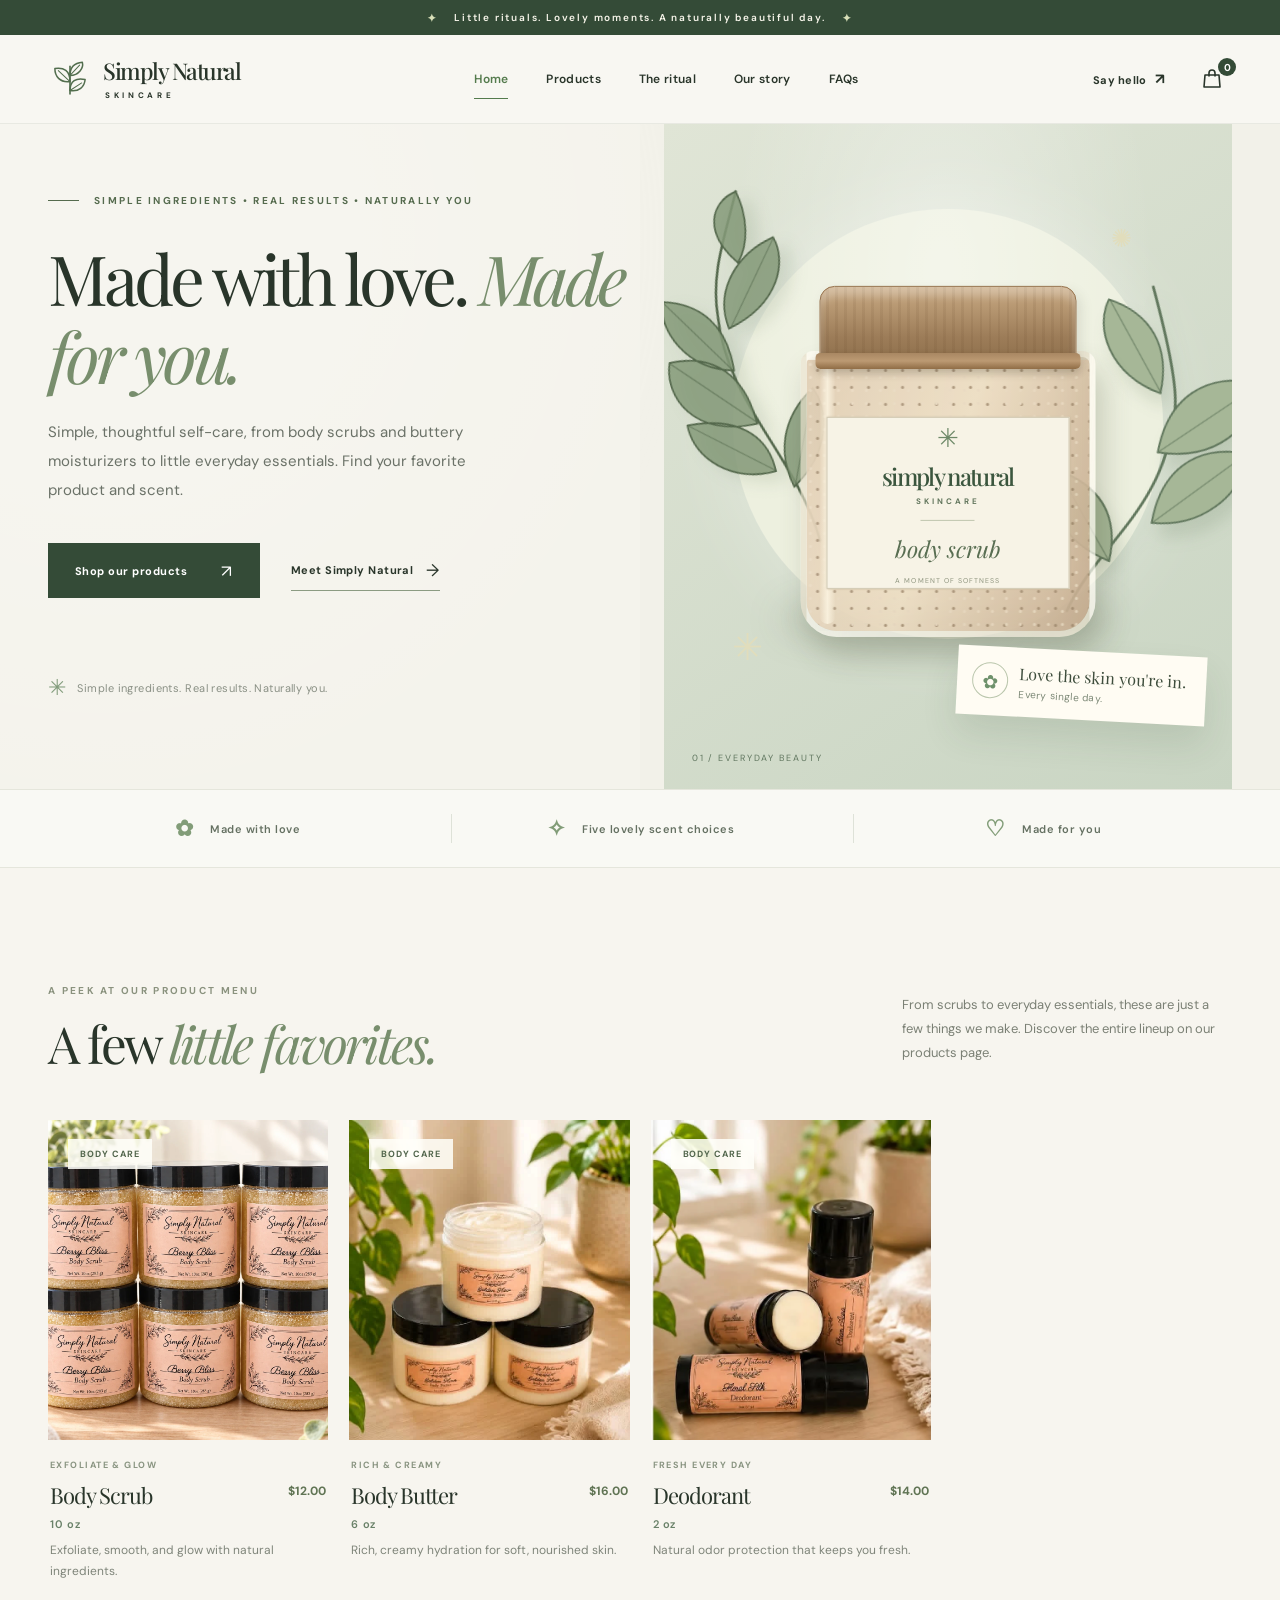
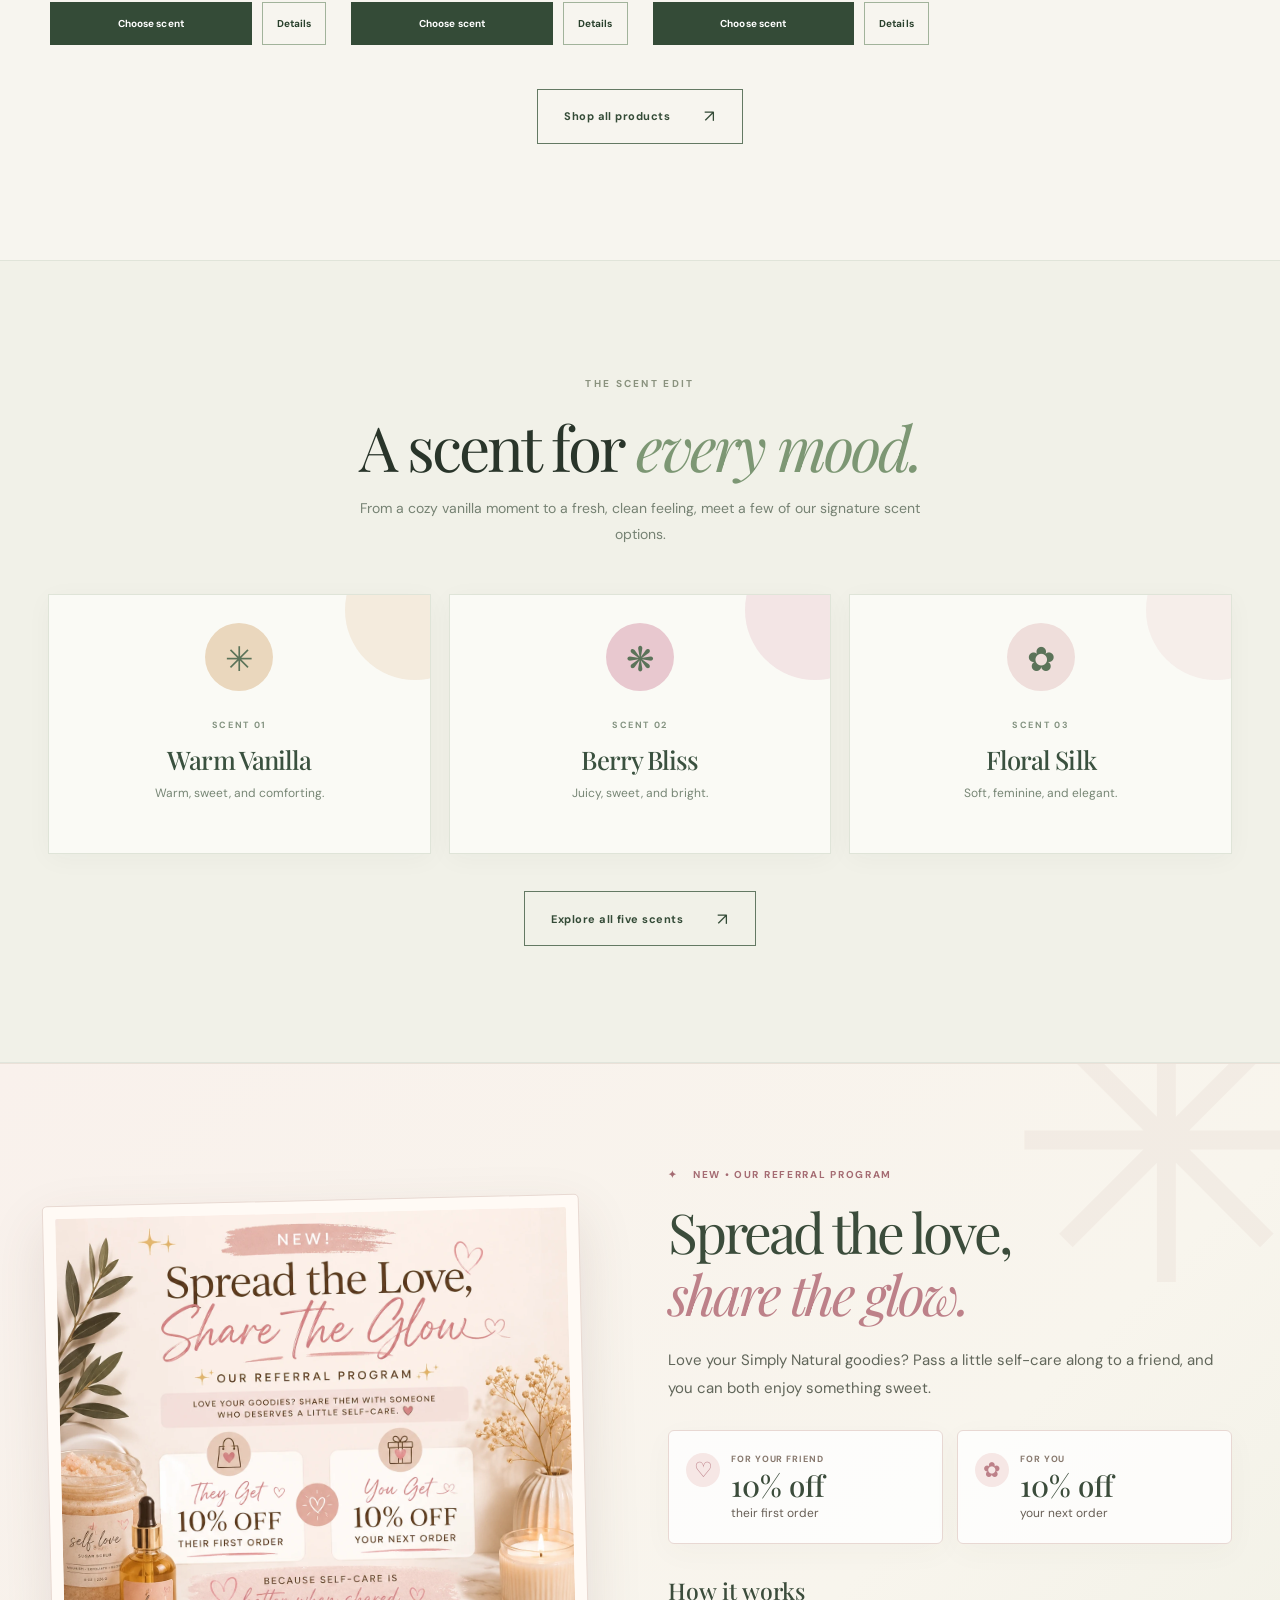
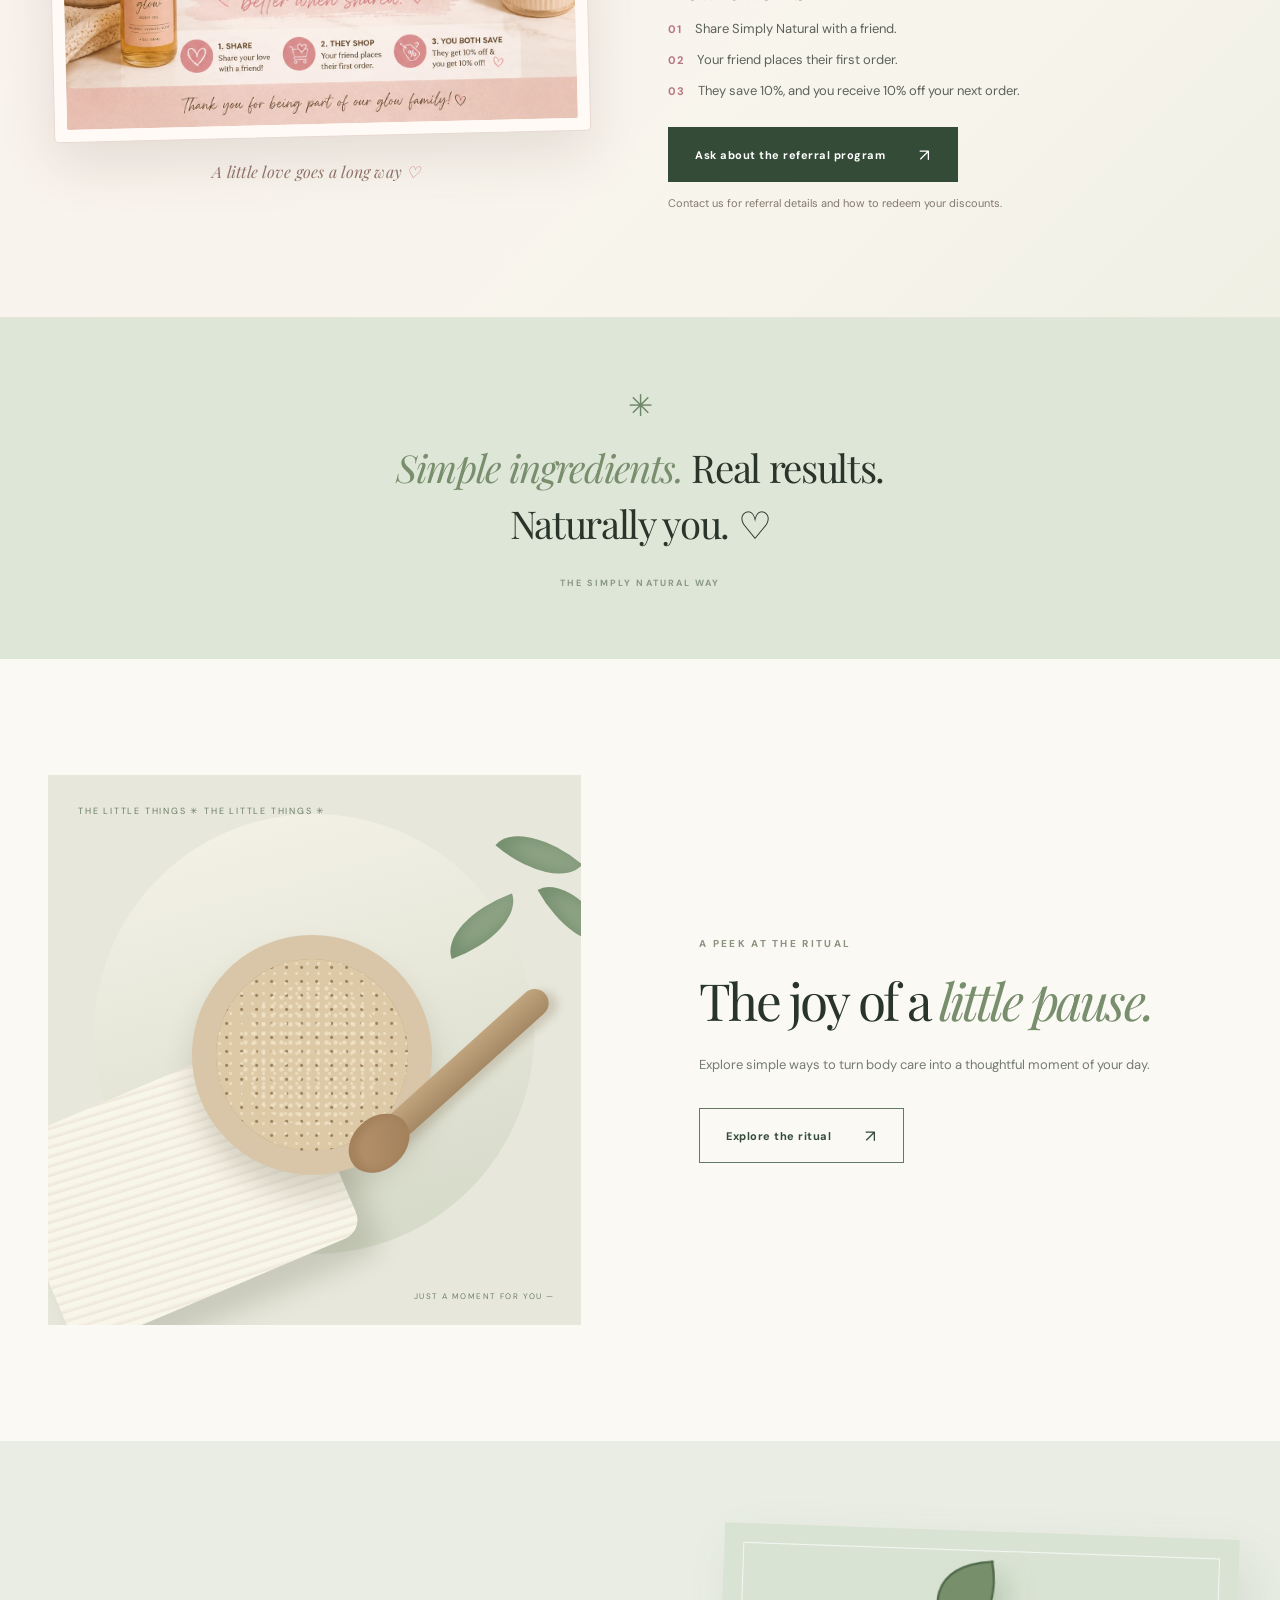
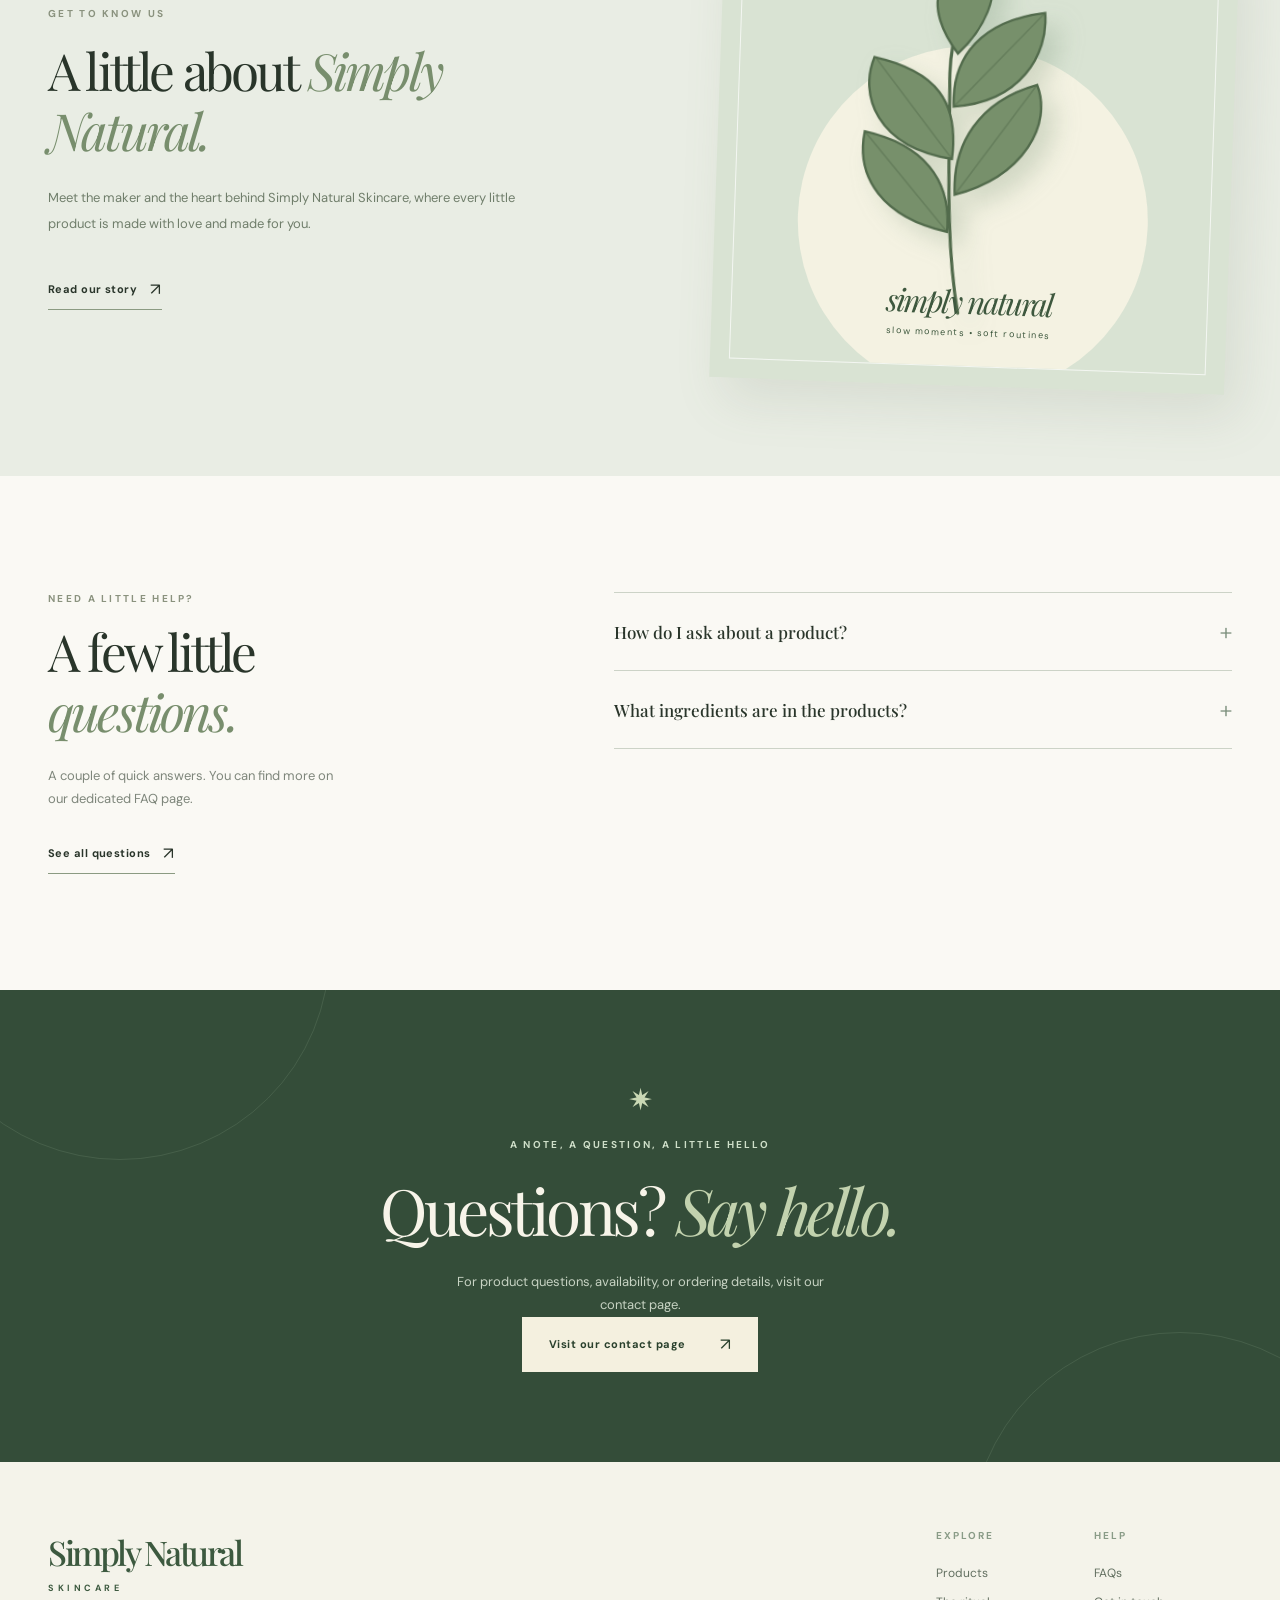
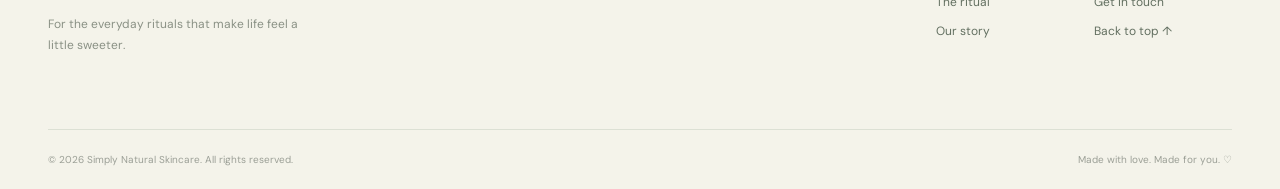
==== index.html @ 66f598cd "Add files via upload" ====
<!DOCTYPE html>

<html lang="en">
<head>
<meta charset="utf-8"/>
<meta content="width=device-width, initial-scale=1" name="viewport"/>
<meta content="#f7f5ef" name="theme-color"/>
<meta content="Browse six Simply Natural Skincare essentials, including body scrubs, body butter, deodorant, face scrub, lip scrub and lip balm. Discover five signature scent options." name="description"/>
<meta content="website" property="og:type"/>
<meta content="Simply Natural Skincare | A little luxury, naturally" property="og:title"/>
<meta content="Browse six Simply Natural Skincare essentials, including body scrubs, body butter, deodorant, face scrub, lip scrub and lip balm. Discover five signature scent options." property="og:description"/>
<title>Simply Natural Skincare | Simple ingredients. Naturally you.</title>
<link href="assets/favicon.svg" rel="icon" type="image/svg+xml"/>
<link href="https://fonts.googleapis.com" rel="preconnect"/>
<link crossorigin="" href="https://fonts.gstatic.com" rel="preconnect"/>
<link href="https://fonts.googleapis.com/css2?family=DM+Sans:wght@400;500;600;700&amp;family=Manrope:wght@400;500;600;700&amp;family=Playfair+Display:ital,wght@0,400;0,500;0,600;1,400;1,500&amp;display=swap" rel="stylesheet"/>
<link href="styles.css" rel="stylesheet"/>
<script defer="" src="script.js"></script>
</head>
<body>
<a class="skip-link" href="#main">Skip to content</a>
<div class="announcement"><span aria-hidden="true" class="tiny-star">✦</span> Little rituals. Lovely moments. A naturally beautiful day. <span aria-hidden="true" class="tiny-star">✦</span></div>
<div class="demo-notice" hidden="" id="demoNotice" role="note">Ask about scent availability before ordering. Individual product photos are still being added.</div>
<header class="site-header" id="top">
<div class="nav-container container">
<a aria-label="Simply Natural Skincare home" class="brand" href="index.html">
<span aria-hidden="true" class="brand-mark"><svg fill="none" viewbox="0 0 64 64"><path d="M32 53V13" stroke="currentColor" stroke-linecap="round" stroke-width="2.4"></path><path d="M32 35C17 37 10 27 10 16c13-2 22 3 22 19ZM32 26C45 26 52 15 50 7 38 8 32 14 32 26ZM32 48c13 2 21-5 22-16-13-3-22 2-22 16Z" stroke="currentColor" stroke-linejoin="round" stroke-width="2.2"></path><path d="m15 19 17 16M46 11 32 26M49 37 32 48" stroke="currentColor" stroke-linecap="round" stroke-width="1.5"></path></svg></span>
<span class="brand-type"><strong>Simply Natural</strong><span>SKINCARE</span></span>
</a>
<nav aria-label="Main navigation" class="desktop-nav"><a aria-current="page" href="index.html">Home</a><a href="scrubs.html">Products</a><a href="ritual.html">The ritual</a><a href="story.html">Our story</a><a href="faq.html">FAQs</a></nav>
<div class="nav-actions">
<a class="header-contact" href="contact.html">Say hello <span aria-hidden="true">↗</span></a>
<button aria-label="Open your inquiry bag" class="bag-button" id="openCart" type="button"><svg aria-hidden="true" fill="none" viewbox="0 0 24 24"><path d="M5 8h14l1 12H4L5 8ZM9 9V6a3 3 0 0 1 6 0v3" stroke="currentColor" stroke-linecap="round" stroke-linejoin="round" stroke-width="1.6"></path></svg><span aria-live="polite" class="bag-count" id="cartCount">0</span></button>
<button aria-controls="mobileNav" aria-expanded="false" aria-label="Open menu" class="menu-button" id="menuButton" type="button"><span></span><span></span><span></span></button>
</div>
</div>
<nav aria-label="Mobile navigation" class="mobile-nav" hidden="" id="mobileNav"><a aria-current="page" href="index.html">Home</a><a href="scrubs.html">Products</a><a href="ritual.html">The ritual</a><a href="story.html">Our story</a><a href="faq.html">FAQs</a><a href="contact.html">Contact</a></nav>
</header>
<main id="main"><section class="hero">
<div aria-hidden="true" class="hero-texture"></div>
<div class="container hero-grid">
<div class="hero-copy">
<div class="eyebrow"><span class="eyebrow-line"></span>SIMPLE INGREDIENTS • REAL RESULTS • NATURALLY YOU</div>
<h1>Made with love. <em>Made for you.</em></h1>
<p>Simple, thoughtful self-care, from body scrubs and buttery moisturizers to little everyday essentials. Find your favorite product and scent.</p>
<div class="hero-cta"><a class="btn btn-dark" href="scrubs.html">Shop our products <span aria-hidden="true">↗</span></a><a class="text-link" href="story.html">Meet Simply Natural <span aria-hidden="true">→</span></a></div>
<div class="hero-foot"><span aria-hidden="true" class="small-flower">✳</span><span>Simple ingredients. Real results. Naturally you.</span></div>
</div>
<div aria-label="Illustration of a Simply Natural Skincare body scrub jar with botanical accents" class="hero-visual" role="img">
<div class="sun-disc"></div>
<svg aria-hidden="true" class="botanical botanical-left" fill="none" viewbox="0 0 270 480"><path d="M154 460C154 353 92 270 110 168 116 115 144 79 172 29" stroke="#53674B" stroke-linecap="round" stroke-width="3"></path><path d="M120 304C42 300 22 242 39 205c54 3 83 39 81 99ZM111 235c-56-17-73-72-61-103 44 14 68 48 61 103ZM126 365c-53-1-91-40-87-82 56 5 90 34 87 82ZM119 185c67-12 89-59 81-91-47 7-86 42-81 91ZM142 389c54-29 65-77 54-108-48 25-62 67-54 108ZM151 112c-31-47-11-79 21-83 6 34-3 66-21 83Z" fill="#859B79" fill-opacity=".85" stroke="#53674B" stroke-width="2"></path><path d="M121 303 40 207M110 235 51 133M127 365 40 284M121 185l79-90M143 389l53-107" opacity=".55" stroke="#53674B" stroke-width="1.4"></path></svg>
<svg aria-hidden="true" class="botanical botanical-right" fill="none" viewbox="0 0 260 440"><path d="M79 428C90 346 149 294 127 184c-5-25-29-68-61-119" stroke="#61775D" stroke-linecap="round" stroke-width="3"></path><path d="M123 235c63-9 92-56 85-104-62 5-92 45-85 104ZM139 310c51-10 86-55 77-102-58 7-84 46-77 102ZM107 173C47 169 18 125 24 92c48 1 79 30 83 81ZM107 363c-54-5-84-36-82-78 49 3 78 27 82 78Z" fill="#A6B797" stroke="#61775D" stroke-width="2"></path><path d="m123 235 85-104M140 309l76-101M108 173 25 92M107 363 25 285" opacity=".6" stroke="#61775D" stroke-width="1.5"></path></svg>
<div class="jar-scene hero-jar">
<div class="jar-shadow"></div>
<div class="jar-lid"><div class="lid-rim"></div></div>
<div class="jar-glass"><div class="jar-shine"></div><div class="jar-content"></div><div class="jar-sticker"><span class="jar-sticker-mark">✳</span><span class="jar-sticker-brand">simply natural</span><span class="jar-sticker-kind">SKINCARE</span><span class="jar-sticker-rule"></span><span class="jar-sticker-name">body scrub</span><span class="jar-sticker-bottom">a moment of softness</span></div></div>
</div>
<span aria-hidden="true" class="hero-decoration deco-one">✺</span><span aria-hidden="true" class="hero-decoration deco-two">✳</span>
<div class="hero-note"><span aria-hidden="true" class="hero-note-icon">✿</span><span>Love the skin you're in.<small>Every single day.</small></span></div>
<div class="hero-index">01 / EVERYDAY BEAUTY</div>
</div>
</div>
</section>
<section aria-label="What makes our website special" class="benefits-strip"><div class="container benefits-grid"><div><span aria-hidden="true">✿</span> Made with love</div><div><span aria-hidden="true">✧</span> Five lovely scent choices</div><div><span aria-hidden="true">♡</span> Made for you</div></div></section>
<section class="shop-section section-pad" id="featured">
<div class="container">
<div class="section-intro intro-split"><div><div class="eyebrow eyebrow-soft">A PEEK AT OUR PRODUCT MENU</div><h2>A few <em>little favorites.</em></h2></div><p>From scrubs to everyday essentials, these are just a few things we make. Discover the entire lineup on our products page.</p></div>
<div class="products-grid" data-limit="3" id="productsGrid"></div>
</div>
<div class="section-end-link"><a class="btn btn-outline" href="scrubs.html">Shop all products <span aria-hidden="true">↗</span></a></div></section><section aria-labelledby="scents-heading" class="scents-section section-pad" id="scents"><div class="container"><div class="section-intro scents-intro"><div class="eyebrow eyebrow-soft">THE SCENT EDIT</div><h2>A scent for <em>every mood.</em></h2><p>From a cozy vanilla moment to a fresh, clean feeling, meet a few of our signature scent options.</p></div><div class="scent-grid"><article class="scent-card scent-vanilla"><div aria-hidden="true" class="scent-symbol">✳</div><div class="scent-card-content"><span class="scent-count">SCENT 01</span><h3>Warm Vanilla</h3><p>Warm, sweet, and comforting.</p></div></article><article class="scent-card scent-berry"><div aria-hidden="true" class="scent-symbol">❋</div><div class="scent-card-content"><span class="scent-count">SCENT 02</span><h3>Berry Bliss</h3><p>Juicy, sweet, and bright.</p></div></article><article class="scent-card scent-floral"><div aria-hidden="true" class="scent-symbol">✿</div><div class="scent-card-content"><span class="scent-count">SCENT 03</span><h3>Floral Silk</h3><p>Soft, feminine, and elegant.</p></div></article></div><div class="scents-bottom-link"><a class="btn btn-outline" href="scrubs.html#scents">Explore all five scents <span aria-hidden="true">↗</span></a></div></div></section>
<!-- Share the Glow referral program; offer fulfillment is handled by the business, not by this static website. -->
<section aria-labelledby="referral-title" class="referral-section" id="referral-program">
<div class="container referral-grid">
<div class="referral-visual">
<div class="referral-photo-frame">
<img alt="Simply Natural Skincare Share the Glow referral program: your friend gets 10% off their first order, and you get 10% off your next order." decoding="async" height="1254" loading="lazy" src="assets/share-the-glow-referral.webp" width="1254"/>
</div>
<span class="referral-photo-footnote">A little love goes a long way <span aria-hidden="true">♡</span></span>
</div>
<div class="referral-copy">
<div class="eyebrow eyebrow-soft"><span aria-hidden="true">✦</span> NEW • OUR REFERRAL PROGRAM</div>
<h2 id="referral-title">Spread the love,<br/><em>share the glow.</em></h2>
<p class="referral-lead">Love your Simply Natural goodies? Pass a little self-care along to a friend, and you can both enjoy something sweet.</p>
<div aria-label="Referral rewards" class="referral-offers">
<div class="referral-offer">
<span aria-hidden="true" class="referral-offer-icon">♡</span>
<div><span class="referral-offer-label">FOR YOUR FRIEND</span><strong>10% off</strong><span class="referral-offer-detail">their first order</span></div>
</div>
<div class="referral-offer">
<span aria-hidden="true" class="referral-offer-icon">✿</span>
<div><span class="referral-offer-label">FOR YOU</span><strong>10% off</strong><span class="referral-offer-detail">your next order</span></div>
</div>
</div>
<div class="referral-how">
<h3>How it works</h3>
<ol>
<li><span>01</span> Share Simply Natural with a friend.</li>
<li><span>02</span> Your friend places their first order.</li>
<li><span>03</span> They save 10%, and you receive 10% off your next order.</li>
</ol>
</div>
<a class="btn btn-dark" href="contact.html">Ask about the referral program <span aria-hidden="true">↗</span></a>
<p class="referral-note">Contact us for referral details and how to redeem your discounts.</p>
</div>
</div>
</section>
<section class="quote-section"><div class="container quote-inner"><span aria-hidden="true" class="quote-flower">✳</span><p><em>Simple ingredients.</em> Real results.<br/>Naturally you. ♡</p><span class="quote-caption">THE SIMPLY NATURAL WAY</span></div></section>
<section class="ritual-section section-pad" id="ritual-preview"><div class="container ritual-grid"><div class="ritual-visual"><div class="ritual-shape"></div><span class="ritual-circle-text">THE LITTLE THINGS ✳ THE LITTLE THINGS ✳</span><div class="ritual-cloth"></div><div class="ritual-bowl"><div class="ritual-bowl-inner"></div><div class="ritual-grains"></div></div><div class="ritual-spoon"></div><div class="ritual-leaf leaf-a"></div><div class="ritual-leaf leaf-b"></div><div class="ritual-leaf leaf-c"></div><span class="ritual-photo-caption">JUST A MOMENT FOR YOU —</span></div><div class="ritual-content"><div class="eyebrow eyebrow-soft">A PEEK AT THE RITUAL</div><h2>The joy of a <em>little pause.</em></h2><p>Explore simple ways to turn body care into a thoughtful moment of your day.</p><a class="btn btn-outline" href="ritual.html">Explore the ritual <span aria-hidden="true">↗</span></a></div></div></section>
<section class="story-section" id="story-preview"><div class="container story-grid"><div class="story-copy"><div class="eyebrow eyebrow-soft">GET TO KNOW US</div><h2>A little about <em>Simply Natural.</em></h2><p>Meet the maker and the heart behind Simply Natural Skincare, where every little product is made with love and made for you.</p><a class="text-link story-link" href="story.html">Read our story <span aria-hidden="true">↗</span></a></div><div class="story-card"><div class="story-card-frame"><div class="story-sun"></div><svg aria-hidden="true" class="story-plant" fill="none" viewbox="0 0 460 500"><path d="M215 484c-19-92-17-194-20-288-3-61 13-106 48-156" stroke="#526B4C" stroke-linecap="round" stroke-width="4"></path><path d="M201 290C105 278 81 213 99 165c78 15 109 52 102 125ZM201 224c83-8 117-69 111-122-78 12-116 58-111 122ZM198 382c-81-15-118-64-108-123 73 14 112 56 108 123ZM206 335c87-26 120-94 99-142-73 23-104 79-99 142ZM204 157c-45-55-38-111 39-117 10 45-7 85-39 117Z" fill="#77906B" stroke="#526B4C" stroke-width="3"></path><path d="M201 290 100 165M201 224l111-122M198 382 90 259M206 335l99-142" opacity=".45" stroke="#526B4C" stroke-width="2"></path></svg><div class="story-card-words"><span>simply natural</span><small>slow moments • soft routines</small></div></div></div></div></section>
<section class="faq-section section-pad" id="faq-preview"><div class="container faq-grid"><div class="faq-intro"><div class="eyebrow eyebrow-soft">NEED A LITTLE HELP?</div><h2>A few little <em>questions.</em></h2><p>A couple of quick answers. You can find more on our dedicated FAQ page.</p><a class="text-link" href="faq.html">See all questions <span aria-hidden="true">↗</span></a></div><div class="faq-list"><details><summary>How do I ask about a product?<span>+</span></summary><p>Choose a product, select a preferred scent, and add it to your inquiry bag. We’ll confirm stock and ordering details.</p></details><details><summary>What ingredients are in the products?<span>+</span></summary><p>Each product’s details show its ingredient list when provided. Please review ingredients carefully, especially if you have sensitivities. Lip Balm ingredients are coming soon.</p></details></div></div></section>
<section class="contact-section" id="contact-preview"><div class="container contact-inner"><span aria-hidden="true" class="contact-sun">✷</span><div class="eyebrow">A NOTE, A QUESTION, A LITTLE HELLO</div><h2>Questions? <em>Say hello.</em></h2><p>For product questions, availability, or ordering details, visit our contact page.</p><a class="btn btn-light" href="contact.html">Visit our contact page <span aria-hidden="true">↗</span></a></div></section></main><footer class="footer"><div class="container"><div class="footer-main"><div><a class="footer-brand" href="index.html">Simply Natural <span>SKINCARE</span></a><p>For the everyday rituals that make life feel a little sweeter.</p></div><div class="footer-links"><div><span>EXPLORE</span><a href="scrubs.html">Products</a><a href="ritual.html">The ritual</a><a href="story.html">Our story</a></div><div><span>HELP</span><a href="faq.html">FAQs</a><a href="contact.html">Get in touch</a><a href="index.html">Back to top ↑</a></div></div></div><div class="footer-bottom"><span>© <span id="year"></span> Simply Natural Skincare. All rights reserved.</span><span>Made with love. Made for you. ♡</span></div></div></footer><div class="drawer-backdrop" hidden="" id="cartBackdrop"></div><aside aria-labelledby="cartTitle" aria-modal="true" class="cart-drawer" hidden="" id="cartDrawer" role="dialog">
<div class="cart-top"><div><span class="eyebrow eyebrow-soft">YOUR FAVORITES</span><h2 id="cartTitle">Inquiry bag <span id="cartHeadingCount">(0)</span></h2></div><button aria-label="Close bag" class="icon-close" id="closeCart" type="button">×</button></div>
<div class="cart-body" id="cartItems"></div>
<div class="cart-footer"><p class="cart-note">This is an inquiry only. No payment will be collected on this website; we'll confirm details and pricing first.</p><button class="btn btn-dark cart-action" id="copyRequest" type="button">Copy inquiry <span aria-hidden="true">↗</span></button><button class="btn btn-outline cart-action" id="emailRequest" type="button">Email inquiry <span aria-hidden="true">↗</span></button><p aria-live="polite" class="cart-feedback" id="cartFeedback"></p></div>
</aside><div class="modal-backdrop" hidden="" id="productBackdrop"></div><div aria-labelledby="modalProductName" aria-modal="true" class="product-modal" hidden="" id="productModal" role="dialog"><button aria-label="Close product details" class="icon-close modal-close" id="closeProduct" type="button">×</button><div id="modalContent"></div></div><div aria-live="polite" class="toast" id="toast" role="status"></div></body>
</html>
---- styles.css ----
:root{--cream:#f7f5ef;--cream-2:#efeee6;--ivory:#fffefa;--ink:#29352a;--green:#344b37;--deep:#29402c;--olive:#73866a;--sage:#dce5d5;--border:#dedfd5;--muted:#6e7468;--terracotta:#b78d72;--serif:'Playfair Display',Georgia,serif;--sans:'DM Sans',Arial,sans-serif;--radius:4px;--shadow:0 25px 80px rgba(29,44,30,.1)}
*,*::before,*::after{box-sizing:border-box}html{scroll-behavior:smooth;scroll-padding-top:110px}body{margin:0;background:var(--cream);color:var(--ink);font-family:var(--sans);-webkit-font-smoothing:antialiased}body.no-scroll{overflow:hidden}a{color:inherit;text-decoration:none}button{font:inherit;cursor:pointer}button:disabled{cursor:not-allowed}img,svg{display:block;max-width:100%}button,input{font-family:inherit}button:focus-visible,a:focus-visible,summary:focus-visible{outline:3px solid #b99160;outline-offset:4px}.container{max-width:1320px;margin:0 auto;padding-inline:48px}.skip-link{position:absolute;left:12px;top:-100px;z-index:99;padding:13px 18px;background:white}.skip-link:focus{top:12px}.announcement{height:35px;background:var(--green);color:#f8f6eb;display:flex;align-items:center;justify-content:center;gap:16px;font-size:10px;letter-spacing:.18em;font-weight:600;text-align:center;padding-inline:14px}.tiny-star{font-size:11px;color:#d8dfb8}.demo-notice{background:#fcf0d5;color:#68522f;text-align:center;font-size:12px;padding:10px 16px;letter-spacing:.01em}.demo-notice[hidden],[hidden]{display:none!important}.site-header{position:sticky;top:0;z-index:40;background:rgba(248,247,242,.95);border-bottom:1px solid rgba(74,89,73,.09);backdrop-filter:blur(15px)}.nav-container{height:88px;display:flex;align-items:center;justify-content:space-between;gap:38px}.brand{display:flex;align-items:center;gap:11px;flex:none}.brand-mark{width:44px;height:51px;color:#526e4e}.brand-mark svg{width:100%;height:100%}.brand-type{display:flex;flex-direction:column;line-height:1.1}.brand-type strong{font-family:var(--serif);font-weight:500;font-size:23px;letter-spacing:-.065em;white-space:nowrap}.brand-type>span{letter-spacing:.46em;font-size:8px;padding-left:2px;margin-top:7px;font-weight:700}.desktop-nav{display:flex;align-items:center;gap:38px;font-size:12px;letter-spacing:.025em;font-weight:600}.desktop-nav a,.header-contact{transition:color .2s}.desktop-nav a:hover,.header-contact:hover{color:#74926d}.nav-actions{display:flex;gap:27px;align-items:center}.header-contact{white-space:nowrap;font-weight:700;font-size:11px;letter-spacing:.025em}.header-contact span{margin-left:5px;font-size:15px}.bag-button{width:40px;height:42px;border:none;background:none;position:relative;color:var(--ink);display:flex;align-items:center;justify-content:center}.bag-button svg{width:24px;height:24px}.bag-count{position:absolute;top:0;right:-4px;border-radius:50%;width:18px;height:18px;background:var(--green);color:white;font-size:10px;display:flex;align-items:center;justify-content:center;font-weight:700}.menu-button{display:none;background:none;border:none;padding:8px;width:37px}.menu-button span{display:block;height:1.5px;background:var(--green);margin:5px 0;width:100%}.mobile-nav{padding:12px 26px 24px;background:var(--cream)}.mobile-nav a{display:block;border-top:1px solid var(--border);padding:14px 0;font-size:14px}
.eyebrow{display:flex;align-items:center;gap:15px;font-size:10px;letter-spacing:.23em;font-weight:700;color:#556b4e}.eyebrow-line{width:31px;height:1px;background:currentColor}.eyebrow-soft{color:#8a927e}.btn{min-height:55px;display:inline-flex;align-items:center;justify-content:center;gap:34px;padding:0 26px;font-size:11px;letter-spacing:.045em;font-weight:700;text-align:center;transition:transform .2s,background .2s,color .2s,border-color .2s;border:1px solid transparent}.btn:hover{transform:translateY(-2px)}.btn span{font-size:17px;font-weight:400}.btn-dark{background:var(--green);color:white;border-color:var(--green)}.btn-dark:hover{background:#243927}.btn-outline{border-color:#647963;color:var(--green);background:transparent}.btn-outline:hover{background:var(--sage)}.btn-light{color:var(--deep);background:#f4f0df;border-color:#f4f0df}.btn-line-light{color:white;border:1px solid rgba(255,255,255,.48)}.btn-line-light:hover{background:rgba(255,255,255,.09)}.text-link{display:inline-flex;gap:13px;align-items:center;border-bottom:1px solid #8b9b82;padding:9px 0;font-size:11px;font-weight:700;letter-spacing:.04em}.text-link span{font-size:17px;font-weight:400}.text-link:hover{color:#637e59}
.hero{background:#f2f1e9;position:relative;overflow:hidden}.hero-texture{position:absolute;inset:0;opacity:.45;pointer-events:none;background:radial-gradient(circle at 8% 17%,#ffffff8c 0 15%,transparent 46%),linear-gradient(90deg,#f8f6f0 0 50%,transparent 50%)}.hero-grid{position:relative;display:grid;grid-template-columns:1.04fr .96fr;min-height:665px;align-items:stretch}.hero-copy{display:flex;flex-direction:column;align-items:flex-start;justify-content:center;padding:58px 38px 75px 0;position:relative;z-index:2}.hero h1{font-family:var(--serif);font-size:clamp(55px,5.4vw,87px);line-height:1.13;letter-spacing:-.059em;font-weight:400;max-width:650px;margin:31px 0 24px}.hero h1 em,h2 em,.quote-inner em{font-style:italic;color:#788e6d;font-weight:400}.hero-copy>p{color:#6b7268;font-size:15px;line-height:1.92;max-width:455px;margin:0}.hero-cta{display:flex;gap:31px;align-items:center;margin-top:39px;flex-wrap:wrap}.hero-foot{display:flex;gap:11px;align-items:center;color:#8a9085;margin-top:75px;font-size:11px;letter-spacing:.04em}.small-flower{font-size:22px;color:#829c7c}.hero-visual{min-height:650px;position:relative;background:linear-gradient(145deg,#e0e5d6 0%,#c9d5c3 100%);overflow:hidden;align-self:stretch}.hero-visual:after{content:"";position:absolute;inset:0;pointer-events:none;background:radial-gradient(ellipse at 49% 22%,rgba(255,255,255,.36),transparent 52%)}.sun-disc{position:absolute;width:430px;height:430px;background:#edf0df;border-radius:50%;top:85px;left:50%;transform:translateX(-50%);box-shadow:0 2px 80px rgba(255,255,255,.3)}.botanical{position:absolute;z-index:3;pointer-events:none;filter:drop-shadow(10px 11px 8px rgba(63,89,60,.14))}.botanical-left{width:225px;height:400px;left:-22px;top:45px;transform:rotate(-16deg)}.botanical-right{width:240px;height:420px;right:-56px;top:107px;transform:rotate(17deg)}.hero-decoration{position:absolute;z-index:4;color:#e1ddbc}.deco-one{top:98px;right:100px;font-size:25px}.deco-two{left:68px;bottom:118px;font-size:37px}.hero-note{position:absolute;z-index:6;bottom:69px;right:26px;background:#fffcf3;box-shadow:0 19px 35px rgba(52,70,52,.12);padding:15px 20px 16px 15px;display:flex;align-items:center;gap:11px;color:#3f4e3d;font-family:var(--serif);font-size:16px;transform:rotate(3deg)}.hero-note small{display:block;font:10px var(--sans);color:#7c8876;margin-top:4px;letter-spacing:.03em}.hero-note-icon{border:1px solid #bac6ac;display:grid;place-items:center;border-radius:50%;width:36px;height:36px;color:#6e916b;font-size:19px}.hero-index{position:absolute;bottom:25px;left:28px;color:#617760;font-size:9px;letter-spacing:.21em;z-index:5}.jar-scene{position:absolute;z-index:4}.hero-jar{width:295px;height:377px;left:50%;top:48%;transform:translate(-50%,-43%)}.jar-shadow{position:absolute;border-radius:50%;width:112%;height:45px;background:rgba(51,68,44,.2);filter:blur(18px);bottom:16px;left:-7%;z-index:0}.jar-lid{position:absolute;width:87%;height:78px;left:6.5%;top:5px;z-index:4;border-radius:15px 15px 9px 9px;background:repeating-linear-gradient(90deg,transparent 0 6px,rgba(98,67,37,.1) 6px 9px),linear-gradient(180deg,#c9aa83,#9d7d59 65%,#8d6e4b);border:1px solid #97734e;box-shadow:inset 0 9px 9px rgba(255,255,255,.27),inset 0 -7px 7px rgba(83,57,31,.17),4px 6px 13px rgba(63,64,42,.13)}.lid-rim{height:16px;position:absolute;bottom:-6px;left:-2%;width:104%;border-radius:5px;background:linear-gradient(180deg,#a88762,#bc9a73,#906d46);box-shadow:0 5px 7px rgba(70,63,43,.18)}.jar-glass{position:absolute;top:70px;width:100%;height:286px;border-radius:13px 13px 36px 36px;background:linear-gradient(95deg,#fef7e7a8,#fff9ea77 15%,#e5d0ae77 75%,#d4c3a080);border:6px solid rgba(255,255,255,.3);box-shadow:inset -18px -9px 18px rgba(100,79,56,.15),inset 14px 0 14px rgba(255,255,255,.37),8px 19px 29px rgba(75,82,56,.24);overflow:hidden}.jar-content{position:absolute;inset:3px 0 0;background:radial-gradient(circle at 28% 35%,#e8d6bd 1px,transparent 2px),radial-gradient(circle at 65% 62%,#9e8569 1px,transparent 2px),linear-gradient(110deg,#dcc6aa,#eddcc1 48%,#c5aa8e);background-size:14px 13px,17px 17px,100% 100%;opacity:.8}.jar-shine{position:absolute;z-index:2;left:13px;top:9px;width:16px;height:94%;border-radius:15px;background:linear-gradient(90deg,transparent,#fff9e7bb,transparent)}.jar-sticker{position:absolute;inset:60px 20px 42px;z-index:3;background:#f7f3e6;display:flex;flex-direction:column;align-items:center;justify-content:center;border:1px solid #d2c9b3;box-shadow:0 0 2px #c6b69b}.jar-sticker-mark{font-size:26px;color:#6e8968;margin-bottom:5px}.jar-sticker-brand{font-family:var(--serif);font-weight:500;font-size:24px;letter-spacing:-.07em;color:#3b563e;white-space:nowrap}.jar-sticker-kind{font-size:8px;font-weight:700;letter-spacing:.38em;margin-top:4px;color:#62765d}.jar-sticker-rule{width:54px;height:1px;background:#c0c5af;margin:14px 0 12px}.jar-sticker-name{font:italic 23px var(--serif);color:#596e52}.jar-sticker-bottom{font-size:7px;letter-spacing:.15em;margin-top:12px;text-transform:uppercase;color:#8e947e}
.benefits-strip{background:#f9f9f4;border-top:1px solid #e5e6dc;border-bottom:1px solid #e5e6dc}.benefits-grid{display:grid;grid-template-columns:repeat(3,1fr);gap:24px;padding-block:24px}.benefits-grid>div{display:flex;align-items:center;justify-content:center;gap:17px;font-size:11px;letter-spacing:.045em;font-weight:600;color:#657162}.benefits-grid>div+div{border-left:1px solid #dee2d8}.benefits-grid span{color:#829d78;font-size:22px}.section-pad{padding-block:116px}.section-intro{margin-bottom:46px}.intro-split{display:flex;align-items:end;justify-content:space-between;gap:55px}.section-intro h2,.ritual-content h2,.story-copy h2,.faq-intro h2,.contact-inner h2{font-family:var(--serif);font-size:clamp(41px,4vw,64px);font-weight:400;letter-spacing:-.055em;line-height:1.17;margin:17px 0 0}.section-intro>p{font-size:13px;max-width:330px;line-height:1.85;color:#7b8075;margin:0 0 9px}.shop-controls{display:flex;align-items:center;justify-content:space-between;gap:15px;border-bottom:1px solid var(--border);padding-bottom:22px;margin-bottom:34px}.filter-group{display:flex;flex-wrap:wrap;gap:8px}.filter-chip{border:1px solid #d6dbd0;background:transparent;color:#697268;border-radius:40px;padding:10px 17px;font-size:11px;font-weight:600;transition:all .2s}.filter-chip:hover{border-color:#839b79;color:var(--green)}.filter-chip.active{background:var(--green);border-color:var(--green);color:white}.product-total{font-size:11px;color:#8b9387;white-space:nowrap}.products-grid{display:grid;grid-template-columns:repeat(4,minmax(0,1fr));gap:21px;align-items:stretch}.product-card{min-width:0;display:flex;flex-direction:column}.product-art{width:100%;padding:0;border:0;color:inherit;appearance:none;height:320px;position:relative;overflow:hidden;isolation:isolate;display:grid;place-items:center;cursor:pointer}.product-art:before{content:"";position:absolute;inset:0;background:radial-gradient(ellipse at 50% 41%,rgba(255,255,255,.48),transparent 60%);pointer-events:none}.product-art:after{content:"";position:absolute;border:1px solid rgba(255,255,255,.4);inset:13px;pointer-events:none}.product-art.art-fresh{background:#e2e8d4}.product-art.art-floral{background:#e9dfde}.product-art.art-cozy{background:#e8decd}.product-art.art-rose{background:#e6e2d9}.product-deco{position:absolute;z-index:1;font-size:65px;opacity:.7;filter:blur(.25px)}.product-deco.one{left:8%;top:13%;transform:rotate(-25deg)}.product-deco.two{right:9%;bottom:16%;font-size:50px;transform:rotate(20deg)}.art-fresh .product-deco{color:#a1b16c}.art-floral .product-deco{color:#b89cbe}.art-cozy .product-deco{color:#bb9672}.art-rose .product-deco{color:#ae8790}.product-jar{width:145px;height:187px;position:relative;z-index:2;transform:translateY(14px);filter:drop-shadow(8px 16px 14px rgba(58,64,52,.17));transition:transform .35s}.product-art:hover .product-jar{transform:translateY(7px) rotate(-2deg)}.product-jar-lid{position:absolute;z-index:2;top:0;left:5%;width:90%;height:35px;background:repeating-linear-gradient(90deg,#a48561 0px,#bc9d77 7px,#c4a680 12px);border-radius:9px 9px 2px 2px;border:1px solid #ae8d67}.product-jar-lid:after{content:"";position:absolute;bottom:-4px;left:-2%;width:104%;height:9px;background:#a48664;border-radius:3px}.product-jar-body{position:absolute;inset:31px 0 0;background:linear-gradient(100deg,#dac6a99c,#f2e3cd 25%,#d5bd9fc4 84%,#c6af8f);border:3px solid rgba(255,255,255,.42);border-radius:5px 5px 17px 17px;box-shadow:inset -8px 0 10px rgba(82,69,51,.13),inset 9px 0 9px rgba(255,255,255,.3)}.product-jar-label{position:absolute;inset:34px 12px 25px;display:flex;flex-direction:column;align-items:center;justify-content:center;background:#f7f2e7;border:1px solid #d2c7b8;text-align:center;gap:3px}.product-jar-label .mark{font-size:18px;color:#748b69}.product-jar-label .brand-name{font:500 12px var(--serif);letter-spacing:-.05em;color:#3d6042;white-space:nowrap}.product-jar-label .label-rule{width:30px;height:1px;background:#c5c9af;margin:4px 0}.product-jar-label .scrub-name{font:italic 12px/1.2 var(--serif);color:#5b654c;max-width:92px}.product-jar-label .label-footer{font-size:5px;letter-spacing:.16em;color:#7d8b77;margin-top:5px}.product-badge{position:absolute;z-index:3;top:19px;left:20px;padding:9px 12px;background:rgba(255,255,250,.86);font-size:9px;letter-spacing:.11em;text-transform:uppercase;color:#52664c;font-weight:700}.product-image{width:100%;height:100%;object-fit:cover;position:relative;z-index:2}.product-card-info{padding:19px 2px 0;flex:1;display:flex;flex-direction:column}.product-overline{font-size:9px;color:#899481;letter-spacing:.16em;font-weight:700;text-transform:uppercase}.product-card-top{display:flex;align-items:start;justify-content:space-between;gap:10px}.product-card-info h3{font:400 22px var(--serif);letter-spacing:-.045em;margin:9px 0 7px}.product-price{font-size:12px;font-weight:700;white-space:nowrap;margin-top:12px;color:#607454}.product-desc{font-size:12px;line-height:1.75;color:#7f857a;margin:0 0 19px;min-height:43px}.product-buttons{margin-top:auto;display:flex;gap:10px}.product-buttons button{height:43px;border:1px solid #a2b39b;background:transparent;color:var(--deep);font-size:10px;font-weight:700;letter-spacing:.01em;transition:all .2s}.product-buttons .add-button{flex:1;background:var(--green);color:white;border-color:var(--green)}.product-buttons .add-button:hover{background:#253d29}.product-buttons .detail-button{padding:0 14px}.product-buttons .detail-button:hover{background:var(--sage)}.shop-footer{border-top:1px solid var(--border);margin-top:53px;padding-top:27px;text-align:center;color:#858d80;font-size:12px}.shop-footer a{color:var(--green);font-weight:700;border-bottom:1px solid #aab6a3;padding-bottom:4px;margin-left:8px}.shop-footer a span{font-size:14px}.quote-section{background:#dee6d7}.quote-inner{padding-block:68px;text-align:center}.quote-flower{font-size:30px;color:#6e8967}.quote-inner p{font:400 clamp(24px,3vw,42px)/1.45 var(--serif);letter-spacing:-.035em;margin:15px 0 19px}.quote-caption{font-size:9px;letter-spacing:.23em;font-weight:700;color:#899884}.ritual-section{background:#faf9f4}.ritual-grid{display:grid;grid-template-columns:1fr 1fr;gap:10%;align-items:center}.ritual-visual{background:#e7e7db;min-height:550px;position:relative;overflow:hidden}.ritual-shape{width:440px;height:440px;border-radius:50%;background:linear-gradient(165deg,#f6f3e9,#d3d8c6);position:absolute;left:50%;top:47%;transform:translate(-50%,-50%)}.ritual-circle-text{position:absolute;z-index:3;top:30px;left:30px;font-size:9px;letter-spacing:.2em;color:#6c8068}.ritual-cloth{position:absolute;z-index:1;bottom:25px;left:-25px;width:310px;height:220px;transform:rotate(-23deg);border-radius:20px;background:repeating-linear-gradient(6deg,#f8f5e9,#f8f5e9 4px,#eee7da 5px,#f8f5e9 9px);box-shadow:12px 25px 25px #777c6444}.ritual-bowl{position:absolute;z-index:2;top:29%;left:27%;width:240px;height:240px;border:24px solid #d9c5a8;border-radius:50%;background:#be9e7b;box-shadow:0 20px 28px #8f8d7755,inset 0 5px 18px #a17f5a}.ritual-bowl-inner{position:absolute;inset:0;border-radius:50%;background:radial-gradient(circle at 33% 45%,#eadcc0 1px,transparent 2px),radial-gradient(circle at 71% 60%,#9c825e 1px,transparent 2px),#ddc9a6;background-size:11px 10px,15px 14px,100%}.ritual-grains{position:absolute;inset:25px;border-radius:50%;background:radial-gradient(circle,#f5e8cf 1px,transparent 3px);background-size:9px 9px;opacity:.75}.ritual-spoon{position:absolute;z-index:4;width:240px;height:28px;background:linear-gradient(180deg,#c0a47e,#a58965);border-radius:25px;top:285px;left:54%;transform:rotate(-42deg);box-shadow:5px 7px 8px #8d7c654a}.ritual-spoon:after{content:"";position:absolute;height:52px;width:67px;left:-17px;top:-12px;border-radius:50%;background:linear-gradient(130deg,#bc9870,#9e7d58);box-shadow:inset 7px 5px 8px #87674466}.ritual-leaf{position:absolute;z-index:4;background:#8ea384;width:79px;height:41px;border-radius:100% 0 100% 0;box-shadow:inset 10px -5px 15px #51735166;transform-origin:bottom right}.leaf-a{right:25px;top:80px;transform:rotate(40deg)}.leaf-b{right:55px;top:116px;transform:rotate(-20deg)}.leaf-c{right:5px;top:143px;transform:rotate(61deg)}.ritual-photo-caption{position:absolute;bottom:24px;right:26px;font-size:8px;letter-spacing:.18em;color:#6f806c}.ritual-content{max-width:485px}.ritual-content h2{margin-top:21px}.ritual-content>p{font-size:13px;line-height:1.95;color:#747b70;margin:21px 0 31px}.ritual-steps{display:flex;flex-direction:column;gap:19px;margin-bottom:31px}.ritual-step{display:flex;gap:19px;border-top:1px solid #e1e3d7;padding-top:17px}.ritual-step>span{font:italic 18px var(--serif);color:#a0b397}.ritual-step h3{font:500 17px var(--serif);margin:0 0 5px}.ritual-step p{font-size:12px;line-height:1.7;margin:0;color:#879083}.story-section{background:#e9ede4;padding-block:90px}.story-grid{display:grid;grid-template-columns:1fr 1fr;align-items:center;gap:13%}.story-copy{max-width:520px;padding:26px 0}.story-copy h2{max-width:445px;margin:21px 0 24px}.story-copy p{font-size:13px;line-height:2;color:#707e6b;margin:0 0 17px}.story-link{margin-top:15px}.story-card{min-height:455px;background:#d9e3d3;padding:19px;transform:rotate(2deg);box-shadow:14px 22px 50px #667b6122}.story-card-frame{height:100%;min-height:417px;border:1px solid rgba(255,255,255,.7);position:relative;overflow:hidden}.story-sun{position:absolute;width:350px;height:350px;background:#f4f2e2;border-radius:50%;left:50%;top:23%;transform:translateX(-50%)}.story-plant{position:absolute;width:365px;height:400px;left:50%;transform:translateX(-50%);bottom:38px;filter:drop-shadow(14px 12px 12px #78957847)}.story-card-words{position:absolute;bottom:27px;left:0;right:0;display:flex;flex-direction:column;align-items:center;color:#3e583e;gap:5px}.story-card-words span{font:italic 31px var(--serif);letter-spacing:-.065em}.story-card-words small{font:9px var(--sans);letter-spacing:.17em}.faq-section{background:#faf9f4}.faq-grid{display:grid;grid-template-columns:.8fr 1.2fr;gap:13%}.faq-intro h2{max-width:300px}.faq-intro p{font-size:13px;line-height:1.8;color:#7e867b;max-width:295px;margin:22px 0}.faq-list{border-top:1px solid #ccd3c7}.faq-list details{border-bottom:1px solid #ccd3c7;padding:1px 0}.faq-list summary{cursor:pointer;list-style:none;display:flex;justify-content:space-between;align-items:center;gap:20px;font:500 17px var(--serif);padding:22px 0}.faq-list summary::-webkit-details-marker{display:none}.faq-list summary span{font:24px var(--sans);font-weight:300;color:#879987;transition:transform .2s}.faq-list details[open] summary span{transform:rotate(45deg)}.faq-list details p{max-width:500px;font-size:12px;color:#788476;line-height:1.9;margin:-4px 0 23px}.contact-section{background:#344d39;color:white;position:relative;overflow:hidden}.contact-section:before,.contact-section:after{content:"";position:absolute;width:420px;height:420px;border:1px solid #6c866d50;border-radius:50%;pointer-events:none}.contact-section:before{top:-250px;left:-90px}.contact-section:after{right:-110px;bottom:-290px}.contact-inner{padding-block:108px 112px;text-align:center;display:flex;align-items:center;flex-direction:column}.contact-sun{font-size:30px;color:#cad9b5;margin-bottom:19px}.contact-inner .eyebrow{color:#cfdfc9}.contact-inner h2{color:#f7f4e9;font-size:clamp(46px,5vw,72px);margin:22px 0}.contact-inner h2 em{color:#c2d2ae}.contact-inner>p{font-size:13px;line-height:1.8;color:#c7d3c3;max-width:390px;margin:0}.contact-actions{display:flex;gap:12px;justify-content:center;flex-wrap:wrap;margin-top:32px}.contact-status{font-size:11px!important;margin-top:20px!important;color:#a9c1a9!important}.contact-actions [aria-disabled=true]{opacity:.65;cursor:not-allowed}.footer{background:#f4f3ea}.footer-main{display:flex;justify-content:space-between;gap:60px;padding:67px 0 60px}.footer-brand{font:500 34px var(--serif);letter-spacing:-.07em;color:#3c593f;display:flex;flex-direction:column;align-items:flex-start}.footer-brand span{font:700 9px var(--sans);letter-spacing:.39em;margin-top:7px}.footer-main p{font-size:12px;line-height:1.8;color:#8a9185;max-width:250px;margin-top:20px}.footer-links{display:flex;gap:100px;margin-right:60px}.footer-links>div{display:flex;flex-direction:column;gap:13px}.footer-links span{font-size:10px;color:#899b87;letter-spacing:.2em;font-weight:700;margin-bottom:10px}.footer-links a{font-size:12px;color:#626f60}.footer-links a:hover{color:#1e4324}.footer-bottom{border-top:1px solid #dce0d4;padding-block:23px;display:flex;justify-content:space-between;gap:18px;font-size:10px;color:#9b9f96}
.drawer-backdrop,.modal-backdrop{position:fixed;inset:0;background:rgba(22,33,23,.48);z-index:70;backdrop-filter:blur(2px)}.cart-drawer{position:fixed;inset:0 0 0 auto;width:min(460px,100%);background:#fcfbf6;z-index:71;display:flex;flex-direction:column;box-shadow:-25px 0 70px #22332328}.cart-top{border-bottom:1px solid var(--border);padding:26px 29px 23px;display:flex;justify-content:space-between;align-items:flex-start}.cart-top h2{font:400 31px var(--serif);margin:8px 0 0}.cart-top h2 span{font:400 18px var(--serif);color:#82947e}.icon-close{background:none;border:none;font-size:31px;color:#4a5f4c;line-height:1;padding:3px 6px}.cart-body{padding:17px 27px;flex:1;overflow-y:auto}.cart-empty{text-align:center;display:flex;flex-direction:column;align-items:center;justify-content:center;min-height:280px}.cart-empty .empty-icon{font-size:44px;color:#9db192}.cart-empty h3{font:400 25px var(--serif);margin:16px 0 8px}.cart-empty p{font-size:12px;line-height:1.7;color:#889186;margin:0}.cart-row{display:flex;gap:16px;border-bottom:1px solid var(--border);padding:21px 0}.cart-art{width:85px;height:88px;flex:none;border-radius:2px;display:grid;place-items:center;color:#516a4c;font-size:24px}.cart-art.art-fresh{background:#e2e8d4}.cart-art.art-floral{background:#e9dfde}.cart-art.art-cozy{background:#e8decd}.cart-art.art-rose{background:#e6e2d9}.cart-item-details{flex:1;min-width:0}.cart-item-details h3{font:400 19px var(--serif);margin:1px 0 5px}.cart-item-details>span{color:#8b9487;font-size:10px}.cart-quantity{display:flex;align-items:center;gap:12px;margin-top:15px}.cart-quantity button{background:transparent;border:1px solid #c4d0be;width:25px;height:25px;color:#526c4f}.cart-quantity span{font-size:11px}.cart-remove{font-size:10px;border:0;background:none;text-decoration:underline;color:#8c9389;margin-left:auto}.cart-footer{border-top:1px solid var(--border);padding:23px 29px 25px}.cart-note{font-size:11px;line-height:1.65;color:#7d8b7a;margin:0 0 15px}.cart-action{width:100%;height:47px;min-height:47px;margin-top:9px;display:flex;justify-content:space-between}.cart-action:disabled{opacity:.4}.cart-feedback{font-size:11px;color:#5d8055;text-align:center;min-height:14px;margin:10px 0 0}.product-modal{position:fixed;z-index:73;left:50%;top:50%;transform:translate(-50%,-50%);background:#fbfaf5;width:min(740px,calc(100% - 26px));max-height:90vh;overflow-y:auto;box-shadow:var(--shadow)}.modal-close{position:absolute;right:16px;top:12px;z-index:5}.modal-grid{display:grid;grid-template-columns:1fr 1fr;min-height:395px}.modal-grid .product-art{height:100%;min-height:395px}.modal-text{padding:56px 32px 35px;display:flex;flex-direction:column;align-items:flex-start}.modal-text h2{font:400 38px var(--serif);letter-spacing:-.055em;line-height:1.2;margin:17px 0}.modal-text p{font-size:13px;color:#718070;line-height:1.8}.modal-text .modal-meta{font-size:11px;color:#8b9788;padding:13px 0;border-top:1px solid var(--border);border-bottom:1px solid var(--border);width:100%;margin:14px 0 20px}.modal-text .btn{width:100%;margin-top:auto}.toast{position:fixed;bottom:30px;left:50%;transform:translate(-50%,30px);background:var(--deep);color:#f7f5eb;padding:14px 22px;font-size:12px;z-index:90;box-shadow:var(--shadow);opacity:0;pointer-events:none;transition:opacity .2s,transform .2s;text-align:center;max-width:calc(100% - 30px)}.toast.show{transform:translate(-50%,0);opacity:1}
@media(max-width:1140px){.container{padding-inline:32px}.desktop-nav{gap:21px}.nav-container{gap:15px}.nav-actions{gap:13px}.hero-grid{grid-template-columns:1fr 1fr}.hero h1{font-size:clamp(53px,5.2vw,70px)}.hero-visual{min-height:600px}.hero-copy{padding-right:25px}.products-grid{gap:14px}.product-art{height:280px}.ritual-grid,.story-grid,.faq-grid{gap:7%}.footer-links{margin-right:10px;gap:60px}}
@media(max-width:850px){.desktop-nav,.header-contact{display:none}.menu-button{display:block}.nav-container{height:76px}.hero-grid{grid-template-columns:1fr 1fr;min-height:570px}.hero-visual{min-height:570px}.hero h1{font-size:clamp(43px,6vw,62px);margin:24px 0}.hero-copy>p{font-size:13px}.hero-foot{margin-top:43px}.hero-cta{margin-top:25px;gap:20px}.hero-jar{transform:translate(-50%,-43%) scale(.8)}.botanical-left{left:-65px}.botanical-right{right:-90px}.hero-note{right:10px;font-size:13px}.section-pad{padding-block:80px}.products-grid{grid-template-columns:repeat(2,1fr);gap:30px 20px}.product-art{height:350px}.ritual-grid{gap:30px}.ritual-visual{min-height:500px}.ritual-bowl{left:14%}.ritual-spoon{left:51%}.story-grid{gap:38px}.story-card{min-height:400px}.story-card-frame{min-height:362px}}
@media(max-width:620px){html{scroll-padding-top:70px}.container{padding-inline:22px}.announcement{font-size:8px;letter-spacing:.08em;gap:10px}.nav-container{height:69px}.brand-mark{width:36px;height:42px}.brand-type strong{font-size:20px}.brand-type>span{font-size:7px;letter-spacing:.4em}.nav-actions{gap:8px}.hero-grid{display:flex;flex-direction:column;padding-inline:0}.hero-copy{padding:66px 22px 49px}.hero h1{font-size:clamp(46px,12vw,65px);max-width:480px;line-height:1.13}.hero-copy>p{max-width:440px}.hero-foot{margin-top:40px}.hero-visual{min-height:485px;width:100%}.hero-jar{top:45%;transform:translate(-50%,-43%) scale(.78)}.sun-disc{width:330px;height:330px;top:70px}.botanical-left{width:170px;left:-30px;top:24px}.botanical-right{width:170px;right:-44px;top:57px}.hero-note{right:15px;bottom:34px}.hero-index{bottom:17px}.benefits-grid{grid-template-columns:1fr;gap:12px;padding-block:19px}.benefits-grid>div{justify-content:flex-start;font-size:10px}.benefits-grid>div+div{border-left:0}.section-pad{padding-block:70px}.intro-split{align-items:flex-start;flex-direction:column;gap:15px}.section-intro h2,.ritual-content h2,.story-copy h2,.faq-intro h2{font-size:45px}.shop-controls{align-items:flex-start;flex-direction:column}.products-grid{grid-template-columns:repeat(2,minmax(0,1fr));gap:26px 12px}.product-art{height:240px}.product-jar{transform:translateY(10px) scale(.8)}.product-art:hover .product-jar{transform:translateY(4px) scale(.8)}.product-deco.one{left:2%;top:4%}.product-deco.two{right:0;bottom:4%}.product-badge{top:9px;left:9px;font-size:8px;padding:7px}.product-card-info h3{font-size:19px}.product-desc{font-size:11px;min-height:60px}.product-price{font-size:10px}.product-buttons{gap:5px;flex-direction:column}.product-buttons .detail-button{height:36px}.product-buttons .add-button{height:40px;flex:none}.shop-footer{line-height:2}.shop-footer a{display:inline-block;margin:0}.quote-inner{padding-block:55px}.quote-inner p{font-size:25px}.ritual-grid,.story-grid,.faq-grid{grid-template-columns:1fr;gap:42px}.ritual-visual{min-height:400px}.ritual-shape{width:350px;height:350px}.ritual-bowl{width:190px;height:190px;border-width:19px;left:23%;top:29%}.ritual-spoon{top:195px;left:49%;height:24px;width:190px}.ritual-content{max-width:100%}.story-section{padding-block:65px}.story-card{width:90%;margin:auto}.story-copy{padding:0}.faq-grid{gap:25px}.faq-list summary{font-size:16px}.contact-inner{padding-block:78px 80px}.contact-inner h2{font-size:51px}.contact-actions{flex-direction:column;align-items:stretch;width:100%;max-width:300px}.footer-main{flex-direction:column;gap:37px;padding-block:55px 40px}.footer-links{gap:60px}.footer-bottom{flex-direction:column;align-items:flex-start}.modal-grid{grid-template-columns:1fr}.modal-grid .product-art{height:230px;min-height:230px}.modal-text{padding:26px 24px 29px}.modal-text h2{font-size:31px}.product-modal{max-height:92vh}}
@media(max-width:370px){.brand-type strong{font-size:18px}.brand-mark{width:30px}.products-grid{grid-template-columns:1fr}.product-art{height:315px}.product-jar{transform:translateY(10px)}.product-art:hover .product-jar{transform:translateY(4px)}.product-desc{min-height:0}.product-buttons{flex-direction:row}.product-buttons .detail-button{height:43px}.ritual-bowl{left:14%}.ritual-spoon{left:42%}}
@media(prefers-reduced-motion:reduce){html{scroll-behavior:auto}*,*:before,*:after{transition-duration:.01ms!important;animation-duration:.01ms!important}}


/* MULTI-PAGE EXTENSIONS — the existing visual identity is preserved. */
.desktop-nav a[aria-current="page"],.mobile-nav a[aria-current="page"]{color:#547b4d}
.desktop-nav a[aria-current="page"]{position:relative}
.desktop-nav a[aria-current="page"]::after{content:"";position:absolute;left:0;right:0;bottom:-12px;height:1px;background:#547b4d}
.mobile-nav a[aria-current="page"]{font-weight:800}
.section-end-link{text-align:center;margin-top:44px}
.page-banner{overflow:hidden;position:relative;background:linear-gradient(105deg,#f6f5ee 0%,#eff1e8 100%);border-bottom:1px solid #e2e3da}
.page-banner-inner{display:grid;grid-template-columns:1.55fr .45fr;min-height:345px;align-items:center;position:relative}
.page-banner-content{padding:68px 0;position:relative;z-index:2}
.page-banner h1{font:400 clamp(48px,5.7vw,79px)/1.15 var(--serif);letter-spacing:-.052em;margin:22px 0 16px;max-width:880px}
.page-banner h1 em{font-weight:400;color:#778d70}
.page-banner-content>p{font-size:15px;line-height:1.85;color:#6c766b;max-width:610px;margin:0}
.page-breadcrumb{display:flex;gap:13px;align-items:center;margin-top:26px;font-size:10px;letter-spacing:.08em;color:#687b65;font-weight:700}
.page-breadcrumb a{text-decoration:underline;text-underline-offset:4px}
.page-banner-art{height:100%;min-height:260px;position:relative}
.page-banner-sun{position:absolute;width:310px;height:310px;border-radius:50%;background:#dae4d3;top:50%;left:50%;transform:translate(-50%,-50%)}
.page-banner-stem{position:absolute;left:20%;top:4%;font-size:240px;line-height:1;color:#8aaa7d;opacity:.65;transform:rotate(-22deg)}
.page-banner-mark{position:absolute;bottom:33px;right:30px;text-align:center;font:italic 25px var(--serif);color:#4e704e;white-space:nowrap}
.page-banner-mark small{font:700 8px var(--sans);letter-spacing:.4em}
.editorial-band{background:#e6ebdf;padding:73px 0}
.editorial-band-grid{display:grid;grid-template-columns:1fr 1fr;gap:65px;align-items:center}
.editorial-band-grid h2,.contact-prelude h2{font:400 clamp(39px,4.8vw,65px)/1.15 var(--serif);letter-spacing:-.05em;margin:18px 0}
.editorial-band-grid h2 em,.contact-prelude h2 em,.values-section h2 em,.page-cta h2 em{font-weight:400;color:#7e9877}
.editorial-band-grid p{color:#536c50;font-size:14px;line-height:1.9;max-width:500px}
.values-section{background:#f7f5ef}
.values-section .section-intro>p{color:#70786e;line-height:1.8}
.values-grid{display:grid;grid-template-columns:repeat(3,minmax(0,1fr));gap:19px;margin-top:39px}
.values-grid article{background:#e9ede3;padding:40px 30px;min-height:235px}
.values-grid article>span{color:#7e9877;font-size:37px}
.values-grid h3{font:400 26px var(--serif);margin:16px 0 12px}
.values-grid p{color:#6d7b6b;line-height:1.75;font-size:13px;margin:0}
.page-cta{background:#36533c;color:#fff;text-align:center}
.page-cta-inner{padding:84px 20px}
.page-cta .eyebrow{justify-content:center;color:#cbd6c3}
.page-cta h2{font:400 clamp(39px,5vw,67px) var(--serif);letter-spacing:-.05em;margin:21px 0 10px}
.page-cta p{color:#dbe5d6;margin-bottom:30px}
.contact-prelude-grid{display:grid;grid-template-columns:.8fr 1.2fr;gap:52px}
.contact-prelude-cards{display:grid;gap:18px}
.contact-prelude-cards article{border-bottom:1px solid var(--border);display:grid;grid-template-columns:50px 1fr;column-gap:18px;padding:0 0 17px}
.contact-prelude-cards article span{color:#89a082;font:400 24px var(--serif);grid-row:1/3}
.contact-prelude-cards h3{font:400 22px var(--serif);margin:0 0 5px}
.contact-prelude-cards p{color:#778176;font-size:13px;line-height:1.65;margin:0}
.cart-empty a{text-decoration:underline;text-underline-offset:3px}
#featured .products-grid{margin-top:36px}
#story-preview .story-copy{padding-top:45px;padding-bottom:45px}
#faq-preview .faq-list details{background:transparent}
#contact-preview .contact-inner{padding-block:90px}
@media(max-width:850px){.page-banner-inner{grid-template-columns:1fr .25fr}.page-banner-stem{font-size:165px}.page-banner-sun{width:240px;height:240px}.page-banner-mark{font-size:18px;right:-5px}.editorial-band-grid{gap:30px}}
@media(max-width:620px){.page-banner-inner{grid-template-columns:1fr;min-height:auto}.page-banner-content{padding:66px 0 62px}.page-banner-content>p{font-size:13px}.page-banner-art{position:absolute;right:-50px;top:-40px;width:200px;opacity:.25}.page-banner h1{font-size:clamp(43px,11vw,58px)}.page-banner-stem{font-size:160px}.page-banner-mark{display:none}.editorial-band{padding:58px 0}.editorial-band-grid,.contact-prelude-grid{grid-template-columns:1fr;gap:24px}.values-grid{grid-template-columns:1fr;gap:13px}.values-grid article{min-height:0;padding:25px}.contact-prelude-cards{margin-top:8px}#contact-preview .contact-inner{padding-block:70px}}

/* Our Story — founder photograph, preserving the site's original botanical framing. */
.story-photo-card {
  min-height: 0;
  margin: 0;
  padding: 13px 13px 17px;
  background: #fffdf7;
  transform: rotate(1.7deg);
  box-shadow: 14px 22px 50px #667b6122;
}
.story-photo-card .story-card-frame {
  height: auto;
  min-height: 0;
  aspect-ratio: 1065 / 1012;
  border: none;
  background: #d6dfcd;
}
.story-founder-photo {
  display: block;
  width: 100%;
  height: 100%;
  object-fit: cover;
  object-position: center center;
}
.story-photo-caption {
  margin: 14px 0 0;
  font-size: 10px;
  letter-spacing: .08em;
  font-weight: 600;
  text-align: center;
  color: #5e7359;
}
.story-photo-caption span { color: #90a585; padding-inline: 6px; }
@media (max-width: 620px) {
  .story-photo-card { margin-inline: auto; }
  .story-photo-caption { font-size: 9px; letter-spacing: .025em; }
}


/* Share the Glow: homepage referral invitation */
.referral-section{position:relative;overflow:hidden;background:linear-gradient(135deg,#f9f1ec 0%,#f8f5ed 64%,#f0f0e5 100%);padding-block:104px;border-top:1px solid #eae1d8;border-bottom:1px solid #e8e4da}
.referral-section::before{content:"✳";position:absolute;right:-50px;top:-110px;font-size:390px;line-height:1;color:#e6d7ce;opacity:.28;pointer-events:none}
.referral-grid{display:grid;grid-template-columns:minmax(0,1fr) minmax(0,1.05fr);align-items:center;gap:clamp(38px,6.5vw,100px);position:relative}
.referral-visual{min-width:0;text-align:center}
.referral-photo-frame{background:#fffaf5;padding:12px;box-shadow:0 22px 55px rgba(91,65,52,.13);border:1px solid #e8d9d2;border-radius:5px;transform:rotate(-1.35deg)}
.referral-photo-frame img{width:100%;height:auto;aspect-ratio:1;object-fit:contain;border-radius:2px}
.referral-photo-footnote{display:block;margin-top:24px;color:#91756c;font-family:var(--serif);font-size:16px;font-style:italic;letter-spacing:.015em}
.referral-photo-footnote span{color:#c78189}
.referral-copy{max-width:610px;position:relative;z-index:1}
.referral-copy .eyebrow{color:#a46b72;letter-spacing:.17em}
.referral-copy h2{font-family:var(--serif);font-weight:400;font-size:clamp(43px,4.3vw,66px);line-height:1.12;letter-spacing:-.055em;margin:20px 0 21px;color:#3b4c3b}
.referral-copy h2 em{font-weight:400;color:#bd8189}
.referral-lead{font-size:15px;line-height:1.9;color:#61665a;max-width:560px;margin:0 0 27px}
.referral-offers{display:grid;grid-template-columns:repeat(2,minmax(0,1fr));gap:14px;margin-bottom:31px}
.referral-offer{background:rgba(255,255,255,.78);border:1px solid #e8d8d3;border-radius:6px;padding:22px 17px;display:flex;align-items:flex-start;gap:11px;min-width:0;box-shadow:0 8px 30px rgba(89,74,64,.035)}
.referral-offer-icon{width:34px;height:34px;flex:none;display:grid;place-items:center;border-radius:50%;background:#f6e7e5;color:#bd8189;font-size:21px}
.referral-offer>div{display:flex;flex-direction:column;gap:4px;min-width:0}
.referral-offer-label{font-size:9px;font-weight:700;letter-spacing:.10em;color:#87786d}
.referral-offer strong{font-size:clamp(21px,2.3vw,31px);font-family:var(--serif);font-weight:500;line-height:1.1;color:#3b4c3b;white-space:nowrap}
.referral-offer-detail{font-size:12px;color:#675e55}
.referral-how h3{font-family:var(--serif);font-weight:500;font-size:23px;margin:0 0 13px;color:#3b4c3b}
.referral-how ol{list-style:none;padding:0;margin:0 0 26px;display:grid;gap:11px}
.referral-how li{display:flex;align-items:baseline;gap:13px;font-size:13px;line-height:1.55;color:#5c6259}
.referral-how li span{color:#b87582;font-size:11px;font-weight:700;letter-spacing:.1em}
.referral-note{font-size:11px;line-height:1.6;color:#83786e;margin:13px 0 0}
@media(max-width:1000px){.referral-grid{gap:35px}.referral-section{padding-block:75px}.referral-offers{grid-template-columns:1fr;gap:10px}.referral-offer{padding:15px}.referral-offer strong{font-size:27px}}
@media(max-width:700px){.referral-section{padding-block:62px}.referral-grid{grid-template-columns:1fr;gap:38px}.referral-visual{max-width:530px;width:100%;margin-inline:auto}.referral-photo-frame{padding:9px;transform:rotate(-.6deg)}.referral-photo-footnote{margin-top:15px}.referral-copy{max-width:560px;width:100%;margin-inline:auto}.referral-copy h2{font-size:clamp(41px,10vw,58px)}.referral-offers{grid-template-columns:repeat(2,minmax(0,1fr))}.referral-offer{padding:15px 12px;gap:8px}.referral-offer-icon{width:28px;height:28px;font-size:17px}.referral-offer strong{font-size:clamp(21px,5vw,29px)}}
@media(max-width:390px){.referral-offers{grid-template-columns:1fr}.referral-offer{gap:12px}.referral-copy .btn{width:100%;gap:13px;padding-inline:12px}.referral-offer strong{font-size:28px}}


/* Product menu and five-scents update (photo-safe placeholders until real product photos arrive) */
.product-photo-placeholder{position:absolute;inset:0;display:flex;flex-direction:column;align-items:center;justify-content:center;gap:12px;padding:30px;text-align:center;color:#536750;background:radial-gradient(circle at 50% 44%,rgba(255,255,255,.6) 0 90px,transparent 92px),linear-gradient(145deg,rgba(255,255,255,.23),rgba(255,255,255,0))}
.placeholder-drawing{width:clamp(72px,8vw,114px);height:auto;filter:drop-shadow(0 5px 14px rgba(52,83,60,.1))}
.placeholder-product-name{font-family:var(--serif);font-weight:500;font-size:26px;letter-spacing:-.04em;color:#334c36}
.placeholder-subtitle{font-size:9px;letter-spacing:.19em;font-weight:700;color:#667b64}
.product-art .product-badge{z-index:2}
.scents-section{background:#f1f1e8;border-top:1px solid #e0e4d9;border-bottom:1px solid #e1e5dc}
.scents-intro{text-align:center;display:flex;align-items:center;flex-direction:column;margin-inline:auto;max-width:710px}
.scents-intro .eyebrow{justify-content:center}
.scents-intro h2{margin:21px 0 13px;font-family:var(--serif);font-weight:400;line-height:1.17;letter-spacing:-.048em;font-size:clamp(39px,5vw,62px)}
.scents-intro h2 em{color:#7d9774;font-weight:400}
.scents-intro>p{max-width:560px;line-height:1.85;color:#768273;font-size:14px;margin:0}
.scent-grid{display:grid;grid-template-columns:repeat(3,minmax(0,1fr));gap:18px;margin-top:45px}
.scent-grid-full{grid-template-columns:repeat(5,minmax(0,1fr))}
.scent-card{position:relative;display:flex;flex-direction:column;align-items:center;min-height:260px;padding:28px 18px 26px;text-align:center;border:1px solid #dfe4d8;background:#fafaf5;overflow:hidden;box-shadow:0 5px 25px rgba(42,66,43,.035)}
.scent-card::before{content:"";position:absolute;inset:-55px -55px auto auto;border-radius:50%;width:140px;height:140px;background:var(--scent-accent,#ecebdc);opacity:.44}
.scent-vanilla{--scent-accent:#ead7bd}.scent-berry{--scent-accent:#e8c8cf}.scent-floral{--scent-accent:#efdedb}.scent-clean{--scent-accent:#d3e1d7}.scent-golden{--scent-accent:#e8dcba}
.scent-symbol{display:grid;place-items:center;position:relative;z-index:1;width:68px;height:68px;border-radius:50%;background:var(--scent-accent);font:34px var(--serif);color:#5b7359;margin-bottom:21px}
.scent-card-content{z-index:1;position:relative}
.scent-count{color:#849381;font-size:9px;font-weight:700;letter-spacing:.18em}
.scent-card h3{font:500 clamp(21px,2vw,28px)/1.25 var(--serif);letter-spacing:-.035em;color:#3a513f;margin:10px 0 8px}
.scent-card p{font-size:12px;line-height:1.7;color:#778675;margin:0 auto;max-width:240px}
.scents-bottom-link{margin-top:37px;text-align:center}
.scents-disclaimer{margin:25px auto 0;text-align:center;color:#718371;font-size:12px;line-height:1.7}
#shop .shop-footer a{margin-left:8px}
@media(max-width:1050px){.scent-grid-full{grid-template-columns:repeat(3,minmax(0,1fr))}}
@media(max-width:620px){.scent-grid,.scent-grid-full{grid-template-columns:repeat(2,minmax(0,1fr));gap:11px;margin-top:30px}.scent-card{padding:23px 10px;min-height:225px}.scent-card h3{font-size:21px}.scent-card p{font-size:11px}.scent-symbol{width:55px;height:55px;font-size:27px;margin-bottom:15px}.placeholder-drawing{width:85px}.placeholder-product-name{font-size:22px}.placeholder-subtitle{font-size:8px}.scents-intro>p{font-size:13px}}
@media(max-width:370px){.scent-grid,.scent-grid-full{grid-template-columns:1fr}.scent-card{min-height:0;padding:24px 18px}.scent-card p{max-width:280px}}

/* Product detail scent selection */
.scent-picker{width:100%;margin:3px 0 7px}
.scent-picker label{display:flex;align-items:center;gap:8px;font-size:12px;letter-spacing:.025em;font-weight:700;color:#3c5c40;margin-bottom:10px}
.scent-picker label span{color:#b58f78;font-size:14px}
.scent-select-wrap{position:relative}
.scent-select-wrap select{display:block;appearance:none;width:100%;min-height:48px;border:1px solid #bac6b4;border-radius:5px;background:#fffefa;color:#374a37;font:500 13px/1.4 var(--sans,Arial,sans-serif);padding:12px 42px 12px 15px;cursor:pointer;transition:border-color .18s,box-shadow .18s}
.scent-select-wrap select:hover{border-color:#6a8964}
.scent-select-wrap select:focus-visible{outline:2px solid #72966b;outline-offset:2px}
.scent-select-arrow{position:absolute;pointer-events:none;right:16px;top:50%;transform:translateY(-55%);font-size:21px;color:#617b5b}
.modal-text p.scent-help{font-size:11px;min-height:18px;line-height:1.6;color:#657b62;margin:8px 0 0}
.modal-text p.availability-note{font-size:11px;line-height:1.6;color:#7d8878;margin:2px 0 13px}
.modal-text #modalAddScent:disabled{opacity:.48;cursor:not-allowed;filter:grayscale(.25)}
.cart-item-details .cart-scent{font-size:11px;color:#627a5c;line-height:1.5;margin:8px 0 2px}
.cart-set-scent{margin-top:7px;background:transparent;border:0;border-bottom:1px solid #7f9b79;font-size:11px;color:#3d633f;padding:0 0 2px;cursor:pointer}
@media(max-width:620px){.modal-text{gap:0}.scent-picker{margin-top:10px}.scent-select-wrap select{font-size:16px;min-height:52px}.modal-text #modalAddScent{min-height:52px}}
.modal-text .modal-meta{line-height:1.8}

/* Current product pricing, sizes and maker-supplied ingredients */
.product-card-info .product-size{display:block;font-size:11px;font-weight:600;letter-spacing:.06em;color:#698168;margin:0 0 9px}
.ingredient-panel{width:100%;margin:1px 0 17px;border:1px solid #d9e2d3;border-radius:5px;background:#f3f5ef;overflow:hidden}
.ingredient-panel summary{list-style:none;cursor:pointer;padding:13px 15px;display:flex;justify-content:space-between;align-items:center;gap:12px;color:#3d5c3e;font-size:12px;font-weight:700}
.ingredient-panel summary::-webkit-details-marker{display:none}
.ingredient-panel summary span{font-size:20px;font-weight:400;line-height:1;transition:transform .2s}
.ingredient-panel[open] summary span{transform:rotate(45deg)}
.ingredient-panel summary:focus-visible{outline:2px solid #72966b;outline-offset:-2px}
.modal-text .ingredient-panel p{color:#657460;font-size:11px;line-height:1.8;margin:0;padding:0 15px 15px;overflow-wrap:break-word}
.modal-text .modal-meta{margin:11px 0 13px}
@media (max-width:620px){.ingredient-panel{margin-bottom:17px}.ingredient-panel summary{padding:14px}.modal-text .ingredient-panel p{font-size:12px}}
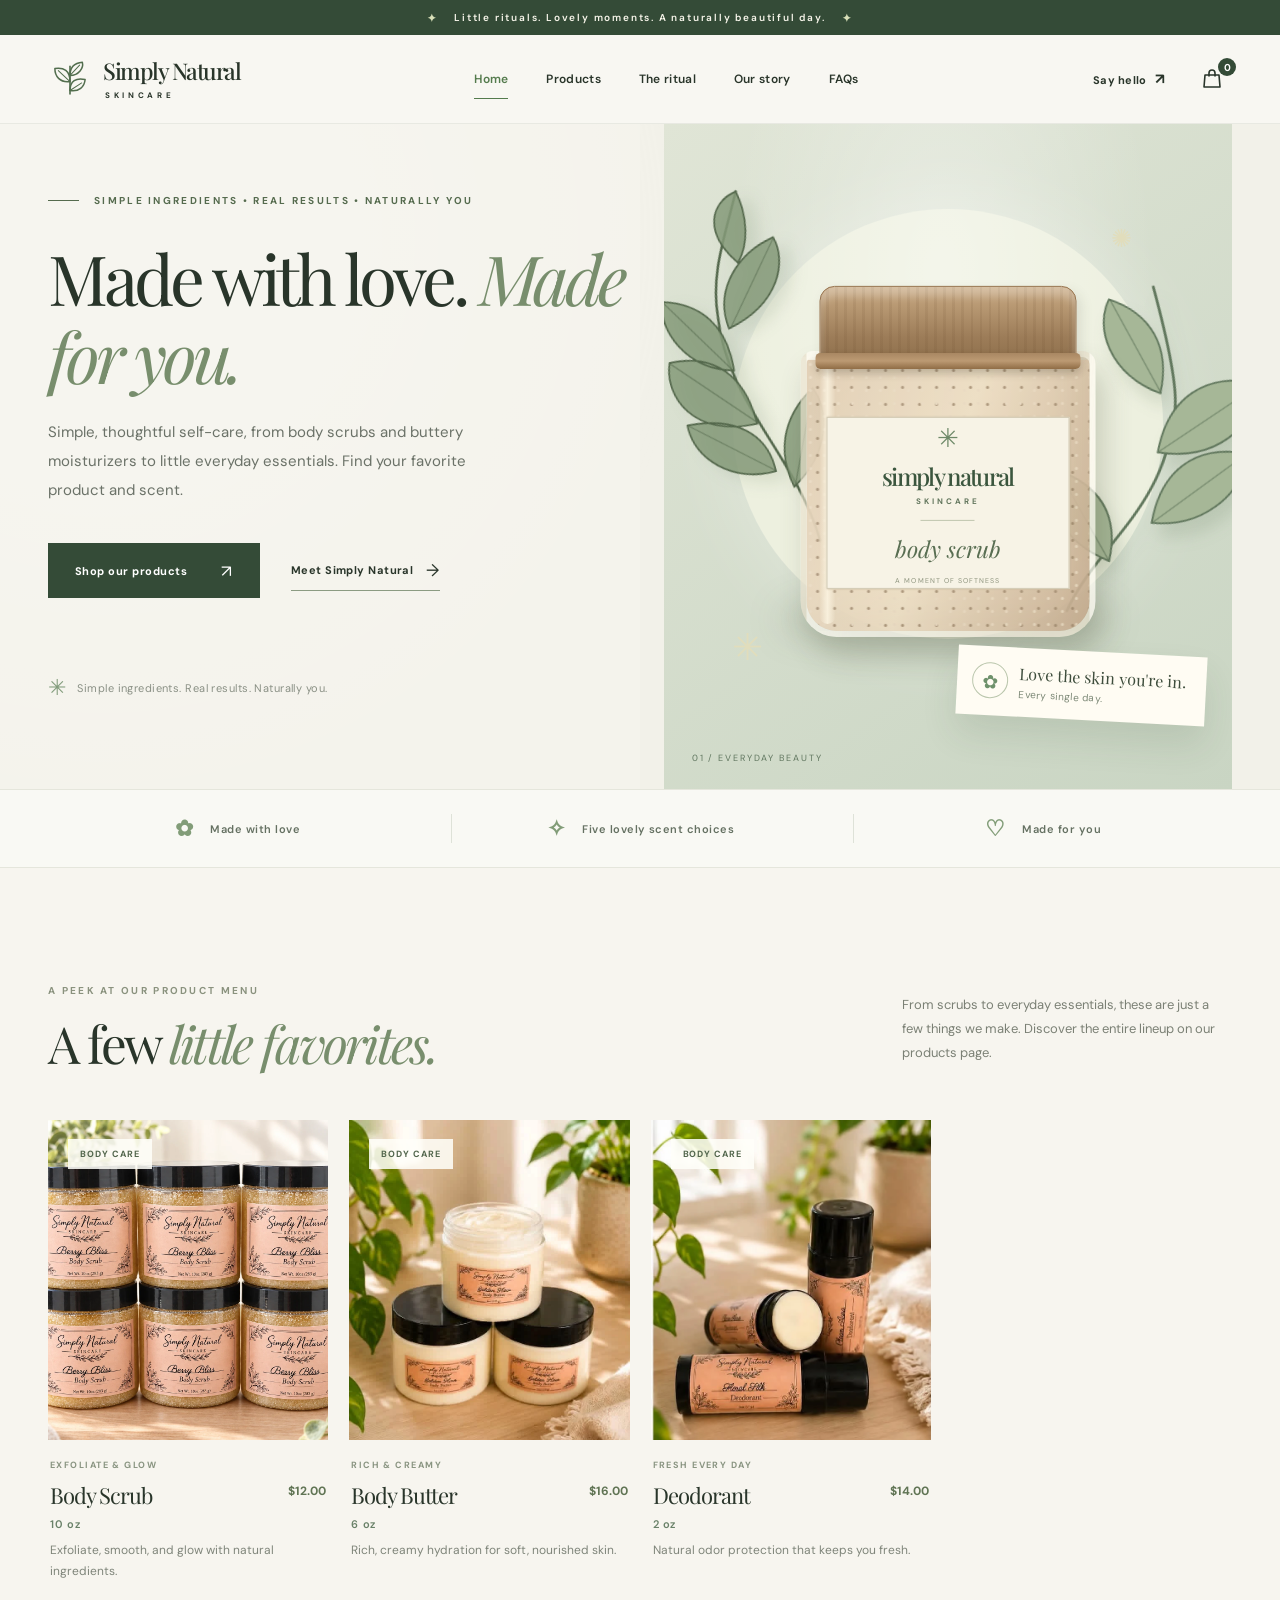
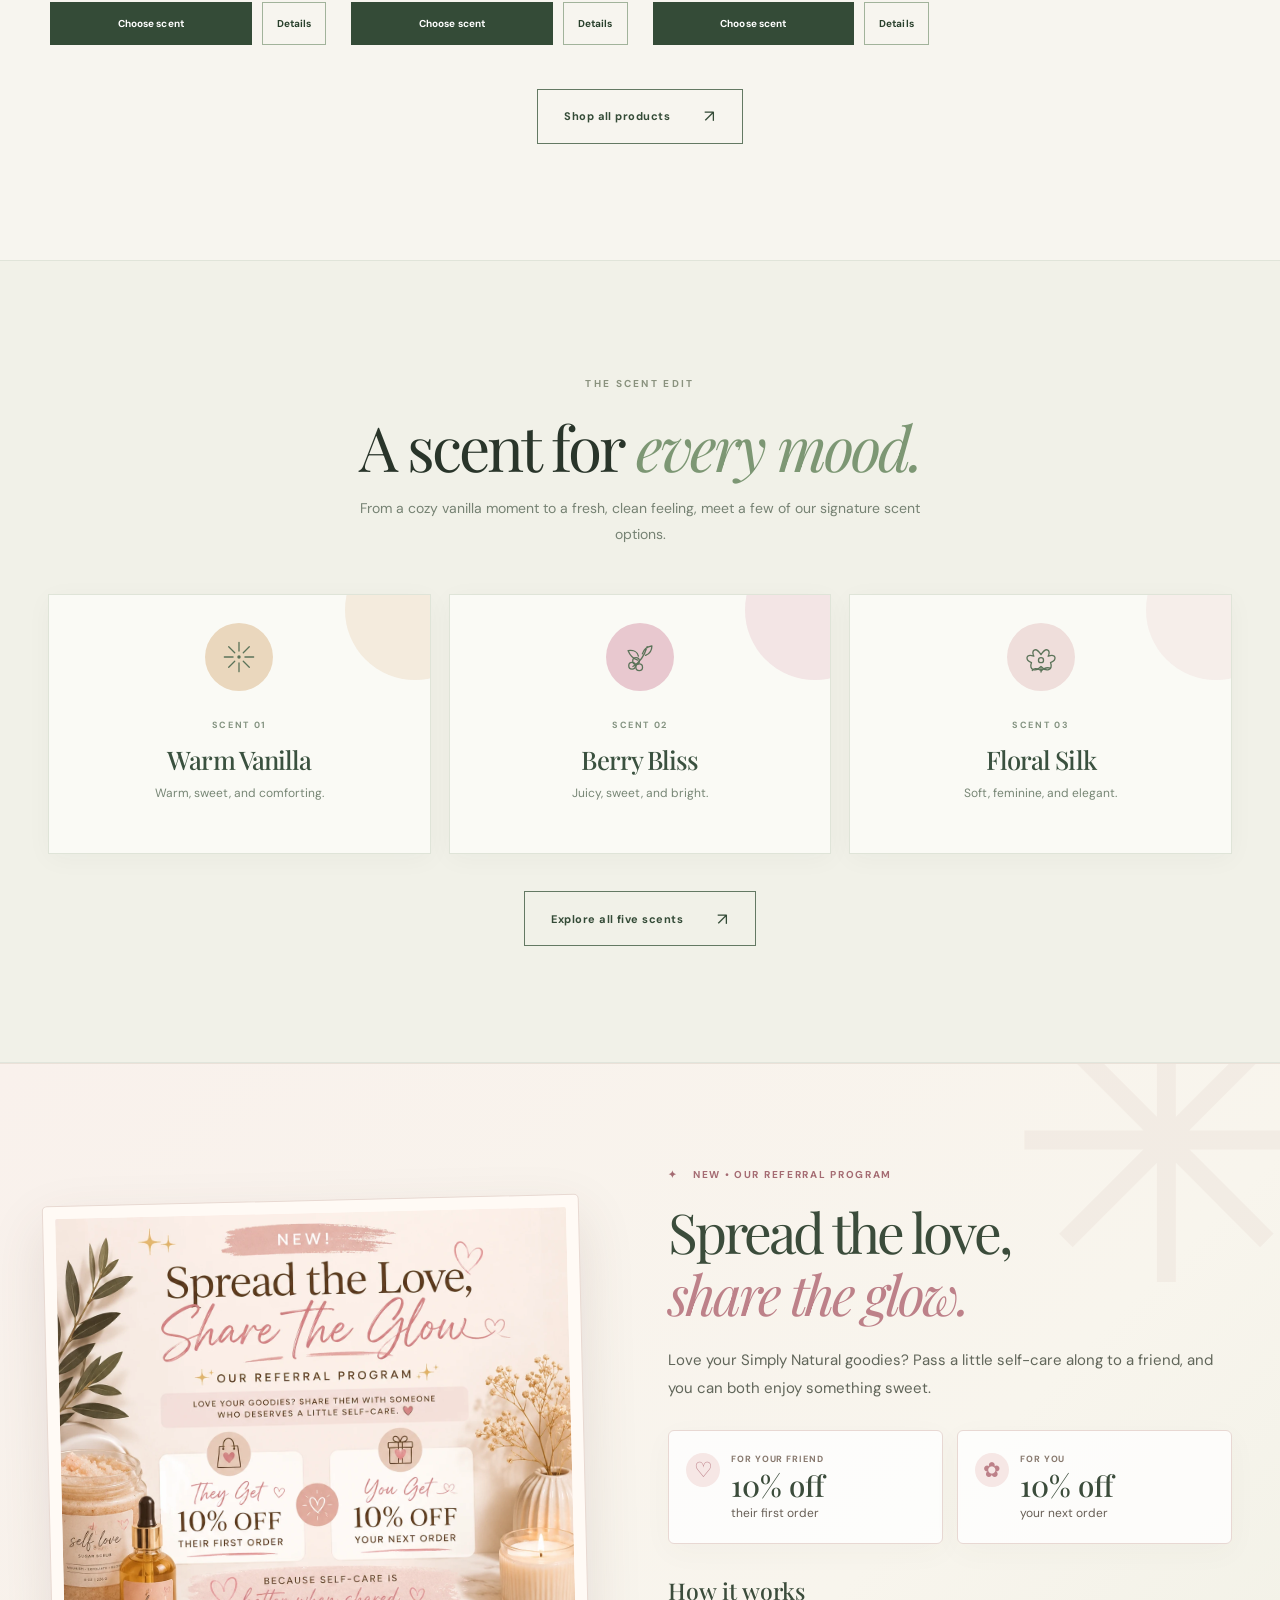
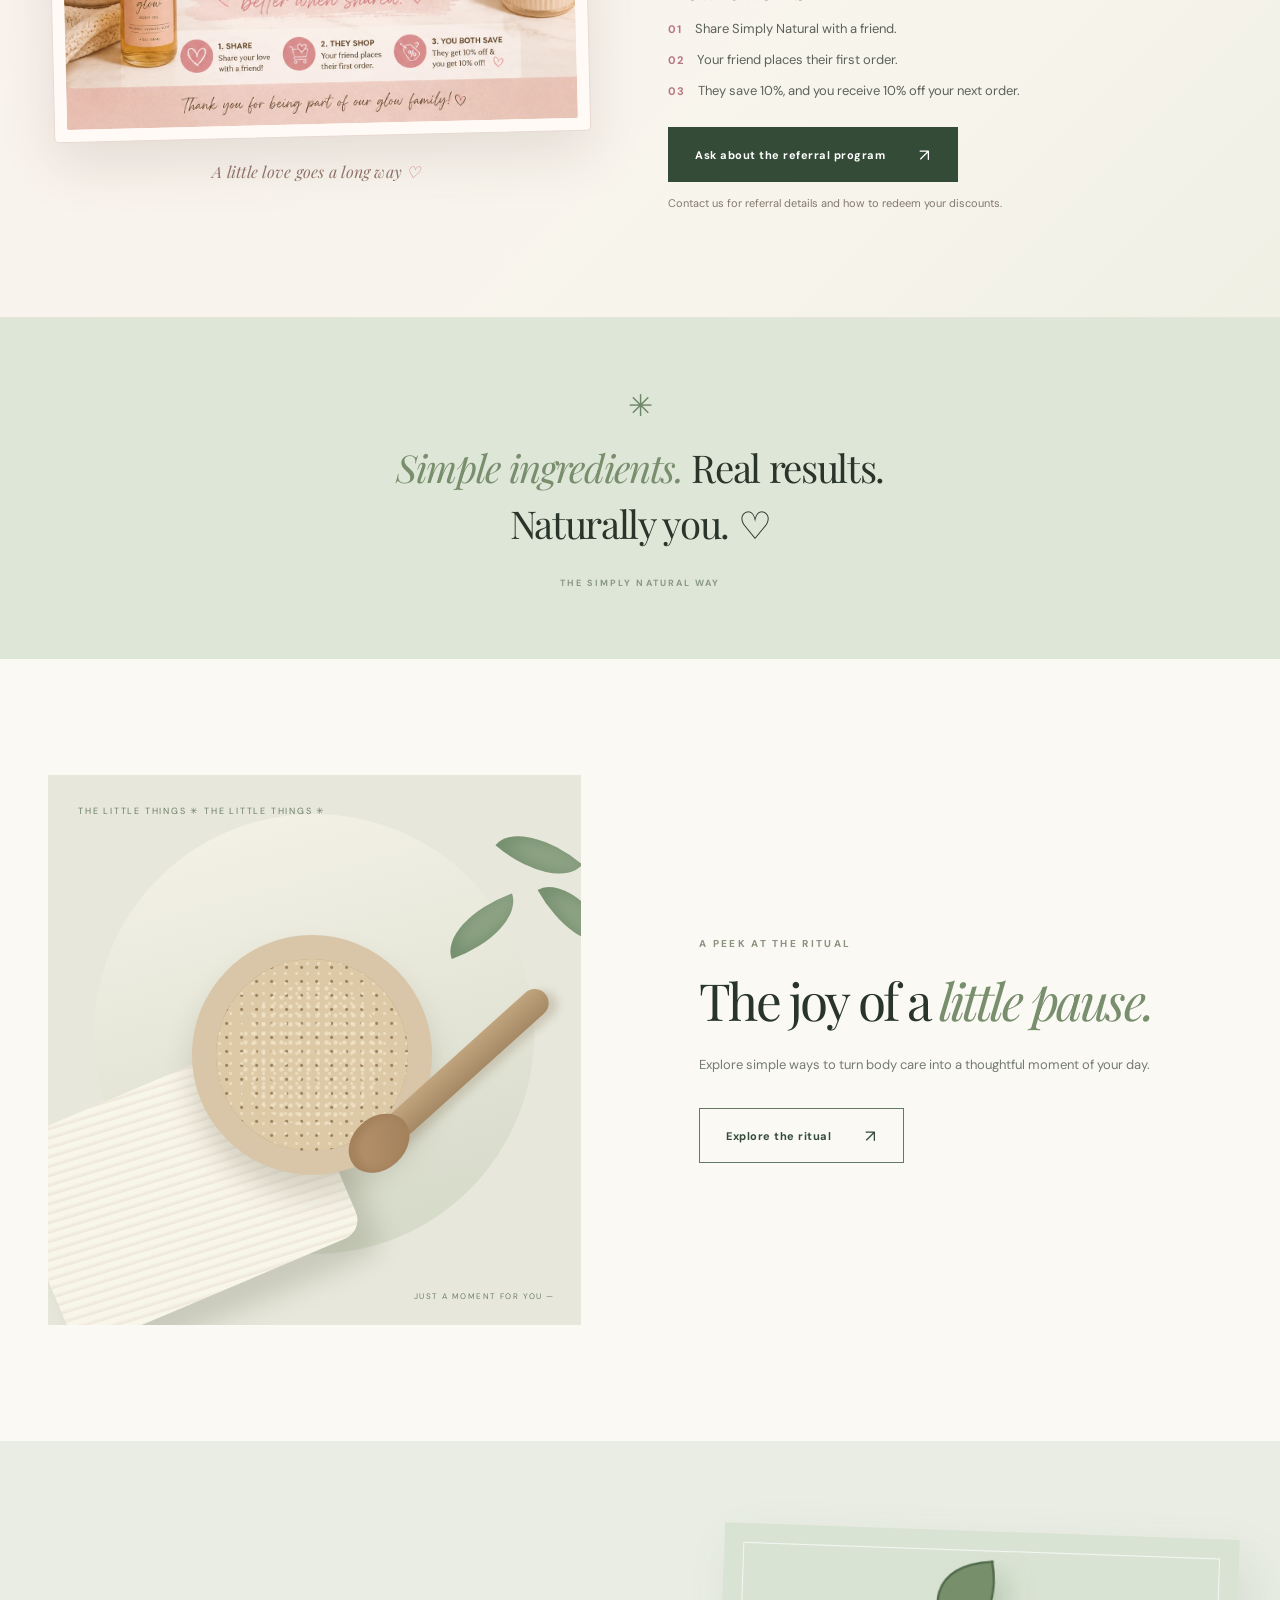
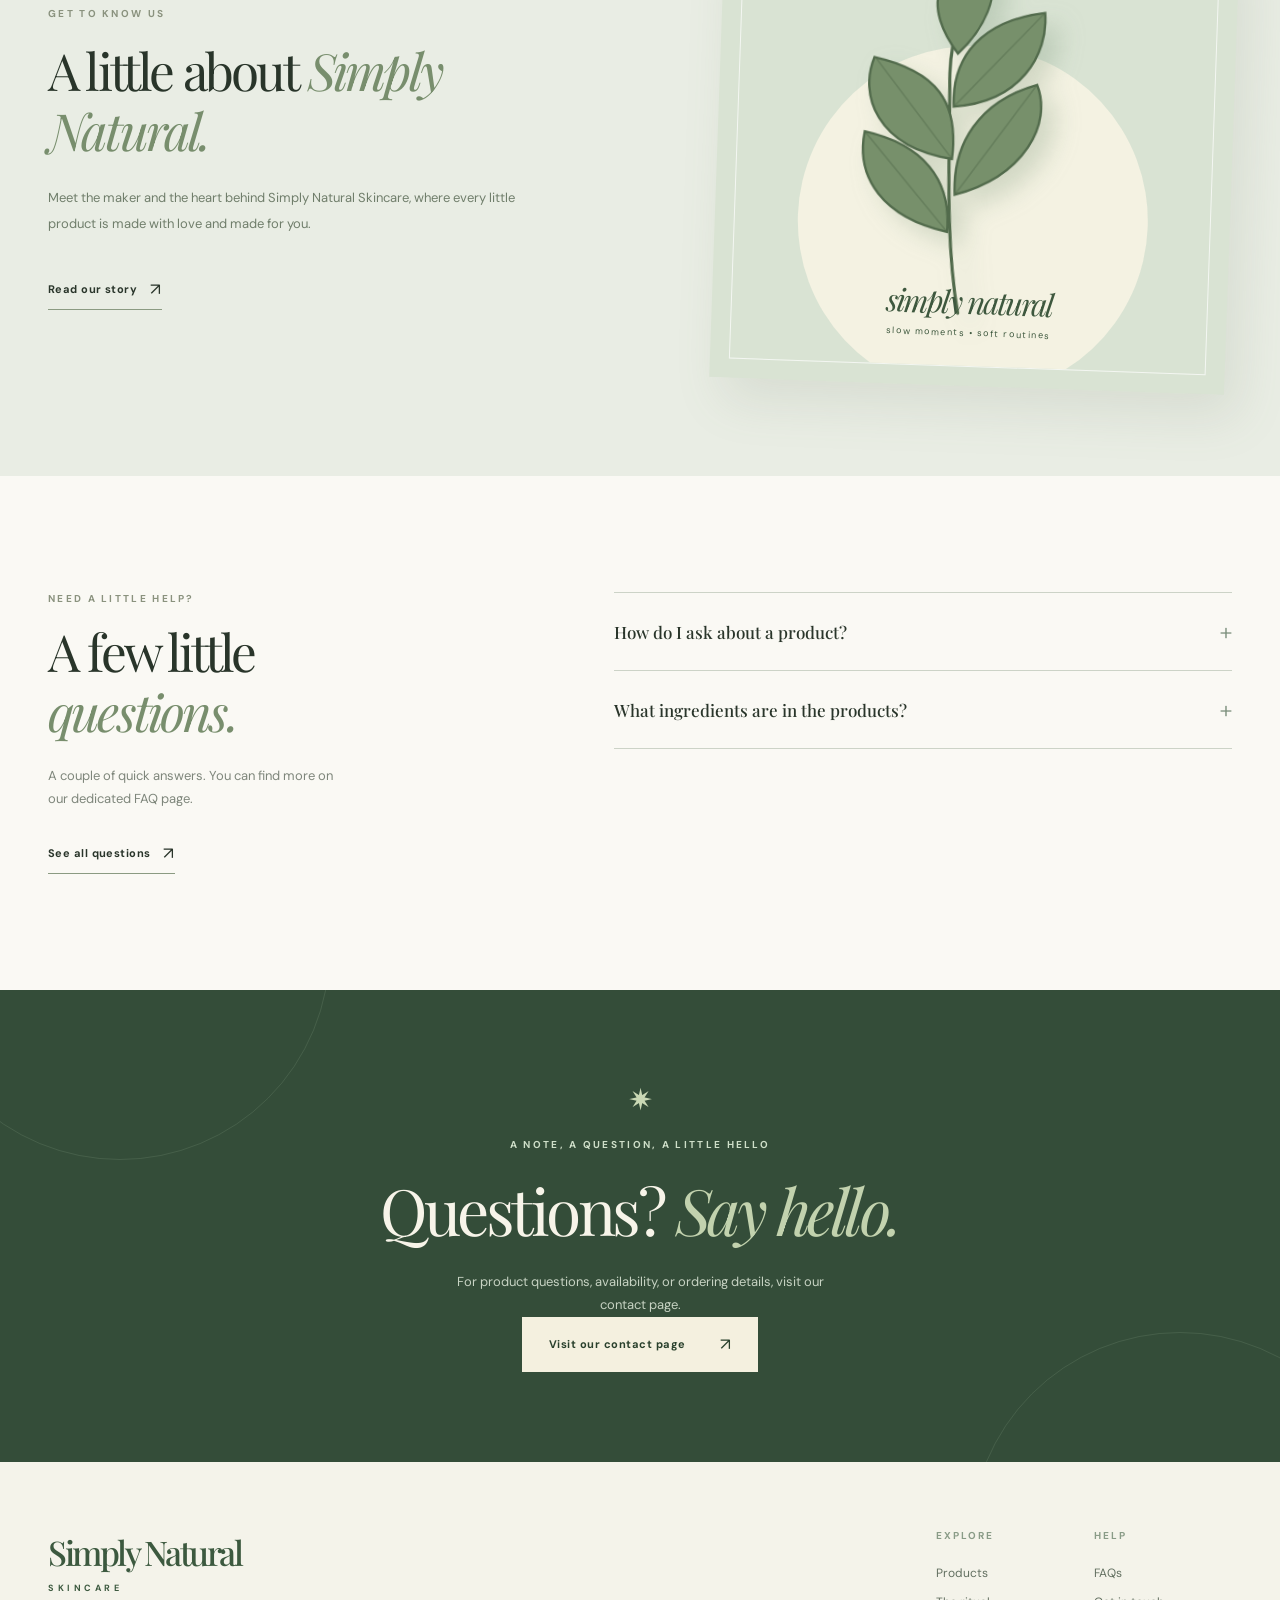
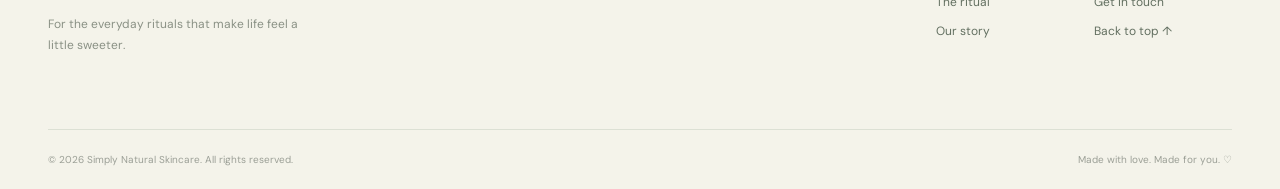
==== commit 78ce44bc: "Add files via upload" ====
--- a/index.html
+++ b/index.html
@@ -67,7 +67,7 @@
 <div class="section-intro intro-split"><div><div class="eyebrow eyebrow-soft">A PEEK AT OUR PRODUCT MENU</div><h2>A few <em>little favorites.</em></h2></div><p>From scrubs to everyday essentials, these are just a few things we make. Discover the entire lineup on our products page.</p></div>
 <div class="products-grid" data-limit="3" id="productsGrid"></div>
 </div>
-<div class="section-end-link"><a class="btn btn-outline" href="scrubs.html">Shop all products <span aria-hidden="true">↗</span></a></div></section><section aria-labelledby="scents-heading" class="scents-section section-pad" id="scents"><div class="container"><div class="section-intro scents-intro"><div class="eyebrow eyebrow-soft">THE SCENT EDIT</div><h2>A scent for <em>every mood.</em></h2><p>From a cozy vanilla moment to a fresh, clean feeling, meet a few of our signature scent options.</p></div><div class="scent-grid"><article class="scent-card scent-vanilla"><div aria-hidden="true" class="scent-symbol">✳</div><div class="scent-card-content"><span class="scent-count">SCENT 01</span><h3>Warm Vanilla</h3><p>Warm, sweet, and comforting.</p></div></article><article class="scent-card scent-berry"><div aria-hidden="true" class="scent-symbol">❋</div><div class="scent-card-content"><span class="scent-count">SCENT 02</span><h3>Berry Bliss</h3><p>Juicy, sweet, and bright.</p></div></article><article class="scent-card scent-floral"><div aria-hidden="true" class="scent-symbol">✿</div><div class="scent-card-content"><span class="scent-count">SCENT 03</span><h3>Floral Silk</h3><p>Soft, feminine, and elegant.</p></div></article></div><div class="scents-bottom-link"><a class="btn btn-outline" href="scrubs.html#scents">Explore all five scents <span aria-hidden="true">↗</span></a></div></div></section>
+<div class="section-end-link"><a class="btn btn-outline" href="scrubs.html">Shop all products <span aria-hidden="true">↗</span></a></div></section><section aria-labelledby="scents-heading" class="scents-section section-pad" id="scents"><div class="container"><div class="section-intro scents-intro"><div class="eyebrow eyebrow-soft">THE SCENT EDIT</div><h2>A scent for <em>every mood.</em></h2><p>From a cozy vanilla moment to a fresh, clean feeling, meet a few of our signature scent options.</p></div><div class="scent-grid"><article class="scent-card scent-vanilla"><div aria-hidden="true" class="scent-symbol"><svg width="38" height="38" viewBox="0 0 48 48" fill="none" stroke="currentColor" stroke-width="1.65" stroke-linecap="round" stroke-linejoin="round" aria-hidden="true" focusable="false"><path d="M24 5.5v11M24 31.5v11M5.5 24h11M31.5 24h11M11 11l7.6 7.6M29.4 29.4 37 37M37 11l-7.6 7.6M18.6 29.4 11 37"/><circle cx="24" cy="24" r="2.2" fill="currentColor" stroke="none"/></svg></div><div class="scent-card-content"><span class="scent-count">SCENT 01</span><h3>Warm Vanilla</h3><p>Warm, sweet, and comforting.</p></div></article><article class="scent-card scent-berry"><div aria-hidden="true" class="scent-symbol"><svg width="38" height="38" viewBox="0 0 48 48" fill="none" stroke="currentColor" stroke-width="1.65" stroke-linecap="round" stroke-linejoin="round" aria-hidden="true" focusable="false"><path d="M15 36c7-4 14-12 18-25M21 28c-6-2-10-7-12-12 7-1 12 2 13 7M27 20c2-7 6-9 12-10 0 6-3 10-8 12"/><circle cx="14" cy="35" r="4.2"/><circle cx="23" cy="37" r="4.2"/><circle cx="19" cy="29" r="4.2"/></svg></div><div class="scent-card-content"><span class="scent-count">SCENT 02</span><h3>Berry Bliss</h3><p>Juicy, sweet, and bright.</p></div></article><article class="scent-card scent-floral"><div aria-hidden="true" class="scent-symbol"><svg width="38" height="38" viewBox="0 0 48 48" fill="none" stroke="currentColor" stroke-width="1.65" stroke-linecap="round" stroke-linejoin="round" aria-hidden="true" focusable="false"><path d="M24 21c-7-11-13-5-9 2-11-4-11 5-3 8-4 10 6 12 12 5 6 7 16 5 12-5 8-3 8-12-3-8 4-7-2-13-9-2Z"/><circle cx="24" cy="28" r="3.2"/><path d="M24 38v5M24 41c-6-4-10-2-11 0M24 42c4-5 8-5 12-4"/></svg></div><div class="scent-card-content"><span class="scent-count">SCENT 03</span><h3>Floral Silk</h3><p>Soft, feminine, and elegant.</p></div></article></div><div class="scents-bottom-link"><a class="btn btn-outline" href="scrubs.html#scents">Explore all five scents <span aria-hidden="true">↗</span></a></div></div></section>
 <!-- Share the Glow referral program; offer fulfillment is handled by the business, not by this static website. -->
 <section aria-labelledby="referral-title" class="referral-section" id="referral-program">
 <div class="container referral-grid">
--- a/styles.css
+++ b/styles.css
@@ -187,3 +187,8 @@
 .modal-text .ingredient-panel p{color:#657460;font-size:11px;line-height:1.8;margin:0;padding:0 15px 15px;overflow-wrap:break-word}
 .modal-text .modal-meta{margin:11px 0 13px}
 @media (max-width:620px){.ingredient-panel{margin-bottom:17px}.ingredient-panel summary{padding:14px}.modal-text .ingredient-panel p{font-size:12px}}
+
+/* Business email on the Contact page */
+.contact-email-address{margin:20px 0 0!important;font-size:13px!important;line-height:1.7!important;color:#e5eee1!important;overflow-wrap:anywhere}
+.contact-email-address a{color:#fff;text-decoration:underline;text-underline-offset:4px;text-decoration-color:#9cb694;font-weight:600}
+.contact-email-address a:hover,.contact-email-address a:focus-visible{color:#d1e9bd}
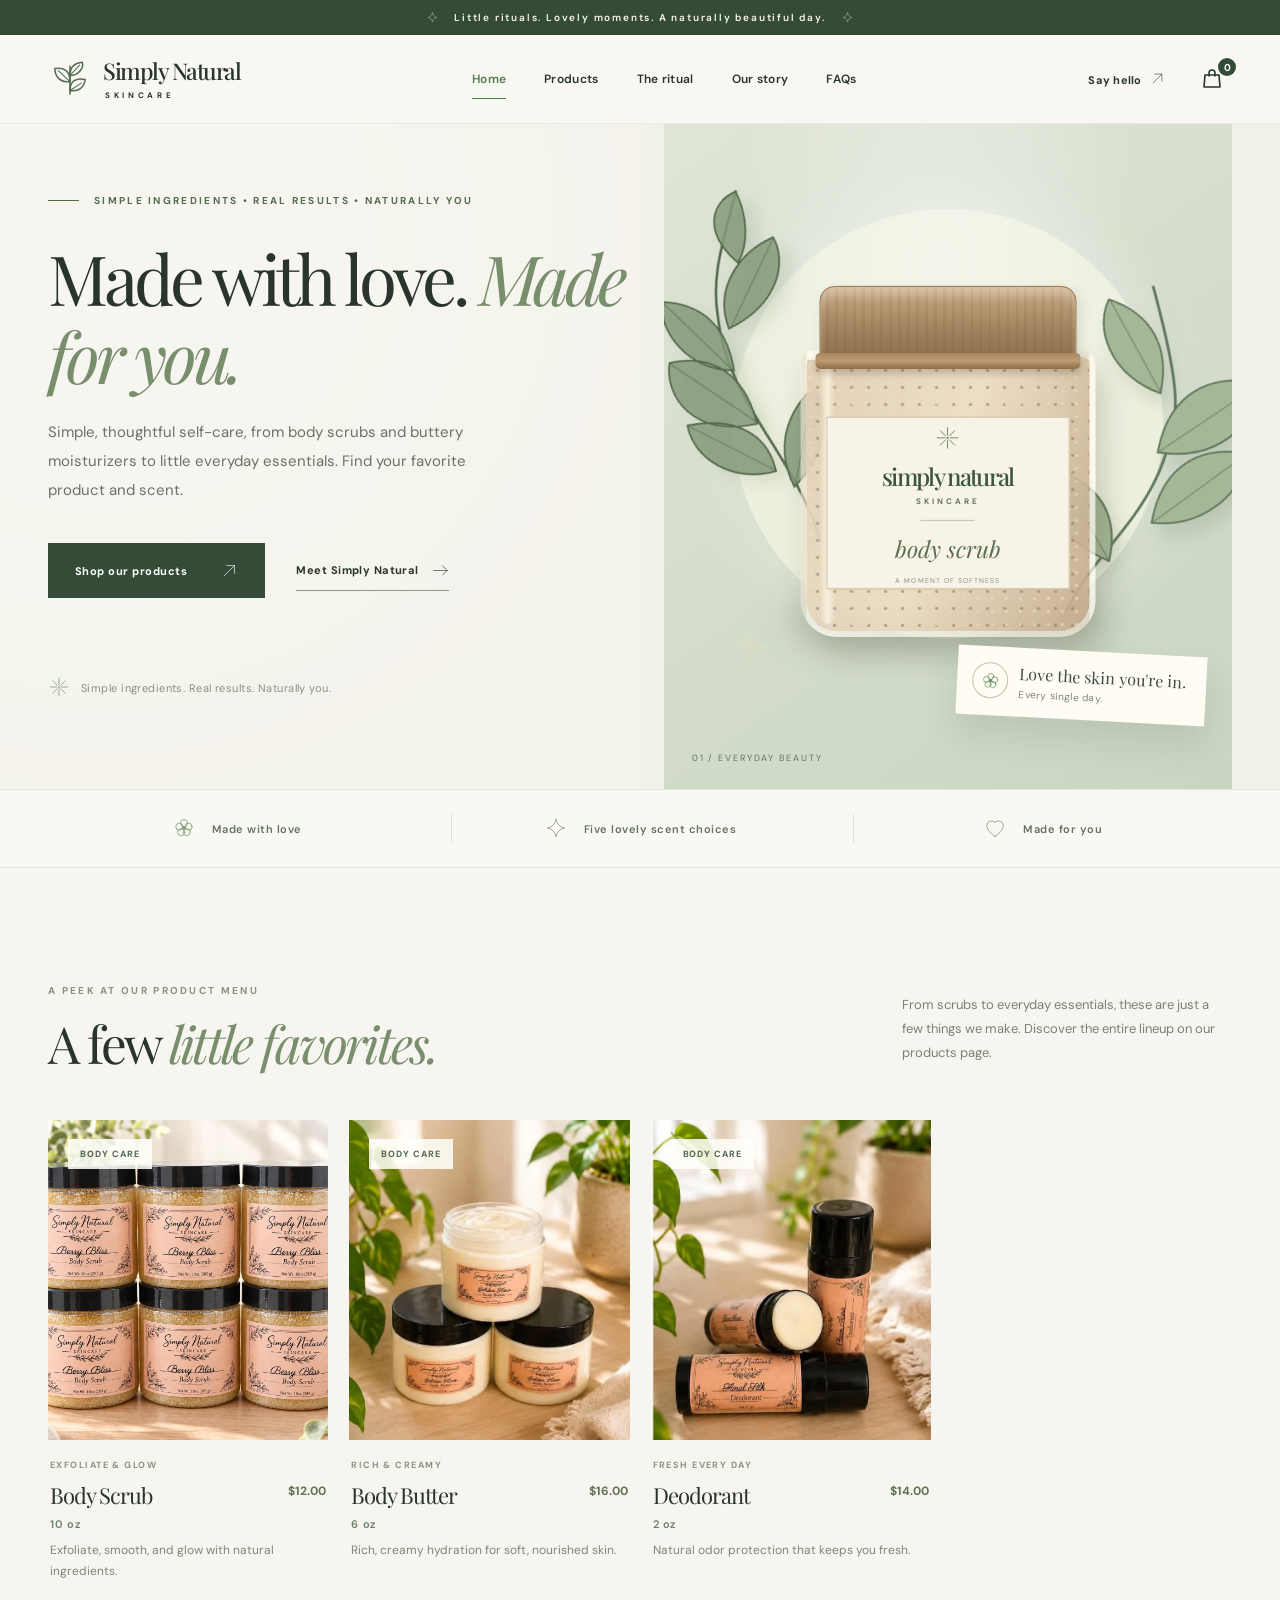
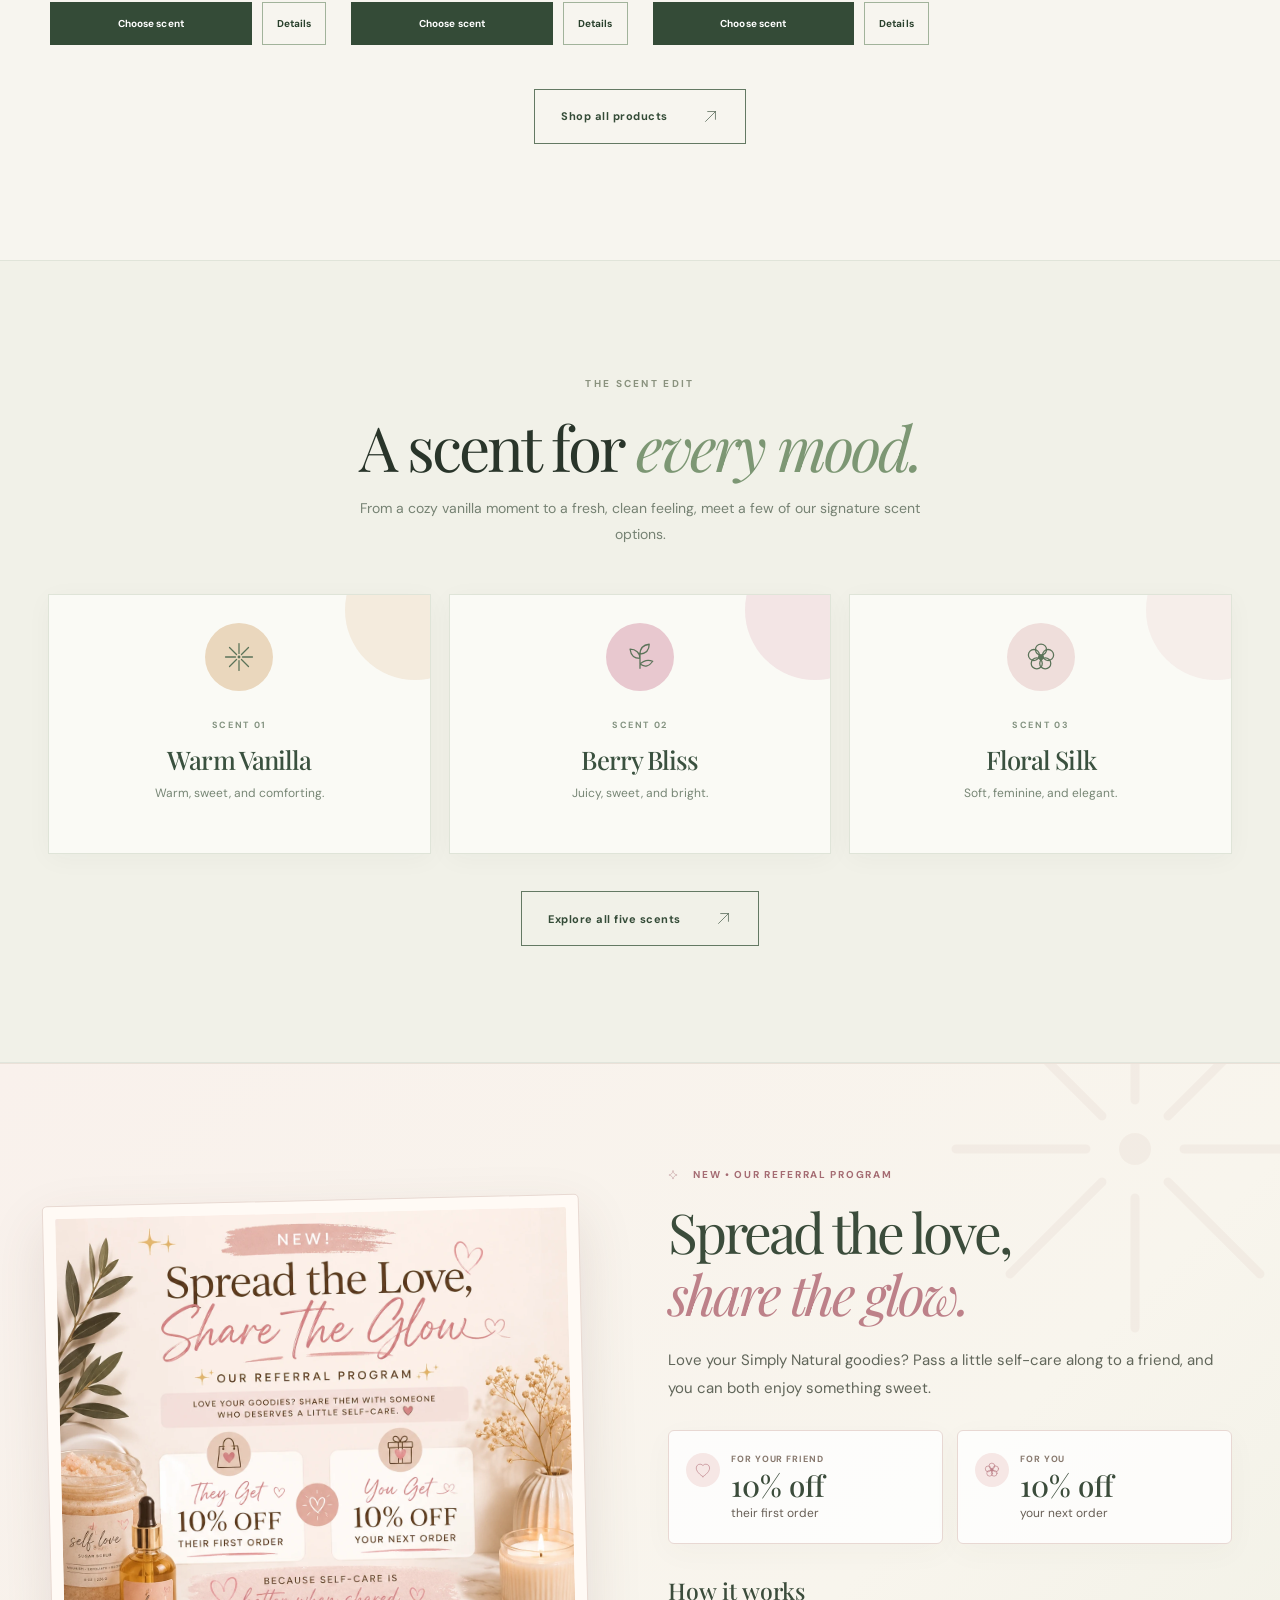
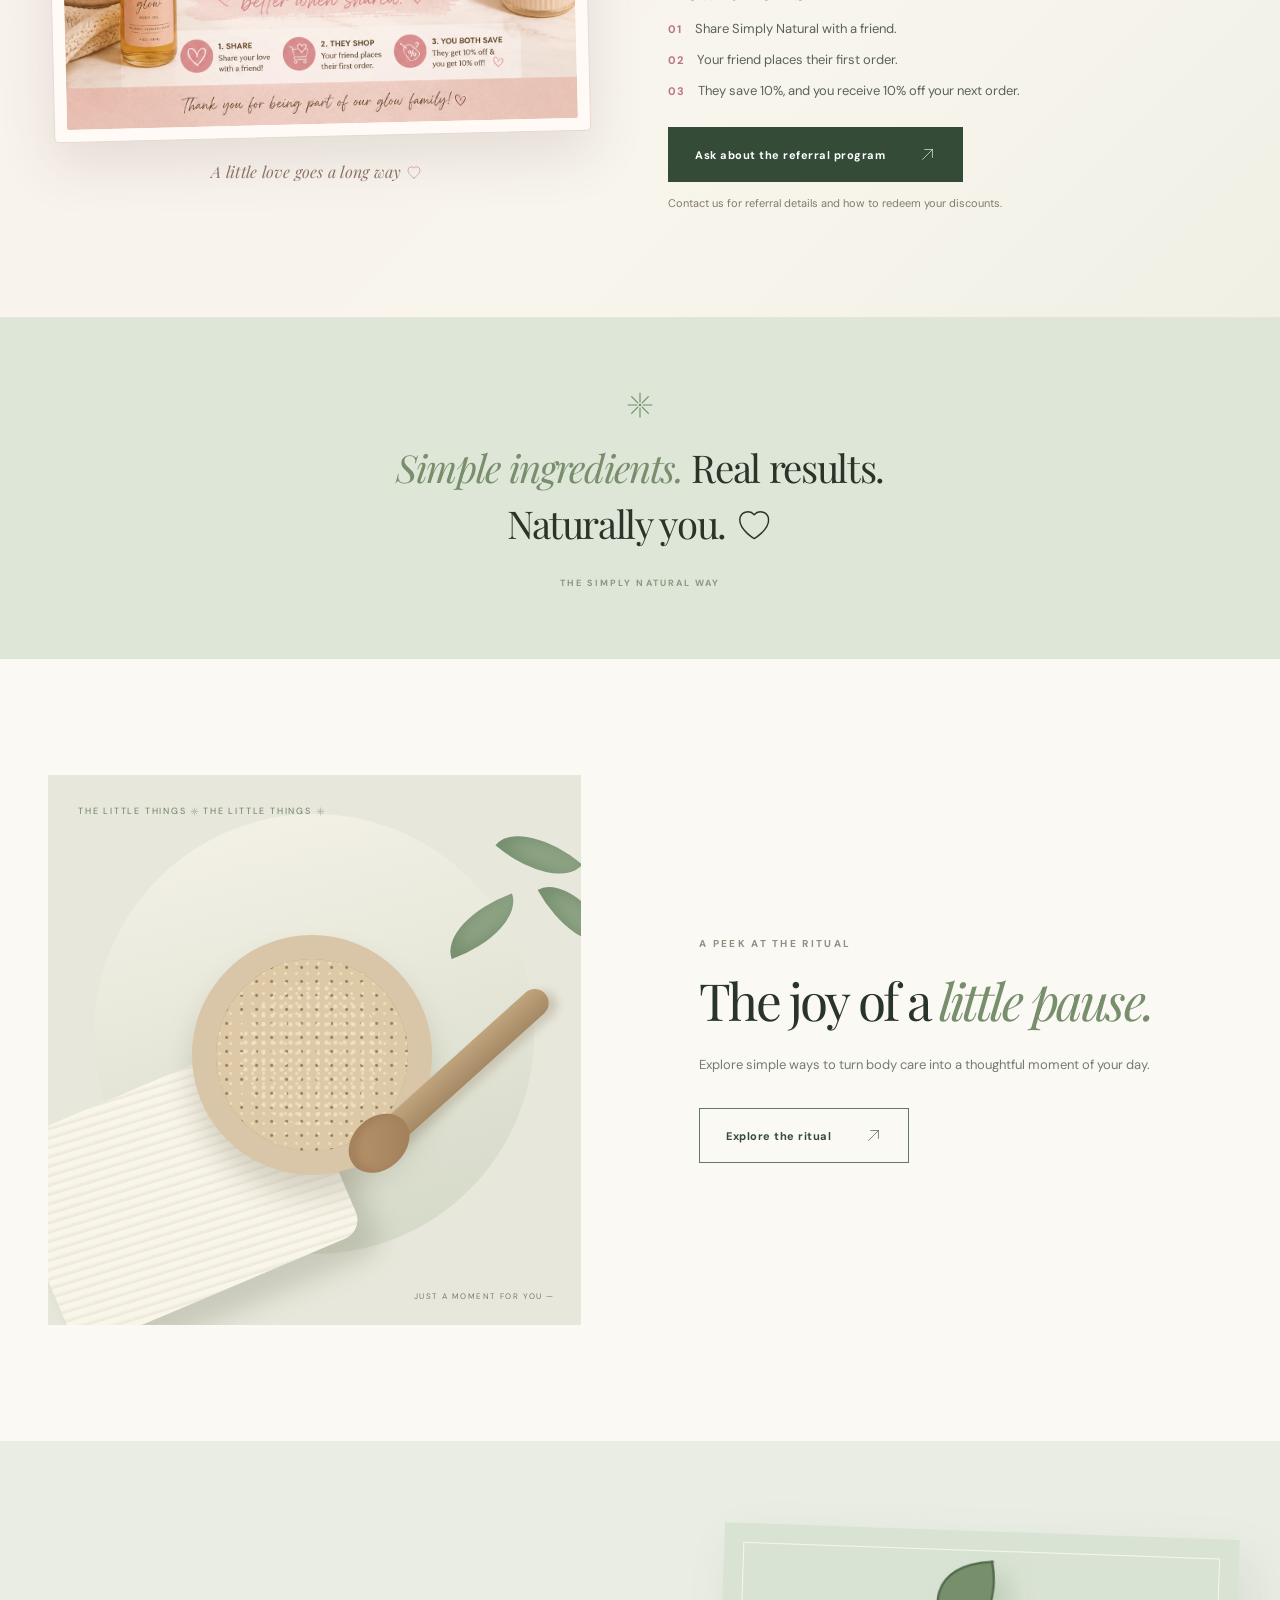
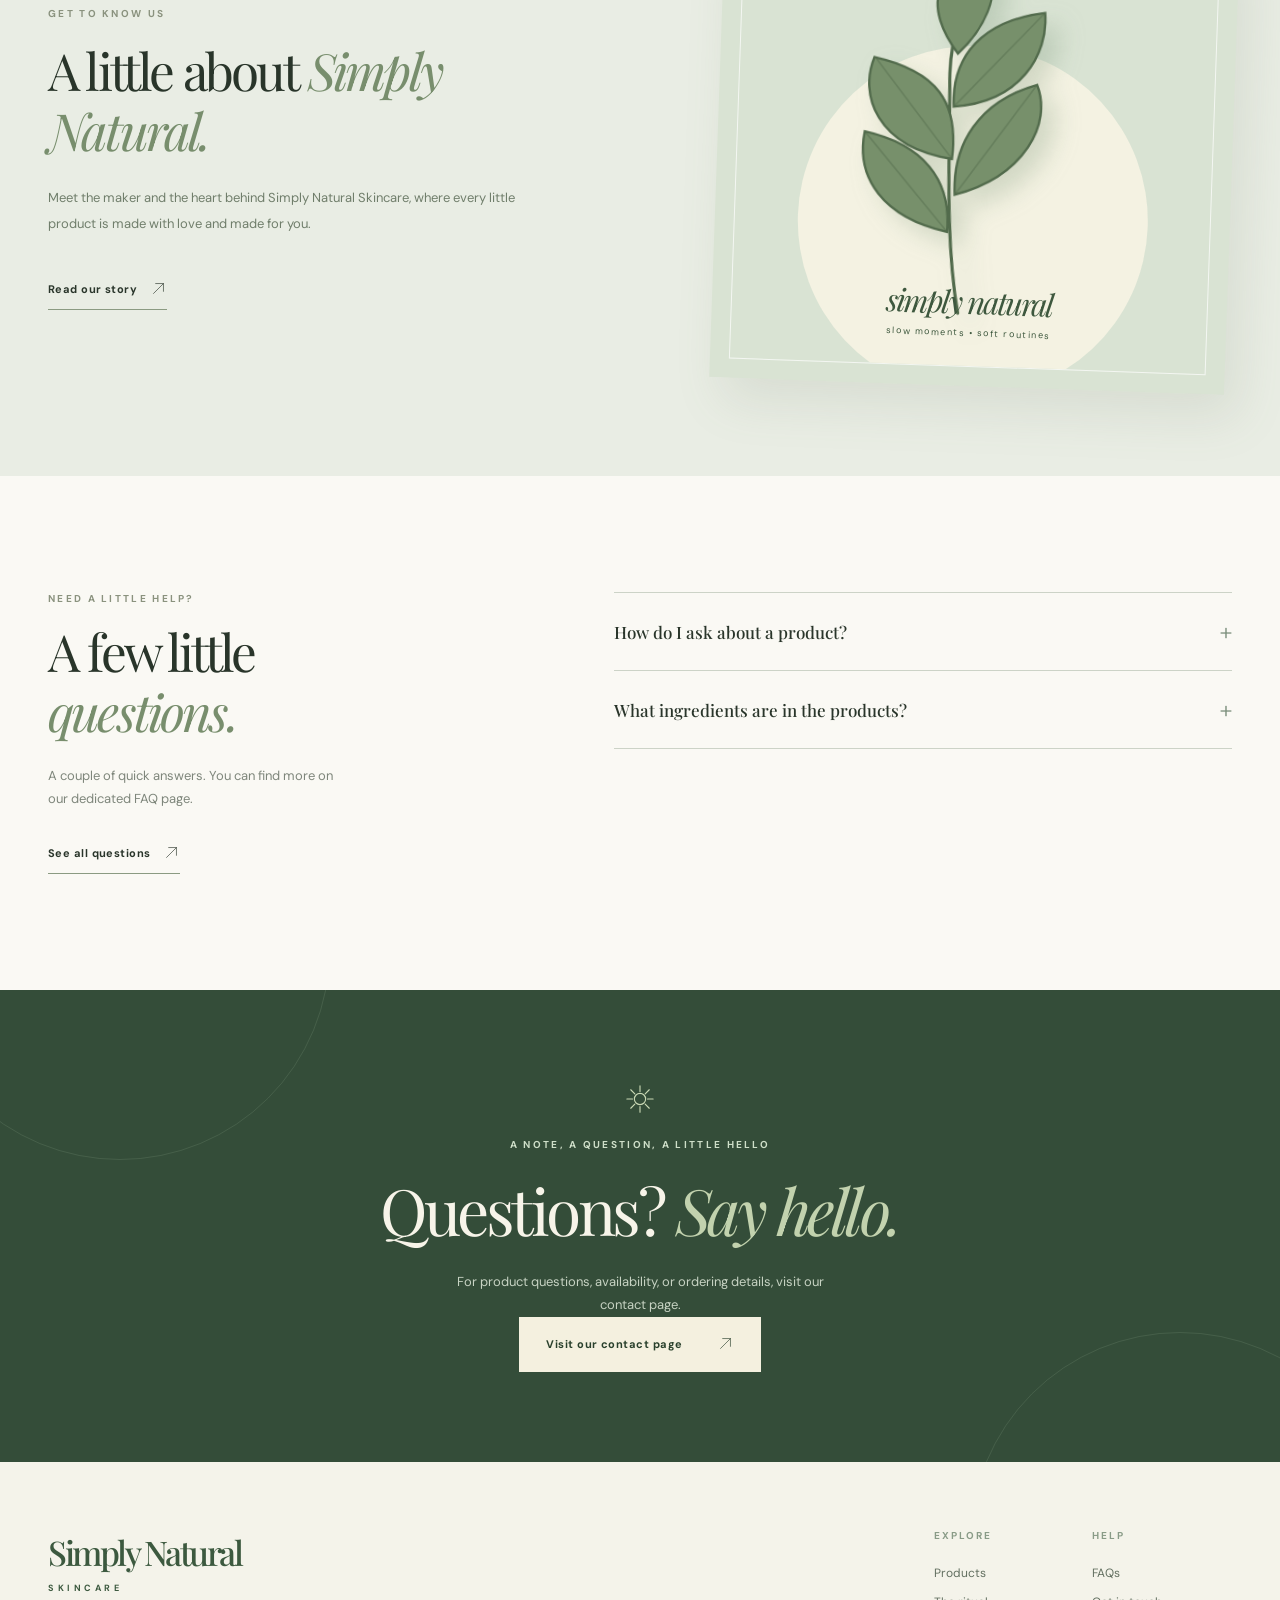
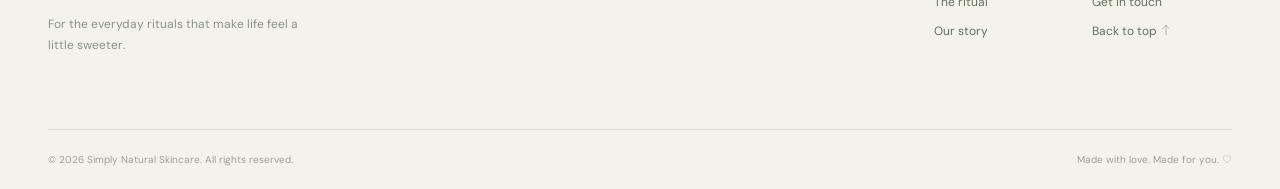
==== commit 1b4dd44d: "Add files via upload" ====
--- a/index.html
+++ b/index.html
@@ -19,7 +19,7 @@
 </head>
 <body>
 <a class="skip-link" href="#main">Skip to content</a>
-<div class="announcement"><span aria-hidden="true" class="tiny-star">✦</span> Little rituals. Lovely moments. A naturally beautiful day. <span aria-hidden="true" class="tiny-star">✦</span></div>
+<div class="announcement"><span aria-hidden="true" class="tiny-star"><svg class="sns-vector" viewBox="0 0 48 48" xmlns="http://www.w3.org/2000/svg" fill="none" stroke="currentColor" stroke-width="1.8" stroke-linecap="round" stroke-linejoin="round" aria-hidden="true" focusable="false"><path d="M24 4.5c2.9 11.6 7.9 16.6 19.5 19.5C31.9 26.9 26.9 31.9 24 43.5 21.1 31.9 16.1 26.9 4.5 24 16.1 21.1 21.1 16.1 24 4.5Z"/></svg></span> Little rituals. Lovely moments. A naturally beautiful day. <span aria-hidden="true" class="tiny-star"><svg class="sns-vector" viewBox="0 0 48 48" xmlns="http://www.w3.org/2000/svg" fill="none" stroke="currentColor" stroke-width="1.8" stroke-linecap="round" stroke-linejoin="round" aria-hidden="true" focusable="false"><path d="M24 4.5c2.9 11.6 7.9 16.6 19.5 19.5C31.9 26.9 26.9 31.9 24 43.5 21.1 31.9 16.1 26.9 4.5 24 16.1 21.1 21.1 16.1 24 4.5Z"/></svg></span></div>
 <div class="demo-notice" hidden="" id="demoNotice" role="note">Ask about scent availability before ordering. Individual product photos are still being added.</div>
 <header class="site-header" id="top">
 <div class="nav-container container">
@@ -29,7 +29,7 @@
 </a>
 <nav aria-label="Main navigation" class="desktop-nav"><a aria-current="page" href="index.html">Home</a><a href="scrubs.html">Products</a><a href="ritual.html">The ritual</a><a href="story.html">Our story</a><a href="faq.html">FAQs</a></nav>
 <div class="nav-actions">
-<a class="header-contact" href="contact.html">Say hello <span aria-hidden="true">↗</span></a>
+<a class="header-contact" href="contact.html">Say hello <span aria-hidden="true"><svg class="sns-vector" viewBox="0 0 48 48" xmlns="http://www.w3.org/2000/svg" fill="none" stroke="currentColor" stroke-width="1.8" stroke-linecap="round" stroke-linejoin="round" aria-hidden="true" focusable="false"><path d="M10 38 38 10M16 10h22v22"/></svg></span></a>
 <button aria-label="Open your inquiry bag" class="bag-button" id="openCart" type="button"><svg aria-hidden="true" fill="none" viewbox="0 0 24 24"><path d="M5 8h14l1 12H4L5 8ZM9 9V6a3 3 0 0 1 6 0v3" stroke="currentColor" stroke-linecap="round" stroke-linejoin="round" stroke-width="1.6"></path></svg><span aria-live="polite" class="bag-count" id="cartCount">0</span></button>
 <button aria-controls="mobileNav" aria-expanded="false" aria-label="Open menu" class="menu-button" id="menuButton" type="button"><span></span><span></span><span></span></button>
 </div>
@@ -43,8 +43,8 @@
 <div class="eyebrow"><span class="eyebrow-line"></span>SIMPLE INGREDIENTS • REAL RESULTS • NATURALLY YOU</div>
 <h1>Made with love. <em>Made for you.</em></h1>
 <p>Simple, thoughtful self-care, from body scrubs and buttery moisturizers to little everyday essentials. Find your favorite product and scent.</p>
-<div class="hero-cta"><a class="btn btn-dark" href="scrubs.html">Shop our products <span aria-hidden="true">↗</span></a><a class="text-link" href="story.html">Meet Simply Natural <span aria-hidden="true">→</span></a></div>
-<div class="hero-foot"><span aria-hidden="true" class="small-flower">✳</span><span>Simple ingredients. Real results. Naturally you.</span></div>
+<div class="hero-cta"><a class="btn btn-dark" href="scrubs.html">Shop our products <span aria-hidden="true"><svg class="sns-vector" viewBox="0 0 48 48" xmlns="http://www.w3.org/2000/svg" fill="none" stroke="currentColor" stroke-width="1.8" stroke-linecap="round" stroke-linejoin="round" aria-hidden="true" focusable="false"><path d="M10 38 38 10M16 10h22v22"/></svg></span></a><a class="text-link" href="story.html">Meet Simply Natural <span aria-hidden="true"><svg class="sns-vector" viewBox="0 0 48 48" xmlns="http://www.w3.org/2000/svg" fill="none" stroke="currentColor" stroke-width="1.8" stroke-linecap="round" stroke-linejoin="round" aria-hidden="true" focusable="false"><path d="M5 24h38M30 11l13 13-13 13"/></svg></span></a></div>
+<div class="hero-foot"><span aria-hidden="true" class="small-flower"><svg class="sns-vector" viewBox="0 0 48 48" xmlns="http://www.w3.org/2000/svg" fill="none" stroke="currentColor" stroke-width="1.8" stroke-linecap="round" stroke-linejoin="round" aria-hidden="true" focusable="false"><path d="M24 5v14M24 29v14M5 24h14M29 24h14M10.6 10.6l9.9 9.9M27.5 27.5l9.9 9.9M37.4 10.6l-9.9 9.9M20.5 27.5l-9.9 9.9"/><circle cx="24" cy="24" r="2" fill="currentColor" stroke="none"/></svg></span><span>Simple ingredients. Real results. Naturally you.</span></div>
 </div>
 <div aria-label="Illustration of a Simply Natural Skincare body scrub jar with botanical accents" class="hero-visual" role="img">
 <div class="sun-disc"></div>
@@ -53,21 +53,21 @@
 <div class="jar-scene hero-jar">
 <div class="jar-shadow"></div>
 <div class="jar-lid"><div class="lid-rim"></div></div>
-<div class="jar-glass"><div class="jar-shine"></div><div class="jar-content"></div><div class="jar-sticker"><span class="jar-sticker-mark">✳</span><span class="jar-sticker-brand">simply natural</span><span class="jar-sticker-kind">SKINCARE</span><span class="jar-sticker-rule"></span><span class="jar-sticker-name">body scrub</span><span class="jar-sticker-bottom">a moment of softness</span></div></div>
+<div class="jar-glass"><div class="jar-shine"></div><div class="jar-content"></div><div class="jar-sticker"><span class="jar-sticker-mark"><svg class="sns-vector" viewBox="0 0 48 48" xmlns="http://www.w3.org/2000/svg" fill="none" stroke="currentColor" stroke-width="1.8" stroke-linecap="round" stroke-linejoin="round" aria-hidden="true" focusable="false"><path d="M24 5v14M24 29v14M5 24h14M29 24h14M10.6 10.6l9.9 9.9M27.5 27.5l9.9 9.9M37.4 10.6l-9.9 9.9M20.5 27.5l-9.9 9.9"/><circle cx="24" cy="24" r="2" fill="currentColor" stroke="none"/></svg></span><span class="jar-sticker-brand">simply natural</span><span class="jar-sticker-kind">SKINCARE</span><span class="jar-sticker-rule"></span><span class="jar-sticker-name">body scrub</span><span class="jar-sticker-bottom">a moment of softness</span></div></div>
 </div>
-<span aria-hidden="true" class="hero-decoration deco-one">✺</span><span aria-hidden="true" class="hero-decoration deco-two">✳</span>
-<div class="hero-note"><span aria-hidden="true" class="hero-note-icon">✿</span><span>Love the skin you're in.<small>Every single day.</small></span></div>
+<span aria-hidden="true" class="hero-decoration deco-one"><svg class="sns-vector" viewBox="0 0 48 48" xmlns="http://www.w3.org/2000/svg" fill="none" stroke="currentColor" stroke-width="1.8" stroke-linecap="round" stroke-linejoin="round" aria-hidden="true" focusable="false"><circle cx="24" cy="24" r="3"/><path d="M24 4v13M24 31v13M4 24h13M31 24h13M10 10l9.2 9.2M28.8 28.8 38 38M38 10l-9.2 9.2M19.2 28.8 10 38"/></svg></span><span aria-hidden="true" class="hero-decoration deco-two"><svg class="sns-vector" viewBox="0 0 48 48" xmlns="http://www.w3.org/2000/svg" fill="none" stroke="currentColor" stroke-width="1.8" stroke-linecap="round" stroke-linejoin="round" aria-hidden="true" focusable="false"><path d="M24 5v14M24 29v14M5 24h14M29 24h14M10.6 10.6l9.9 9.9M27.5 27.5l9.9 9.9M37.4 10.6l-9.9 9.9M20.5 27.5l-9.9 9.9"/><circle cx="24" cy="24" r="2" fill="currentColor" stroke="none"/></svg></span>
+<div class="hero-note"><span aria-hidden="true" class="hero-note-icon"><svg class="sns-vector" viewBox="0 0 48 48" xmlns="http://www.w3.org/2000/svg" fill="none" stroke="currentColor" stroke-width="1.8" stroke-linecap="round" stroke-linejoin="round" aria-hidden="true" focusable="false"><circle cx="24" cy="13.5" r="7.8"/><circle cx="34" cy="21.2" r="7.8"/><circle cx="30" cy="33" r="7.8"/><circle cx="18" cy="33" r="7.8"/><circle cx="14" cy="21.2" r="7.8"/><circle cx="24" cy="24" r="4" fill="currentColor" stroke="none"/></svg></span><span>Love the skin you're in.<small>Every single day.</small></span></div>
 <div class="hero-index">01 / EVERYDAY BEAUTY</div>
 </div>
 </div>
 </section>
-<section aria-label="What makes our website special" class="benefits-strip"><div class="container benefits-grid"><div><span aria-hidden="true">✿</span> Made with love</div><div><span aria-hidden="true">✧</span> Five lovely scent choices</div><div><span aria-hidden="true">♡</span> Made for you</div></div></section>
+<section aria-label="What makes our website special" class="benefits-strip"><div class="container benefits-grid"><div><span aria-hidden="true"><svg class="sns-vector" viewBox="0 0 48 48" xmlns="http://www.w3.org/2000/svg" fill="none" stroke="currentColor" stroke-width="1.8" stroke-linecap="round" stroke-linejoin="round" aria-hidden="true" focusable="false"><circle cx="24" cy="13.5" r="7.8"/><circle cx="34" cy="21.2" r="7.8"/><circle cx="30" cy="33" r="7.8"/><circle cx="18" cy="33" r="7.8"/><circle cx="14" cy="21.2" r="7.8"/><circle cx="24" cy="24" r="4" fill="currentColor" stroke="none"/></svg></span> Made with love</div><div><span aria-hidden="true"><svg class="sns-vector" viewBox="0 0 48 48" xmlns="http://www.w3.org/2000/svg" fill="none" stroke="currentColor" stroke-width="1.8" stroke-linecap="round" stroke-linejoin="round" aria-hidden="true" focusable="false"><path d="M24 5c2.8 11.3 7.7 16.2 19 19-11.3 2.8-16.2 7.7-19 19-2.8-11.3-7.7-16.2-19-19C16.3 21.2 21.2 16.3 24 5Z"/></svg></span> Five lovely scent choices</div><div><span aria-hidden="true"><svg class="sns-vector" viewBox="0 0 48 48" xmlns="http://www.w3.org/2000/svg" fill="none" stroke="currentColor" stroke-width="1.8" stroke-linecap="round" stroke-linejoin="round" aria-hidden="true" focusable="false"><path d="M24 42S6 31.5 6 18.8a10.2 10.2 0 0 1 18-6.7 10.2 10.2 0 0 1 18 6.7C42 31.5 24 42 24 42Z"/></svg></span> Made for you</div></div></section>
 <section class="shop-section section-pad" id="featured">
 <div class="container">
 <div class="section-intro intro-split"><div><div class="eyebrow eyebrow-soft">A PEEK AT OUR PRODUCT MENU</div><h2>A few <em>little favorites.</em></h2></div><p>From scrubs to everyday essentials, these are just a few things we make. Discover the entire lineup on our products page.</p></div>
 <div class="products-grid" data-limit="3" id="productsGrid"></div>
 </div>
-<div class="section-end-link"><a class="btn btn-outline" href="scrubs.html">Shop all products <span aria-hidden="true">↗</span></a></div></section><section aria-labelledby="scents-heading" class="scents-section section-pad" id="scents"><div class="container"><div class="section-intro scents-intro"><div class="eyebrow eyebrow-soft">THE SCENT EDIT</div><h2>A scent for <em>every mood.</em></h2><p>From a cozy vanilla moment to a fresh, clean feeling, meet a few of our signature scent options.</p></div><div class="scent-grid"><article class="scent-card scent-vanilla"><div aria-hidden="true" class="scent-symbol"><svg width="38" height="38" viewBox="0 0 48 48" fill="none" stroke="currentColor" stroke-width="1.65" stroke-linecap="round" stroke-linejoin="round" aria-hidden="true" focusable="false"><path d="M24 5.5v11M24 31.5v11M5.5 24h11M31.5 24h11M11 11l7.6 7.6M29.4 29.4 37 37M37 11l-7.6 7.6M18.6 29.4 11 37"/><circle cx="24" cy="24" r="2.2" fill="currentColor" stroke="none"/></svg></div><div class="scent-card-content"><span class="scent-count">SCENT 01</span><h3>Warm Vanilla</h3><p>Warm, sweet, and comforting.</p></div></article><article class="scent-card scent-berry"><div aria-hidden="true" class="scent-symbol"><svg width="38" height="38" viewBox="0 0 48 48" fill="none" stroke="currentColor" stroke-width="1.65" stroke-linecap="round" stroke-linejoin="round" aria-hidden="true" focusable="false"><path d="M15 36c7-4 14-12 18-25M21 28c-6-2-10-7-12-12 7-1 12 2 13 7M27 20c2-7 6-9 12-10 0 6-3 10-8 12"/><circle cx="14" cy="35" r="4.2"/><circle cx="23" cy="37" r="4.2"/><circle cx="19" cy="29" r="4.2"/></svg></div><div class="scent-card-content"><span class="scent-count">SCENT 02</span><h3>Berry Bliss</h3><p>Juicy, sweet, and bright.</p></div></article><article class="scent-card scent-floral"><div aria-hidden="true" class="scent-symbol"><svg width="38" height="38" viewBox="0 0 48 48" fill="none" stroke="currentColor" stroke-width="1.65" stroke-linecap="round" stroke-linejoin="round" aria-hidden="true" focusable="false"><path d="M24 21c-7-11-13-5-9 2-11-4-11 5-3 8-4 10 6 12 12 5 6 7 16 5 12-5 8-3 8-12-3-8 4-7-2-13-9-2Z"/><circle cx="24" cy="28" r="3.2"/><path d="M24 38v5M24 41c-6-4-10-2-11 0M24 42c4-5 8-5 12-4"/></svg></div><div class="scent-card-content"><span class="scent-count">SCENT 03</span><h3>Floral Silk</h3><p>Soft, feminine, and elegant.</p></div></article></div><div class="scents-bottom-link"><a class="btn btn-outline" href="scrubs.html#scents">Explore all five scents <span aria-hidden="true">↗</span></a></div></div></section>
+<div class="section-end-link"><a class="btn btn-outline" href="scrubs.html">Shop all products <span aria-hidden="true"><svg class="sns-vector" viewBox="0 0 48 48" xmlns="http://www.w3.org/2000/svg" fill="none" stroke="currentColor" stroke-width="1.8" stroke-linecap="round" stroke-linejoin="round" aria-hidden="true" focusable="false"><path d="M10 38 38 10M16 10h22v22"/></svg></span></a></div></section><section aria-labelledby="scents-heading" class="scents-section section-pad" id="scents"><div class="container"><div class="section-intro scents-intro"><div class="eyebrow eyebrow-soft">THE SCENT EDIT</div><h2>A scent for <em>every mood.</em></h2><p>From a cozy vanilla moment to a fresh, clean feeling, meet a few of our signature scent options.</p></div><div class="scent-grid"><article class="scent-card scent-vanilla"><div aria-hidden="true" class="scent-symbol"><svg class="sns-vector" viewBox="0 0 48 48" xmlns="http://www.w3.org/2000/svg" fill="none" stroke="currentColor" stroke-width="1.8" stroke-linecap="round" stroke-linejoin="round" aria-hidden="true" focusable="false"><path d="M24 5v14M24 29v14M5 24h14M29 24h14M10.6 10.6l9.9 9.9M27.5 27.5l9.9 9.9M37.4 10.6l-9.9 9.9M20.5 27.5l-9.9 9.9"/><circle cx="24" cy="24" r="2" fill="currentColor" stroke="none"/></svg></div><div class="scent-card-content"><span class="scent-count">SCENT 01</span><h3>Warm Vanilla</h3><p>Warm, sweet, and comforting.</p></div></article><article class="scent-card scent-berry"><div aria-hidden="true" class="scent-symbol"><svg class="sns-vector" viewBox="0 0 48 48" xmlns="http://www.w3.org/2000/svg" fill="none" stroke="currentColor" stroke-width="1.8" stroke-linecap="round" stroke-linejoin="round" aria-hidden="true" focusable="false"><path d="M24 40V17M24 26c-8 0-13-5-14-13 8 0 14 5 14 13ZM24 20c0-8 5-13 13-14 0 8-4 13-13 14ZM24 34c7-7 13-6 18-4-5 7-11 9-18 4Z"/></svg></div><div class="scent-card-content"><span class="scent-count">SCENT 02</span><h3>Berry Bliss</h3><p>Juicy, sweet, and bright.</p></div></article><article class="scent-card scent-floral"><div aria-hidden="true" class="scent-symbol"><svg class="sns-vector" viewBox="0 0 48 48" xmlns="http://www.w3.org/2000/svg" fill="none" stroke="currentColor" stroke-width="1.8" stroke-linecap="round" stroke-linejoin="round" aria-hidden="true" focusable="false"><circle cx="24" cy="13.5" r="7.8"/><circle cx="34" cy="21.2" r="7.8"/><circle cx="30" cy="33" r="7.8"/><circle cx="18" cy="33" r="7.8"/><circle cx="14" cy="21.2" r="7.8"/><circle cx="24" cy="24" r="4" fill="currentColor" stroke="none"/></svg></div><div class="scent-card-content"><span class="scent-count">SCENT 03</span><h3>Floral Silk</h3><p>Soft, feminine, and elegant.</p></div></article></div><div class="scents-bottom-link"><a class="btn btn-outline" href="scrubs.html#scents">Explore all five scents <span aria-hidden="true"><svg class="sns-vector" viewBox="0 0 48 48" xmlns="http://www.w3.org/2000/svg" fill="none" stroke="currentColor" stroke-width="1.8" stroke-linecap="round" stroke-linejoin="round" aria-hidden="true" focusable="false"><path d="M10 38 38 10M16 10h22v22"/></svg></span></a></div></div></section>
 <!-- Share the Glow referral program; offer fulfillment is handled by the business, not by this static website. -->
 <section aria-labelledby="referral-title" class="referral-section" id="referral-program">
 <div class="container referral-grid">
@@ -75,19 +75,19 @@
 <div class="referral-photo-frame">
 <img alt="Simply Natural Skincare Share the Glow referral program: your friend gets 10% off their first order, and you get 10% off your next order." decoding="async" height="1254" loading="lazy" src="assets/share-the-glow-referral.webp" width="1254"/>
 </div>
-<span class="referral-photo-footnote">A little love goes a long way <span aria-hidden="true">♡</span></span>
+<span class="referral-photo-footnote">A little love goes a long way <span aria-hidden="true"><svg class="sns-vector" viewBox="0 0 48 48" xmlns="http://www.w3.org/2000/svg" fill="none" stroke="currentColor" stroke-width="1.8" stroke-linecap="round" stroke-linejoin="round" aria-hidden="true" focusable="false"><path d="M24 42S6 31.5 6 18.8a10.2 10.2 0 0 1 18-6.7 10.2 10.2 0 0 1 18 6.7C42 31.5 24 42 24 42Z"/></svg></span></span>
 </div>
 <div class="referral-copy">
-<div class="eyebrow eyebrow-soft"><span aria-hidden="true">✦</span> NEW • OUR REFERRAL PROGRAM</div>
+<div class="eyebrow eyebrow-soft"><span aria-hidden="true"><svg class="sns-vector" viewBox="0 0 48 48" xmlns="http://www.w3.org/2000/svg" fill="none" stroke="currentColor" stroke-width="1.8" stroke-linecap="round" stroke-linejoin="round" aria-hidden="true" focusable="false"><path d="M24 4.5c2.9 11.6 7.9 16.6 19.5 19.5C31.9 26.9 26.9 31.9 24 43.5 21.1 31.9 16.1 26.9 4.5 24 16.1 21.1 21.1 16.1 24 4.5Z"/></svg></span> NEW • OUR REFERRAL PROGRAM</div>
 <h2 id="referral-title">Spread the love,<br/><em>share the glow.</em></h2>
 <p class="referral-lead">Love your Simply Natural goodies? Pass a little self-care along to a friend, and you can both enjoy something sweet.</p>
 <div aria-label="Referral rewards" class="referral-offers">
 <div class="referral-offer">
-<span aria-hidden="true" class="referral-offer-icon">♡</span>
+<span aria-hidden="true" class="referral-offer-icon"><svg class="sns-vector" viewBox="0 0 48 48" xmlns="http://www.w3.org/2000/svg" fill="none" stroke="currentColor" stroke-width="1.8" stroke-linecap="round" stroke-linejoin="round" aria-hidden="true" focusable="false"><path d="M24 42S6 31.5 6 18.8a10.2 10.2 0 0 1 18-6.7 10.2 10.2 0 0 1 18 6.7C42 31.5 24 42 24 42Z"/></svg></span>
 <div><span class="referral-offer-label">FOR YOUR FRIEND</span><strong>10% off</strong><span class="referral-offer-detail">their first order</span></div>
 </div>
 <div class="referral-offer">
-<span aria-hidden="true" class="referral-offer-icon">✿</span>
+<span aria-hidden="true" class="referral-offer-icon"><svg class="sns-vector" viewBox="0 0 48 48" xmlns="http://www.w3.org/2000/svg" fill="none" stroke="currentColor" stroke-width="1.8" stroke-linecap="round" stroke-linejoin="round" aria-hidden="true" focusable="false"><circle cx="24" cy="13.5" r="7.8"/><circle cx="34" cy="21.2" r="7.8"/><circle cx="30" cy="33" r="7.8"/><circle cx="18" cy="33" r="7.8"/><circle cx="14" cy="21.2" r="7.8"/><circle cx="24" cy="24" r="4" fill="currentColor" stroke="none"/></svg></span>
 <div><span class="referral-offer-label">FOR YOU</span><strong>10% off</strong><span class="referral-offer-detail">your next order</span></div>
 </div>
 </div>
@@ -99,18 +99,18 @@
 <li><span>03</span> They save 10%, and you receive 10% off your next order.</li>
 </ol>
 </div>
-<a class="btn btn-dark" href="contact.html">Ask about the referral program <span aria-hidden="true">↗</span></a>
+<a class="btn btn-dark" href="contact.html">Ask about the referral program <span aria-hidden="true"><svg class="sns-vector" viewBox="0 0 48 48" xmlns="http://www.w3.org/2000/svg" fill="none" stroke="currentColor" stroke-width="1.8" stroke-linecap="round" stroke-linejoin="round" aria-hidden="true" focusable="false"><path d="M10 38 38 10M16 10h22v22"/></svg></span></a>
 <p class="referral-note">Contact us for referral details and how to redeem your discounts.</p>
 </div>
 </div>
 </section>
-<section class="quote-section"><div class="container quote-inner"><span aria-hidden="true" class="quote-flower">✳</span><p><em>Simple ingredients.</em> Real results.<br/>Naturally you. ♡</p><span class="quote-caption">THE SIMPLY NATURAL WAY</span></div></section>
-<section class="ritual-section section-pad" id="ritual-preview"><div class="container ritual-grid"><div class="ritual-visual"><div class="ritual-shape"></div><span class="ritual-circle-text">THE LITTLE THINGS ✳ THE LITTLE THINGS ✳</span><div class="ritual-cloth"></div><div class="ritual-bowl"><div class="ritual-bowl-inner"></div><div class="ritual-grains"></div></div><div class="ritual-spoon"></div><div class="ritual-leaf leaf-a"></div><div class="ritual-leaf leaf-b"></div><div class="ritual-leaf leaf-c"></div><span class="ritual-photo-caption">JUST A MOMENT FOR YOU —</span></div><div class="ritual-content"><div class="eyebrow eyebrow-soft">A PEEK AT THE RITUAL</div><h2>The joy of a <em>little pause.</em></h2><p>Explore simple ways to turn body care into a thoughtful moment of your day.</p><a class="btn btn-outline" href="ritual.html">Explore the ritual <span aria-hidden="true">↗</span></a></div></div></section>
-<section class="story-section" id="story-preview"><div class="container story-grid"><div class="story-copy"><div class="eyebrow eyebrow-soft">GET TO KNOW US</div><h2>A little about <em>Simply Natural.</em></h2><p>Meet the maker and the heart behind Simply Natural Skincare, where every little product is made with love and made for you.</p><a class="text-link story-link" href="story.html">Read our story <span aria-hidden="true">↗</span></a></div><div class="story-card"><div class="story-card-frame"><div class="story-sun"></div><svg aria-hidden="true" class="story-plant" fill="none" viewbox="0 0 460 500"><path d="M215 484c-19-92-17-194-20-288-3-61 13-106 48-156" stroke="#526B4C" stroke-linecap="round" stroke-width="4"></path><path d="M201 290C105 278 81 213 99 165c78 15 109 52 102 125ZM201 224c83-8 117-69 111-122-78 12-116 58-111 122ZM198 382c-81-15-118-64-108-123 73 14 112 56 108 123ZM206 335c87-26 120-94 99-142-73 23-104 79-99 142ZM204 157c-45-55-38-111 39-117 10 45-7 85-39 117Z" fill="#77906B" stroke="#526B4C" stroke-width="3"></path><path d="M201 290 100 165M201 224l111-122M198 382 90 259M206 335l99-142" opacity=".45" stroke="#526B4C" stroke-width="2"></path></svg><div class="story-card-words"><span>simply natural</span><small>slow moments • soft routines</small></div></div></div></div></section>
-<section class="faq-section section-pad" id="faq-preview"><div class="container faq-grid"><div class="faq-intro"><div class="eyebrow eyebrow-soft">NEED A LITTLE HELP?</div><h2>A few little <em>questions.</em></h2><p>A couple of quick answers. You can find more on our dedicated FAQ page.</p><a class="text-link" href="faq.html">See all questions <span aria-hidden="true">↗</span></a></div><div class="faq-list"><details><summary>How do I ask about a product?<span>+</span></summary><p>Choose a product, select a preferred scent, and add it to your inquiry bag. We’ll confirm stock and ordering details.</p></details><details><summary>What ingredients are in the products?<span>+</span></summary><p>Each product’s details show its ingredient list when provided. Please review ingredients carefully, especially if you have sensitivities. Lip Balm ingredients are coming soon.</p></details></div></div></section>
-<section class="contact-section" id="contact-preview"><div class="container contact-inner"><span aria-hidden="true" class="contact-sun">✷</span><div class="eyebrow">A NOTE, A QUESTION, A LITTLE HELLO</div><h2>Questions? <em>Say hello.</em></h2><p>For product questions, availability, or ordering details, visit our contact page.</p><a class="btn btn-light" href="contact.html">Visit our contact page <span aria-hidden="true">↗</span></a></div></section></main><footer class="footer"><div class="container"><div class="footer-main"><div><a class="footer-brand" href="index.html">Simply Natural <span>SKINCARE</span></a><p>For the everyday rituals that make life feel a little sweeter.</p></div><div class="footer-links"><div><span>EXPLORE</span><a href="scrubs.html">Products</a><a href="ritual.html">The ritual</a><a href="story.html">Our story</a></div><div><span>HELP</span><a href="faq.html">FAQs</a><a href="contact.html">Get in touch</a><a href="index.html">Back to top ↑</a></div></div></div><div class="footer-bottom"><span>© <span id="year"></span> Simply Natural Skincare. All rights reserved.</span><span>Made with love. Made for you. ♡</span></div></div></footer><div class="drawer-backdrop" hidden="" id="cartBackdrop"></div><aside aria-labelledby="cartTitle" aria-modal="true" class="cart-drawer" hidden="" id="cartDrawer" role="dialog">
+<section class="quote-section"><div class="container quote-inner"><span aria-hidden="true" class="quote-flower"><svg class="sns-vector" viewBox="0 0 48 48" xmlns="http://www.w3.org/2000/svg" fill="none" stroke="currentColor" stroke-width="1.8" stroke-linecap="round" stroke-linejoin="round" aria-hidden="true" focusable="false"><path d="M24 5v14M24 29v14M5 24h14M29 24h14M10.6 10.6l9.9 9.9M27.5 27.5l9.9 9.9M37.4 10.6l-9.9 9.9M20.5 27.5l-9.9 9.9"/><circle cx="24" cy="24" r="2" fill="currentColor" stroke="none"/></svg></span><p><em>Simple ingredients.</em> Real results.<br/>Naturally you. <svg class="sns-vector" viewBox="0 0 48 48" xmlns="http://www.w3.org/2000/svg" fill="none" stroke="currentColor" stroke-width="1.8" stroke-linecap="round" stroke-linejoin="round" aria-hidden="true" focusable="false"><path d="M24 42S6 31.5 6 18.8a10.2 10.2 0 0 1 18-6.7 10.2 10.2 0 0 1 18 6.7C42 31.5 24 42 24 42Z"/></svg></p><span class="quote-caption">THE SIMPLY NATURAL WAY</span></div></section>
+<section class="ritual-section section-pad" id="ritual-preview"><div class="container ritual-grid"><div class="ritual-visual"><div class="ritual-shape"></div><span class="ritual-circle-text">THE LITTLE THINGS <svg class="sns-vector" viewBox="0 0 48 48" xmlns="http://www.w3.org/2000/svg" fill="none" stroke="currentColor" stroke-width="1.8" stroke-linecap="round" stroke-linejoin="round" aria-hidden="true" focusable="false"><path d="M24 5v14M24 29v14M5 24h14M29 24h14M10.6 10.6l9.9 9.9M27.5 27.5l9.9 9.9M37.4 10.6l-9.9 9.9M20.5 27.5l-9.9 9.9"/><circle cx="24" cy="24" r="2" fill="currentColor" stroke="none"/></svg> THE LITTLE THINGS <svg class="sns-vector" viewBox="0 0 48 48" xmlns="http://www.w3.org/2000/svg" fill="none" stroke="currentColor" stroke-width="1.8" stroke-linecap="round" stroke-linejoin="round" aria-hidden="true" focusable="false"><path d="M24 5v14M24 29v14M5 24h14M29 24h14M10.6 10.6l9.9 9.9M27.5 27.5l9.9 9.9M37.4 10.6l-9.9 9.9M20.5 27.5l-9.9 9.9"/><circle cx="24" cy="24" r="2" fill="currentColor" stroke="none"/></svg></span><div class="ritual-cloth"></div><div class="ritual-bowl"><div class="ritual-bowl-inner"></div><div class="ritual-grains"></div></div><div class="ritual-spoon"></div><div class="ritual-leaf leaf-a"></div><div class="ritual-leaf leaf-b"></div><div class="ritual-leaf leaf-c"></div><span class="ritual-photo-caption">JUST A MOMENT FOR YOU —</span></div><div class="ritual-content"><div class="eyebrow eyebrow-soft">A PEEK AT THE RITUAL</div><h2>The joy of a <em>little pause.</em></h2><p>Explore simple ways to turn body care into a thoughtful moment of your day.</p><a class="btn btn-outline" href="ritual.html">Explore the ritual <span aria-hidden="true"><svg class="sns-vector" viewBox="0 0 48 48" xmlns="http://www.w3.org/2000/svg" fill="none" stroke="currentColor" stroke-width="1.8" stroke-linecap="round" stroke-linejoin="round" aria-hidden="true" focusable="false"><path d="M10 38 38 10M16 10h22v22"/></svg></span></a></div></div></section>
+<section class="story-section" id="story-preview"><div class="container story-grid"><div class="story-copy"><div class="eyebrow eyebrow-soft">GET TO KNOW US</div><h2>A little about <em>Simply Natural.</em></h2><p>Meet the maker and the heart behind Simply Natural Skincare, where every little product is made with love and made for you.</p><a class="text-link story-link" href="story.html">Read our story <span aria-hidden="true"><svg class="sns-vector" viewBox="0 0 48 48" xmlns="http://www.w3.org/2000/svg" fill="none" stroke="currentColor" stroke-width="1.8" stroke-linecap="round" stroke-linejoin="round" aria-hidden="true" focusable="false"><path d="M10 38 38 10M16 10h22v22"/></svg></span></a></div><div class="story-card"><div class="story-card-frame"><div class="story-sun"></div><svg aria-hidden="true" class="story-plant" fill="none" viewbox="0 0 460 500"><path d="M215 484c-19-92-17-194-20-288-3-61 13-106 48-156" stroke="#526B4C" stroke-linecap="round" stroke-width="4"></path><path d="M201 290C105 278 81 213 99 165c78 15 109 52 102 125ZM201 224c83-8 117-69 111-122-78 12-116 58-111 122ZM198 382c-81-15-118-64-108-123 73 14 112 56 108 123ZM206 335c87-26 120-94 99-142-73 23-104 79-99 142ZM204 157c-45-55-38-111 39-117 10 45-7 85-39 117Z" fill="#77906B" stroke="#526B4C" stroke-width="3"></path><path d="M201 290 100 165M201 224l111-122M198 382 90 259M206 335l99-142" opacity=".45" stroke="#526B4C" stroke-width="2"></path></svg><div class="story-card-words"><span>simply natural</span><small>slow moments • soft routines</small></div></div></div></div></section>
+<section class="faq-section section-pad" id="faq-preview"><div class="container faq-grid"><div class="faq-intro"><div class="eyebrow eyebrow-soft">NEED A LITTLE HELP?</div><h2>A few little <em>questions.</em></h2><p>A couple of quick answers. You can find more on our dedicated FAQ page.</p><a class="text-link" href="faq.html">See all questions <span aria-hidden="true"><svg class="sns-vector" viewBox="0 0 48 48" xmlns="http://www.w3.org/2000/svg" fill="none" stroke="currentColor" stroke-width="1.8" stroke-linecap="round" stroke-linejoin="round" aria-hidden="true" focusable="false"><path d="M10 38 38 10M16 10h22v22"/></svg></span></a></div><div class="faq-list"><details><summary>How do I ask about a product?<span>+</span></summary><p>Choose a product, select a preferred scent, and add it to your inquiry bag. We’ll confirm stock and ordering details.</p></details><details><summary>What ingredients are in the products?<span>+</span></summary><p>Each product’s details show its ingredient list when provided. Please review ingredients carefully, especially if you have sensitivities. Lip Balm ingredients are coming soon.</p></details></div></div></section>
+<section class="contact-section" id="contact-preview"><div class="container contact-inner"><span aria-hidden="true" class="contact-sun"><svg class="sns-vector" viewBox="0 0 48 48" xmlns="http://www.w3.org/2000/svg" fill="none" stroke="currentColor" stroke-width="1.8" stroke-linecap="round" stroke-linejoin="round" aria-hidden="true" focusable="false"><circle cx="24" cy="24" r="9"/><path d="M24 3v9M24 36v9M3 24h9M36 24h9M9.2 9.2l6.5 6.5M32.3 32.3l6.5 6.5M38.8 9.2l-6.5 6.5M15.7 32.3l-6.5 6.5"/></svg></span><div class="eyebrow">A NOTE, A QUESTION, A LITTLE HELLO</div><h2>Questions? <em>Say hello.</em></h2><p>For product questions, availability, or ordering details, visit our contact page.</p><a class="btn btn-light" href="contact.html">Visit our contact page <span aria-hidden="true"><svg class="sns-vector" viewBox="0 0 48 48" xmlns="http://www.w3.org/2000/svg" fill="none" stroke="currentColor" stroke-width="1.8" stroke-linecap="round" stroke-linejoin="round" aria-hidden="true" focusable="false"><path d="M10 38 38 10M16 10h22v22"/></svg></span></a></div></section></main><footer class="footer"><div class="container"><div class="footer-main"><div><a class="footer-brand" href="index.html">Simply Natural <span>SKINCARE</span></a><p>For the everyday rituals that make life feel a little sweeter.</p></div><div class="footer-links"><div><span>EXPLORE</span><a href="scrubs.html">Products</a><a href="ritual.html">The ritual</a><a href="story.html">Our story</a></div><div><span>HELP</span><a href="faq.html">FAQs</a><a href="contact.html">Get in touch</a><a href="index.html">Back to top <svg class="sns-vector" viewBox="0 0 48 48" xmlns="http://www.w3.org/2000/svg" fill="none" stroke="currentColor" stroke-width="1.8" stroke-linecap="round" stroke-linejoin="round" aria-hidden="true" focusable="false"><path d="M24 43V5M11 18 24 5l13 13"/></svg></a></div></div></div><div class="footer-bottom"><span>© <span id="year"></span> Simply Natural Skincare. All rights reserved.</span><span>Made with love. Made for you. <svg class="sns-vector" viewBox="0 0 48 48" xmlns="http://www.w3.org/2000/svg" fill="none" stroke="currentColor" stroke-width="1.8" stroke-linecap="round" stroke-linejoin="round" aria-hidden="true" focusable="false"><path d="M24 42S6 31.5 6 18.8a10.2 10.2 0 0 1 18-6.7 10.2 10.2 0 0 1 18 6.7C42 31.5 24 42 24 42Z"/></svg></span></div></div></footer><div class="drawer-backdrop" hidden="" id="cartBackdrop"></div><aside aria-labelledby="cartTitle" aria-modal="true" class="cart-drawer" hidden="" id="cartDrawer" role="dialog">
 <div class="cart-top"><div><span class="eyebrow eyebrow-soft">YOUR FAVORITES</span><h2 id="cartTitle">Inquiry bag <span id="cartHeadingCount">(0)</span></h2></div><button aria-label="Close bag" class="icon-close" id="closeCart" type="button">×</button></div>
 <div class="cart-body" id="cartItems"></div>
-<div class="cart-footer"><p class="cart-note">This is an inquiry only. No payment will be collected on this website; we'll confirm details and pricing first.</p><button class="btn btn-dark cart-action" id="copyRequest" type="button">Copy inquiry <span aria-hidden="true">↗</span></button><button class="btn btn-outline cart-action" id="emailRequest" type="button">Email inquiry <span aria-hidden="true">↗</span></button><p aria-live="polite" class="cart-feedback" id="cartFeedback"></p></div>
+<div class="cart-footer"><p class="cart-note">This is an inquiry only. No payment will be collected on this website; we'll confirm details and pricing first.</p><button class="btn btn-dark cart-action" id="copyRequest" type="button">Copy inquiry <span aria-hidden="true"><svg class="sns-vector" viewBox="0 0 48 48" xmlns="http://www.w3.org/2000/svg" fill="none" stroke="currentColor" stroke-width="1.8" stroke-linecap="round" stroke-linejoin="round" aria-hidden="true" focusable="false"><path d="M10 38 38 10M16 10h22v22"/></svg></span></button><button class="btn btn-outline cart-action" id="emailRequest" type="button">Email inquiry <span aria-hidden="true"><svg class="sns-vector" viewBox="0 0 48 48" xmlns="http://www.w3.org/2000/svg" fill="none" stroke="currentColor" stroke-width="1.8" stroke-linecap="round" stroke-linejoin="round" aria-hidden="true" focusable="false"><path d="M10 38 38 10M16 10h22v22"/></svg></span></button><p aria-live="polite" class="cart-feedback" id="cartFeedback"></p></div>
 </aside><div class="modal-backdrop" hidden="" id="productBackdrop"></div><div aria-labelledby="modalProductName" aria-modal="true" class="product-modal" hidden="" id="productModal" role="dialog"><button aria-label="Close product details" class="icon-close modal-close" id="closeProduct" type="button">×</button><div id="modalContent"></div></div><div aria-live="polite" class="toast" id="toast" role="status"></div></body>
 </html>
--- a/styles.css
+++ b/styles.css
@@ -101,7 +101,7 @@
 
 /* Share the Glow: homepage referral invitation */
 .referral-section{position:relative;overflow:hidden;background:linear-gradient(135deg,#f9f1ec 0%,#f8f5ed 64%,#f0f0e5 100%);padding-block:104px;border-top:1px solid #eae1d8;border-bottom:1px solid #e8e4da}
-.referral-section::before{content:"✳";position:absolute;right:-50px;top:-110px;font-size:390px;line-height:1;color:#e6d7ce;opacity:.28;pointer-events:none}
+.referral-section::before{content:"";position:absolute;right:-50px;top:-110px;width:390px;height:390px;background:url("assets/referral-starburst.svg") center / contain no-repeat;opacity:.28;pointer-events:none}
 .referral-grid{display:grid;grid-template-columns:minmax(0,1fr) minmax(0,1.05fr);align-items:center;gap:clamp(38px,6.5vw,100px);position:relative}
 .referral-visual{min-width:0;text-align:center}
 .referral-photo-frame{background:#fffaf5;padding:12px;box-shadow:0 22px 55px rgba(91,65,52,.13);border:1px solid #e8d9d2;border-radius:5px;transform:rotate(-1.35deg)}
@@ -192,3 +192,14 @@
 .contact-email-address{margin:20px 0 0!important;font-size:13px!important;line-height:1.7!important;color:#e5eee1!important;overflow-wrap:anywhere}
 .contact-email-address a{color:#fff;text-decoration:underline;text-underline-offset:4px;text-decoration-color:#9cb694;font-weight:600}
 .contact-email-address a:hover,.contact-email-address a:focus-visible{color:#d1e9bd}
+
+
+/* Decorative icons: SVG paths prevent mobile operating systems from substituting emojis. */
+.sns-vector {display:inline-block;vertical-align:-.13em;width:1em;height:1em;flex-shrink:0;overflow:visible;color:inherit;fill:none;stroke:currentColor;stroke-width:1.8;stroke-linecap:round;stroke-linejoin:round}
+.scent-symbol .sns-vector{width:1em;height:1em;vertical-align:middle}
+.cart-empty .empty-icon .sns-vector{width:1em;height:1em}
+.jar-sticker-mark .sns-vector{width:1em;height:1em}
+.referral-offer-icon .sns-vector{width:.85em;height:.85em}
+.ritual-circle-text .sns-vector{vertical-align:-.17em}
+.cart-art .sns-vector{width:1.1em;height:1.1em}
+.scent-select-arrow{display:block;width:9px;height:9px;right:17px;top:45%;border-right:1.7px solid #617b5b;border-bottom:1.7px solid #617b5b;transform:translateY(-50%) rotate(45deg);font-size:0}
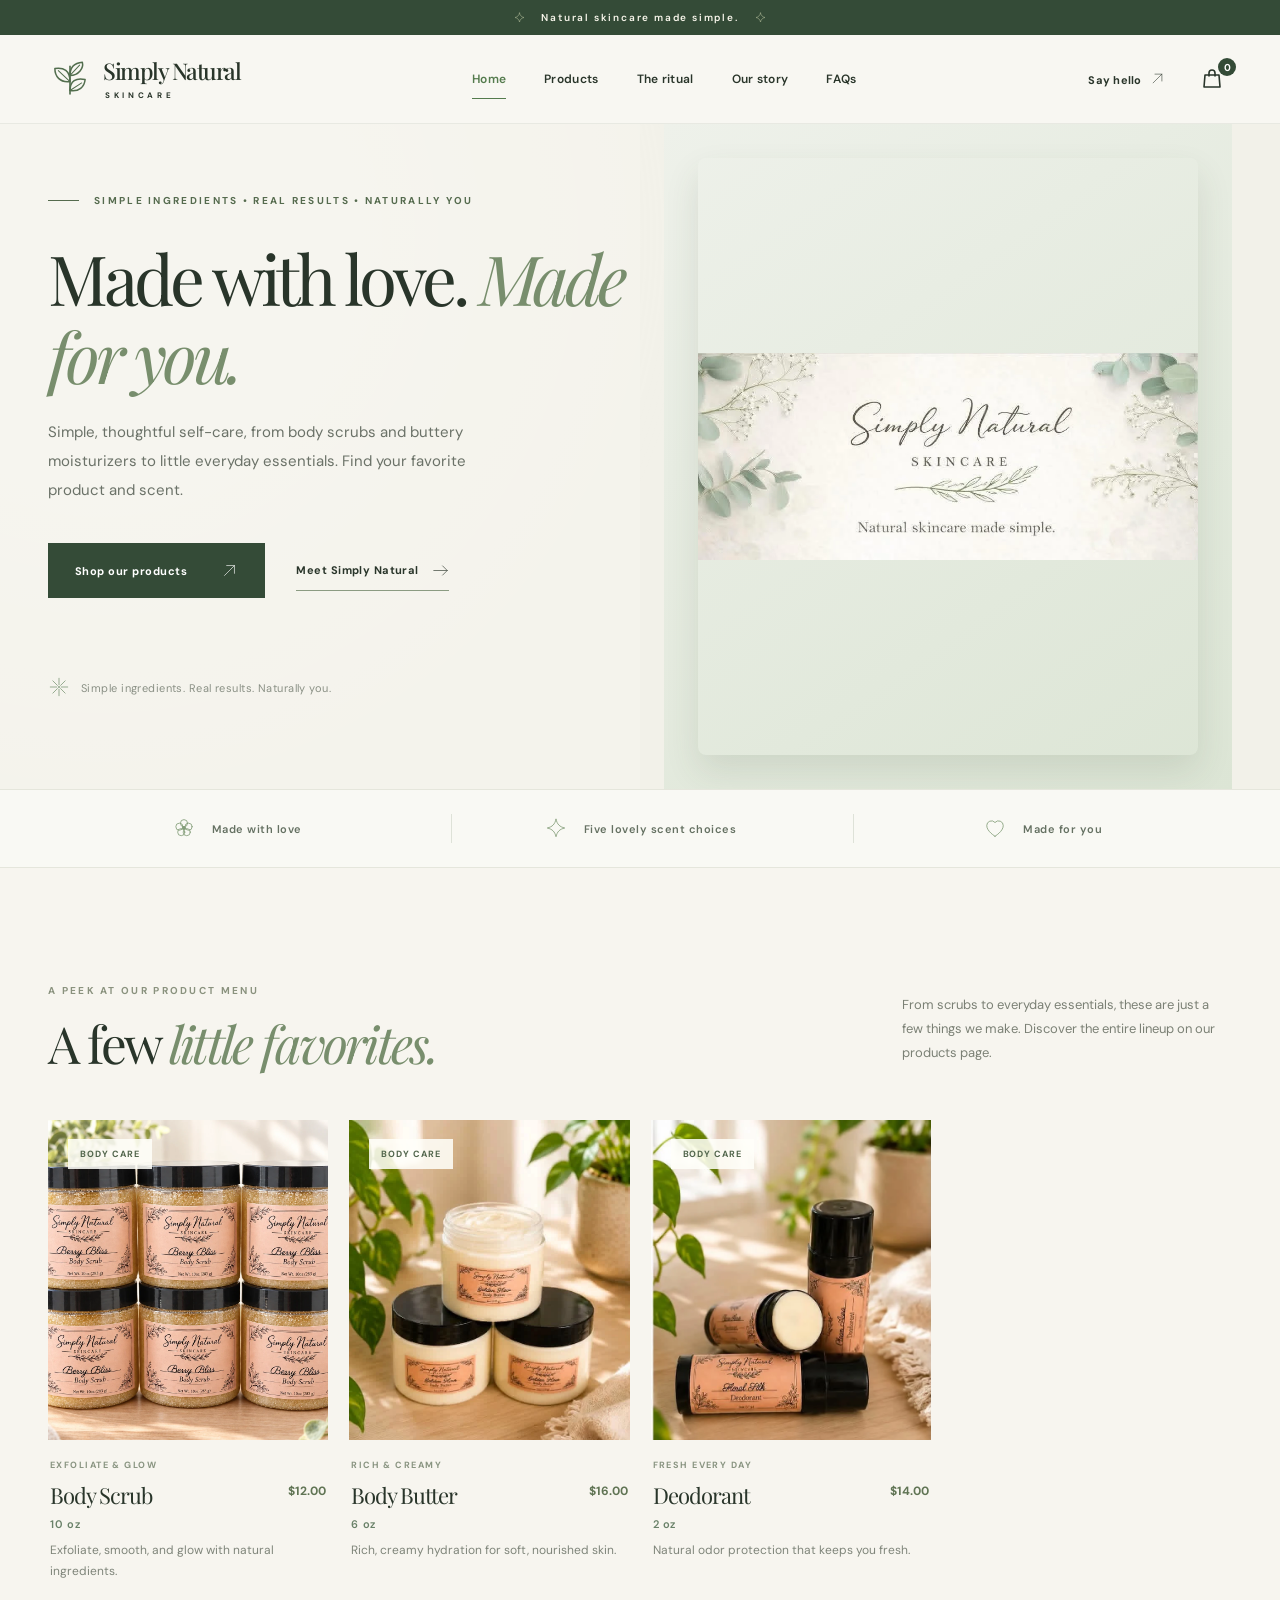
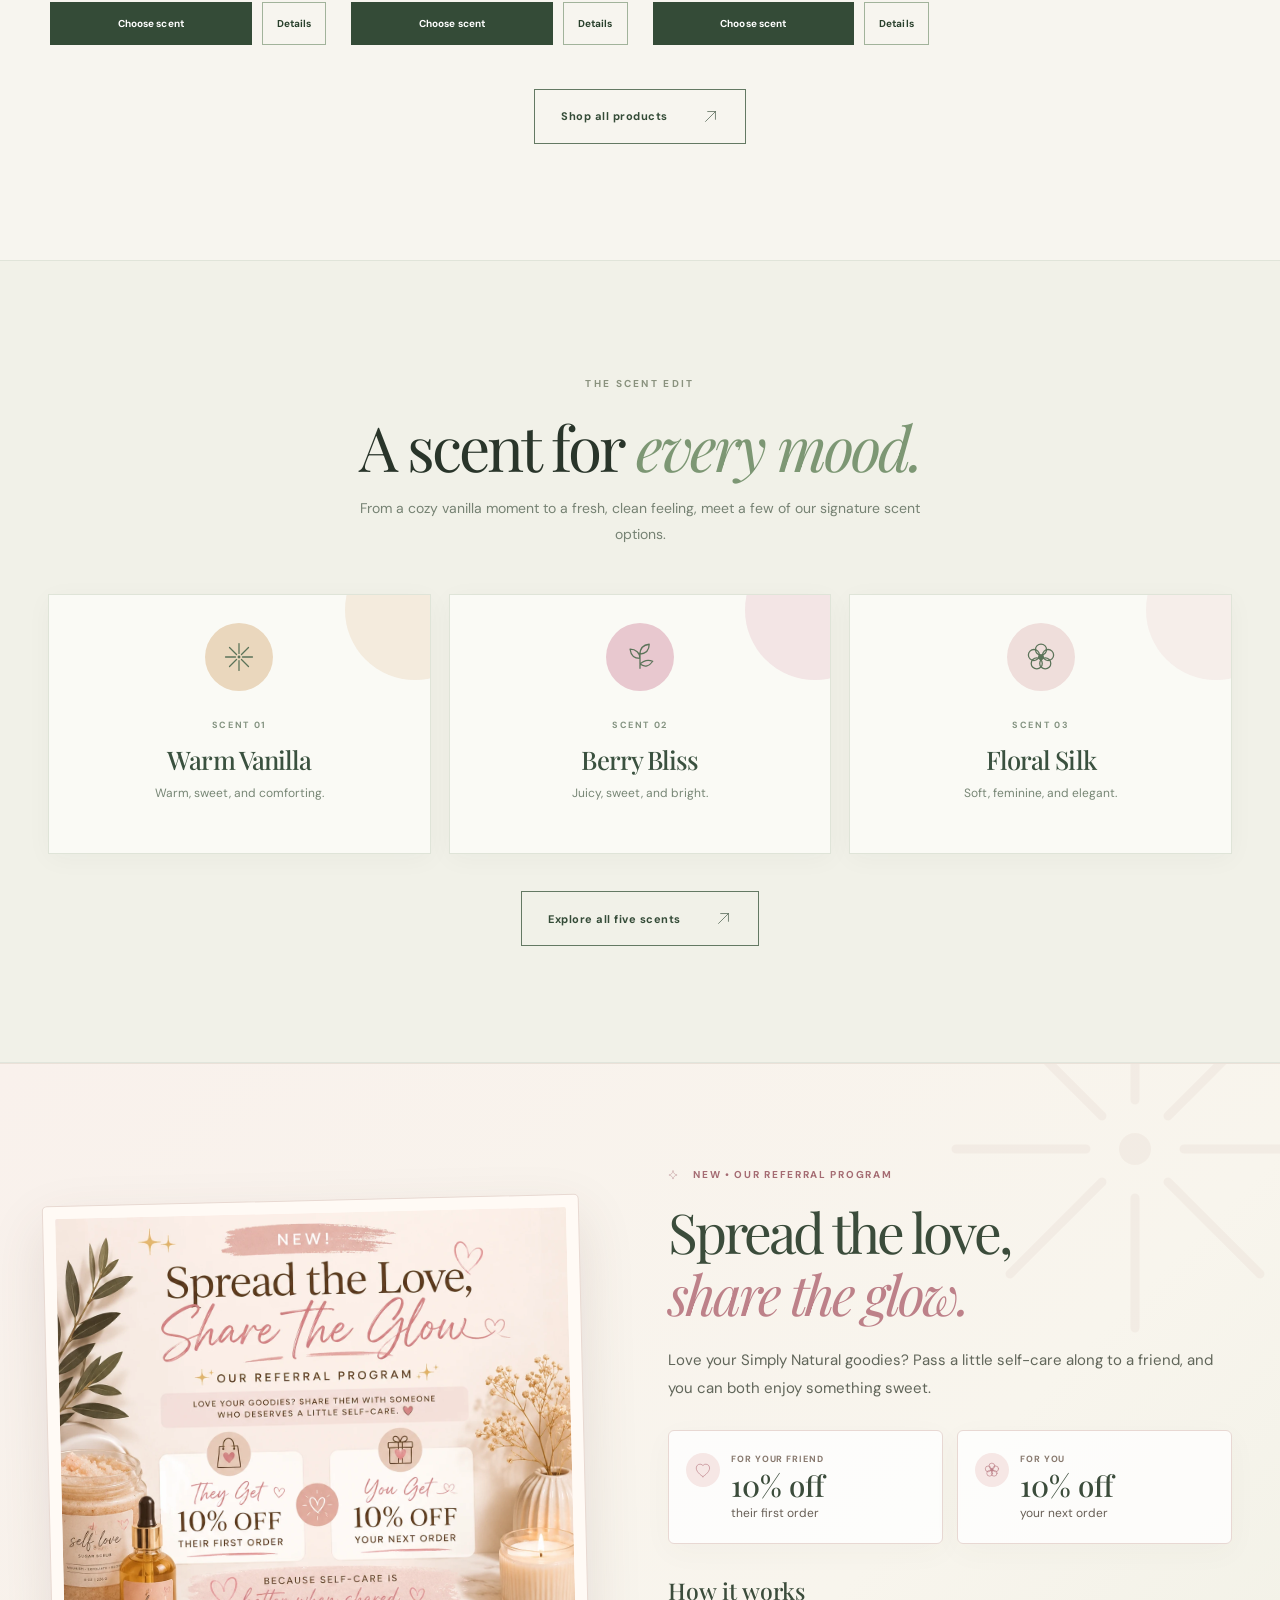
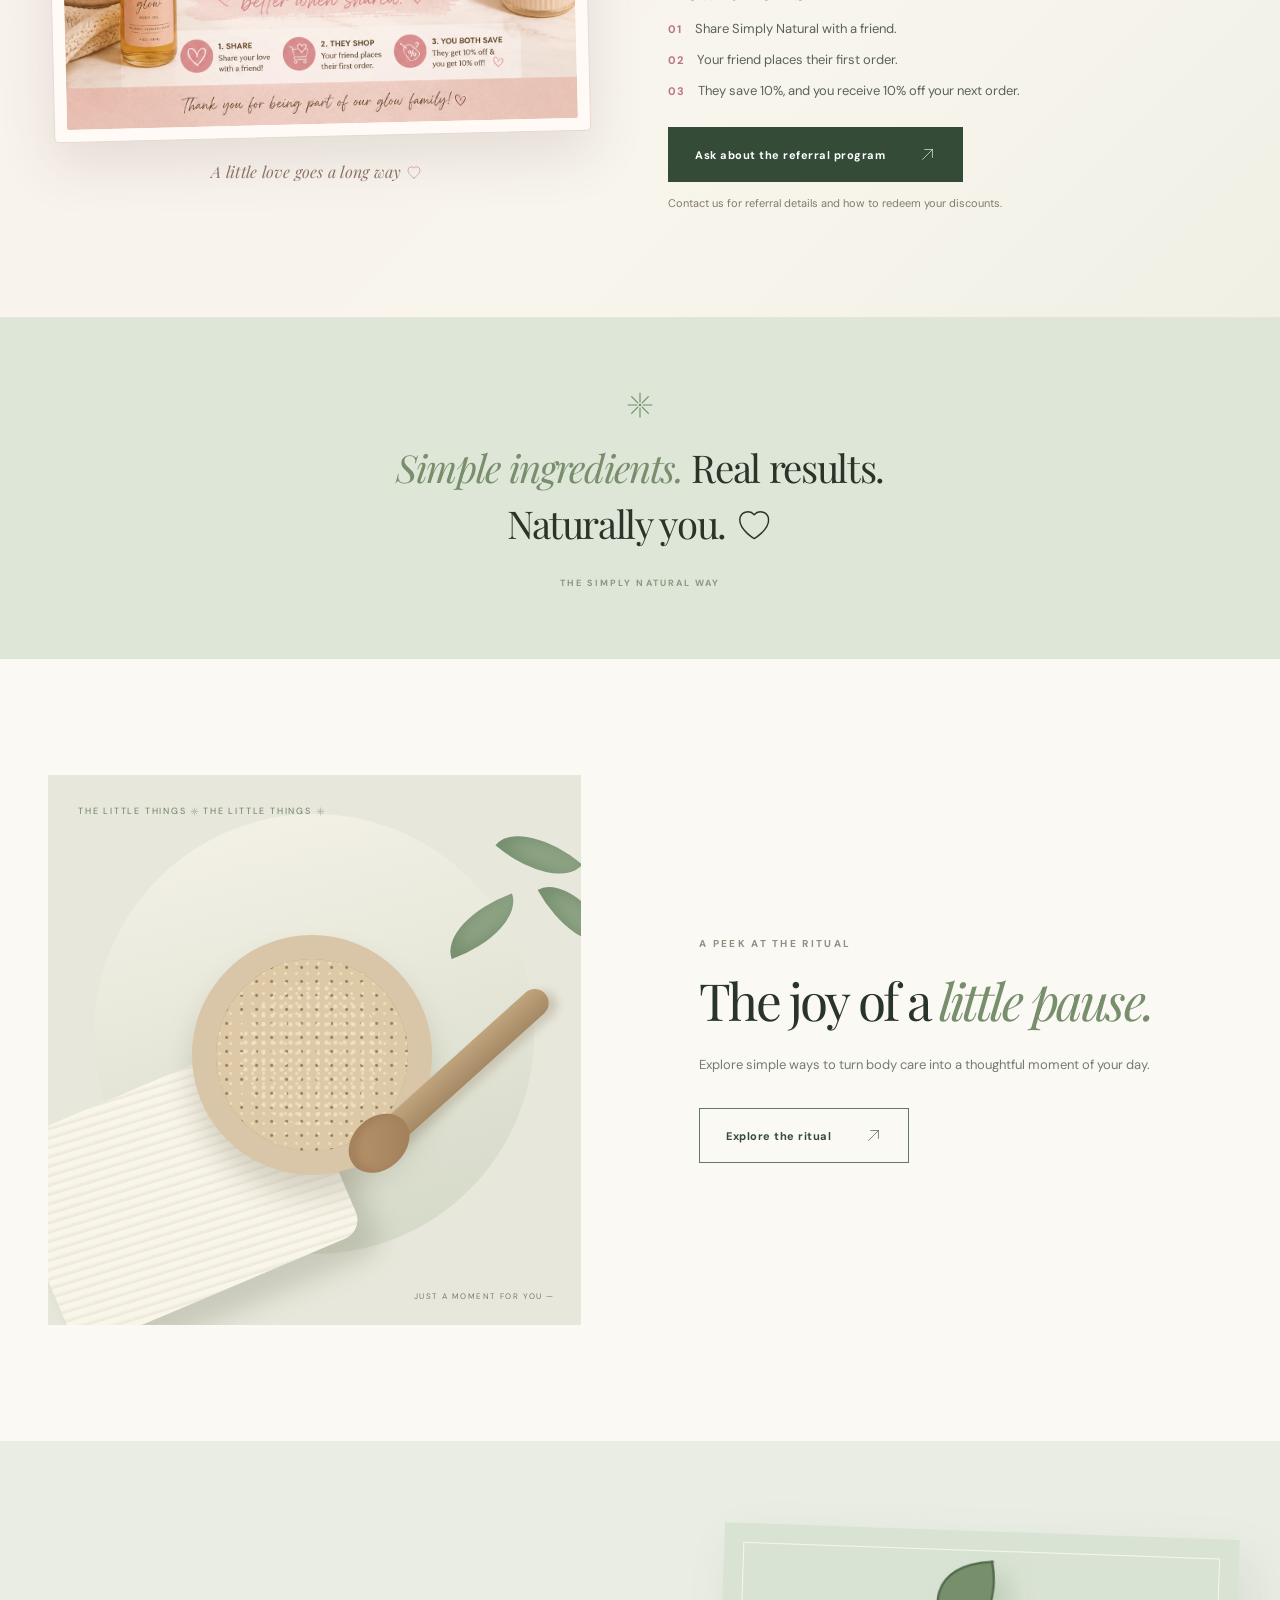
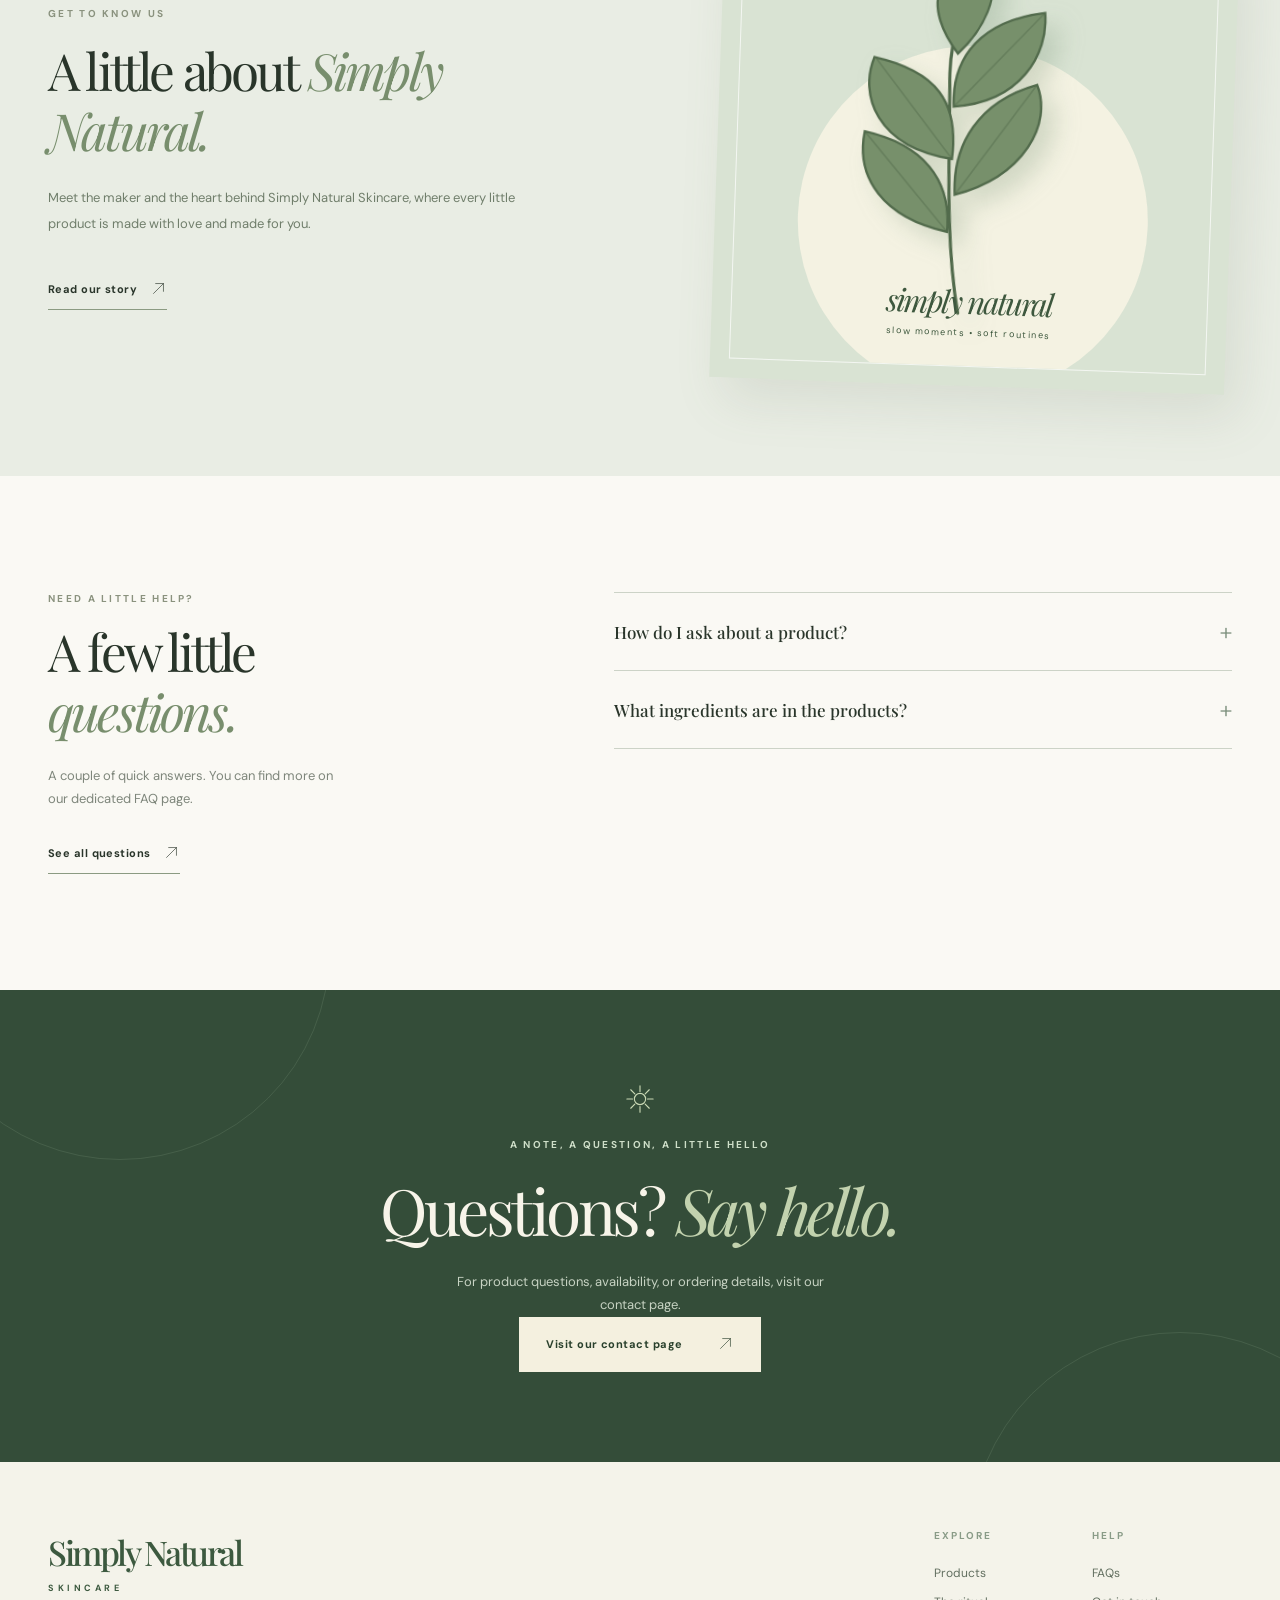
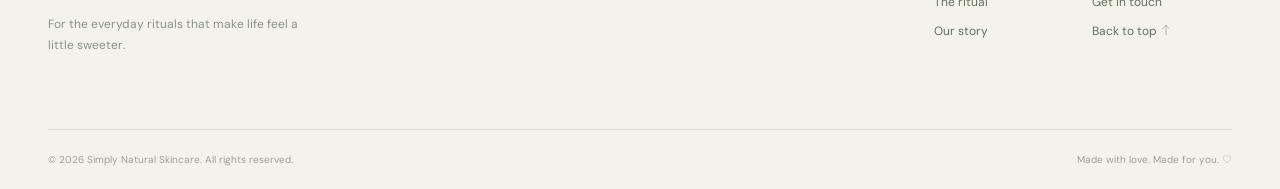
==== commit 18310588: "Add files via upload" ====
--- a/index.html
+++ b/index.html
@@ -19,7 +19,7 @@
 </head>
 <body>
 <a class="skip-link" href="#main">Skip to content</a>
-<div class="announcement"><span aria-hidden="true" class="tiny-star"><svg class="sns-vector" viewBox="0 0 48 48" xmlns="http://www.w3.org/2000/svg" fill="none" stroke="currentColor" stroke-width="1.8" stroke-linecap="round" stroke-linejoin="round" aria-hidden="true" focusable="false"><path d="M24 4.5c2.9 11.6 7.9 16.6 19.5 19.5C31.9 26.9 26.9 31.9 24 43.5 21.1 31.9 16.1 26.9 4.5 24 16.1 21.1 21.1 16.1 24 4.5Z"/></svg></span> Little rituals. Lovely moments. A naturally beautiful day. <span aria-hidden="true" class="tiny-star"><svg class="sns-vector" viewBox="0 0 48 48" xmlns="http://www.w3.org/2000/svg" fill="none" stroke="currentColor" stroke-width="1.8" stroke-linecap="round" stroke-linejoin="round" aria-hidden="true" focusable="false"><path d="M24 4.5c2.9 11.6 7.9 16.6 19.5 19.5C31.9 26.9 26.9 31.9 24 43.5 21.1 31.9 16.1 26.9 4.5 24 16.1 21.1 21.1 16.1 24 4.5Z"/></svg></span></div>
+<div class="announcement"><span aria-hidden="true" class="tiny-star"><svg aria-hidden="true" class="sns-vector" fill="none" focusable="false" stroke="currentColor" stroke-linecap="round" stroke-linejoin="round" stroke-width="1.8" viewbox="0 0 48 48" xmlns="http://www.w3.org/2000/svg"><path d="M24 4.5c2.9 11.6 7.9 16.6 19.5 19.5C31.9 26.9 26.9 31.9 24 43.5 21.1 31.9 16.1 26.9 4.5 24 16.1 21.1 21.1 16.1 24 4.5Z"></path></svg></span> Natural skincare made simple. <span aria-hidden="true" class="tiny-star"><svg aria-hidden="true" class="sns-vector" fill="none" focusable="false" stroke="currentColor" stroke-linecap="round" stroke-linejoin="round" stroke-width="1.8" viewbox="0 0 48 48" xmlns="http://www.w3.org/2000/svg"><path d="M24 4.5c2.9 11.6 7.9 16.6 19.5 19.5C31.9 26.9 26.9 31.9 24 43.5 21.1 31.9 16.1 26.9 4.5 24 16.1 21.1 21.1 16.1 24 4.5Z"></path></svg></span></div>
 <div class="demo-notice" hidden="" id="demoNotice" role="note">Ask about scent availability before ordering. Individual product photos are still being added.</div>
 <header class="site-header" id="top">
 <div class="nav-container container">
@@ -29,7 +29,7 @@
 </a>
 <nav aria-label="Main navigation" class="desktop-nav"><a aria-current="page" href="index.html">Home</a><a href="scrubs.html">Products</a><a href="ritual.html">The ritual</a><a href="story.html">Our story</a><a href="faq.html">FAQs</a></nav>
 <div class="nav-actions">
-<a class="header-contact" href="contact.html">Say hello <span aria-hidden="true"><svg class="sns-vector" viewBox="0 0 48 48" xmlns="http://www.w3.org/2000/svg" fill="none" stroke="currentColor" stroke-width="1.8" stroke-linecap="round" stroke-linejoin="round" aria-hidden="true" focusable="false"><path d="M10 38 38 10M16 10h22v22"/></svg></span></a>
+<a class="header-contact" href="contact.html">Say hello <span aria-hidden="true"><svg aria-hidden="true" class="sns-vector" fill="none" focusable="false" stroke="currentColor" stroke-linecap="round" stroke-linejoin="round" stroke-width="1.8" viewbox="0 0 48 48" xmlns="http://www.w3.org/2000/svg"><path d="M10 38 38 10M16 10h22v22"></path></svg></span></a>
 <button aria-label="Open your inquiry bag" class="bag-button" id="openCart" type="button"><svg aria-hidden="true" fill="none" viewbox="0 0 24 24"><path d="M5 8h14l1 12H4L5 8ZM9 9V6a3 3 0 0 1 6 0v3" stroke="currentColor" stroke-linecap="round" stroke-linejoin="round" stroke-width="1.6"></path></svg><span aria-live="polite" class="bag-count" id="cartCount">0</span></button>
 <button aria-controls="mobileNav" aria-expanded="false" aria-label="Open menu" class="menu-button" id="menuButton" type="button"><span></span><span></span><span></span></button>
 </div>
@@ -43,31 +43,19 @@
 <div class="eyebrow"><span class="eyebrow-line"></span>SIMPLE INGREDIENTS • REAL RESULTS • NATURALLY YOU</div>
 <h1>Made with love. <em>Made for you.</em></h1>
 <p>Simple, thoughtful self-care, from body scrubs and buttery moisturizers to little everyday essentials. Find your favorite product and scent.</p>
-<div class="hero-cta"><a class="btn btn-dark" href="scrubs.html">Shop our products <span aria-hidden="true"><svg class="sns-vector" viewBox="0 0 48 48" xmlns="http://www.w3.org/2000/svg" fill="none" stroke="currentColor" stroke-width="1.8" stroke-linecap="round" stroke-linejoin="round" aria-hidden="true" focusable="false"><path d="M10 38 38 10M16 10h22v22"/></svg></span></a><a class="text-link" href="story.html">Meet Simply Natural <span aria-hidden="true"><svg class="sns-vector" viewBox="0 0 48 48" xmlns="http://www.w3.org/2000/svg" fill="none" stroke="currentColor" stroke-width="1.8" stroke-linecap="round" stroke-linejoin="round" aria-hidden="true" focusable="false"><path d="M5 24h38M30 11l13 13-13 13"/></svg></span></a></div>
-<div class="hero-foot"><span aria-hidden="true" class="small-flower"><svg class="sns-vector" viewBox="0 0 48 48" xmlns="http://www.w3.org/2000/svg" fill="none" stroke="currentColor" stroke-width="1.8" stroke-linecap="round" stroke-linejoin="round" aria-hidden="true" focusable="false"><path d="M24 5v14M24 29v14M5 24h14M29 24h14M10.6 10.6l9.9 9.9M27.5 27.5l9.9 9.9M37.4 10.6l-9.9 9.9M20.5 27.5l-9.9 9.9"/><circle cx="24" cy="24" r="2" fill="currentColor" stroke="none"/></svg></span><span>Simple ingredients. Real results. Naturally you.</span></div>
+<div class="hero-cta"><a class="btn btn-dark" href="scrubs.html">Shop our products <span aria-hidden="true"><svg aria-hidden="true" class="sns-vector" fill="none" focusable="false" stroke="currentColor" stroke-linecap="round" stroke-linejoin="round" stroke-width="1.8" viewbox="0 0 48 48" xmlns="http://www.w3.org/2000/svg"><path d="M10 38 38 10M16 10h22v22"></path></svg></span></a><a class="text-link" href="story.html">Meet Simply Natural <span aria-hidden="true"><svg aria-hidden="true" class="sns-vector" fill="none" focusable="false" stroke="currentColor" stroke-linecap="round" stroke-linejoin="round" stroke-width="1.8" viewbox="0 0 48 48" xmlns="http://www.w3.org/2000/svg"><path d="M5 24h38M30 11l13 13-13 13"></path></svg></span></a></div>
+<div class="hero-foot"><span aria-hidden="true" class="small-flower"><svg aria-hidden="true" class="sns-vector" fill="none" focusable="false" stroke="currentColor" stroke-linecap="round" stroke-linejoin="round" stroke-width="1.8" viewbox="0 0 48 48" xmlns="http://www.w3.org/2000/svg"><path d="M24 5v14M24 29v14M5 24h14M29 24h14M10.6 10.6l9.9 9.9M27.5 27.5l9.9 9.9M37.4 10.6l-9.9 9.9M20.5 27.5l-9.9 9.9"></path><circle cx="24" cy="24" fill="currentColor" r="2" stroke="none"></circle></svg></span><span>Simple ingredients. Real results. Naturally you.</span></div>
 </div>
-<div aria-label="Illustration of a Simply Natural Skincare body scrub jar with botanical accents" class="hero-visual" role="img">
-<div class="sun-disc"></div>
-<svg aria-hidden="true" class="botanical botanical-left" fill="none" viewbox="0 0 270 480"><path d="M154 460C154 353 92 270 110 168 116 115 144 79 172 29" stroke="#53674B" stroke-linecap="round" stroke-width="3"></path><path d="M120 304C42 300 22 242 39 205c54 3 83 39 81 99ZM111 235c-56-17-73-72-61-103 44 14 68 48 61 103ZM126 365c-53-1-91-40-87-82 56 5 90 34 87 82ZM119 185c67-12 89-59 81-91-47 7-86 42-81 91ZM142 389c54-29 65-77 54-108-48 25-62 67-54 108ZM151 112c-31-47-11-79 21-83 6 34-3 66-21 83Z" fill="#859B79" fill-opacity=".85" stroke="#53674B" stroke-width="2"></path><path d="M121 303 40 207M110 235 51 133M127 365 40 284M121 185l79-90M143 389l53-107" opacity=".55" stroke="#53674B" stroke-width="1.4"></path></svg>
-<svg aria-hidden="true" class="botanical botanical-right" fill="none" viewbox="0 0 260 440"><path d="M79 428C90 346 149 294 127 184c-5-25-29-68-61-119" stroke="#61775D" stroke-linecap="round" stroke-width="3"></path><path d="M123 235c63-9 92-56 85-104-62 5-92 45-85 104ZM139 310c51-10 86-55 77-102-58 7-84 46-77 102ZM107 173C47 169 18 125 24 92c48 1 79 30 83 81ZM107 363c-54-5-84-36-82-78 49 3 78 27 82 78Z" fill="#A6B797" stroke="#61775D" stroke-width="2"></path><path d="m123 235 85-104M140 309l76-101M108 173 25 92M107 363 25 285" opacity=".6" stroke="#61775D" stroke-width="1.5"></path></svg>
-<div class="jar-scene hero-jar">
-<div class="jar-shadow"></div>
-<div class="jar-lid"><div class="lid-rim"></div></div>
-<div class="jar-glass"><div class="jar-shine"></div><div class="jar-content"></div><div class="jar-sticker"><span class="jar-sticker-mark"><svg class="sns-vector" viewBox="0 0 48 48" xmlns="http://www.w3.org/2000/svg" fill="none" stroke="currentColor" stroke-width="1.8" stroke-linecap="round" stroke-linejoin="round" aria-hidden="true" focusable="false"><path d="M24 5v14M24 29v14M5 24h14M29 24h14M10.6 10.6l9.9 9.9M27.5 27.5l9.9 9.9M37.4 10.6l-9.9 9.9M20.5 27.5l-9.9 9.9"/><circle cx="24" cy="24" r="2" fill="currentColor" stroke="none"/></svg></span><span class="jar-sticker-brand">simply natural</span><span class="jar-sticker-kind">SKINCARE</span><span class="jar-sticker-rule"></span><span class="jar-sticker-name">body scrub</span><span class="jar-sticker-bottom">a moment of softness</span></div></div>
-</div>
-<span aria-hidden="true" class="hero-decoration deco-one"><svg class="sns-vector" viewBox="0 0 48 48" xmlns="http://www.w3.org/2000/svg" fill="none" stroke="currentColor" stroke-width="1.8" stroke-linecap="round" stroke-linejoin="round" aria-hidden="true" focusable="false"><circle cx="24" cy="24" r="3"/><path d="M24 4v13M24 31v13M4 24h13M31 24h13M10 10l9.2 9.2M28.8 28.8 38 38M38 10l-9.2 9.2M19.2 28.8 10 38"/></svg></span><span aria-hidden="true" class="hero-decoration deco-two"><svg class="sns-vector" viewBox="0 0 48 48" xmlns="http://www.w3.org/2000/svg" fill="none" stroke="currentColor" stroke-width="1.8" stroke-linecap="round" stroke-linejoin="round" aria-hidden="true" focusable="false"><path d="M24 5v14M24 29v14M5 24h14M29 24h14M10.6 10.6l9.9 9.9M27.5 27.5l9.9 9.9M37.4 10.6l-9.9 9.9M20.5 27.5l-9.9 9.9"/><circle cx="24" cy="24" r="2" fill="currentColor" stroke="none"/></svg></span>
-<div class="hero-note"><span aria-hidden="true" class="hero-note-icon"><svg class="sns-vector" viewBox="0 0 48 48" xmlns="http://www.w3.org/2000/svg" fill="none" stroke="currentColor" stroke-width="1.8" stroke-linecap="round" stroke-linejoin="round" aria-hidden="true" focusable="false"><circle cx="24" cy="13.5" r="7.8"/><circle cx="34" cy="21.2" r="7.8"/><circle cx="30" cy="33" r="7.8"/><circle cx="18" cy="33" r="7.8"/><circle cx="14" cy="21.2" r="7.8"/><circle cx="24" cy="24" r="4" fill="currentColor" stroke="none"/></svg></span><span>Love the skin you're in.<small>Every single day.</small></span></div>
-<div class="hero-index">01 / EVERYDAY BEAUTY</div>
-</div>
+<div class="hero-visual hero-visual-banner"><img alt="Simply Natural Skincare banner with the words Simply Natural Skincare and Natural skincare made simple." class="hero-banner-image" decoding="async" loading="eager" src="assets/homepage_brand_banner.webp"/></div>
 </div>
 </section>
-<section aria-label="What makes our website special" class="benefits-strip"><div class="container benefits-grid"><div><span aria-hidden="true"><svg class="sns-vector" viewBox="0 0 48 48" xmlns="http://www.w3.org/2000/svg" fill="none" stroke="currentColor" stroke-width="1.8" stroke-linecap="round" stroke-linejoin="round" aria-hidden="true" focusable="false"><circle cx="24" cy="13.5" r="7.8"/><circle cx="34" cy="21.2" r="7.8"/><circle cx="30" cy="33" r="7.8"/><circle cx="18" cy="33" r="7.8"/><circle cx="14" cy="21.2" r="7.8"/><circle cx="24" cy="24" r="4" fill="currentColor" stroke="none"/></svg></span> Made with love</div><div><span aria-hidden="true"><svg class="sns-vector" viewBox="0 0 48 48" xmlns="http://www.w3.org/2000/svg" fill="none" stroke="currentColor" stroke-width="1.8" stroke-linecap="round" stroke-linejoin="round" aria-hidden="true" focusable="false"><path d="M24 5c2.8 11.3 7.7 16.2 19 19-11.3 2.8-16.2 7.7-19 19-2.8-11.3-7.7-16.2-19-19C16.3 21.2 21.2 16.3 24 5Z"/></svg></span> Five lovely scent choices</div><div><span aria-hidden="true"><svg class="sns-vector" viewBox="0 0 48 48" xmlns="http://www.w3.org/2000/svg" fill="none" stroke="currentColor" stroke-width="1.8" stroke-linecap="round" stroke-linejoin="round" aria-hidden="true" focusable="false"><path d="M24 42S6 31.5 6 18.8a10.2 10.2 0 0 1 18-6.7 10.2 10.2 0 0 1 18 6.7C42 31.5 24 42 24 42Z"/></svg></span> Made for you</div></div></section>
+<section aria-label="What makes our website special" class="benefits-strip"><div class="container benefits-grid"><div><span aria-hidden="true"><svg aria-hidden="true" class="sns-vector" fill="none" focusable="false" stroke="currentColor" stroke-linecap="round" stroke-linejoin="round" stroke-width="1.8" viewbox="0 0 48 48" xmlns="http://www.w3.org/2000/svg"><circle cx="24" cy="13.5" r="7.8"></circle><circle cx="34" cy="21.2" r="7.8"></circle><circle cx="30" cy="33" r="7.8"></circle><circle cx="18" cy="33" r="7.8"></circle><circle cx="14" cy="21.2" r="7.8"></circle><circle cx="24" cy="24" fill="currentColor" r="4" stroke="none"></circle></svg></span> Made with love</div><div><span aria-hidden="true"><svg aria-hidden="true" class="sns-vector" fill="none" focusable="false" stroke="currentColor" stroke-linecap="round" stroke-linejoin="round" stroke-width="1.8" viewbox="0 0 48 48" xmlns="http://www.w3.org/2000/svg"><path d="M24 5c2.8 11.3 7.7 16.2 19 19-11.3 2.8-16.2 7.7-19 19-2.8-11.3-7.7-16.2-19-19C16.3 21.2 21.2 16.3 24 5Z"></path></svg></span> Five lovely scent choices</div><div><span aria-hidden="true"><svg aria-hidden="true" class="sns-vector" fill="none" focusable="false" stroke="currentColor" stroke-linecap="round" stroke-linejoin="round" stroke-width="1.8" viewbox="0 0 48 48" xmlns="http://www.w3.org/2000/svg"><path d="M24 42S6 31.5 6 18.8a10.2 10.2 0 0 1 18-6.7 10.2 10.2 0 0 1 18 6.7C42 31.5 24 42 24 42Z"></path></svg></span> Made for you</div></div></section>
 <section class="shop-section section-pad" id="featured">
 <div class="container">
 <div class="section-intro intro-split"><div><div class="eyebrow eyebrow-soft">A PEEK AT OUR PRODUCT MENU</div><h2>A few <em>little favorites.</em></h2></div><p>From scrubs to everyday essentials, these are just a few things we make. Discover the entire lineup on our products page.</p></div>
 <div class="products-grid" data-limit="3" id="productsGrid"></div>
 </div>
-<div class="section-end-link"><a class="btn btn-outline" href="scrubs.html">Shop all products <span aria-hidden="true"><svg class="sns-vector" viewBox="0 0 48 48" xmlns="http://www.w3.org/2000/svg" fill="none" stroke="currentColor" stroke-width="1.8" stroke-linecap="round" stroke-linejoin="round" aria-hidden="true" focusable="false"><path d="M10 38 38 10M16 10h22v22"/></svg></span></a></div></section><section aria-labelledby="scents-heading" class="scents-section section-pad" id="scents"><div class="container"><div class="section-intro scents-intro"><div class="eyebrow eyebrow-soft">THE SCENT EDIT</div><h2>A scent for <em>every mood.</em></h2><p>From a cozy vanilla moment to a fresh, clean feeling, meet a few of our signature scent options.</p></div><div class="scent-grid"><article class="scent-card scent-vanilla"><div aria-hidden="true" class="scent-symbol"><svg class="sns-vector" viewBox="0 0 48 48" xmlns="http://www.w3.org/2000/svg" fill="none" stroke="currentColor" stroke-width="1.8" stroke-linecap="round" stroke-linejoin="round" aria-hidden="true" focusable="false"><path d="M24 5v14M24 29v14M5 24h14M29 24h14M10.6 10.6l9.9 9.9M27.5 27.5l9.9 9.9M37.4 10.6l-9.9 9.9M20.5 27.5l-9.9 9.9"/><circle cx="24" cy="24" r="2" fill="currentColor" stroke="none"/></svg></div><div class="scent-card-content"><span class="scent-count">SCENT 01</span><h3>Warm Vanilla</h3><p>Warm, sweet, and comforting.</p></div></article><article class="scent-card scent-berry"><div aria-hidden="true" class="scent-symbol"><svg class="sns-vector" viewBox="0 0 48 48" xmlns="http://www.w3.org/2000/svg" fill="none" stroke="currentColor" stroke-width="1.8" stroke-linecap="round" stroke-linejoin="round" aria-hidden="true" focusable="false"><path d="M24 40V17M24 26c-8 0-13-5-14-13 8 0 14 5 14 13ZM24 20c0-8 5-13 13-14 0 8-4 13-13 14ZM24 34c7-7 13-6 18-4-5 7-11 9-18 4Z"/></svg></div><div class="scent-card-content"><span class="scent-count">SCENT 02</span><h3>Berry Bliss</h3><p>Juicy, sweet, and bright.</p></div></article><article class="scent-card scent-floral"><div aria-hidden="true" class="scent-symbol"><svg class="sns-vector" viewBox="0 0 48 48" xmlns="http://www.w3.org/2000/svg" fill="none" stroke="currentColor" stroke-width="1.8" stroke-linecap="round" stroke-linejoin="round" aria-hidden="true" focusable="false"><circle cx="24" cy="13.5" r="7.8"/><circle cx="34" cy="21.2" r="7.8"/><circle cx="30" cy="33" r="7.8"/><circle cx="18" cy="33" r="7.8"/><circle cx="14" cy="21.2" r="7.8"/><circle cx="24" cy="24" r="4" fill="currentColor" stroke="none"/></svg></div><div class="scent-card-content"><span class="scent-count">SCENT 03</span><h3>Floral Silk</h3><p>Soft, feminine, and elegant.</p></div></article></div><div class="scents-bottom-link"><a class="btn btn-outline" href="scrubs.html#scents">Explore all five scents <span aria-hidden="true"><svg class="sns-vector" viewBox="0 0 48 48" xmlns="http://www.w3.org/2000/svg" fill="none" stroke="currentColor" stroke-width="1.8" stroke-linecap="round" stroke-linejoin="round" aria-hidden="true" focusable="false"><path d="M10 38 38 10M16 10h22v22"/></svg></span></a></div></div></section>
+<div class="section-end-link"><a class="btn btn-outline" href="scrubs.html">Shop all products <span aria-hidden="true"><svg aria-hidden="true" class="sns-vector" fill="none" focusable="false" stroke="currentColor" stroke-linecap="round" stroke-linejoin="round" stroke-width="1.8" viewbox="0 0 48 48" xmlns="http://www.w3.org/2000/svg"><path d="M10 38 38 10M16 10h22v22"></path></svg></span></a></div></section><section aria-labelledby="scents-heading" class="scents-section section-pad" id="scents"><div class="container"><div class="section-intro scents-intro"><div class="eyebrow eyebrow-soft">THE SCENT EDIT</div><h2>A scent for <em>every mood.</em></h2><p>From a cozy vanilla moment to a fresh, clean feeling, meet a few of our signature scent options.</p></div><div class="scent-grid"><article class="scent-card scent-vanilla"><div aria-hidden="true" class="scent-symbol"><svg aria-hidden="true" class="sns-vector" fill="none" focusable="false" stroke="currentColor" stroke-linecap="round" stroke-linejoin="round" stroke-width="1.8" viewbox="0 0 48 48" xmlns="http://www.w3.org/2000/svg"><path d="M24 5v14M24 29v14M5 24h14M29 24h14M10.6 10.6l9.9 9.9M27.5 27.5l9.9 9.9M37.4 10.6l-9.9 9.9M20.5 27.5l-9.9 9.9"></path><circle cx="24" cy="24" fill="currentColor" r="2" stroke="none"></circle></svg></div><div class="scent-card-content"><span class="scent-count">SCENT 01</span><h3>Warm Vanilla</h3><p>Warm, sweet, and comforting.</p></div></article><article class="scent-card scent-berry"><div aria-hidden="true" class="scent-symbol"><svg aria-hidden="true" class="sns-vector" fill="none" focusable="false" stroke="currentColor" stroke-linecap="round" stroke-linejoin="round" stroke-width="1.8" viewbox="0 0 48 48" xmlns="http://www.w3.org/2000/svg"><path d="M24 40V17M24 26c-8 0-13-5-14-13 8 0 14 5 14 13ZM24 20c0-8 5-13 13-14 0 8-4 13-13 14ZM24 34c7-7 13-6 18-4-5 7-11 9-18 4Z"></path></svg></div><div class="scent-card-content"><span class="scent-count">SCENT 02</span><h3>Berry Bliss</h3><p>Juicy, sweet, and bright.</p></div></article><article class="scent-card scent-floral"><div aria-hidden="true" class="scent-symbol"><svg aria-hidden="true" class="sns-vector" fill="none" focusable="false" stroke="currentColor" stroke-linecap="round" stroke-linejoin="round" stroke-width="1.8" viewbox="0 0 48 48" xmlns="http://www.w3.org/2000/svg"><circle cx="24" cy="13.5" r="7.8"></circle><circle cx="34" cy="21.2" r="7.8"></circle><circle cx="30" cy="33" r="7.8"></circle><circle cx="18" cy="33" r="7.8"></circle><circle cx="14" cy="21.2" r="7.8"></circle><circle cx="24" cy="24" fill="currentColor" r="4" stroke="none"></circle></svg></div><div class="scent-card-content"><span class="scent-count">SCENT 03</span><h3>Floral Silk</h3><p>Soft, feminine, and elegant.</p></div></article></div><div class="scents-bottom-link"><a class="btn btn-outline" href="scrubs.html#scents">Explore all five scents <span aria-hidden="true"><svg aria-hidden="true" class="sns-vector" fill="none" focusable="false" stroke="currentColor" stroke-linecap="round" stroke-linejoin="round" stroke-width="1.8" viewbox="0 0 48 48" xmlns="http://www.w3.org/2000/svg"><path d="M10 38 38 10M16 10h22v22"></path></svg></span></a></div></div></section>
 <!-- Share the Glow referral program; offer fulfillment is handled by the business, not by this static website. -->
 <section aria-labelledby="referral-title" class="referral-section" id="referral-program">
 <div class="container referral-grid">
@@ -75,19 +63,19 @@
 <div class="referral-photo-frame">
 <img alt="Simply Natural Skincare Share the Glow referral program: your friend gets 10% off their first order, and you get 10% off your next order." decoding="async" height="1254" loading="lazy" src="assets/share-the-glow-referral.webp" width="1254"/>
 </div>
-<span class="referral-photo-footnote">A little love goes a long way <span aria-hidden="true"><svg class="sns-vector" viewBox="0 0 48 48" xmlns="http://www.w3.org/2000/svg" fill="none" stroke="currentColor" stroke-width="1.8" stroke-linecap="round" stroke-linejoin="round" aria-hidden="true" focusable="false"><path d="M24 42S6 31.5 6 18.8a10.2 10.2 0 0 1 18-6.7 10.2 10.2 0 0 1 18 6.7C42 31.5 24 42 24 42Z"/></svg></span></span>
+<span class="referral-photo-footnote">A little love goes a long way <span aria-hidden="true"><svg aria-hidden="true" class="sns-vector" fill="none" focusable="false" stroke="currentColor" stroke-linecap="round" stroke-linejoin="round" stroke-width="1.8" viewbox="0 0 48 48" xmlns="http://www.w3.org/2000/svg"><path d="M24 42S6 31.5 6 18.8a10.2 10.2 0 0 1 18-6.7 10.2 10.2 0 0 1 18 6.7C42 31.5 24 42 24 42Z"></path></svg></span></span>
 </div>
 <div class="referral-copy">
-<div class="eyebrow eyebrow-soft"><span aria-hidden="true"><svg class="sns-vector" viewBox="0 0 48 48" xmlns="http://www.w3.org/2000/svg" fill="none" stroke="currentColor" stroke-width="1.8" stroke-linecap="round" stroke-linejoin="round" aria-hidden="true" focusable="false"><path d="M24 4.5c2.9 11.6 7.9 16.6 19.5 19.5C31.9 26.9 26.9 31.9 24 43.5 21.1 31.9 16.1 26.9 4.5 24 16.1 21.1 21.1 16.1 24 4.5Z"/></svg></span> NEW • OUR REFERRAL PROGRAM</div>
+<div class="eyebrow eyebrow-soft"><span aria-hidden="true"><svg aria-hidden="true" class="sns-vector" fill="none" focusable="false" stroke="currentColor" stroke-linecap="round" stroke-linejoin="round" stroke-width="1.8" viewbox="0 0 48 48" xmlns="http://www.w3.org/2000/svg"><path d="M24 4.5c2.9 11.6 7.9 16.6 19.5 19.5C31.9 26.9 26.9 31.9 24 43.5 21.1 31.9 16.1 26.9 4.5 24 16.1 21.1 21.1 16.1 24 4.5Z"></path></svg></span> NEW • OUR REFERRAL PROGRAM</div>
 <h2 id="referral-title">Spread the love,<br/><em>share the glow.</em></h2>
 <p class="referral-lead">Love your Simply Natural goodies? Pass a little self-care along to a friend, and you can both enjoy something sweet.</p>
 <div aria-label="Referral rewards" class="referral-offers">
 <div class="referral-offer">
-<span aria-hidden="true" class="referral-offer-icon"><svg class="sns-vector" viewBox="0 0 48 48" xmlns="http://www.w3.org/2000/svg" fill="none" stroke="currentColor" stroke-width="1.8" stroke-linecap="round" stroke-linejoin="round" aria-hidden="true" focusable="false"><path d="M24 42S6 31.5 6 18.8a10.2 10.2 0 0 1 18-6.7 10.2 10.2 0 0 1 18 6.7C42 31.5 24 42 24 42Z"/></svg></span>
+<span aria-hidden="true" class="referral-offer-icon"><svg aria-hidden="true" class="sns-vector" fill="none" focusable="false" stroke="currentColor" stroke-linecap="round" stroke-linejoin="round" stroke-width="1.8" viewbox="0 0 48 48" xmlns="http://www.w3.org/2000/svg"><path d="M24 42S6 31.5 6 18.8a10.2 10.2 0 0 1 18-6.7 10.2 10.2 0 0 1 18 6.7C42 31.5 24 42 24 42Z"></path></svg></span>
 <div><span class="referral-offer-label">FOR YOUR FRIEND</span><strong>10% off</strong><span class="referral-offer-detail">their first order</span></div>
 </div>
 <div class="referral-offer">
-<span aria-hidden="true" class="referral-offer-icon"><svg class="sns-vector" viewBox="0 0 48 48" xmlns="http://www.w3.org/2000/svg" fill="none" stroke="currentColor" stroke-width="1.8" stroke-linecap="round" stroke-linejoin="round" aria-hidden="true" focusable="false"><circle cx="24" cy="13.5" r="7.8"/><circle cx="34" cy="21.2" r="7.8"/><circle cx="30" cy="33" r="7.8"/><circle cx="18" cy="33" r="7.8"/><circle cx="14" cy="21.2" r="7.8"/><circle cx="24" cy="24" r="4" fill="currentColor" stroke="none"/></svg></span>
+<span aria-hidden="true" class="referral-offer-icon"><svg aria-hidden="true" class="sns-vector" fill="none" focusable="false" stroke="currentColor" stroke-linecap="round" stroke-linejoin="round" stroke-width="1.8" viewbox="0 0 48 48" xmlns="http://www.w3.org/2000/svg"><circle cx="24" cy="13.5" r="7.8"></circle><circle cx="34" cy="21.2" r="7.8"></circle><circle cx="30" cy="33" r="7.8"></circle><circle cx="18" cy="33" r="7.8"></circle><circle cx="14" cy="21.2" r="7.8"></circle><circle cx="24" cy="24" fill="currentColor" r="4" stroke="none"></circle></svg></span>
 <div><span class="referral-offer-label">FOR YOU</span><strong>10% off</strong><span class="referral-offer-detail">your next order</span></div>
 </div>
 </div>
@@ -99,18 +87,18 @@
 <li><span>03</span> They save 10%, and you receive 10% off your next order.</li>
 </ol>
 </div>
-<a class="btn btn-dark" href="contact.html">Ask about the referral program <span aria-hidden="true"><svg class="sns-vector" viewBox="0 0 48 48" xmlns="http://www.w3.org/2000/svg" fill="none" stroke="currentColor" stroke-width="1.8" stroke-linecap="round" stroke-linejoin="round" aria-hidden="true" focusable="false"><path d="M10 38 38 10M16 10h22v22"/></svg></span></a>
+<a class="btn btn-dark" href="contact.html">Ask about the referral program <span aria-hidden="true"><svg aria-hidden="true" class="sns-vector" fill="none" focusable="false" stroke="currentColor" stroke-linecap="round" stroke-linejoin="round" stroke-width="1.8" viewbox="0 0 48 48" xmlns="http://www.w3.org/2000/svg"><path d="M10 38 38 10M16 10h22v22"></path></svg></span></a>
 <p class="referral-note">Contact us for referral details and how to redeem your discounts.</p>
 </div>
 </div>
 </section>
-<section class="quote-section"><div class="container quote-inner"><span aria-hidden="true" class="quote-flower"><svg class="sns-vector" viewBox="0 0 48 48" xmlns="http://www.w3.org/2000/svg" fill="none" stroke="currentColor" stroke-width="1.8" stroke-linecap="round" stroke-linejoin="round" aria-hidden="true" focusable="false"><path d="M24 5v14M24 29v14M5 24h14M29 24h14M10.6 10.6l9.9 9.9M27.5 27.5l9.9 9.9M37.4 10.6l-9.9 9.9M20.5 27.5l-9.9 9.9"/><circle cx="24" cy="24" r="2" fill="currentColor" stroke="none"/></svg></span><p><em>Simple ingredients.</em> Real results.<br/>Naturally you. <svg class="sns-vector" viewBox="0 0 48 48" xmlns="http://www.w3.org/2000/svg" fill="none" stroke="currentColor" stroke-width="1.8" stroke-linecap="round" stroke-linejoin="round" aria-hidden="true" focusable="false"><path d="M24 42S6 31.5 6 18.8a10.2 10.2 0 0 1 18-6.7 10.2 10.2 0 0 1 18 6.7C42 31.5 24 42 24 42Z"/></svg></p><span class="quote-caption">THE SIMPLY NATURAL WAY</span></div></section>
-<section class="ritual-section section-pad" id="ritual-preview"><div class="container ritual-grid"><div class="ritual-visual"><div class="ritual-shape"></div><span class="ritual-circle-text">THE LITTLE THINGS <svg class="sns-vector" viewBox="0 0 48 48" xmlns="http://www.w3.org/2000/svg" fill="none" stroke="currentColor" stroke-width="1.8" stroke-linecap="round" stroke-linejoin="round" aria-hidden="true" focusable="false"><path d="M24 5v14M24 29v14M5 24h14M29 24h14M10.6 10.6l9.9 9.9M27.5 27.5l9.9 9.9M37.4 10.6l-9.9 9.9M20.5 27.5l-9.9 9.9"/><circle cx="24" cy="24" r="2" fill="currentColor" stroke="none"/></svg> THE LITTLE THINGS <svg class="sns-vector" viewBox="0 0 48 48" xmlns="http://www.w3.org/2000/svg" fill="none" stroke="currentColor" stroke-width="1.8" stroke-linecap="round" stroke-linejoin="round" aria-hidden="true" focusable="false"><path d="M24 5v14M24 29v14M5 24h14M29 24h14M10.6 10.6l9.9 9.9M27.5 27.5l9.9 9.9M37.4 10.6l-9.9 9.9M20.5 27.5l-9.9 9.9"/><circle cx="24" cy="24" r="2" fill="currentColor" stroke="none"/></svg></span><div class="ritual-cloth"></div><div class="ritual-bowl"><div class="ritual-bowl-inner"></div><div class="ritual-grains"></div></div><div class="ritual-spoon"></div><div class="ritual-leaf leaf-a"></div><div class="ritual-leaf leaf-b"></div><div class="ritual-leaf leaf-c"></div><span class="ritual-photo-caption">JUST A MOMENT FOR YOU —</span></div><div class="ritual-content"><div class="eyebrow eyebrow-soft">A PEEK AT THE RITUAL</div><h2>The joy of a <em>little pause.</em></h2><p>Explore simple ways to turn body care into a thoughtful moment of your day.</p><a class="btn btn-outline" href="ritual.html">Explore the ritual <span aria-hidden="true"><svg class="sns-vector" viewBox="0 0 48 48" xmlns="http://www.w3.org/2000/svg" fill="none" stroke="currentColor" stroke-width="1.8" stroke-linecap="round" stroke-linejoin="round" aria-hidden="true" focusable="false"><path d="M10 38 38 10M16 10h22v22"/></svg></span></a></div></div></section>
-<section class="story-section" id="story-preview"><div class="container story-grid"><div class="story-copy"><div class="eyebrow eyebrow-soft">GET TO KNOW US</div><h2>A little about <em>Simply Natural.</em></h2><p>Meet the maker and the heart behind Simply Natural Skincare, where every little product is made with love and made for you.</p><a class="text-link story-link" href="story.html">Read our story <span aria-hidden="true"><svg class="sns-vector" viewBox="0 0 48 48" xmlns="http://www.w3.org/2000/svg" fill="none" stroke="currentColor" stroke-width="1.8" stroke-linecap="round" stroke-linejoin="round" aria-hidden="true" focusable="false"><path d="M10 38 38 10M16 10h22v22"/></svg></span></a></div><div class="story-card"><div class="story-card-frame"><div class="story-sun"></div><svg aria-hidden="true" class="story-plant" fill="none" viewbox="0 0 460 500"><path d="M215 484c-19-92-17-194-20-288-3-61 13-106 48-156" stroke="#526B4C" stroke-linecap="round" stroke-width="4"></path><path d="M201 290C105 278 81 213 99 165c78 15 109 52 102 125ZM201 224c83-8 117-69 111-122-78 12-116 58-111 122ZM198 382c-81-15-118-64-108-123 73 14 112 56 108 123ZM206 335c87-26 120-94 99-142-73 23-104 79-99 142ZM204 157c-45-55-38-111 39-117 10 45-7 85-39 117Z" fill="#77906B" stroke="#526B4C" stroke-width="3"></path><path d="M201 290 100 165M201 224l111-122M198 382 90 259M206 335l99-142" opacity=".45" stroke="#526B4C" stroke-width="2"></path></svg><div class="story-card-words"><span>simply natural</span><small>slow moments • soft routines</small></div></div></div></div></section>
-<section class="faq-section section-pad" id="faq-preview"><div class="container faq-grid"><div class="faq-intro"><div class="eyebrow eyebrow-soft">NEED A LITTLE HELP?</div><h2>A few little <em>questions.</em></h2><p>A couple of quick answers. You can find more on our dedicated FAQ page.</p><a class="text-link" href="faq.html">See all questions <span aria-hidden="true"><svg class="sns-vector" viewBox="0 0 48 48" xmlns="http://www.w3.org/2000/svg" fill="none" stroke="currentColor" stroke-width="1.8" stroke-linecap="round" stroke-linejoin="round" aria-hidden="true" focusable="false"><path d="M10 38 38 10M16 10h22v22"/></svg></span></a></div><div class="faq-list"><details><summary>How do I ask about a product?<span>+</span></summary><p>Choose a product, select a preferred scent, and add it to your inquiry bag. We’ll confirm stock and ordering details.</p></details><details><summary>What ingredients are in the products?<span>+</span></summary><p>Each product’s details show its ingredient list when provided. Please review ingredients carefully, especially if you have sensitivities. Lip Balm ingredients are coming soon.</p></details></div></div></section>
-<section class="contact-section" id="contact-preview"><div class="container contact-inner"><span aria-hidden="true" class="contact-sun"><svg class="sns-vector" viewBox="0 0 48 48" xmlns="http://www.w3.org/2000/svg" fill="none" stroke="currentColor" stroke-width="1.8" stroke-linecap="round" stroke-linejoin="round" aria-hidden="true" focusable="false"><circle cx="24" cy="24" r="9"/><path d="M24 3v9M24 36v9M3 24h9M36 24h9M9.2 9.2l6.5 6.5M32.3 32.3l6.5 6.5M38.8 9.2l-6.5 6.5M15.7 32.3l-6.5 6.5"/></svg></span><div class="eyebrow">A NOTE, A QUESTION, A LITTLE HELLO</div><h2>Questions? <em>Say hello.</em></h2><p>For product questions, availability, or ordering details, visit our contact page.</p><a class="btn btn-light" href="contact.html">Visit our contact page <span aria-hidden="true"><svg class="sns-vector" viewBox="0 0 48 48" xmlns="http://www.w3.org/2000/svg" fill="none" stroke="currentColor" stroke-width="1.8" stroke-linecap="round" stroke-linejoin="round" aria-hidden="true" focusable="false"><path d="M10 38 38 10M16 10h22v22"/></svg></span></a></div></section></main><footer class="footer"><div class="container"><div class="footer-main"><div><a class="footer-brand" href="index.html">Simply Natural <span>SKINCARE</span></a><p>For the everyday rituals that make life feel a little sweeter.</p></div><div class="footer-links"><div><span>EXPLORE</span><a href="scrubs.html">Products</a><a href="ritual.html">The ritual</a><a href="story.html">Our story</a></div><div><span>HELP</span><a href="faq.html">FAQs</a><a href="contact.html">Get in touch</a><a href="index.html">Back to top <svg class="sns-vector" viewBox="0 0 48 48" xmlns="http://www.w3.org/2000/svg" fill="none" stroke="currentColor" stroke-width="1.8" stroke-linecap="round" stroke-linejoin="round" aria-hidden="true" focusable="false"><path d="M24 43V5M11 18 24 5l13 13"/></svg></a></div></div></div><div class="footer-bottom"><span>© <span id="year"></span> Simply Natural Skincare. All rights reserved.</span><span>Made with love. Made for you. <svg class="sns-vector" viewBox="0 0 48 48" xmlns="http://www.w3.org/2000/svg" fill="none" stroke="currentColor" stroke-width="1.8" stroke-linecap="round" stroke-linejoin="round" aria-hidden="true" focusable="false"><path d="M24 42S6 31.5 6 18.8a10.2 10.2 0 0 1 18-6.7 10.2 10.2 0 0 1 18 6.7C42 31.5 24 42 24 42Z"/></svg></span></div></div></footer><div class="drawer-backdrop" hidden="" id="cartBackdrop"></div><aside aria-labelledby="cartTitle" aria-modal="true" class="cart-drawer" hidden="" id="cartDrawer" role="dialog">
+<section class="quote-section"><div class="container quote-inner"><span aria-hidden="true" class="quote-flower"><svg aria-hidden="true" class="sns-vector" fill="none" focusable="false" stroke="currentColor" stroke-linecap="round" stroke-linejoin="round" stroke-width="1.8" viewbox="0 0 48 48" xmlns="http://www.w3.org/2000/svg"><path d="M24 5v14M24 29v14M5 24h14M29 24h14M10.6 10.6l9.9 9.9M27.5 27.5l9.9 9.9M37.4 10.6l-9.9 9.9M20.5 27.5l-9.9 9.9"></path><circle cx="24" cy="24" fill="currentColor" r="2" stroke="none"></circle></svg></span><p><em>Simple ingredients.</em> Real results.<br/>Naturally you. <svg aria-hidden="true" class="sns-vector" fill="none" focusable="false" stroke="currentColor" stroke-linecap="round" stroke-linejoin="round" stroke-width="1.8" viewbox="0 0 48 48" xmlns="http://www.w3.org/2000/svg"><path d="M24 42S6 31.5 6 18.8a10.2 10.2 0 0 1 18-6.7 10.2 10.2 0 0 1 18 6.7C42 31.5 24 42 24 42Z"></path></svg></p><span class="quote-caption">THE SIMPLY NATURAL WAY</span></div></section>
+<section class="ritual-section section-pad" id="ritual-preview"><div class="container ritual-grid"><div class="ritual-visual"><div class="ritual-shape"></div><span class="ritual-circle-text">THE LITTLE THINGS <svg aria-hidden="true" class="sns-vector" fill="none" focusable="false" stroke="currentColor" stroke-linecap="round" stroke-linejoin="round" stroke-width="1.8" viewbox="0 0 48 48" xmlns="http://www.w3.org/2000/svg"><path d="M24 5v14M24 29v14M5 24h14M29 24h14M10.6 10.6l9.9 9.9M27.5 27.5l9.9 9.9M37.4 10.6l-9.9 9.9M20.5 27.5l-9.9 9.9"></path><circle cx="24" cy="24" fill="currentColor" r="2" stroke="none"></circle></svg> THE LITTLE THINGS <svg aria-hidden="true" class="sns-vector" fill="none" focusable="false" stroke="currentColor" stroke-linecap="round" stroke-linejoin="round" stroke-width="1.8" viewbox="0 0 48 48" xmlns="http://www.w3.org/2000/svg"><path d="M24 5v14M24 29v14M5 24h14M29 24h14M10.6 10.6l9.9 9.9M27.5 27.5l9.9 9.9M37.4 10.6l-9.9 9.9M20.5 27.5l-9.9 9.9"></path><circle cx="24" cy="24" fill="currentColor" r="2" stroke="none"></circle></svg></span><div class="ritual-cloth"></div><div class="ritual-bowl"><div class="ritual-bowl-inner"></div><div class="ritual-grains"></div></div><div class="ritual-spoon"></div><div class="ritual-leaf leaf-a"></div><div class="ritual-leaf leaf-b"></div><div class="ritual-leaf leaf-c"></div><span class="ritual-photo-caption">JUST A MOMENT FOR YOU —</span></div><div class="ritual-content"><div class="eyebrow eyebrow-soft">A PEEK AT THE RITUAL</div><h2>The joy of a <em>little pause.</em></h2><p>Explore simple ways to turn body care into a thoughtful moment of your day.</p><a class="btn btn-outline" href="ritual.html">Explore the ritual <span aria-hidden="true"><svg aria-hidden="true" class="sns-vector" fill="none" focusable="false" stroke="currentColor" stroke-linecap="round" stroke-linejoin="round" stroke-width="1.8" viewbox="0 0 48 48" xmlns="http://www.w3.org/2000/svg"><path d="M10 38 38 10M16 10h22v22"></path></svg></span></a></div></div></section>
+<section class="story-section" id="story-preview"><div class="container story-grid"><div class="story-copy"><div class="eyebrow eyebrow-soft">GET TO KNOW US</div><h2>A little about <em>Simply Natural.</em></h2><p>Meet the maker and the heart behind Simply Natural Skincare, where every little product is made with love and made for you.</p><a class="text-link story-link" href="story.html">Read our story <span aria-hidden="true"><svg aria-hidden="true" class="sns-vector" fill="none" focusable="false" stroke="currentColor" stroke-linecap="round" stroke-linejoin="round" stroke-width="1.8" viewbox="0 0 48 48" xmlns="http://www.w3.org/2000/svg"><path d="M10 38 38 10M16 10h22v22"></path></svg></span></a></div><div class="story-card"><div class="story-card-frame"><div class="story-sun"></div><svg aria-hidden="true" class="story-plant" fill="none" viewbox="0 0 460 500"><path d="M215 484c-19-92-17-194-20-288-3-61 13-106 48-156" stroke="#526B4C" stroke-linecap="round" stroke-width="4"></path><path d="M201 290C105 278 81 213 99 165c78 15 109 52 102 125ZM201 224c83-8 117-69 111-122-78 12-116 58-111 122ZM198 382c-81-15-118-64-108-123 73 14 112 56 108 123ZM206 335c87-26 120-94 99-142-73 23-104 79-99 142ZM204 157c-45-55-38-111 39-117 10 45-7 85-39 117Z" fill="#77906B" stroke="#526B4C" stroke-width="3"></path><path d="M201 290 100 165M201 224l111-122M198 382 90 259M206 335l99-142" opacity=".45" stroke="#526B4C" stroke-width="2"></path></svg><div class="story-card-words"><span>simply natural</span><small>slow moments • soft routines</small></div></div></div></div></section>
+<section class="faq-section section-pad" id="faq-preview"><div class="container faq-grid"><div class="faq-intro"><div class="eyebrow eyebrow-soft">NEED A LITTLE HELP?</div><h2>A few little <em>questions.</em></h2><p>A couple of quick answers. You can find more on our dedicated FAQ page.</p><a class="text-link" href="faq.html">See all questions <span aria-hidden="true"><svg aria-hidden="true" class="sns-vector" fill="none" focusable="false" stroke="currentColor" stroke-linecap="round" stroke-linejoin="round" stroke-width="1.8" viewbox="0 0 48 48" xmlns="http://www.w3.org/2000/svg"><path d="M10 38 38 10M16 10h22v22"></path></svg></span></a></div><div class="faq-list"><details><summary>How do I ask about a product?<span>+</span></summary><p>Choose a product, select a preferred scent, and add it to your inquiry bag. We’ll confirm stock and ordering details.</p></details><details><summary>What ingredients are in the products?<span>+</span></summary><p>Each product’s details show its ingredient list when provided. Please review ingredients carefully, especially if you have sensitivities. Lip Balm ingredients are coming soon.</p></details></div></div></section>
+<section class="contact-section" id="contact-preview"><div class="container contact-inner"><span aria-hidden="true" class="contact-sun"><svg aria-hidden="true" class="sns-vector" fill="none" focusable="false" stroke="currentColor" stroke-linecap="round" stroke-linejoin="round" stroke-width="1.8" viewbox="0 0 48 48" xmlns="http://www.w3.org/2000/svg"><circle cx="24" cy="24" r="9"></circle><path d="M24 3v9M24 36v9M3 24h9M36 24h9M9.2 9.2l6.5 6.5M32.3 32.3l6.5 6.5M38.8 9.2l-6.5 6.5M15.7 32.3l-6.5 6.5"></path></svg></span><div class="eyebrow">A NOTE, A QUESTION, A LITTLE HELLO</div><h2>Questions? <em>Say hello.</em></h2><p>For product questions, availability, or ordering details, visit our contact page.</p><a class="btn btn-light" href="contact.html">Visit our contact page <span aria-hidden="true"><svg aria-hidden="true" class="sns-vector" fill="none" focusable="false" stroke="currentColor" stroke-linecap="round" stroke-linejoin="round" stroke-width="1.8" viewbox="0 0 48 48" xmlns="http://www.w3.org/2000/svg"><path d="M10 38 38 10M16 10h22v22"></path></svg></span></a></div></section></main><footer class="footer"><div class="container"><div class="footer-main"><div><a class="footer-brand" href="index.html">Simply Natural <span>SKINCARE</span></a><p>For the everyday rituals that make life feel a little sweeter.</p></div><div class="footer-links"><div><span>EXPLORE</span><a href="scrubs.html">Products</a><a href="ritual.html">The ritual</a><a href="story.html">Our story</a></div><div><span>HELP</span><a href="faq.html">FAQs</a><a href="contact.html">Get in touch</a><a href="index.html">Back to top <svg aria-hidden="true" class="sns-vector" fill="none" focusable="false" stroke="currentColor" stroke-linecap="round" stroke-linejoin="round" stroke-width="1.8" viewbox="0 0 48 48" xmlns="http://www.w3.org/2000/svg"><path d="M24 43V5M11 18 24 5l13 13"></path></svg></a></div></div></div><div class="footer-bottom"><span>© <span id="year"></span> Simply Natural Skincare. All rights reserved.</span><span>Made with love. Made for you. <svg aria-hidden="true" class="sns-vector" fill="none" focusable="false" stroke="currentColor" stroke-linecap="round" stroke-linejoin="round" stroke-width="1.8" viewbox="0 0 48 48" xmlns="http://www.w3.org/2000/svg"><path d="M24 42S6 31.5 6 18.8a10.2 10.2 0 0 1 18-6.7 10.2 10.2 0 0 1 18 6.7C42 31.5 24 42 24 42Z"></path></svg></span></div></div></footer><div class="drawer-backdrop" hidden="" id="cartBackdrop"></div><aside aria-labelledby="cartTitle" aria-modal="true" class="cart-drawer" hidden="" id="cartDrawer" role="dialog">
 <div class="cart-top"><div><span class="eyebrow eyebrow-soft">YOUR FAVORITES</span><h2 id="cartTitle">Inquiry bag <span id="cartHeadingCount">(0)</span></h2></div><button aria-label="Close bag" class="icon-close" id="closeCart" type="button">×</button></div>
 <div class="cart-body" id="cartItems"></div>
-<div class="cart-footer"><p class="cart-note">This is an inquiry only. No payment will be collected on this website; we'll confirm details and pricing first.</p><button class="btn btn-dark cart-action" id="copyRequest" type="button">Copy inquiry <span aria-hidden="true"><svg class="sns-vector" viewBox="0 0 48 48" xmlns="http://www.w3.org/2000/svg" fill="none" stroke="currentColor" stroke-width="1.8" stroke-linecap="round" stroke-linejoin="round" aria-hidden="true" focusable="false"><path d="M10 38 38 10M16 10h22v22"/></svg></span></button><button class="btn btn-outline cart-action" id="emailRequest" type="button">Email inquiry <span aria-hidden="true"><svg class="sns-vector" viewBox="0 0 48 48" xmlns="http://www.w3.org/2000/svg" fill="none" stroke="currentColor" stroke-width="1.8" stroke-linecap="round" stroke-linejoin="round" aria-hidden="true" focusable="false"><path d="M10 38 38 10M16 10h22v22"/></svg></span></button><p aria-live="polite" class="cart-feedback" id="cartFeedback"></p></div>
+<div class="cart-footer"><p class="cart-note">This is an inquiry only. No payment will be collected on this website; we'll confirm details and pricing first.</p><button class="btn btn-dark cart-action" id="copyRequest" type="button">Copy inquiry <span aria-hidden="true"><svg aria-hidden="true" class="sns-vector" fill="none" focusable="false" stroke="currentColor" stroke-linecap="round" stroke-linejoin="round" stroke-width="1.8" viewbox="0 0 48 48" xmlns="http://www.w3.org/2000/svg"><path d="M10 38 38 10M16 10h22v22"></path></svg></span></button><button class="btn btn-outline cart-action" id="emailRequest" type="button">Email inquiry <span aria-hidden="true"><svg aria-hidden="true" class="sns-vector" fill="none" focusable="false" stroke="currentColor" stroke-linecap="round" stroke-linejoin="round" stroke-width="1.8" viewbox="0 0 48 48" xmlns="http://www.w3.org/2000/svg"><path d="M10 38 38 10M16 10h22v22"></path></svg></span></button><p aria-live="polite" class="cart-feedback" id="cartFeedback"></p></div>
 </aside><div class="modal-backdrop" hidden="" id="productBackdrop"></div><div aria-labelledby="modalProductName" aria-modal="true" class="product-modal" hidden="" id="productModal" role="dialog"><button aria-label="Close product details" class="icon-close modal-close" id="closeProduct" type="button">×</button><div id="modalContent"></div></div><div aria-live="polite" class="toast" id="toast" role="status"></div></body>
 </html>
--- a/styles.css
+++ b/styles.css
@@ -203,3 +203,6 @@
 .ritual-circle-text .sns-vector{vertical-align:-.17em}
 .cart-art .sns-vector{width:1.1em;height:1.1em}
 .scent-select-arrow{display:block;width:9px;height:9px;right:17px;top:45%;border-right:1.7px solid #617b5b;border-bottom:1.7px solid #617b5b;transform:translateY(-50%) rotate(45deg);font-size:0}
+
+/* Homepage banner update */
+.hero-visual-banner{display:flex;align-items:center;justify-content:center;background:linear-gradient(145deg,#eef1ea 0%,#dce5d5 100%);padding:34px;min-height:650px}.hero-visual-banner:after{content:none}.hero-banner-image{width:100%;height:100%;max-width:760px;object-fit:contain;border-radius:8px;box-shadow:0 16px 34px rgba(56,73,52,.12)}@media(max-width:1140px){.hero-visual-banner{padding:28px;min-height:600px}}@media(max-width:850px){.hero-visual-banner{padding:24px;min-height:570px}}@media(max-width:620px){.hero-visual-banner{padding:18px;min-height:320px}.hero-banner-image{max-width:100%;max-height:100%}}
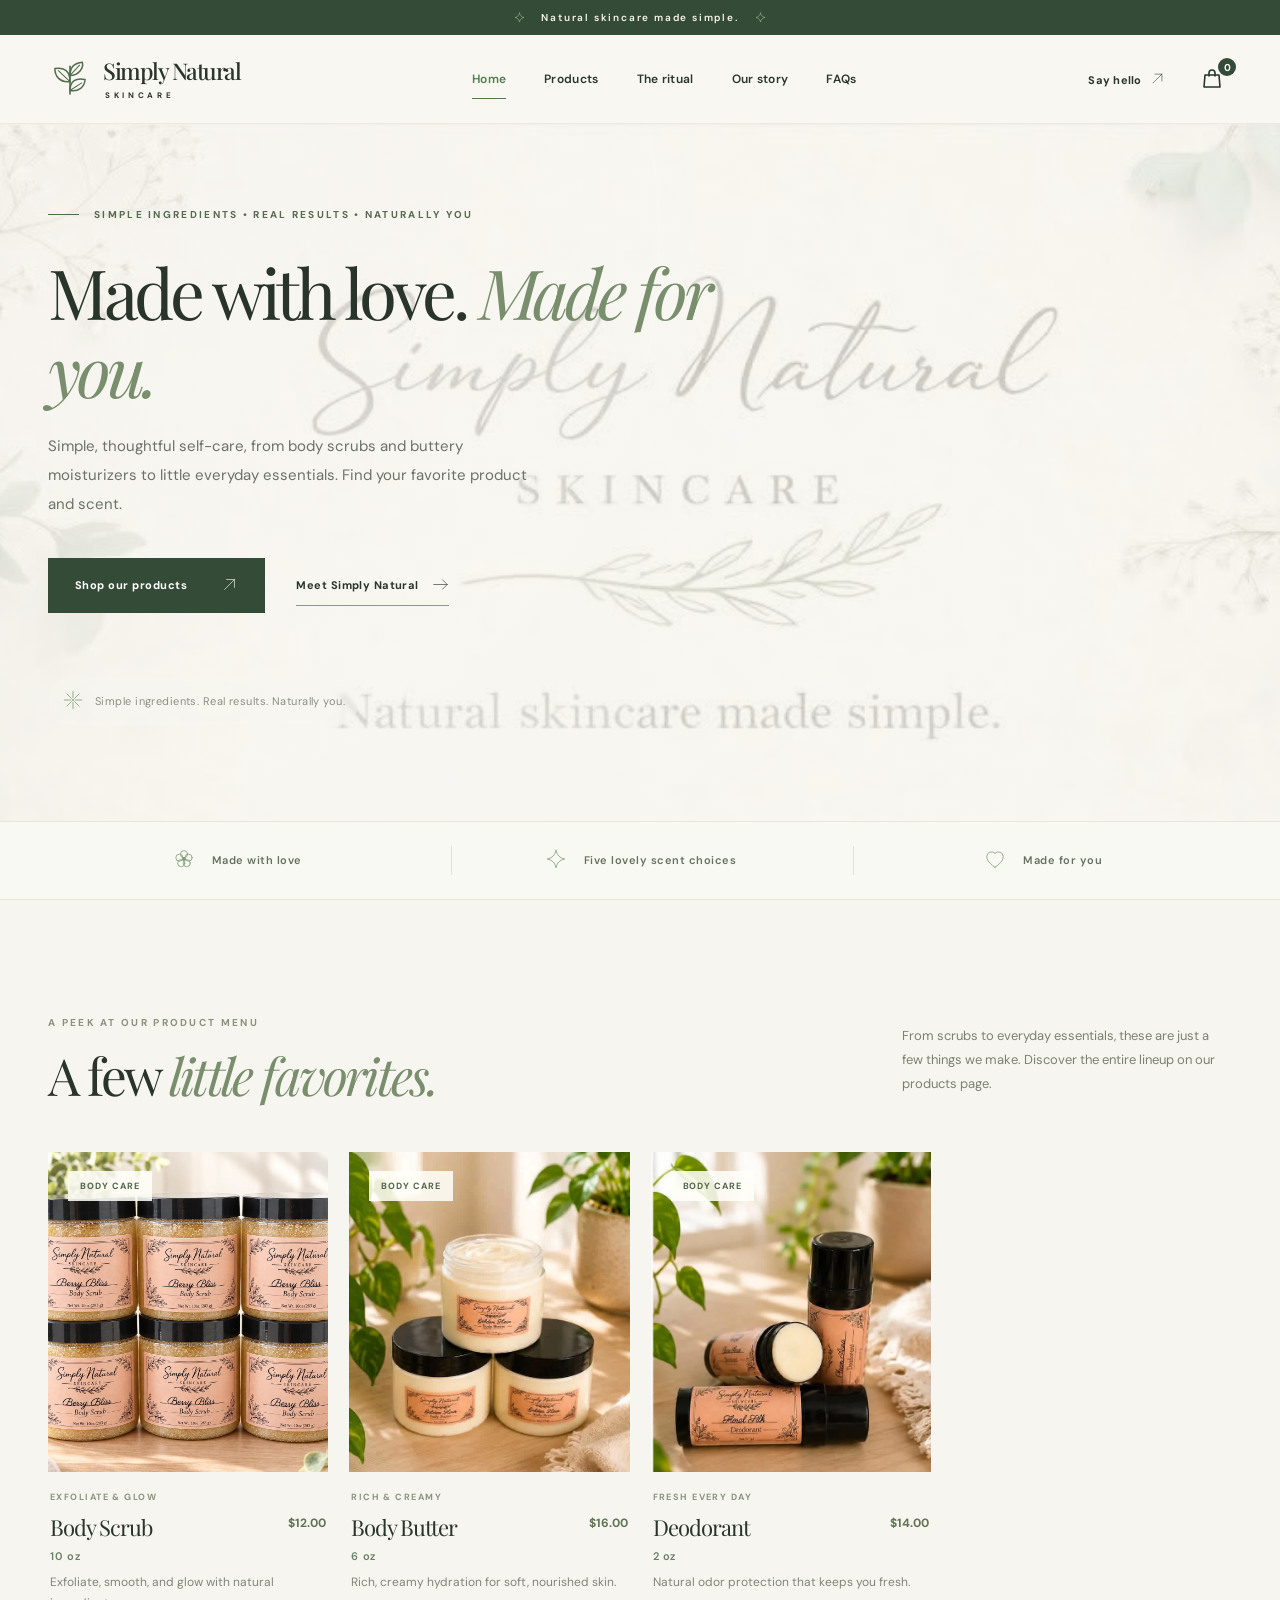
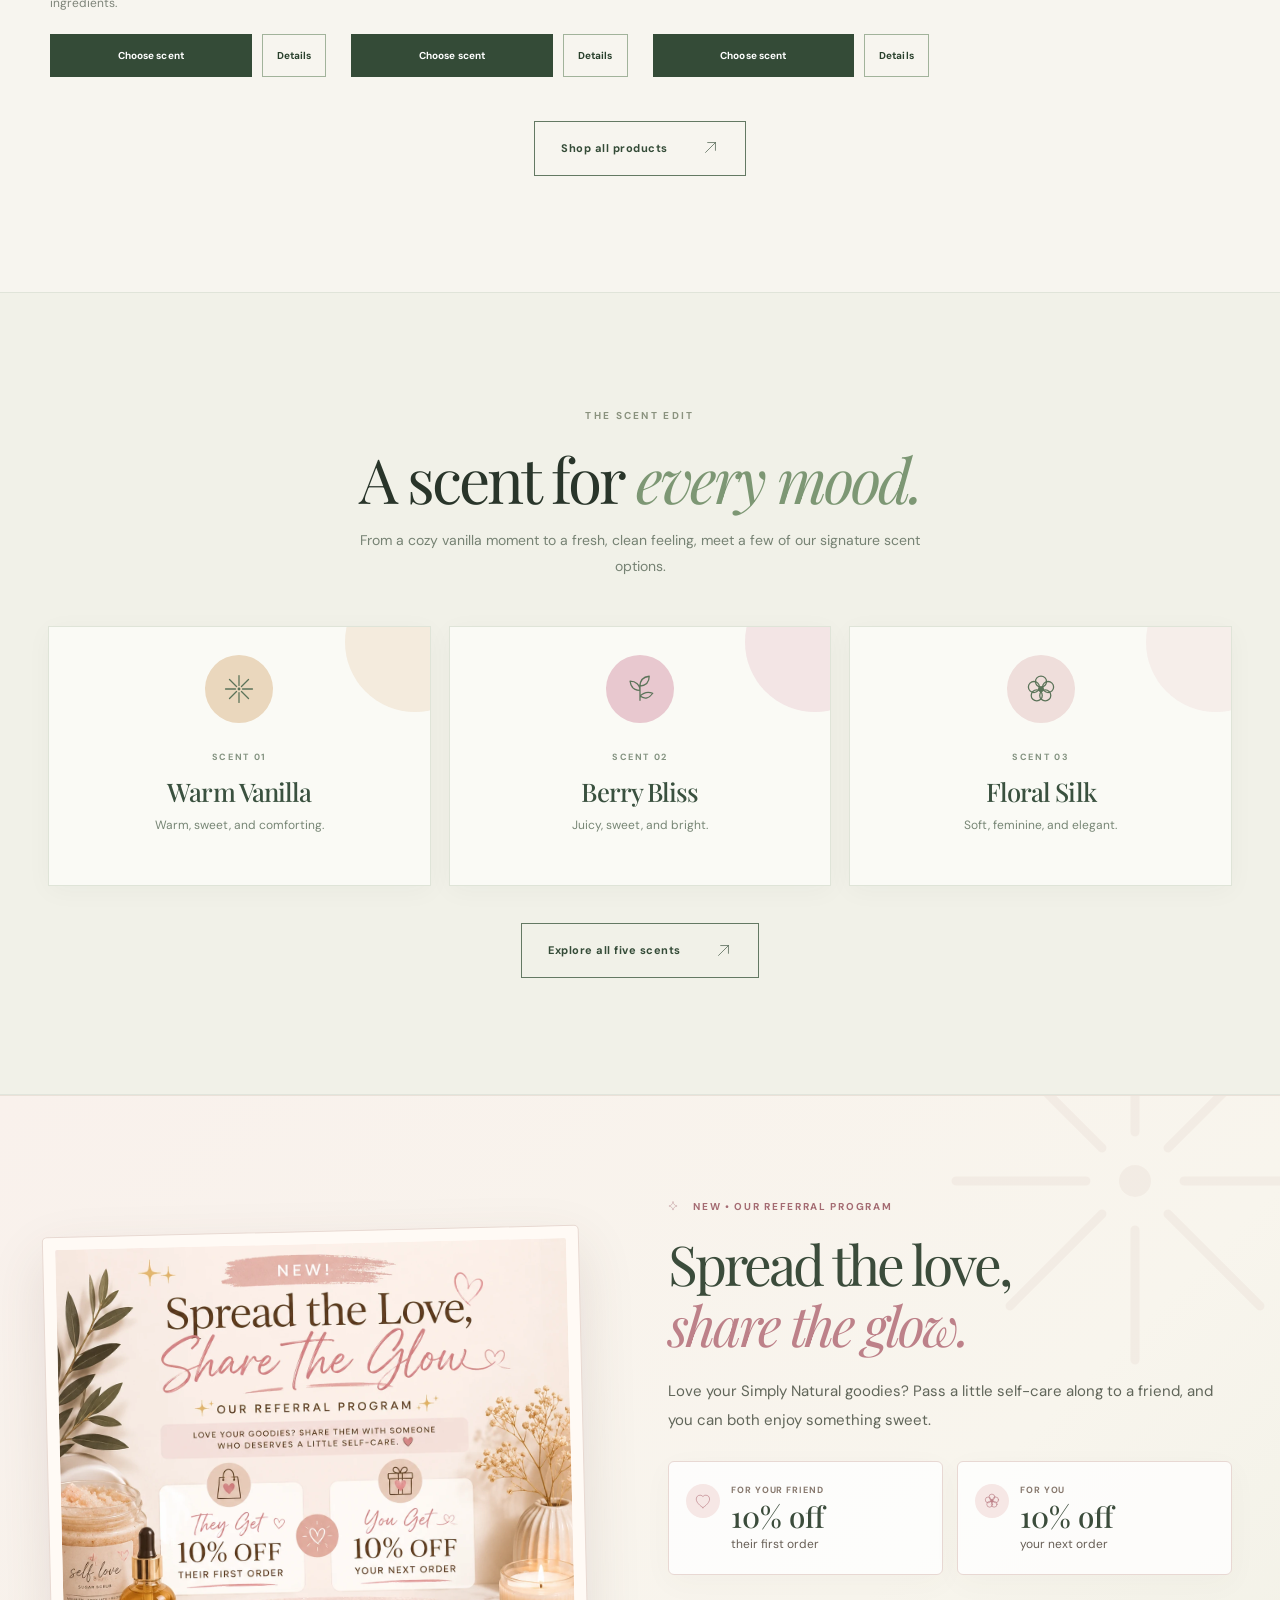
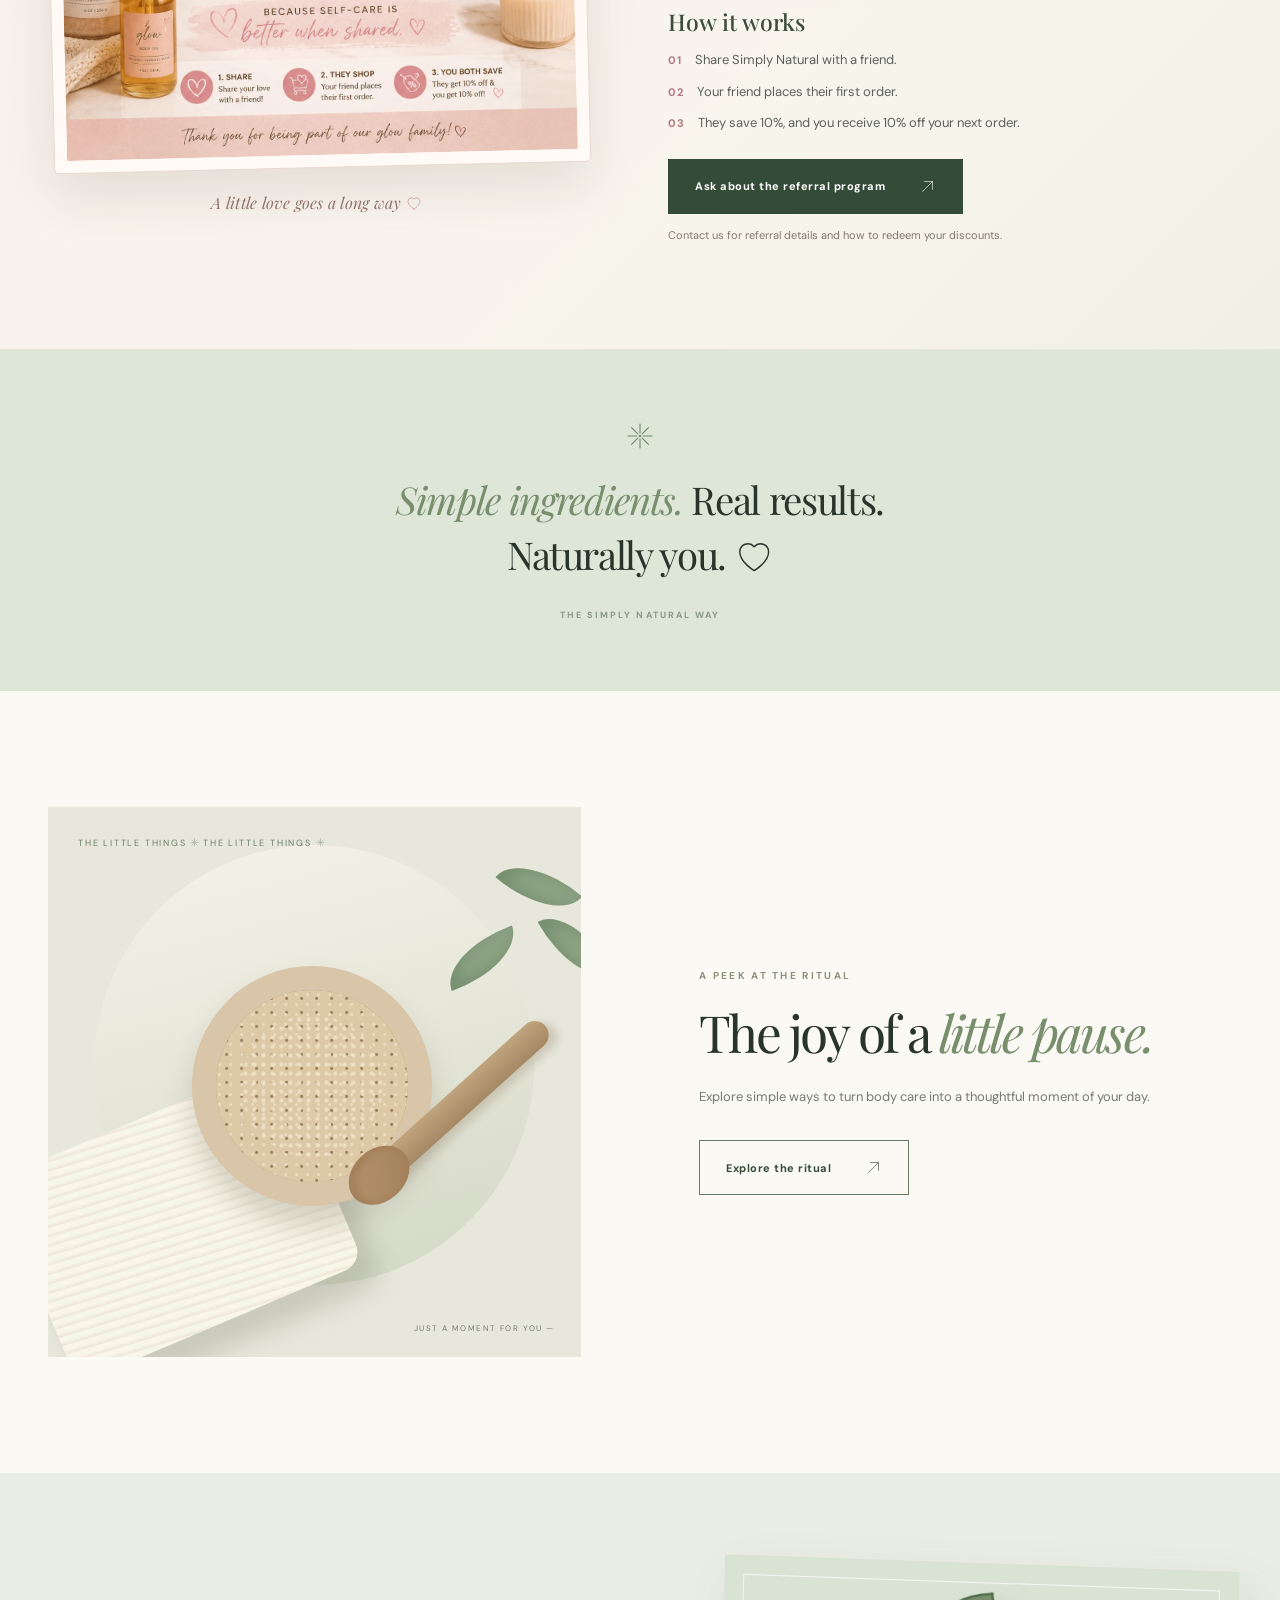
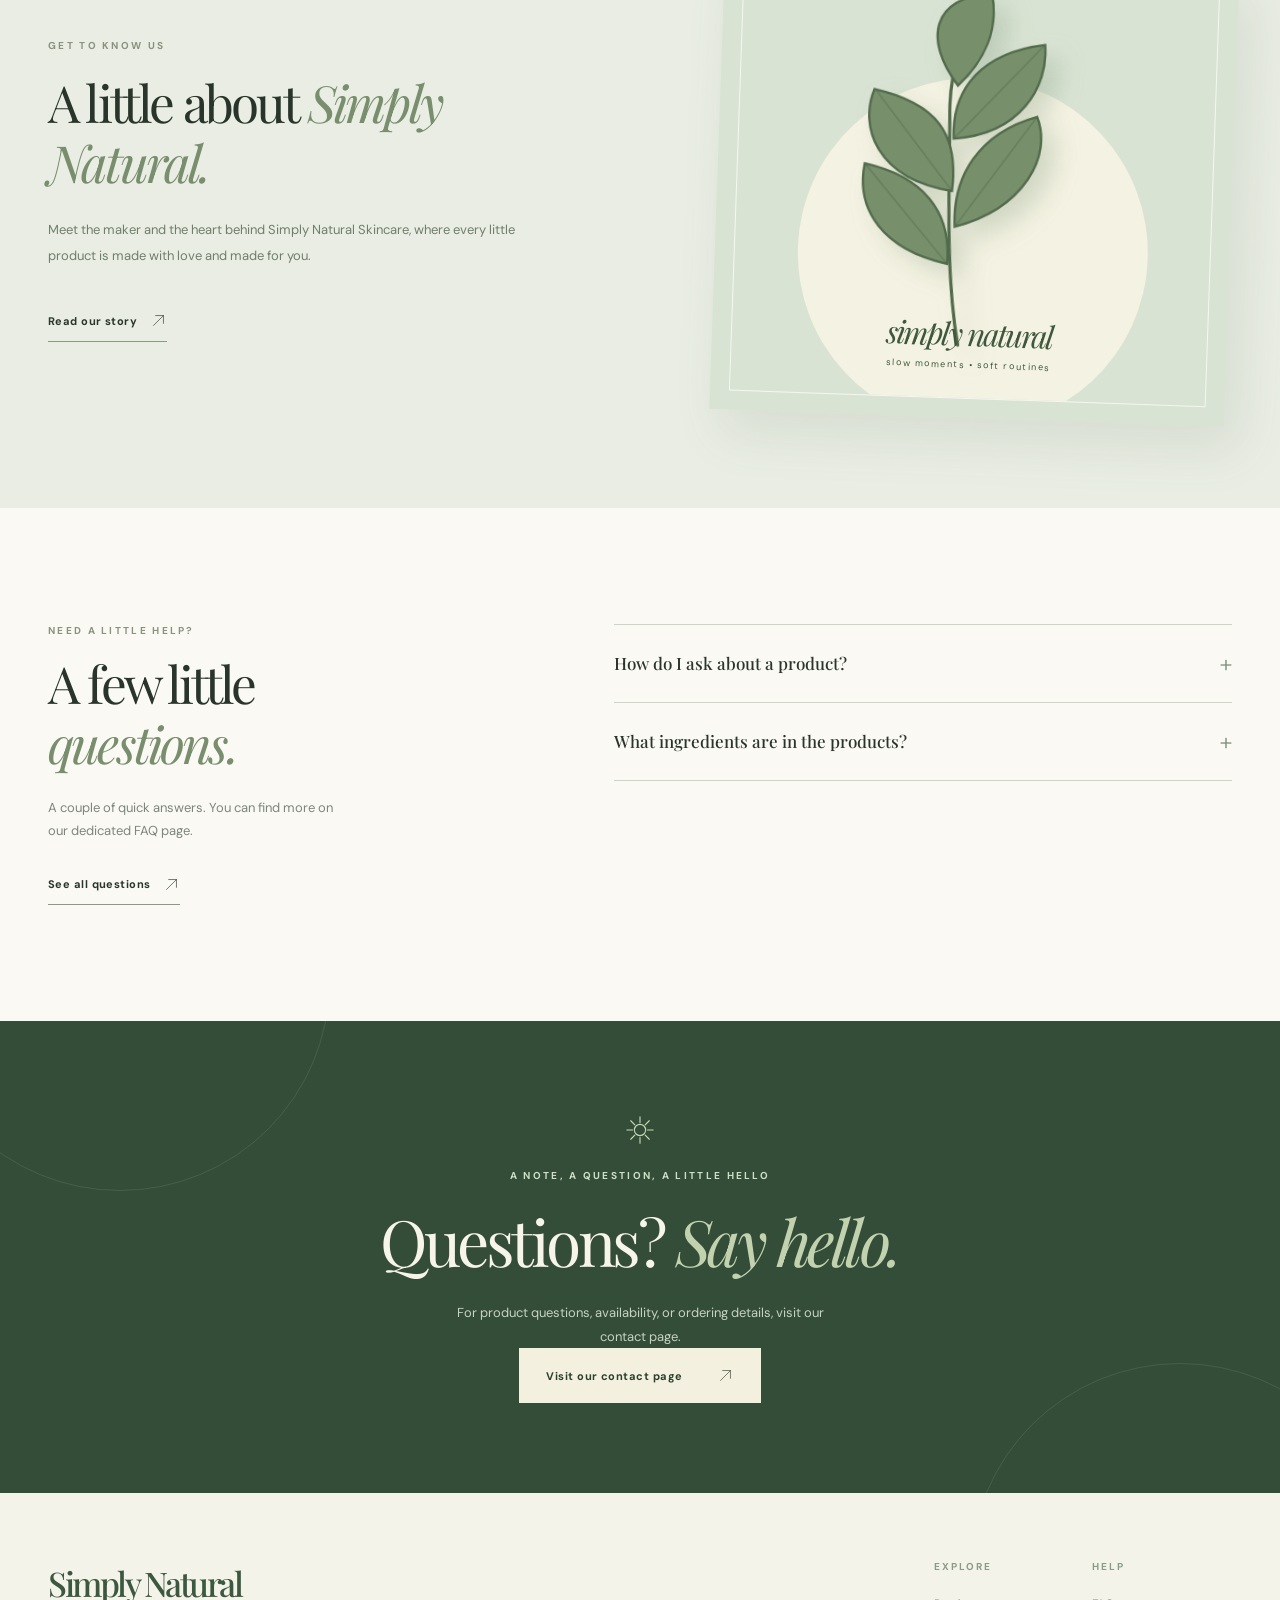
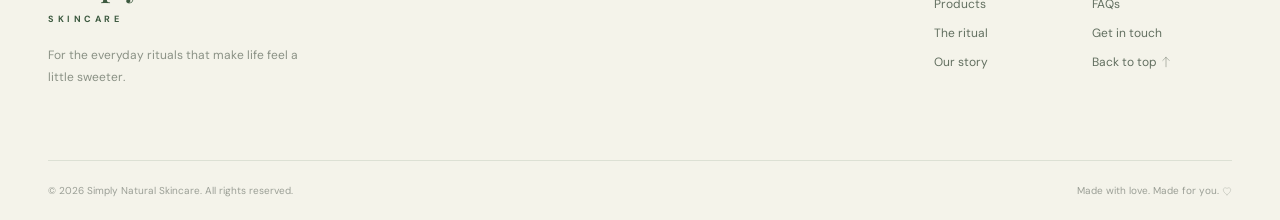
==== commit 0899b925: "Add files via upload" ====
--- a/index.html
+++ b/index.html
@@ -36,7 +36,7 @@
 </div>
 <nav aria-label="Mobile navigation" class="mobile-nav" hidden="" id="mobileNav"><a aria-current="page" href="index.html">Home</a><a href="scrubs.html">Products</a><a href="ritual.html">The ritual</a><a href="story.html">Our story</a><a href="faq.html">FAQs</a><a href="contact.html">Contact</a></nav>
 </header>
-<main id="main"><section class="hero">
+<main id="main"><section class="hero hero-full-banner">
 <div aria-hidden="true" class="hero-texture"></div>
 <div class="container hero-grid">
 <div class="hero-copy">
@@ -46,7 +46,7 @@
 <div class="hero-cta"><a class="btn btn-dark" href="scrubs.html">Shop our products <span aria-hidden="true"><svg aria-hidden="true" class="sns-vector" fill="none" focusable="false" stroke="currentColor" stroke-linecap="round" stroke-linejoin="round" stroke-width="1.8" viewbox="0 0 48 48" xmlns="http://www.w3.org/2000/svg"><path d="M10 38 38 10M16 10h22v22"></path></svg></span></a><a class="text-link" href="story.html">Meet Simply Natural <span aria-hidden="true"><svg aria-hidden="true" class="sns-vector" fill="none" focusable="false" stroke="currentColor" stroke-linecap="round" stroke-linejoin="round" stroke-width="1.8" viewbox="0 0 48 48" xmlns="http://www.w3.org/2000/svg"><path d="M5 24h38M30 11l13 13-13 13"></path></svg></span></a></div>
 <div class="hero-foot"><span aria-hidden="true" class="small-flower"><svg aria-hidden="true" class="sns-vector" fill="none" focusable="false" stroke="currentColor" stroke-linecap="round" stroke-linejoin="round" stroke-width="1.8" viewbox="0 0 48 48" xmlns="http://www.w3.org/2000/svg"><path d="M24 5v14M24 29v14M5 24h14M29 24h14M10.6 10.6l9.9 9.9M27.5 27.5l9.9 9.9M37.4 10.6l-9.9 9.9M20.5 27.5l-9.9 9.9"></path><circle cx="24" cy="24" fill="currentColor" r="2" stroke="none"></circle></svg></span><span>Simple ingredients. Real results. Naturally you.</span></div>
 </div>
-<div class="hero-visual hero-visual-banner"><img alt="Simply Natural Skincare banner with the words Simply Natural Skincare and Natural skincare made simple." class="hero-banner-image" decoding="async" loading="eager" src="assets/homepage_brand_banner.webp"/></div>
+
 </div>
 </section>
 <section aria-label="What makes our website special" class="benefits-strip"><div class="container benefits-grid"><div><span aria-hidden="true"><svg aria-hidden="true" class="sns-vector" fill="none" focusable="false" stroke="currentColor" stroke-linecap="round" stroke-linejoin="round" stroke-width="1.8" viewbox="0 0 48 48" xmlns="http://www.w3.org/2000/svg"><circle cx="24" cy="13.5" r="7.8"></circle><circle cx="34" cy="21.2" r="7.8"></circle><circle cx="30" cy="33" r="7.8"></circle><circle cx="18" cy="33" r="7.8"></circle><circle cx="14" cy="21.2" r="7.8"></circle><circle cx="24" cy="24" fill="currentColor" r="4" stroke="none"></circle></svg></span> Made with love</div><div><span aria-hidden="true"><svg aria-hidden="true" class="sns-vector" fill="none" focusable="false" stroke="currentColor" stroke-linecap="round" stroke-linejoin="round" stroke-width="1.8" viewbox="0 0 48 48" xmlns="http://www.w3.org/2000/svg"><path d="M24 5c2.8 11.3 7.7 16.2 19 19-11.3 2.8-16.2 7.7-19 19-2.8-11.3-7.7-16.2-19-19C16.3 21.2 21.2 16.3 24 5Z"></path></svg></span> Five lovely scent choices</div><div><span aria-hidden="true"><svg aria-hidden="true" class="sns-vector" fill="none" focusable="false" stroke="currentColor" stroke-linecap="round" stroke-linejoin="round" stroke-width="1.8" viewbox="0 0 48 48" xmlns="http://www.w3.org/2000/svg"><path d="M24 42S6 31.5 6 18.8a10.2 10.2 0 0 1 18-6.7 10.2 10.2 0 0 1 18 6.7C42 31.5 24 42 24 42Z"></path></svg></span> Made for you</div></div></section>
--- a/styles.css
+++ b/styles.css
@@ -206,3 +206,87 @@
 
 /* Homepage banner update */
 .hero-visual-banner{display:flex;align-items:center;justify-content:center;background:linear-gradient(145deg,#eef1ea 0%,#dce5d5 100%);padding:34px;min-height:650px}.hero-visual-banner:after{content:none}.hero-banner-image{width:100%;height:100%;max-width:760px;object-fit:contain;border-radius:8px;box-shadow:0 16px 34px rgba(56,73,52,.12)}@media(max-width:1140px){.hero-visual-banner{padding:28px;min-height:600px}}@media(max-width:850px){.hero-visual-banner{padding:24px;min-height:570px}}@media(max-width:620px){.hero-visual-banner{padding:18px;min-height:320px}.hero-banner-image{max-width:100%;max-height:100%}}
+
+
+/* Full-width homepage banner hero update */
+.hero-full-banner{
+  background:#f2f1e9;
+}
+.hero-full-banner::before{
+  content:"";
+  position:absolute;
+  inset:0;
+  background-image:linear-gradient(rgba(247,245,239,.72), rgba(247,245,239,.72)), url('assets/homepage_brand_banner.webp');
+  background-repeat:no-repeat;
+  background-position:center center;
+  background-size:cover;
+  opacity:1;
+  pointer-events:none;
+}
+.hero-full-banner .hero-texture{
+  opacity:.18;
+}
+.hero-full-banner .hero-grid{
+  display:block;
+  min-height:665px;
+}
+.hero-full-banner .hero-copy{
+  max-width:760px;
+  padding:84px 38px 95px 0;
+}
+.hero-full-banner .hero-copy>p,
+.hero-full-banner .hero-foot,
+.hero-full-banner .eyebrow,
+.hero-full-banner .text-link{
+  position:relative;
+  z-index:2;
+}
+.hero-full-banner h1{
+  position:relative;
+  z-index:2;
+  max-width:760px;
+}
+.hero-full-banner .hero-cta{
+  position:relative;
+  z-index:2;
+}
+.hero-full-banner .hero-copy>p{
+  max-width:500px;
+}
+.hero-full-banner .hero-foot{
+  margin-top:64px;
+  background:rgba(247,245,239,.34);
+  padding:10px 14px;
+  border-radius:999px;
+  backdrop-filter:blur(2px);
+}
+.hero-full-banner .hero-visual{
+  display:none !important;
+}
+
+@media(max-width:1140px){
+  .hero-full-banner .hero-grid{min-height:610px;}
+  .hero-full-banner .hero-copy{padding-right:25px;}
+}
+@media(max-width:850px){
+  .hero-full-banner .hero-grid{min-height:570px;}
+}
+@media(max-width:620px){
+  .hero-full-banner::before{
+    background-image:linear-gradient(rgba(247,245,239,.8), rgba(247,245,239,.8)), url('assets/homepage_brand_banner.webp');
+    background-position:center top;
+    background-size:cover;
+  }
+  .hero-full-banner .hero-grid{
+    min-height:auto;
+  }
+  .hero-full-banner .hero-copy{
+    padding:66px 22px 56px;
+  }
+  .hero-full-banner .hero-foot{
+    margin-top:34px;
+    max-width:max-content;
+    flex-wrap:wrap;
+    border-radius:20px;
+  }
+}
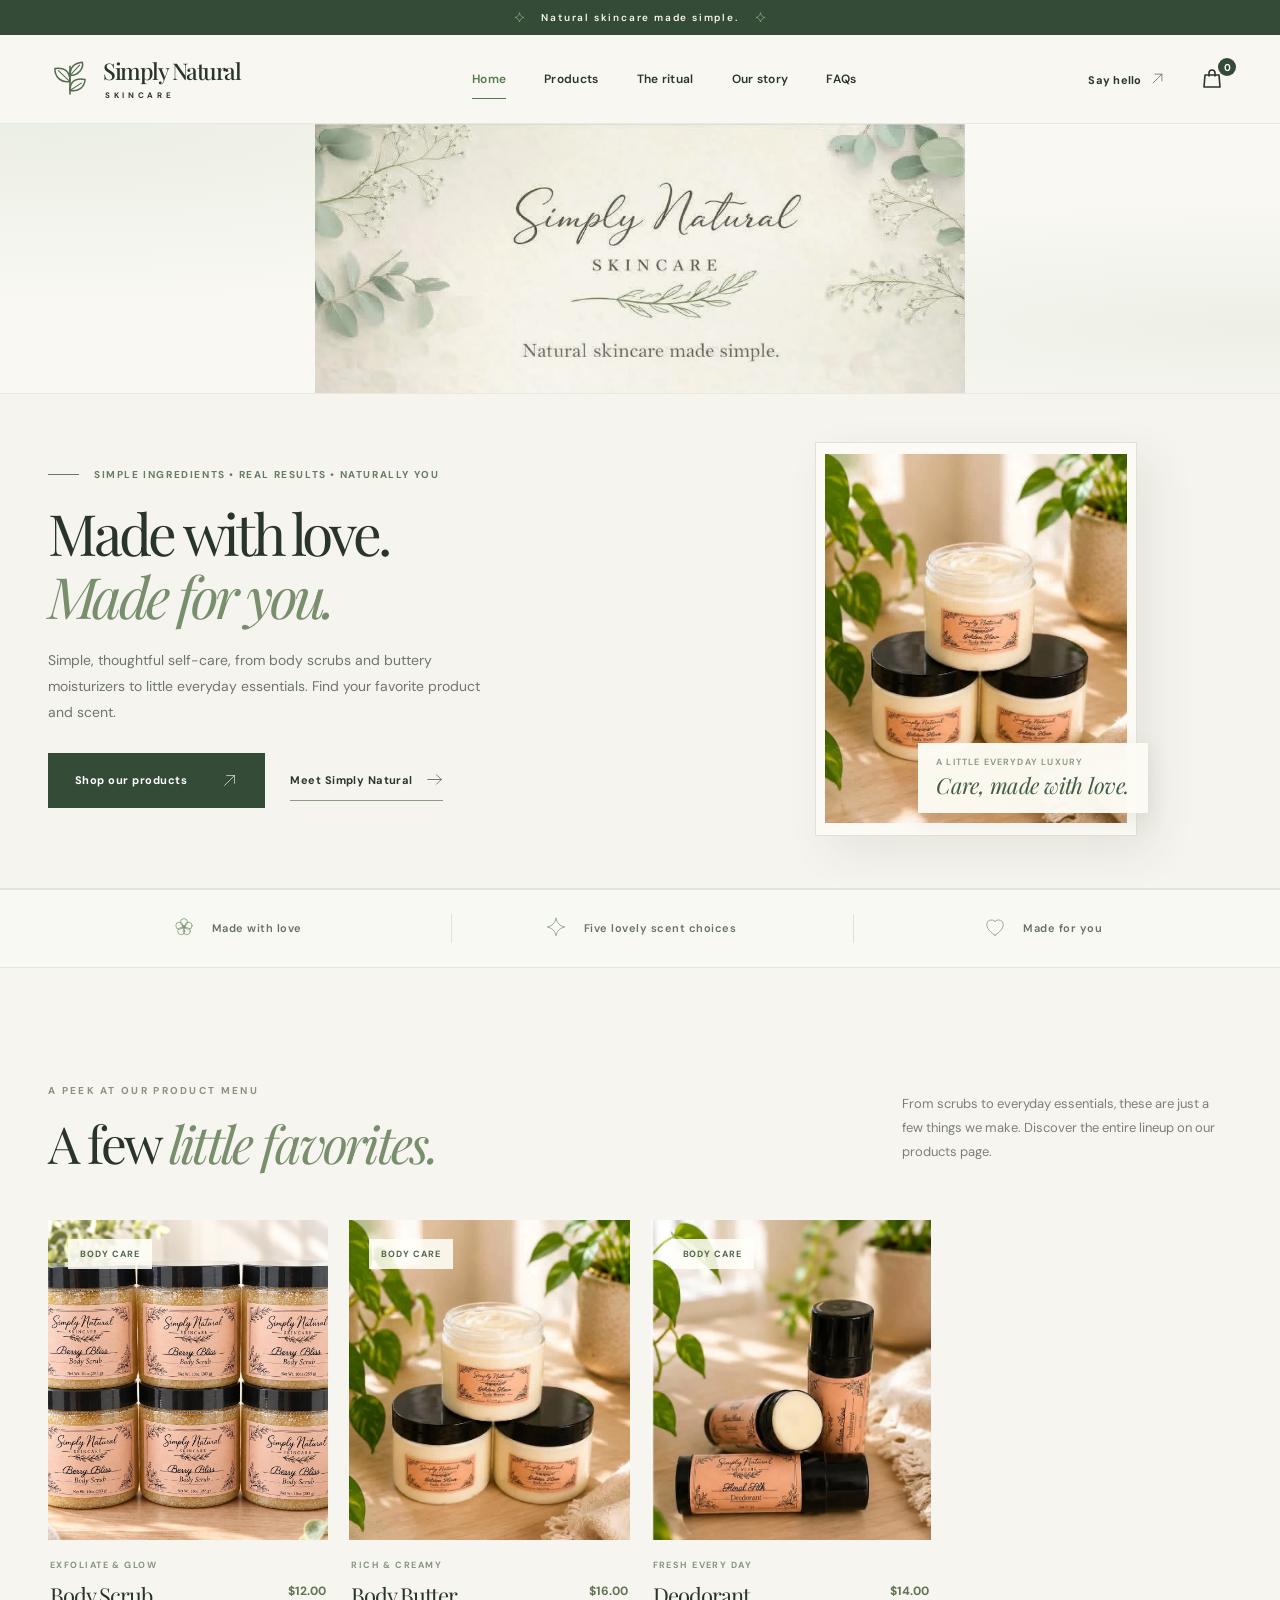
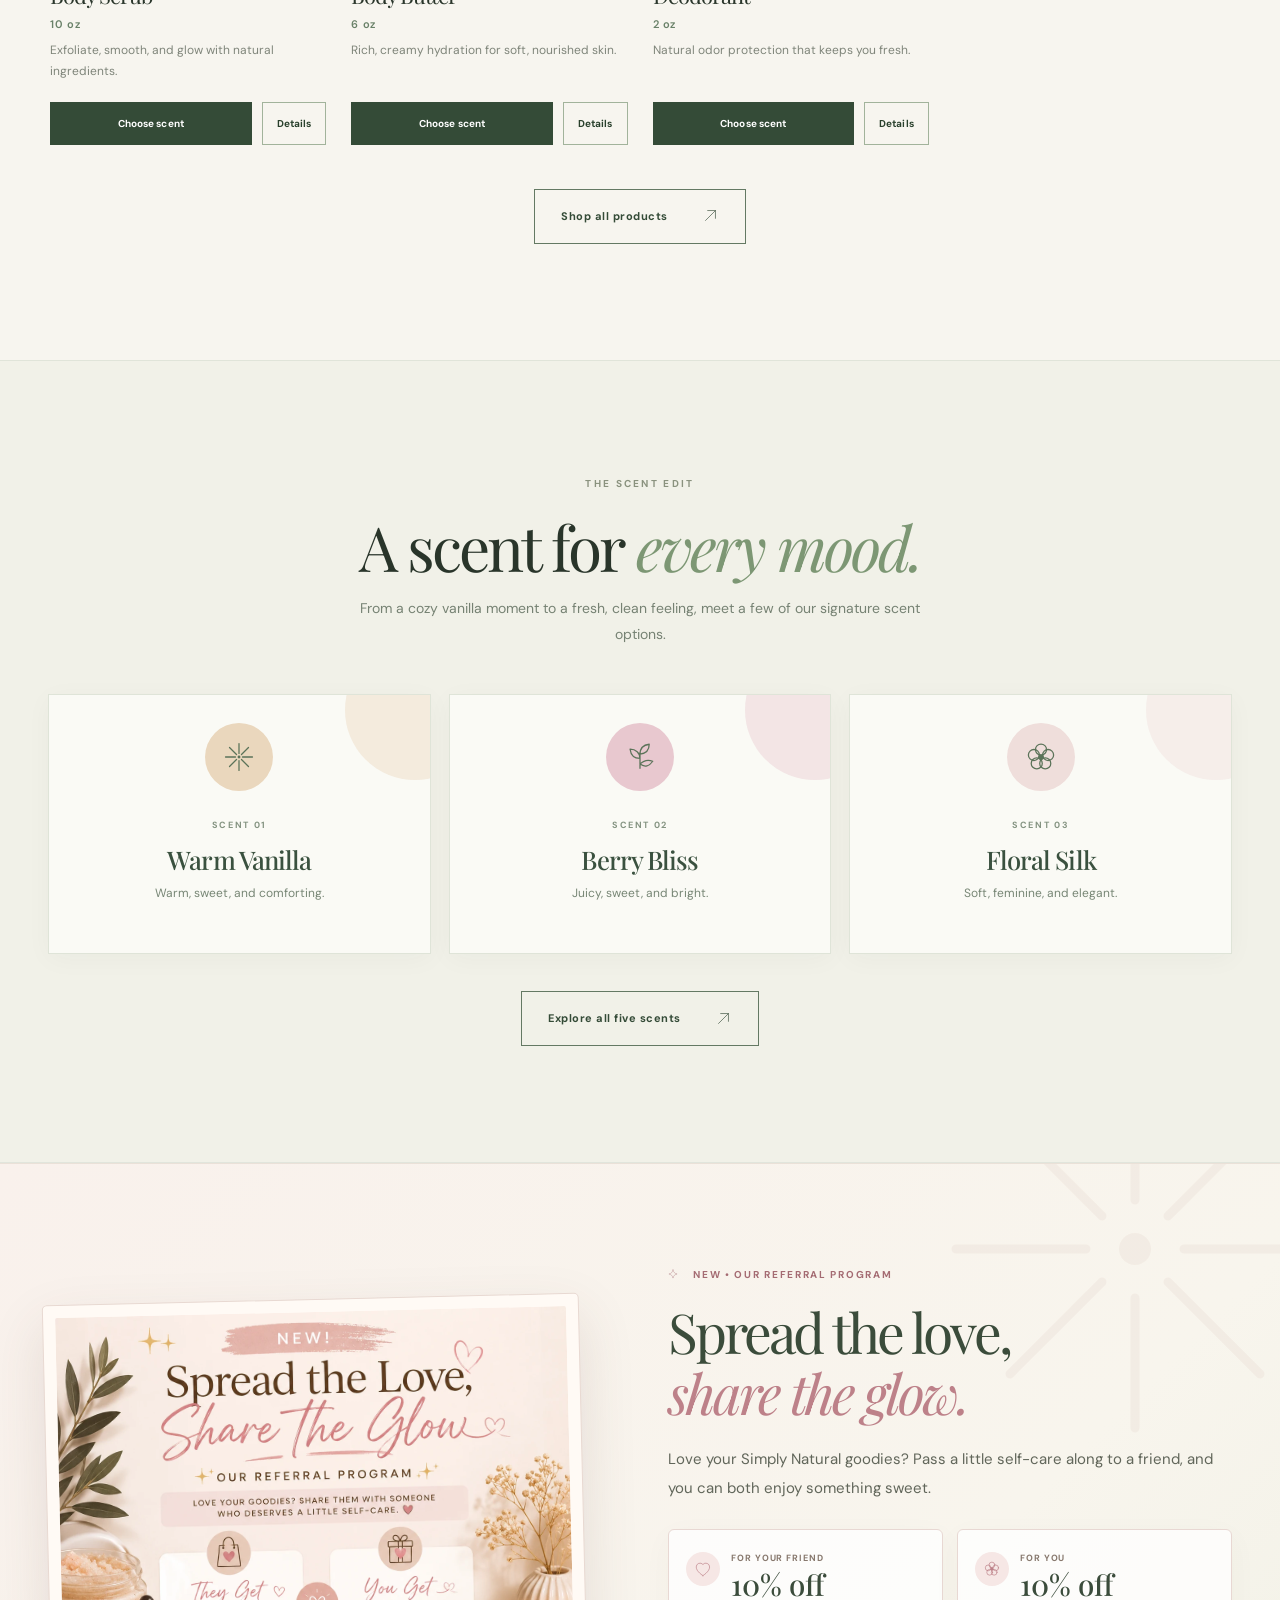
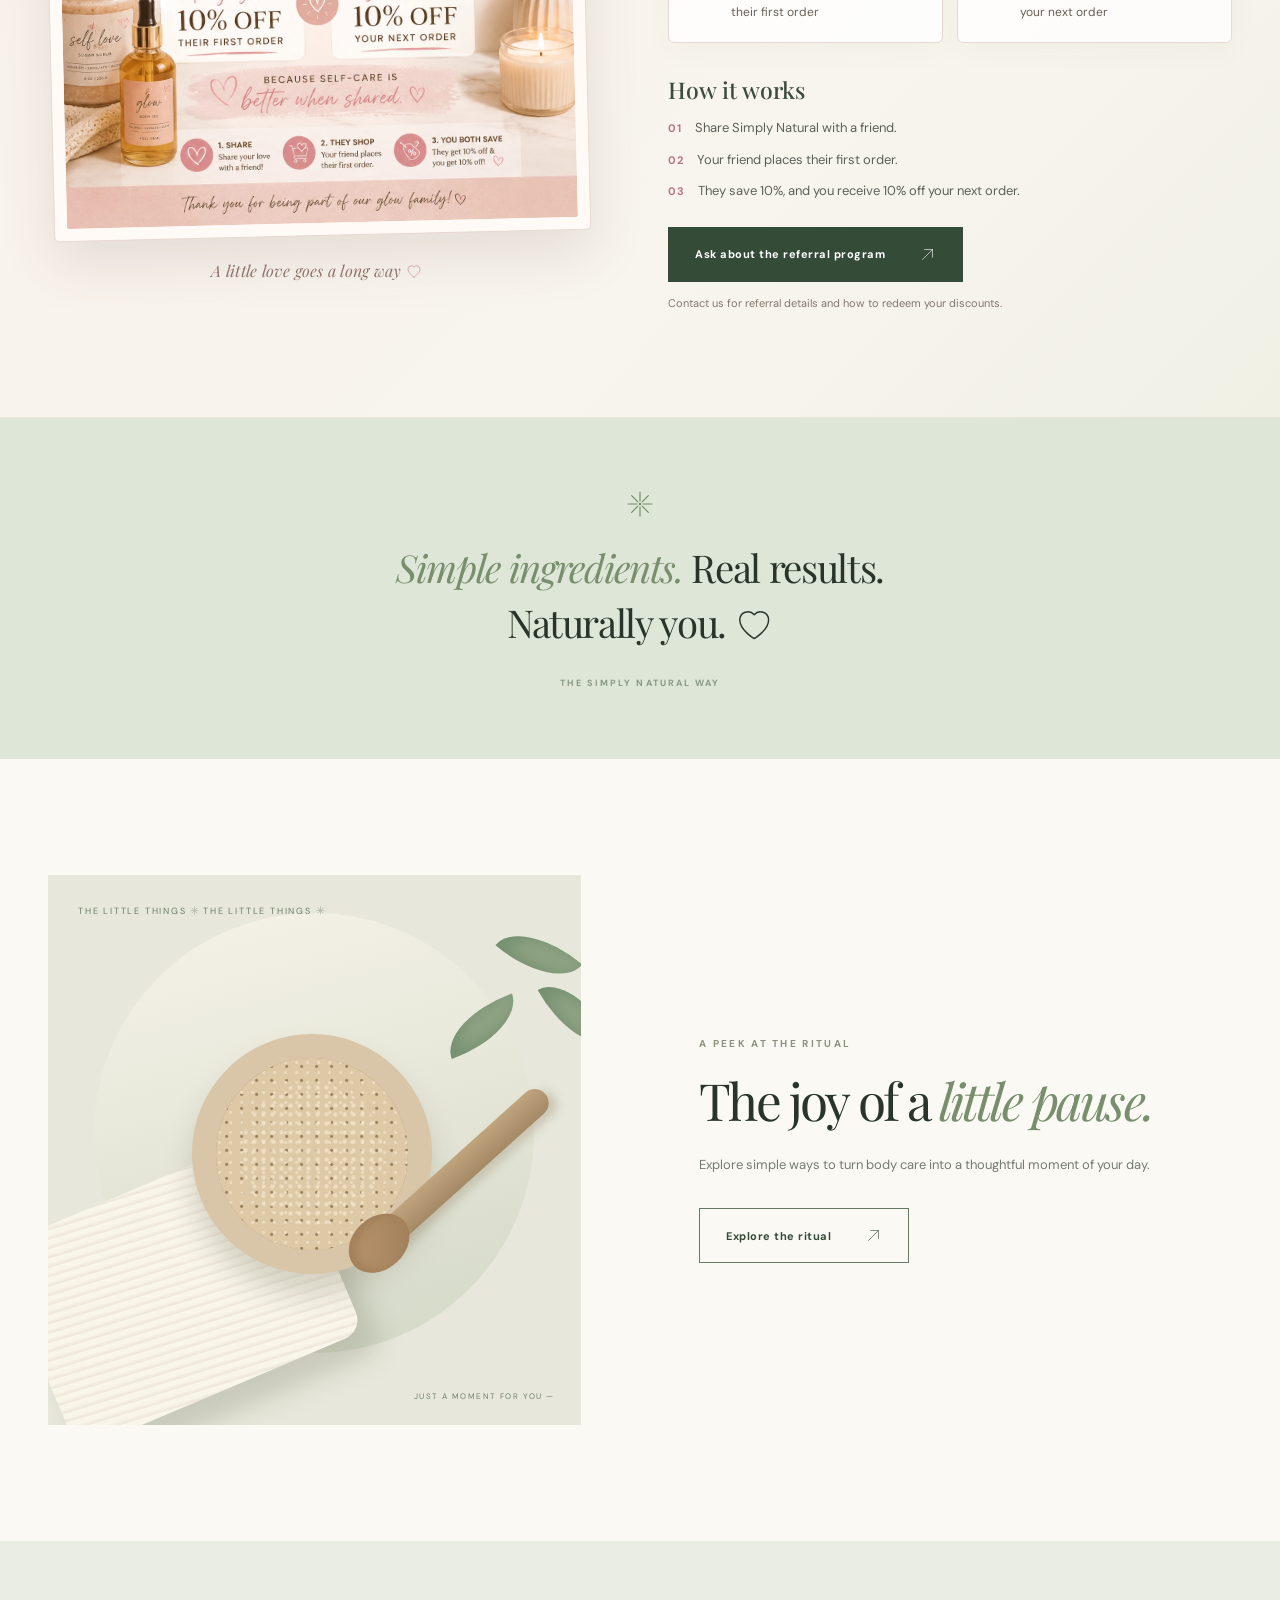
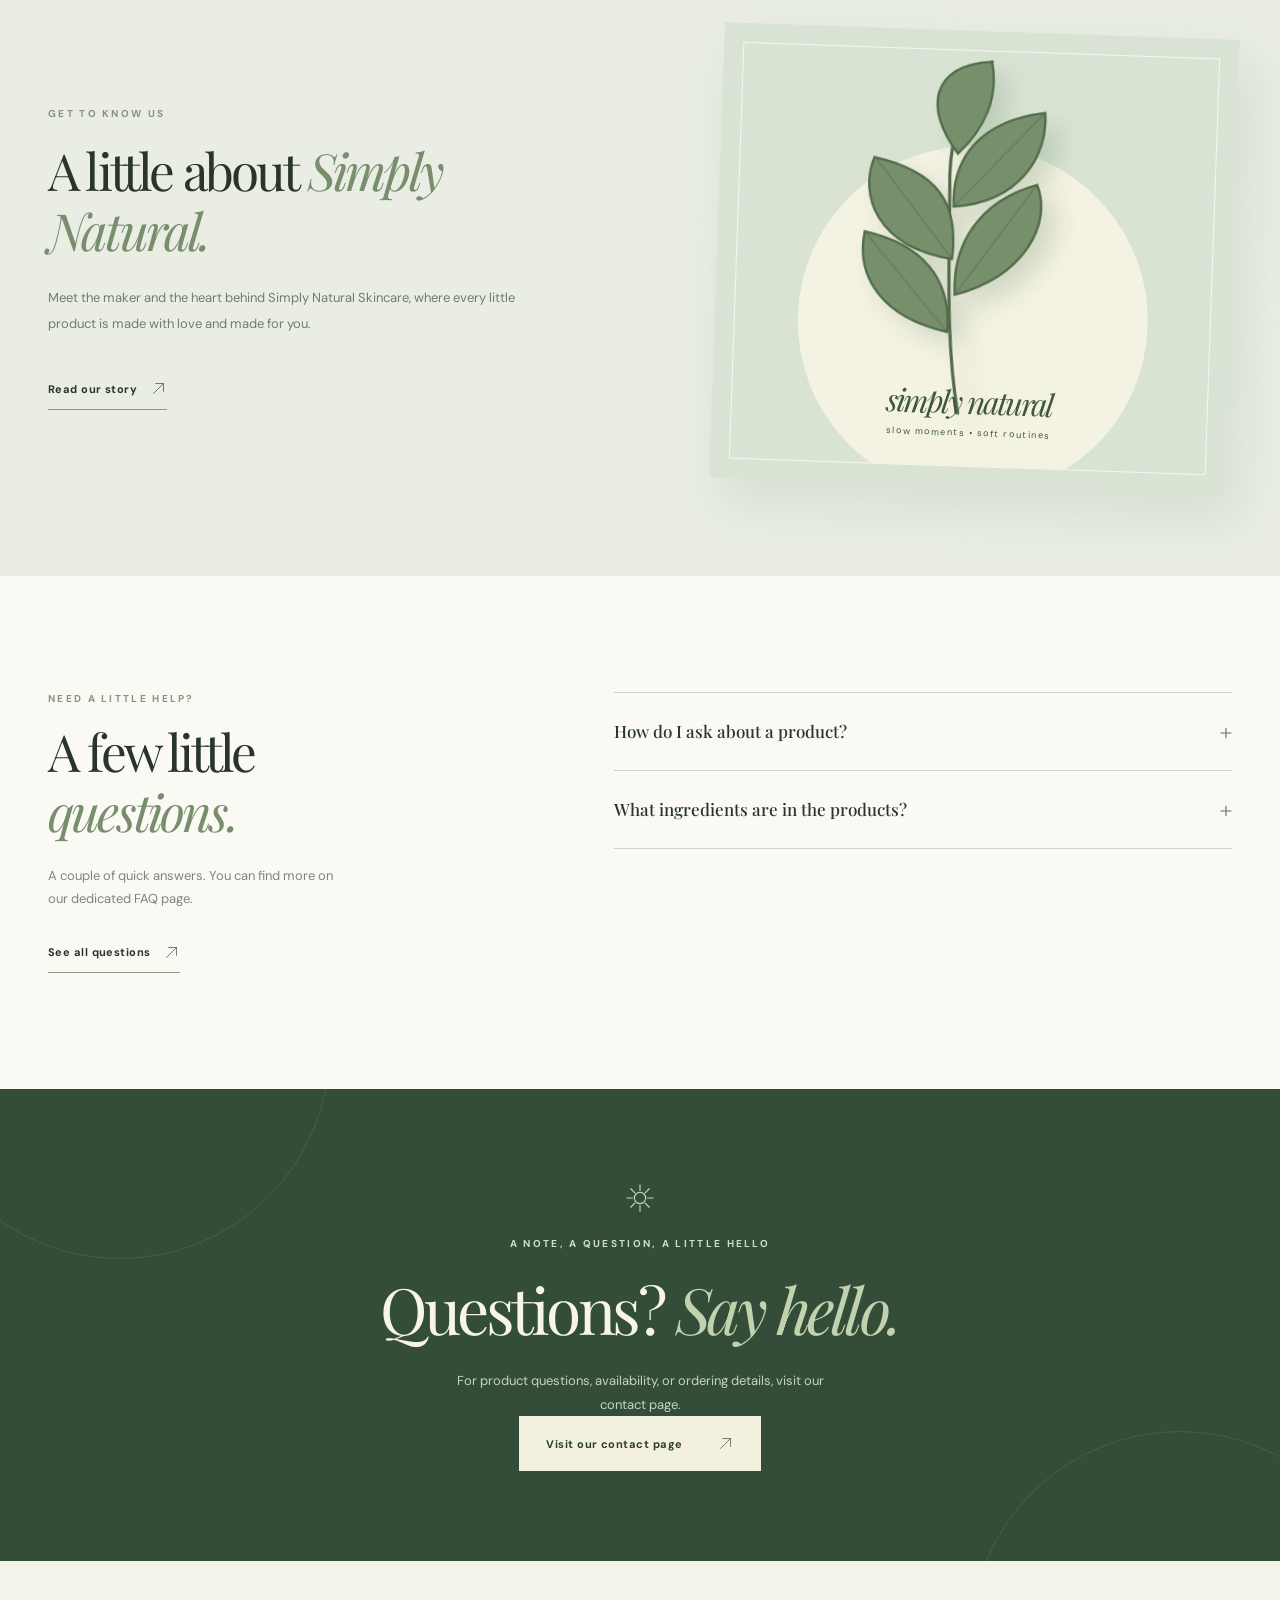
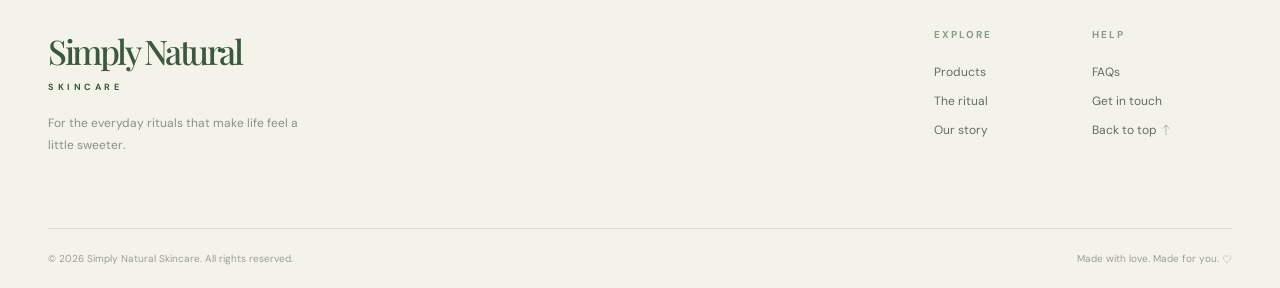
==== commit bbece763: "Add files via upload" ====
--- a/index.html
+++ b/index.html
@@ -36,18 +36,17 @@
 </div>
 <nav aria-label="Mobile navigation" class="mobile-nav" hidden="" id="mobileNav"><a aria-current="page" href="index.html">Home</a><a href="scrubs.html">Products</a><a href="ritual.html">The ritual</a><a href="story.html">Our story</a><a href="faq.html">FAQs</a><a href="contact.html">Contact</a></nav>
 </header>
-<main id="main"><section class="hero hero-full-banner">
-<div aria-hidden="true" class="hero-texture"></div>
+<main id="main"><section aria-label="Simply Natural Skincare brand banner" class="brand-banner"><div class="brand-banner-inner"><img alt="Simply Natural Skincare. Natural skincare made simple." class="brand-banner-image" decoding="async" fetchpriority="high" height="397" src="assets/homepage_brand_banner.webp" width="960"/></div></section><section class="hero hero-editorial">
+
 <div class="container hero-grid">
 <div class="hero-copy">
 <div class="eyebrow"><span class="eyebrow-line"></span>SIMPLE INGREDIENTS • REAL RESULTS • NATURALLY YOU</div>
 <h1>Made with love. <em>Made for you.</em></h1>
 <p>Simple, thoughtful self-care, from body scrubs and buttery moisturizers to little everyday essentials. Find your favorite product and scent.</p>
 <div class="hero-cta"><a class="btn btn-dark" href="scrubs.html">Shop our products <span aria-hidden="true"><svg aria-hidden="true" class="sns-vector" fill="none" focusable="false" stroke="currentColor" stroke-linecap="round" stroke-linejoin="round" stroke-width="1.8" viewbox="0 0 48 48" xmlns="http://www.w3.org/2000/svg"><path d="M10 38 38 10M16 10h22v22"></path></svg></span></a><a class="text-link" href="story.html">Meet Simply Natural <span aria-hidden="true"><svg aria-hidden="true" class="sns-vector" fill="none" focusable="false" stroke="currentColor" stroke-linecap="round" stroke-linejoin="round" stroke-width="1.8" viewbox="0 0 48 48" xmlns="http://www.w3.org/2000/svg"><path d="M5 24h38M30 11l13 13-13 13"></path></svg></span></a></div>
-<div class="hero-foot"><span aria-hidden="true" class="small-flower"><svg aria-hidden="true" class="sns-vector" fill="none" focusable="false" stroke="currentColor" stroke-linecap="round" stroke-linejoin="round" stroke-width="1.8" viewbox="0 0 48 48" xmlns="http://www.w3.org/2000/svg"><path d="M24 5v14M24 29v14M5 24h14M29 24h14M10.6 10.6l9.9 9.9M27.5 27.5l9.9 9.9M37.4 10.6l-9.9 9.9M20.5 27.5l-9.9 9.9"></path><circle cx="24" cy="24" fill="currentColor" r="2" stroke="none"></circle></svg></span><span>Simple ingredients. Real results. Naturally you.</span></div>
-</div>
 
 </div>
+<figure class="hero-feature"><img alt="Golden Hour body butter jars displayed with leafy plants and natural sunlight" decoding="async" height="817" loading="eager" src="assets/body_butter_golden_hour.webp" width="668"/><figcaption class="hero-feature-caption"><span>A LITTLE EVERYDAY LUXURY</span><strong>Care, made with love.</strong></figcaption></figure></div>
 </section>
 <section aria-label="What makes our website special" class="benefits-strip"><div class="container benefits-grid"><div><span aria-hidden="true"><svg aria-hidden="true" class="sns-vector" fill="none" focusable="false" stroke="currentColor" stroke-linecap="round" stroke-linejoin="round" stroke-width="1.8" viewbox="0 0 48 48" xmlns="http://www.w3.org/2000/svg"><circle cx="24" cy="13.5" r="7.8"></circle><circle cx="34" cy="21.2" r="7.8"></circle><circle cx="30" cy="33" r="7.8"></circle><circle cx="18" cy="33" r="7.8"></circle><circle cx="14" cy="21.2" r="7.8"></circle><circle cx="24" cy="24" fill="currentColor" r="4" stroke="none"></circle></svg></span> Made with love</div><div><span aria-hidden="true"><svg aria-hidden="true" class="sns-vector" fill="none" focusable="false" stroke="currentColor" stroke-linecap="round" stroke-linejoin="round" stroke-width="1.8" viewbox="0 0 48 48" xmlns="http://www.w3.org/2000/svg"><path d="M24 5c2.8 11.3 7.7 16.2 19 19-11.3 2.8-16.2 7.7-19 19-2.8-11.3-7.7-16.2-19-19C16.3 21.2 21.2 16.3 24 5Z"></path></svg></span> Five lovely scent choices</div><div><span aria-hidden="true"><svg aria-hidden="true" class="sns-vector" fill="none" focusable="false" stroke="currentColor" stroke-linecap="round" stroke-linejoin="round" stroke-width="1.8" viewbox="0 0 48 48" xmlns="http://www.w3.org/2000/svg"><path d="M24 42S6 31.5 6 18.8a10.2 10.2 0 0 1 18-6.7 10.2 10.2 0 0 1 18 6.7C42 31.5 24 42 24 42Z"></path></svg></span> Made for you</div></div></section>
 <section class="shop-section section-pad" id="featured">
--- a/styles.css
+++ b/styles.css
@@ -290,3 +290,114 @@
     border-radius:20px;
   }
 }
+
+
+/* COZY EDITORIAL HOMEPAGE — brand banner and content never overlap. */
+.brand-banner{
+  position:relative;isolation:isolate;overflow:hidden;
+  background:#f9f8f3;
+  border-bottom:1px solid #e9e9dd;
+}
+.brand-banner::before{
+  content:"";position:absolute;inset:0;pointer-events:none;
+  background:radial-gradient(ellipse at 4% 0%,rgba(210,221,200,.35),transparent 47%),
+             radial-gradient(ellipse at 98% 75%,rgba(216,224,207,.34),transparent 43%);
+}
+.brand-banner-inner{
+  position:relative;display:flex;align-items:center;justify-content:center;
+  max-width:1200px;margin-inline:auto;padding:0 20px;
+}
+.brand-banner-image{
+  width:min(100%,650px);height:auto;display:block;
+  mix-blend-mode:multiply;
+}
+.hero-editorial{
+  background:#f5f4ee;
+  border-bottom:1px solid rgba(88,111,81,.12);
+}
+.hero-editorial .hero-grid{
+  display:grid;grid-template-columns:minmax(0,1.08fr) minmax(0,.92fr);
+  align-items:center;gap:clamp(36px,5.4vw,82px);
+  min-height:0;
+  padding-top:48px;padding-bottom:52px;
+}
+.hero-editorial .hero-copy{
+  display:flex;justify-content:center;align-items:flex-start;flex-direction:column;
+  padding:12px 0 14px;max-width:570px;
+}
+.hero-editorial .hero-copy .eyebrow{font-size:10px;letter-spacing:.16em;color:#687c63}
+.hero-editorial .hero-copy h1{
+  margin:20px 0 20px;
+  font-size:clamp(48px,4.45vw,70px);
+  letter-spacing:-.064em;line-height:1.12;
+}
+.hero-editorial .hero-copy>p{
+  font-size:14px;line-height:1.85;max-width:455px;color:#6f766d;
+}
+.hero-editorial .hero-cta{margin-top:27px;gap:25px}
+.hero-editorial .hero-feature{
+  width:100%;height:355px;margin:0;position:relative;
+  padding:9px;border:1px solid #e3e1d6;
+  background:#fbfaf5;box-shadow:15px 16px 42px rgba(62,79,53,.085);
+}
+.hero-editorial .hero-feature>img{
+  width:100%;height:100%;object-fit:cover;object-position:center 49%;display:block;
+}
+.hero-editorial .hero-feature-caption{
+  position:absolute;right:-12px;bottom:22px;max-width:75%;
+  padding:13px 19px 13px 18px;background:rgba(252,251,244,.97);
+  box-shadow:0 6px 25px rgba(37,53,40,.10);
+  display:flex;flex-direction:column;gap:3px;
+}
+.hero-editorial .hero-feature-caption span{
+  font:600 9px var(--sans);letter-spacing:.13em;color:#87977f;
+}
+.hero-editorial .hero-feature-caption strong{
+  font:italic 22px/1.3 var(--serif);letter-spacing:-.025em;color:#425d43;
+}
+@media(max-width:850px){
+  .brand-banner-image{width:min(100%,610px)}
+  .hero-editorial .hero-grid{grid-template-columns:minmax(0,1fr) minmax(0,.84fr);gap:23px;padding-block:40px}
+  .hero-editorial .hero-copy h1{font-size:clamp(38px,5.7vw,54px)}
+  .hero-editorial .hero-copy .eyebrow{font-size:9px;line-height:1.5}
+  .hero-editorial .hero-feature{height:340px}
+  .hero-editorial .hero-cta{gap:16px}
+}
+@media(max-width:620px){
+  .brand-banner-inner{padding-inline:0}
+  .brand-banner-image{width:min(100%,540px)}
+  .hero-editorial .hero-grid{
+    display:flex;flex-direction:column;align-items:stretch;
+    padding-top:38px;padding-bottom:42px;gap:32px;
+  }
+  .hero-editorial .hero-copy{padding:0;max-width:none}
+  .hero-editorial .hero-copy h1{font-size:clamp(43px,11vw,60px);margin:17px 0 16px}
+  .hero-editorial .hero-copy>p{font-size:13px;max-width:450px}
+  .hero-editorial .hero-cta{margin-top:23px;gap:17px}
+  .hero-editorial .hero-feature{height:345px;width:100%;max-width:520px;margin-inline:auto}
+  .hero-editorial .hero-feature-caption{right:-3px;bottom:17px;padding:12px 14px}
+  .hero-editorial .hero-feature-caption strong{font-size:19px}
+}
+@media(max-width:370px){
+  .hero-editorial .hero-copy .eyebrow{font-size:8px;letter-spacing:.09em}
+  .hero-editorial .hero-cta{flex-direction:column;align-items:flex-start}
+  .hero-editorial .hero-feature{height:310px}
+}
+
+/* Final visual refinements: intentional title lines, uncropped real product photo. */
+.hero-editorial .hero-copy h1 em{display:block}
+.hero-editorial .hero-feature{
+  width:min(100%,322px);
+  height:auto;
+  aspect-ratio:668 / 817;
+  margin-inline:auto;
+}
+.hero-editorial .hero-feature>img{object-fit:contain;object-position:center}
+@media(max-width:620px){
+  .hero-editorial .hero-grid{padding-inline:22px}
+  .hero-editorial .hero-copy h1{font-size:clamp(37px,10vw,55px)}
+  .hero-editorial .hero-feature{width:min(100%,320px);height:auto;aspect-ratio:668 / 817}
+}
+@media(max-width:370px){
+  .hero-editorial .hero-copy h1{font-size:34px}
+}
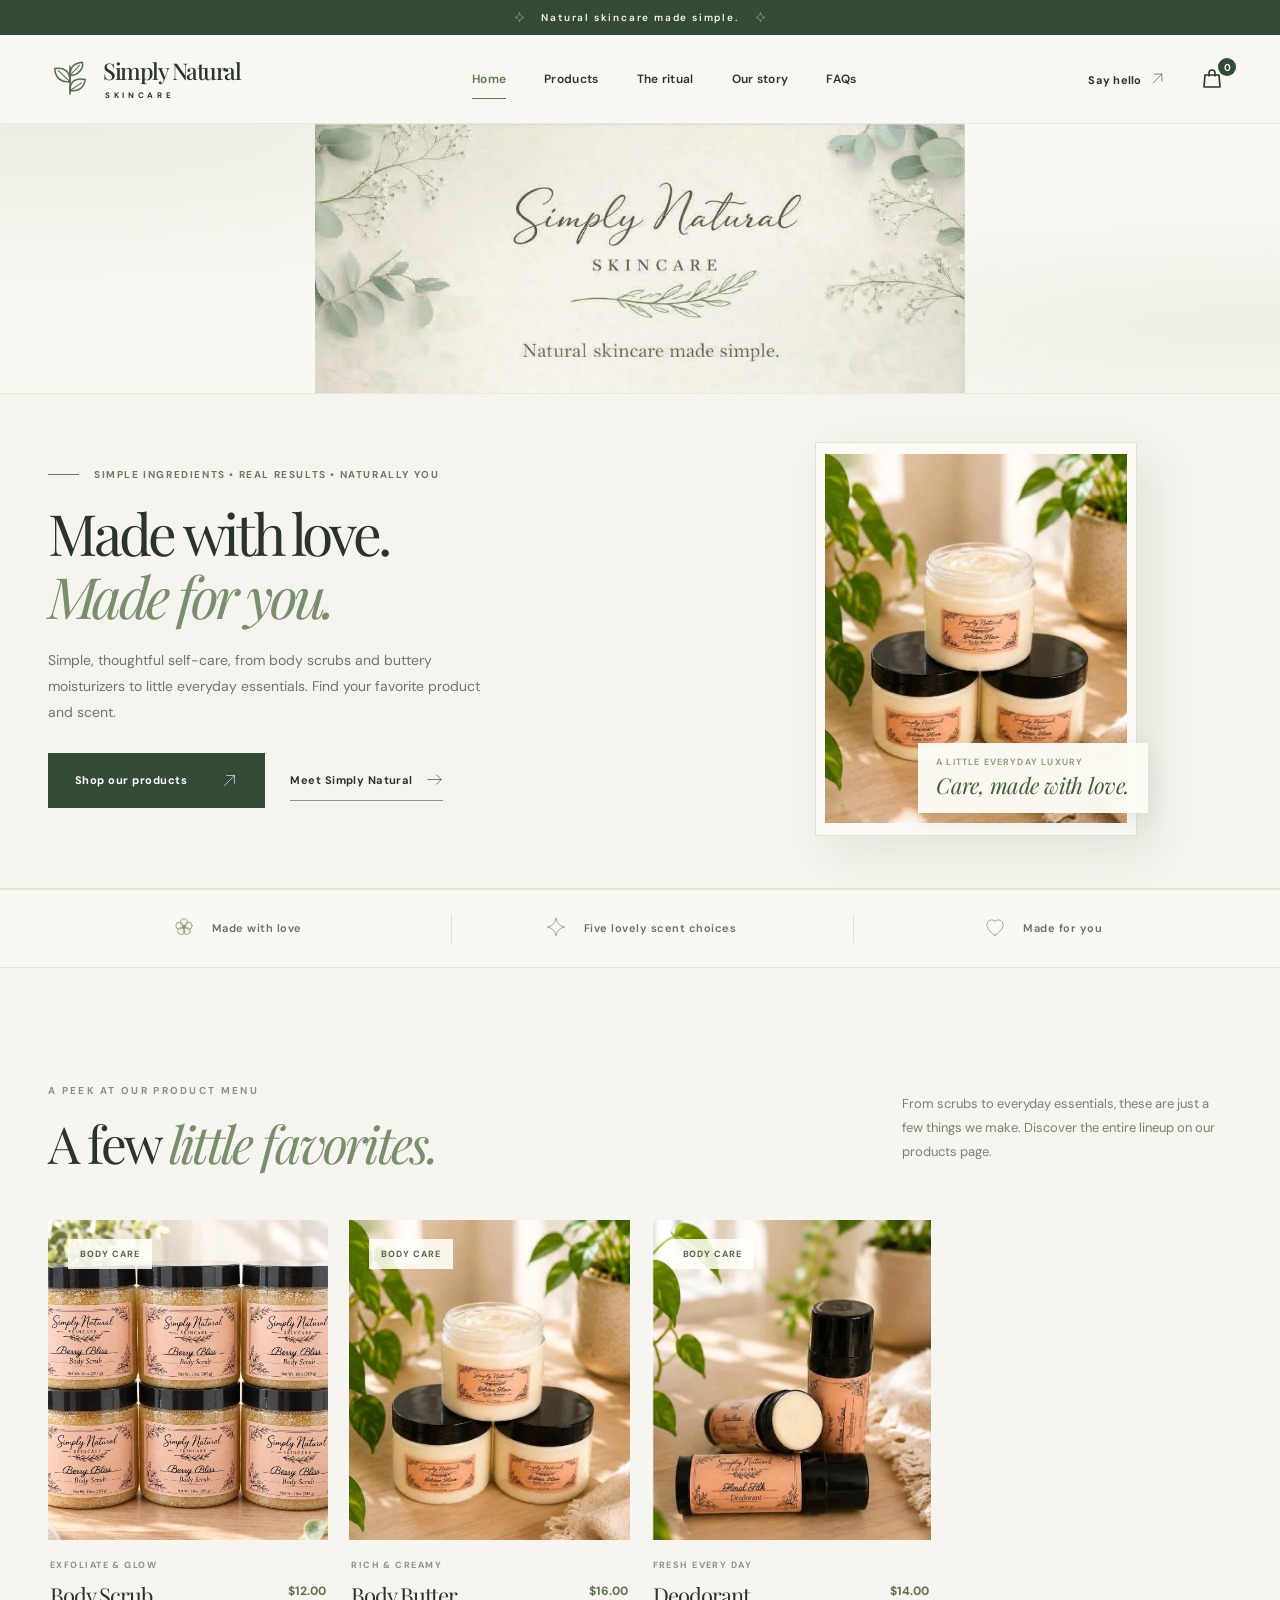
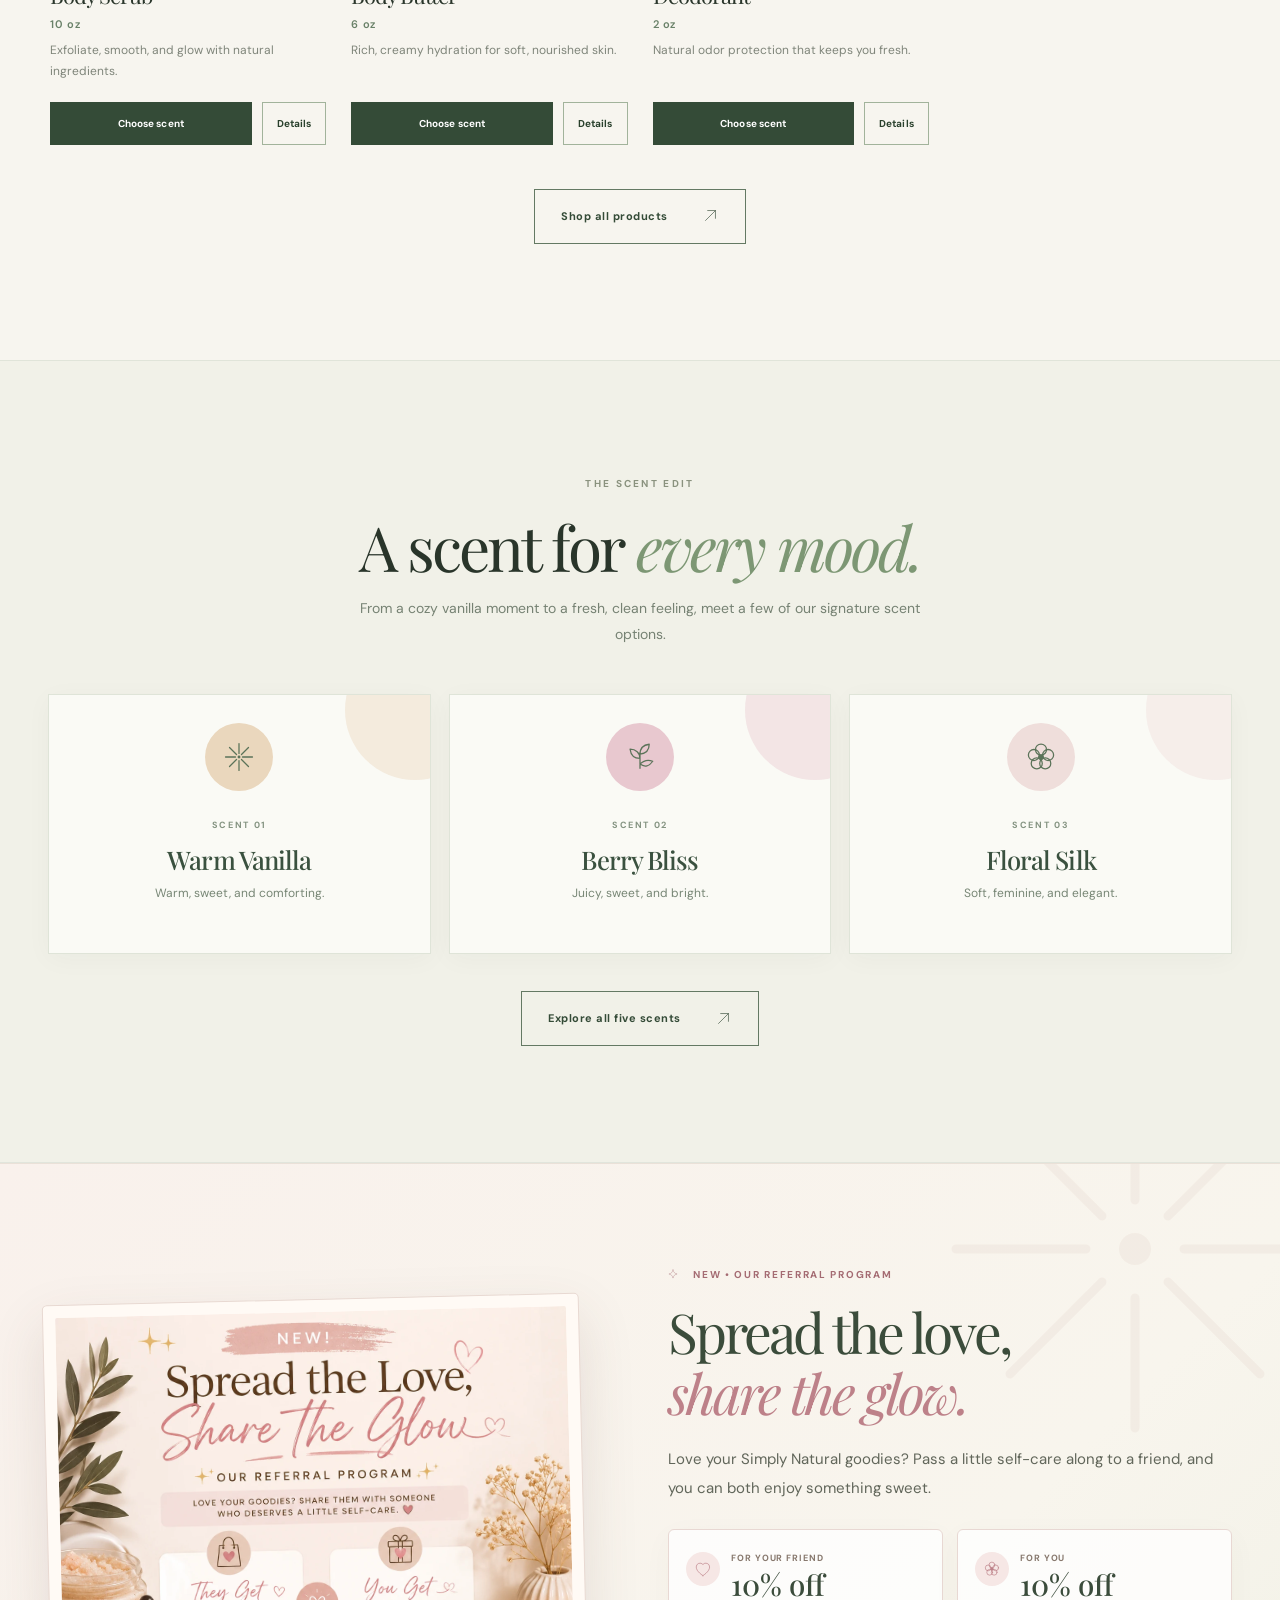
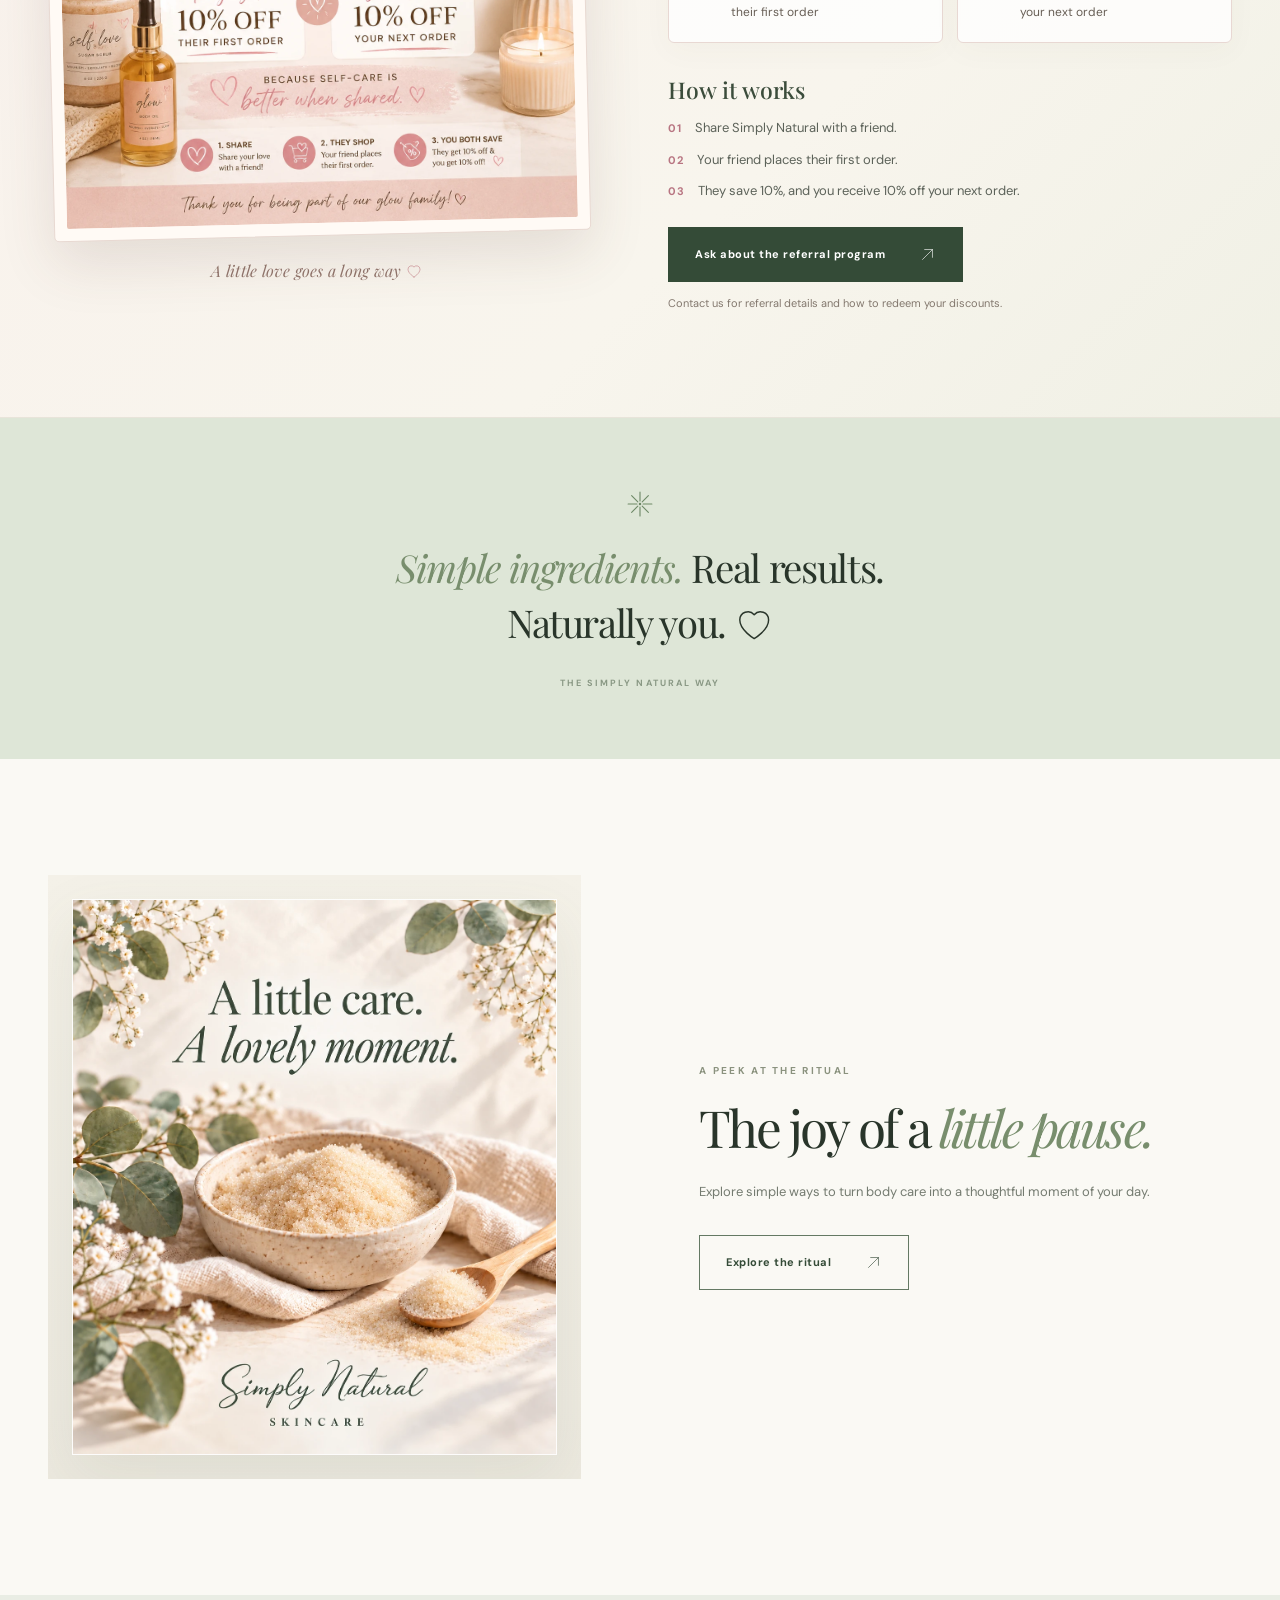
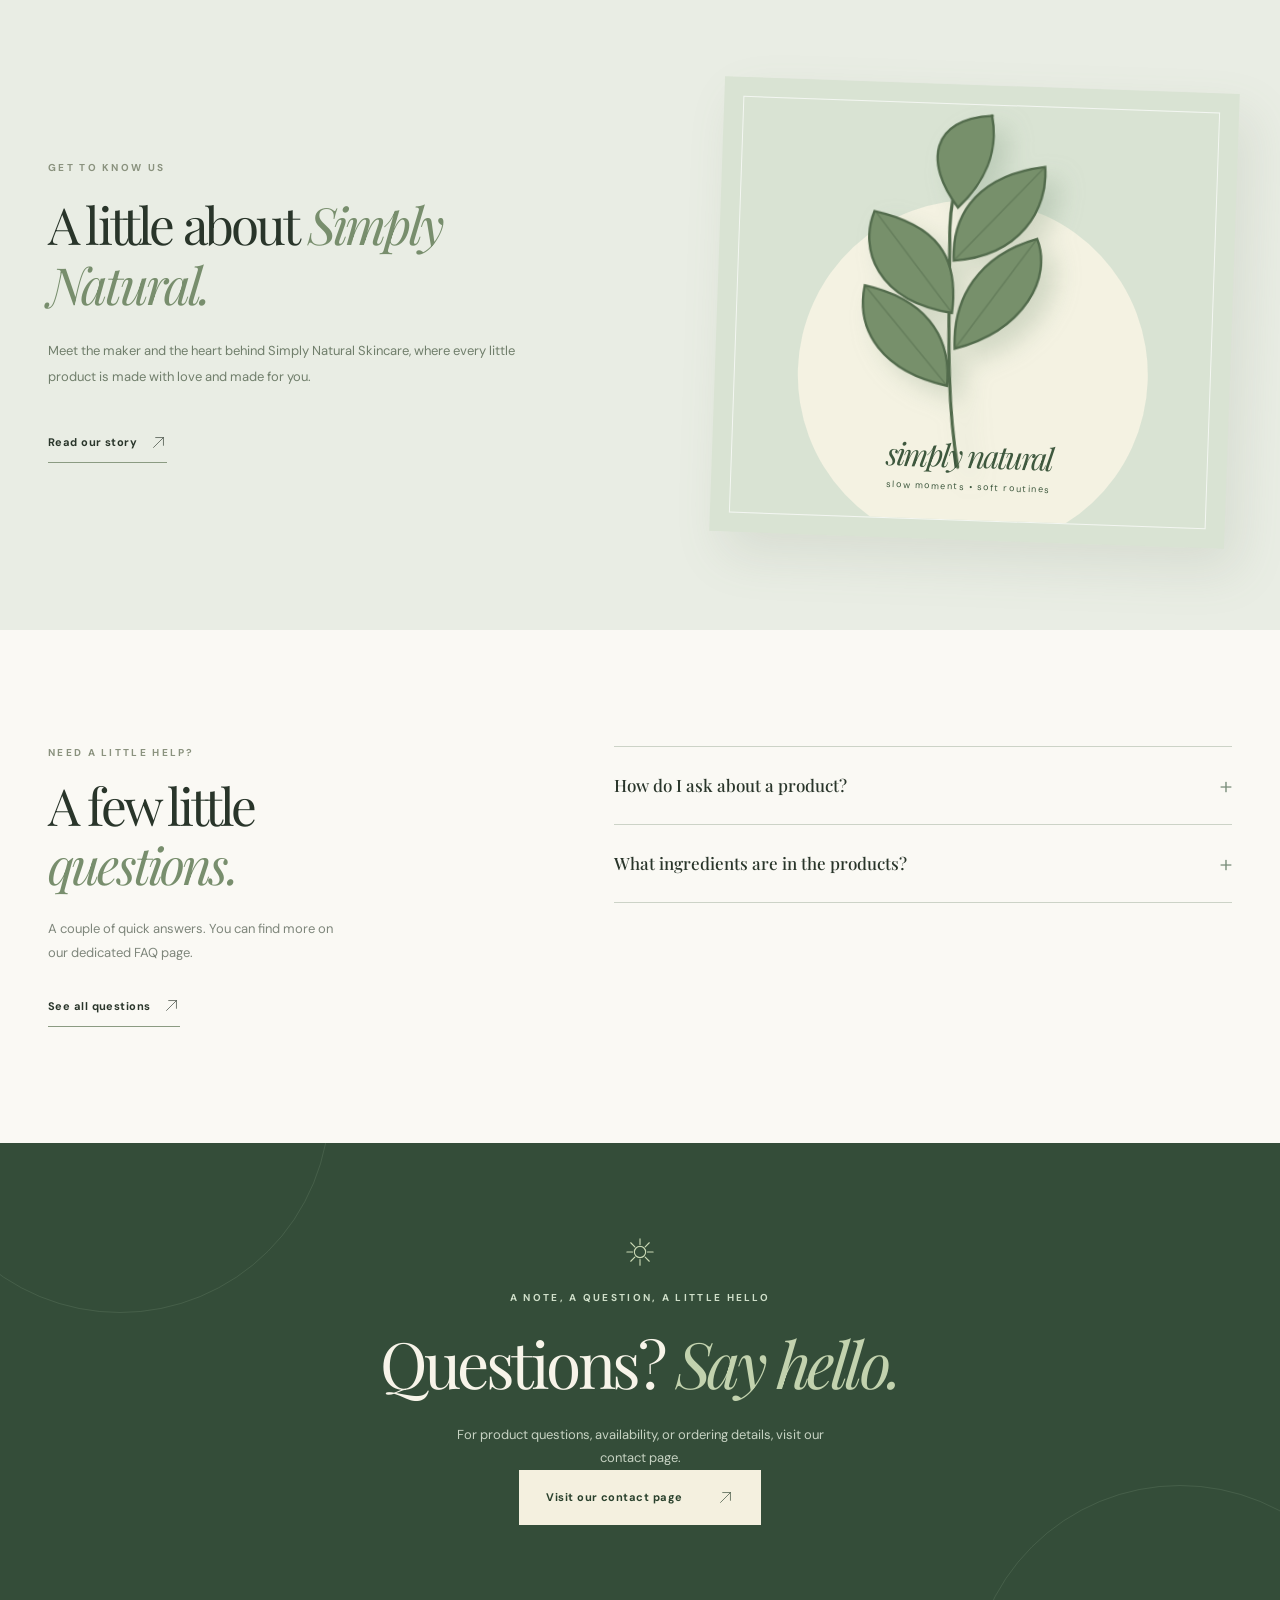
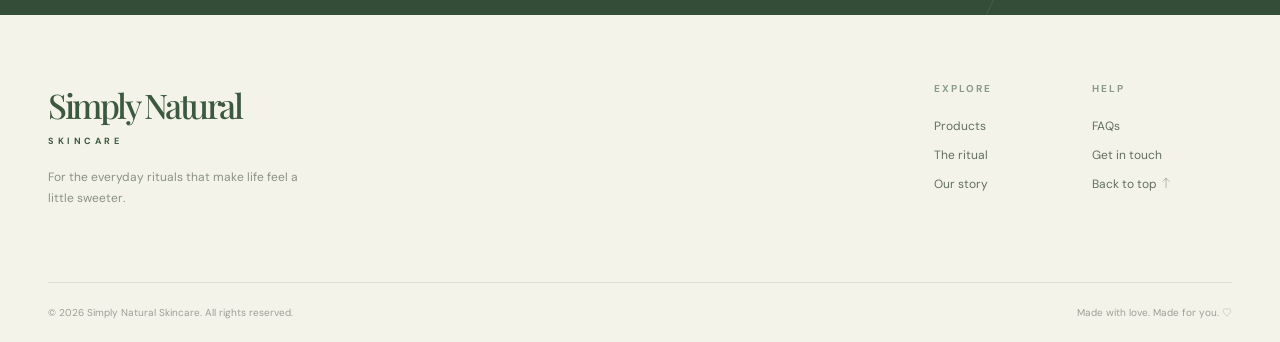
==== commit e295e67a: "Add files via upload" ====
--- a/index.html
+++ b/index.html
@@ -37,14 +37,12 @@
 <nav aria-label="Mobile navigation" class="mobile-nav" hidden="" id="mobileNav"><a aria-current="page" href="index.html">Home</a><a href="scrubs.html">Products</a><a href="ritual.html">The ritual</a><a href="story.html">Our story</a><a href="faq.html">FAQs</a><a href="contact.html">Contact</a></nav>
 </header>
 <main id="main"><section aria-label="Simply Natural Skincare brand banner" class="brand-banner"><div class="brand-banner-inner"><img alt="Simply Natural Skincare. Natural skincare made simple." class="brand-banner-image" decoding="async" fetchpriority="high" height="397" src="assets/homepage_brand_banner.webp" width="960"/></div></section><section class="hero hero-editorial">
-
 <div class="container hero-grid">
 <div class="hero-copy">
 <div class="eyebrow"><span class="eyebrow-line"></span>SIMPLE INGREDIENTS • REAL RESULTS • NATURALLY YOU</div>
 <h1>Made with love. <em>Made for you.</em></h1>
 <p>Simple, thoughtful self-care, from body scrubs and buttery moisturizers to little everyday essentials. Find your favorite product and scent.</p>
 <div class="hero-cta"><a class="btn btn-dark" href="scrubs.html">Shop our products <span aria-hidden="true"><svg aria-hidden="true" class="sns-vector" fill="none" focusable="false" stroke="currentColor" stroke-linecap="round" stroke-linejoin="round" stroke-width="1.8" viewbox="0 0 48 48" xmlns="http://www.w3.org/2000/svg"><path d="M10 38 38 10M16 10h22v22"></path></svg></span></a><a class="text-link" href="story.html">Meet Simply Natural <span aria-hidden="true"><svg aria-hidden="true" class="sns-vector" fill="none" focusable="false" stroke="currentColor" stroke-linecap="round" stroke-linejoin="round" stroke-width="1.8" viewbox="0 0 48 48" xmlns="http://www.w3.org/2000/svg"><path d="M5 24h38M30 11l13 13-13 13"></path></svg></span></a></div>
-
 </div>
 <figure class="hero-feature"><img alt="Golden Hour body butter jars displayed with leafy plants and natural sunlight" decoding="async" height="817" loading="eager" src="assets/body_butter_golden_hour.webp" width="668"/><figcaption class="hero-feature-caption"><span>A LITTLE EVERYDAY LUXURY</span><strong>Care, made with love.</strong></figcaption></figure></div>
 </section>
@@ -92,7 +90,11 @@
 </div>
 </section>
 <section class="quote-section"><div class="container quote-inner"><span aria-hidden="true" class="quote-flower"><svg aria-hidden="true" class="sns-vector" fill="none" focusable="false" stroke="currentColor" stroke-linecap="round" stroke-linejoin="round" stroke-width="1.8" viewbox="0 0 48 48" xmlns="http://www.w3.org/2000/svg"><path d="M24 5v14M24 29v14M5 24h14M29 24h14M10.6 10.6l9.9 9.9M27.5 27.5l9.9 9.9M37.4 10.6l-9.9 9.9M20.5 27.5l-9.9 9.9"></path><circle cx="24" cy="24" fill="currentColor" r="2" stroke="none"></circle></svg></span><p><em>Simple ingredients.</em> Real results.<br/>Naturally you. <svg aria-hidden="true" class="sns-vector" fill="none" focusable="false" stroke="currentColor" stroke-linecap="round" stroke-linejoin="round" stroke-width="1.8" viewbox="0 0 48 48" xmlns="http://www.w3.org/2000/svg"><path d="M24 42S6 31.5 6 18.8a10.2 10.2 0 0 1 18-6.7 10.2 10.2 0 0 1 18 6.7C42 31.5 24 42 24 42Z"></path></svg></p><span class="quote-caption">THE SIMPLY NATURAL WAY</span></div></section>
-<section class="ritual-section section-pad" id="ritual-preview"><div class="container ritual-grid"><div class="ritual-visual"><div class="ritual-shape"></div><span class="ritual-circle-text">THE LITTLE THINGS <svg aria-hidden="true" class="sns-vector" fill="none" focusable="false" stroke="currentColor" stroke-linecap="round" stroke-linejoin="round" stroke-width="1.8" viewbox="0 0 48 48" xmlns="http://www.w3.org/2000/svg"><path d="M24 5v14M24 29v14M5 24h14M29 24h14M10.6 10.6l9.9 9.9M27.5 27.5l9.9 9.9M37.4 10.6l-9.9 9.9M20.5 27.5l-9.9 9.9"></path><circle cx="24" cy="24" fill="currentColor" r="2" stroke="none"></circle></svg> THE LITTLE THINGS <svg aria-hidden="true" class="sns-vector" fill="none" focusable="false" stroke="currentColor" stroke-linecap="round" stroke-linejoin="round" stroke-width="1.8" viewbox="0 0 48 48" xmlns="http://www.w3.org/2000/svg"><path d="M24 5v14M24 29v14M5 24h14M29 24h14M10.6 10.6l9.9 9.9M27.5 27.5l9.9 9.9M37.4 10.6l-9.9 9.9M20.5 27.5l-9.9 9.9"></path><circle cx="24" cy="24" fill="currentColor" r="2" stroke="none"></circle></svg></span><div class="ritual-cloth"></div><div class="ritual-bowl"><div class="ritual-bowl-inner"></div><div class="ritual-grains"></div></div><div class="ritual-spoon"></div><div class="ritual-leaf leaf-a"></div><div class="ritual-leaf leaf-b"></div><div class="ritual-leaf leaf-c"></div><span class="ritual-photo-caption">JUST A MOMENT FOR YOU —</span></div><div class="ritual-content"><div class="eyebrow eyebrow-soft">A PEEK AT THE RITUAL</div><h2>The joy of a <em>little pause.</em></h2><p>Explore simple ways to turn body care into a thoughtful moment of your day.</p><a class="btn btn-outline" href="ritual.html">Explore the ritual <span aria-hidden="true"><svg aria-hidden="true" class="sns-vector" fill="none" focusable="false" stroke="currentColor" stroke-linecap="round" stroke-linejoin="round" stroke-width="1.8" viewbox="0 0 48 48" xmlns="http://www.w3.org/2000/svg"><path d="M10 38 38 10M16 10h22v22"></path></svg></span></a></div></div></section>
+<section class="ritual-section section-pad" id="ritual-preview"><div class="container ritual-grid"><div class="ritual-visual ritual-visual-photo">
+<div class="ritual-photo-frame">
+<img alt="Simply Natural Skincare poster showing a bowl of sugar with eucalyptus and the words A little care. A lovely moment." class="ritual-photo-image" decoding="async" loading="lazy" src="assets/ritual_photo_poster.webp"/>
+</div>
+</div><div class="ritual-content"><div class="eyebrow eyebrow-soft">A PEEK AT THE RITUAL</div><h2>The joy of a <em>little pause.</em></h2><p>Explore simple ways to turn body care into a thoughtful moment of your day.</p><a class="btn btn-outline" href="ritual.html">Explore the ritual <span aria-hidden="true"><svg aria-hidden="true" class="sns-vector" fill="none" focusable="false" stroke="currentColor" stroke-linecap="round" stroke-linejoin="round" stroke-width="1.8" viewbox="0 0 48 48" xmlns="http://www.w3.org/2000/svg"><path d="M10 38 38 10M16 10h22v22"></path></svg></span></a></div></div></section>
 <section class="story-section" id="story-preview"><div class="container story-grid"><div class="story-copy"><div class="eyebrow eyebrow-soft">GET TO KNOW US</div><h2>A little about <em>Simply Natural.</em></h2><p>Meet the maker and the heart behind Simply Natural Skincare, where every little product is made with love and made for you.</p><a class="text-link story-link" href="story.html">Read our story <span aria-hidden="true"><svg aria-hidden="true" class="sns-vector" fill="none" focusable="false" stroke="currentColor" stroke-linecap="round" stroke-linejoin="round" stroke-width="1.8" viewbox="0 0 48 48" xmlns="http://www.w3.org/2000/svg"><path d="M10 38 38 10M16 10h22v22"></path></svg></span></a></div><div class="story-card"><div class="story-card-frame"><div class="story-sun"></div><svg aria-hidden="true" class="story-plant" fill="none" viewbox="0 0 460 500"><path d="M215 484c-19-92-17-194-20-288-3-61 13-106 48-156" stroke="#526B4C" stroke-linecap="round" stroke-width="4"></path><path d="M201 290C105 278 81 213 99 165c78 15 109 52 102 125ZM201 224c83-8 117-69 111-122-78 12-116 58-111 122ZM198 382c-81-15-118-64-108-123 73 14 112 56 108 123ZM206 335c87-26 120-94 99-142-73 23-104 79-99 142ZM204 157c-45-55-38-111 39-117 10 45-7 85-39 117Z" fill="#77906B" stroke="#526B4C" stroke-width="3"></path><path d="M201 290 100 165M201 224l111-122M198 382 90 259M206 335l99-142" opacity=".45" stroke="#526B4C" stroke-width="2"></path></svg><div class="story-card-words"><span>simply natural</span><small>slow moments • soft routines</small></div></div></div></div></section>
 <section class="faq-section section-pad" id="faq-preview"><div class="container faq-grid"><div class="faq-intro"><div class="eyebrow eyebrow-soft">NEED A LITTLE HELP?</div><h2>A few little <em>questions.</em></h2><p>A couple of quick answers. You can find more on our dedicated FAQ page.</p><a class="text-link" href="faq.html">See all questions <span aria-hidden="true"><svg aria-hidden="true" class="sns-vector" fill="none" focusable="false" stroke="currentColor" stroke-linecap="round" stroke-linejoin="round" stroke-width="1.8" viewbox="0 0 48 48" xmlns="http://www.w3.org/2000/svg"><path d="M10 38 38 10M16 10h22v22"></path></svg></span></a></div><div class="faq-list"><details><summary>How do I ask about a product?<span>+</span></summary><p>Choose a product, select a preferred scent, and add it to your inquiry bag. We’ll confirm stock and ordering details.</p></details><details><summary>What ingredients are in the products?<span>+</span></summary><p>Each product’s details show its ingredient list when provided. Please review ingredients carefully, especially if you have sensitivities. Lip Balm ingredients are coming soon.</p></details></div></div></section>
 <section class="contact-section" id="contact-preview"><div class="container contact-inner"><span aria-hidden="true" class="contact-sun"><svg aria-hidden="true" class="sns-vector" fill="none" focusable="false" stroke="currentColor" stroke-linecap="round" stroke-linejoin="round" stroke-width="1.8" viewbox="0 0 48 48" xmlns="http://www.w3.org/2000/svg"><circle cx="24" cy="24" r="9"></circle><path d="M24 3v9M24 36v9M3 24h9M36 24h9M9.2 9.2l6.5 6.5M32.3 32.3l6.5 6.5M38.8 9.2l-6.5 6.5M15.7 32.3l-6.5 6.5"></path></svg></span><div class="eyebrow">A NOTE, A QUESTION, A LITTLE HELLO</div><h2>Questions? <em>Say hello.</em></h2><p>For product questions, availability, or ordering details, visit our contact page.</p><a class="btn btn-light" href="contact.html">Visit our contact page <span aria-hidden="true"><svg aria-hidden="true" class="sns-vector" fill="none" focusable="false" stroke="currentColor" stroke-linecap="round" stroke-linejoin="round" stroke-width="1.8" viewbox="0 0 48 48" xmlns="http://www.w3.org/2000/svg"><path d="M10 38 38 10M16 10h22v22"></path></svg></span></a></div></section></main><footer class="footer"><div class="container"><div class="footer-main"><div><a class="footer-brand" href="index.html">Simply Natural <span>SKINCARE</span></a><p>For the everyday rituals that make life feel a little sweeter.</p></div><div class="footer-links"><div><span>EXPLORE</span><a href="scrubs.html">Products</a><a href="ritual.html">The ritual</a><a href="story.html">Our story</a></div><div><span>HELP</span><a href="faq.html">FAQs</a><a href="contact.html">Get in touch</a><a href="index.html">Back to top <svg aria-hidden="true" class="sns-vector" fill="none" focusable="false" stroke="currentColor" stroke-linecap="round" stroke-linejoin="round" stroke-width="1.8" viewbox="0 0 48 48" xmlns="http://www.w3.org/2000/svg"><path d="M24 43V5M11 18 24 5l13 13"></path></svg></a></div></div></div><div class="footer-bottom"><span>© <span id="year"></span> Simply Natural Skincare. All rights reserved.</span><span>Made with love. Made for you. <svg aria-hidden="true" class="sns-vector" fill="none" focusable="false" stroke="currentColor" stroke-linecap="round" stroke-linejoin="round" stroke-width="1.8" viewbox="0 0 48 48" xmlns="http://www.w3.org/2000/svg"><path d="M24 42S6 31.5 6 18.8a10.2 10.2 0 0 1 18-6.7 10.2 10.2 0 0 1 18 6.7C42 31.5 24 42 24 42Z"></path></svg></span></div></div></footer><div class="drawer-backdrop" hidden="" id="cartBackdrop"></div><aside aria-labelledby="cartTitle" aria-modal="true" class="cart-drawer" hidden="" id="cartDrawer" role="dialog">
--- a/styles.css
+++ b/styles.css
@@ -401,3 +401,40 @@
 @media(max-width:370px){
   .hero-editorial .hero-copy h1{font-size:34px}
 }
+
+
+/* Ritual photo replacement update */
+.ritual-visual-photo{
+  display:flex;
+  align-items:center;
+  justify-content:center;
+  padding:24px;
+  background:linear-gradient(180deg,#f4f1e8 0%,#ece9df 100%);
+}
+.ritual-photo-frame{
+  width:100%;
+  height:100%;
+  min-height:500px;
+  display:flex;
+  align-items:center;
+  justify-content:center;
+  background:rgba(255,255,255,.45);
+  border:1px solid rgba(255,255,255,.78);
+  box-shadow:0 22px 55px rgba(94,104,83,.10);
+  overflow:hidden;
+}
+.ritual-photo-image{
+  width:100%;
+  height:100%;
+  object-fit:contain;
+  display:block;
+  background:#f6f2ea;
+}
+@media(max-width:850px){
+  .ritual-visual-photo{padding:20px;}
+  .ritual-photo-frame{min-height:460px;}
+}
+@media(max-width:620px){
+  .ritual-visual-photo{padding:16px;}
+  .ritual-photo-frame{min-height:360px;}
+}
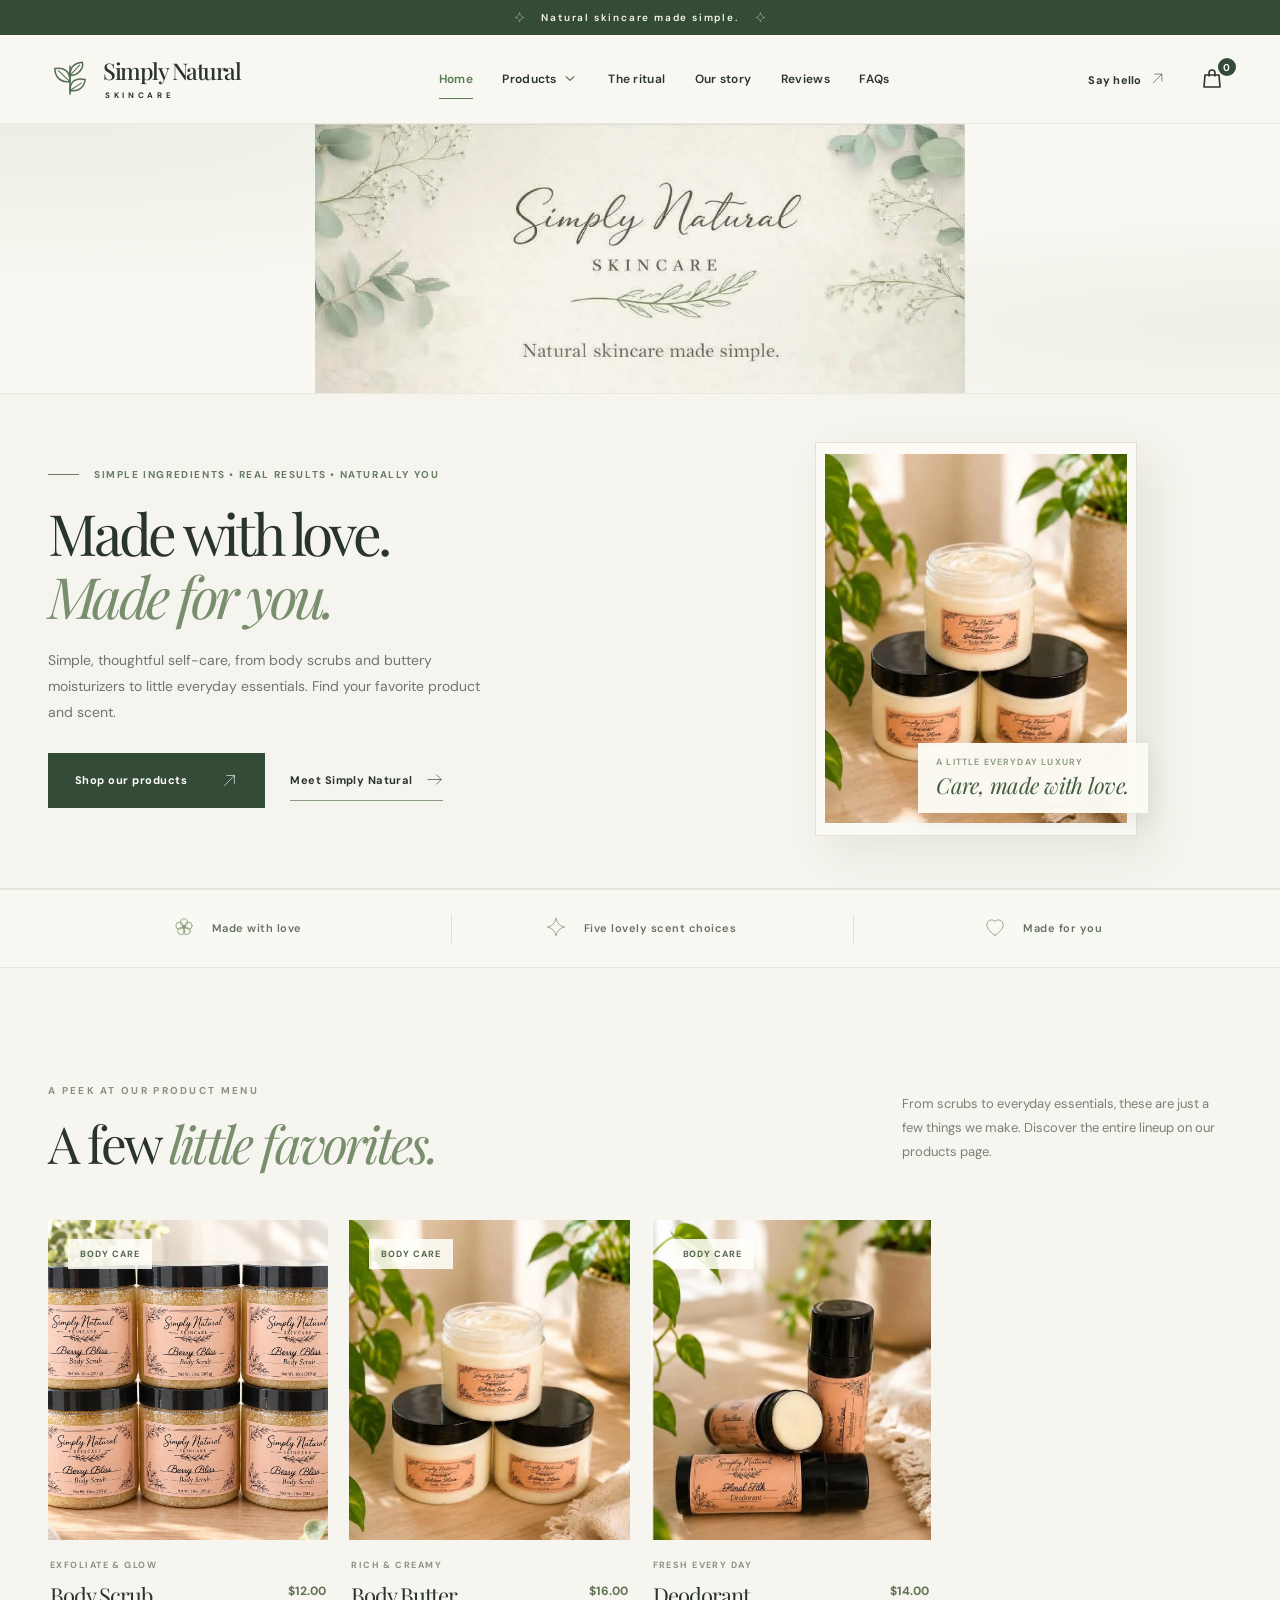
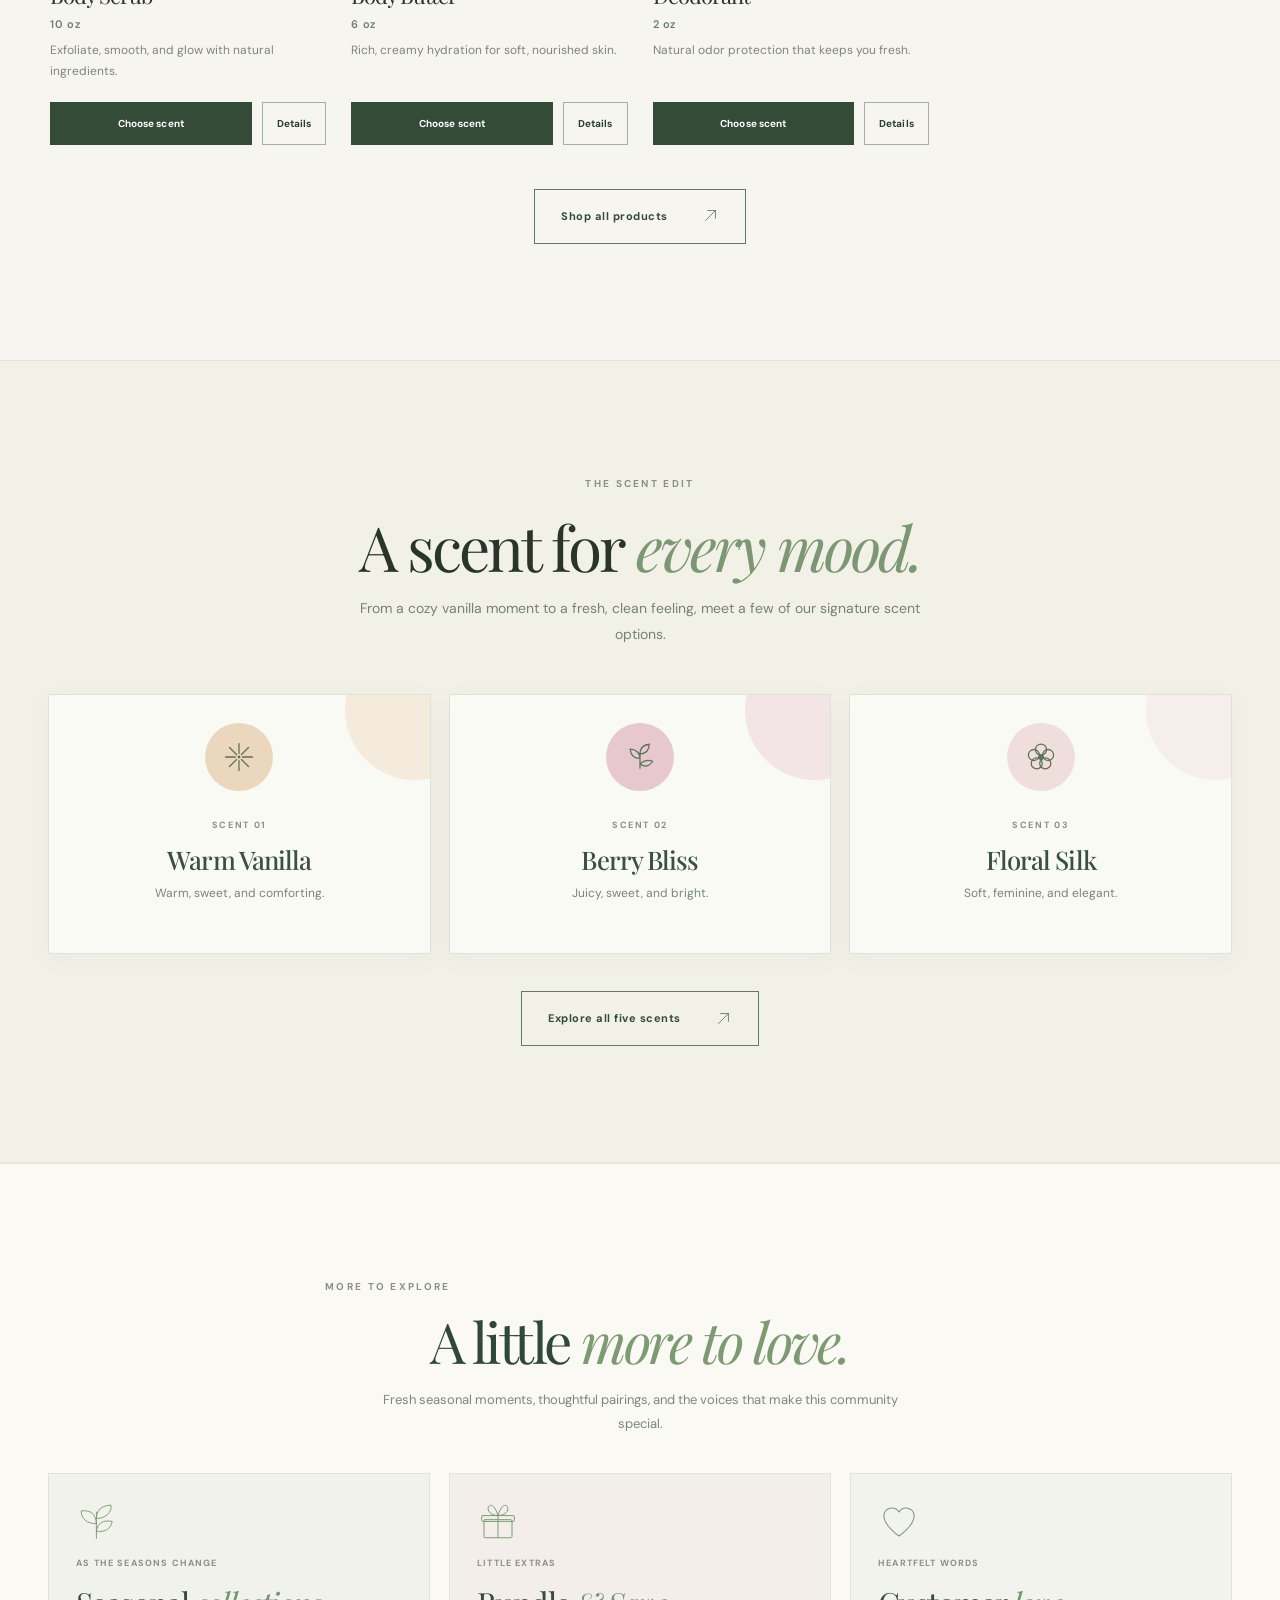
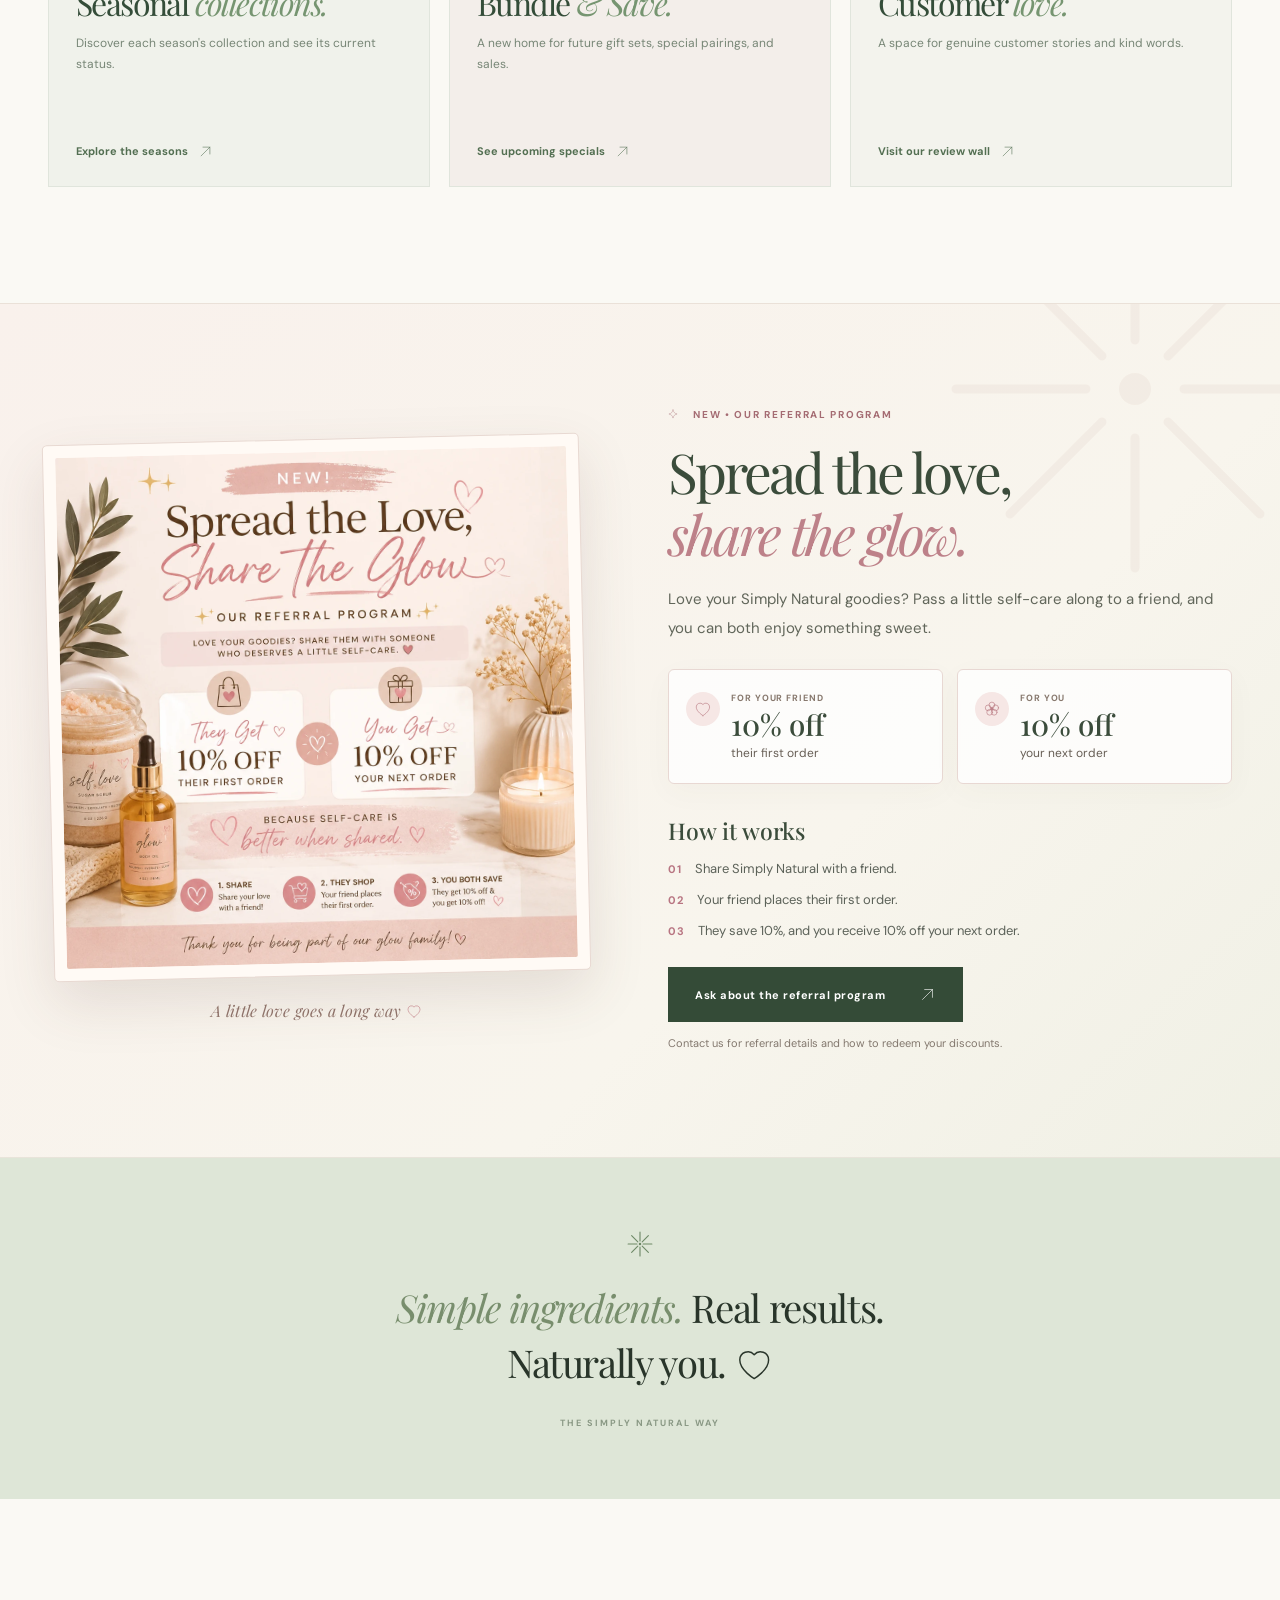
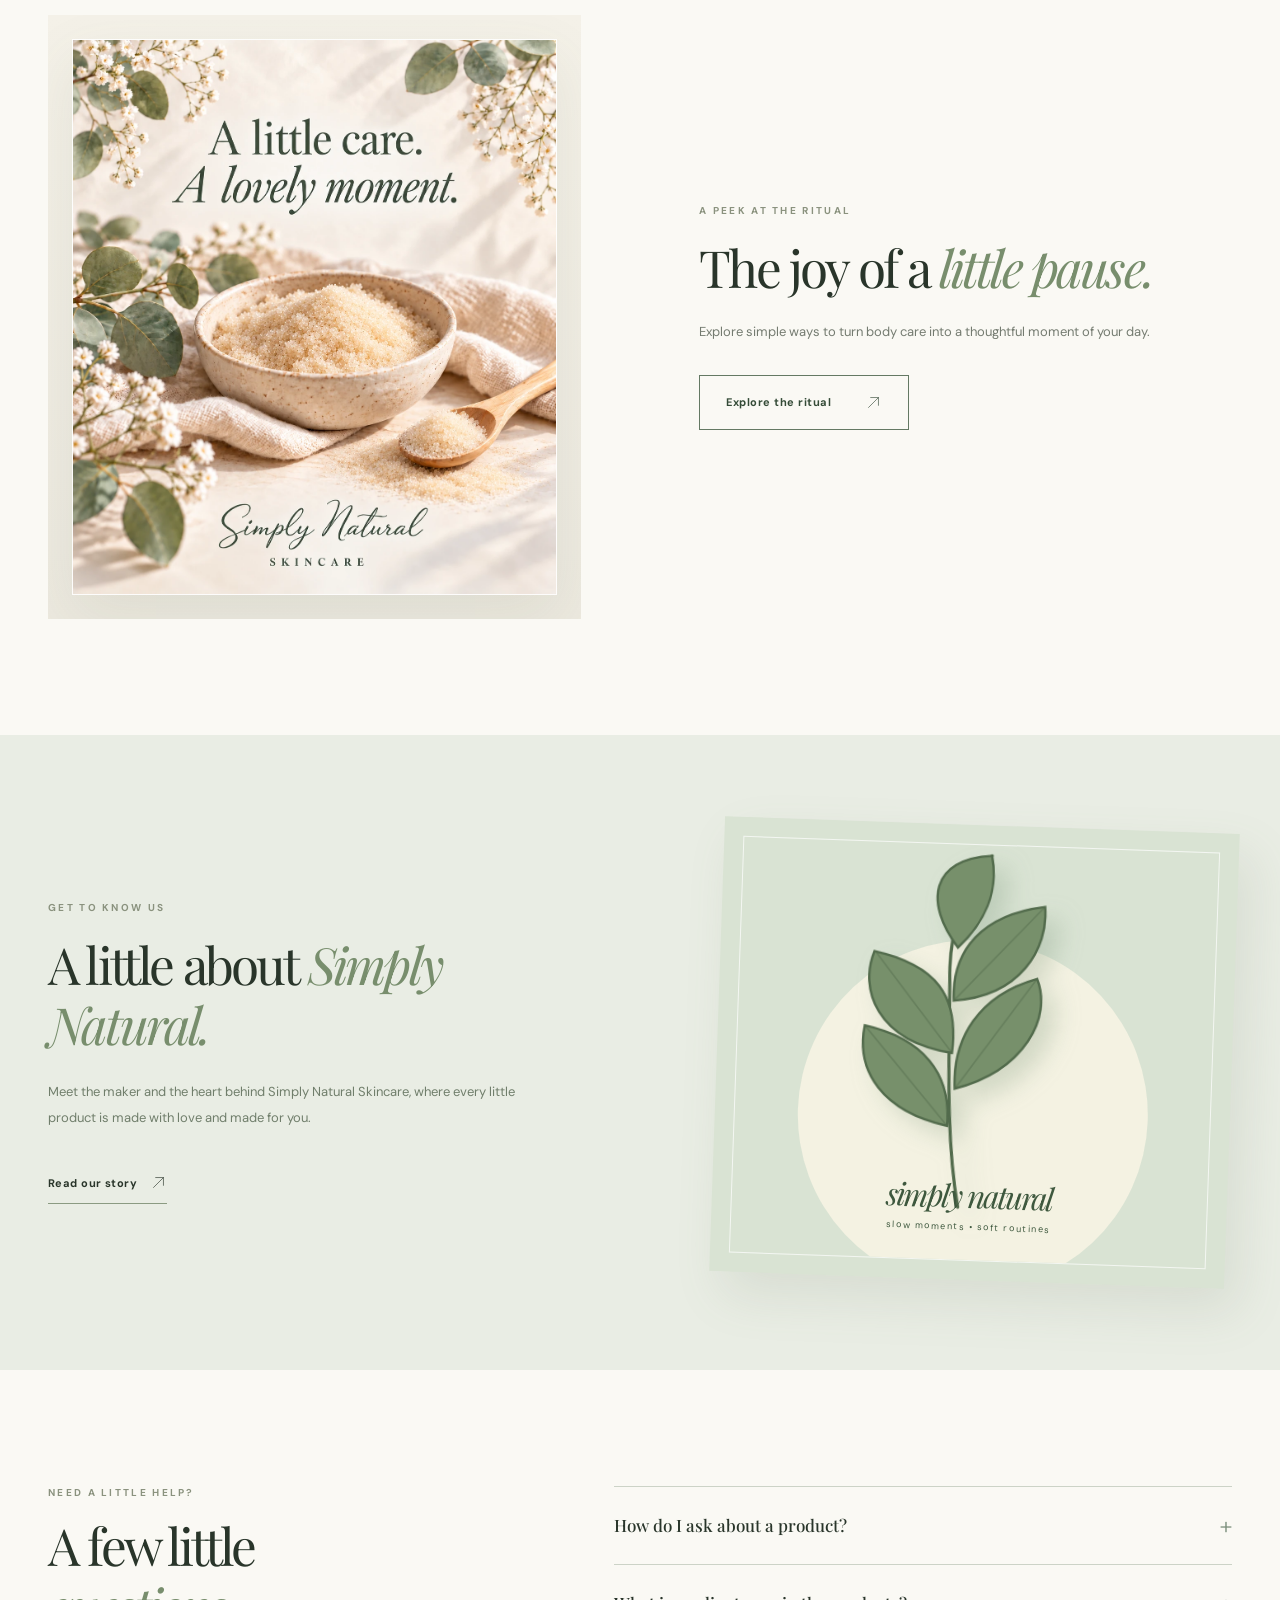
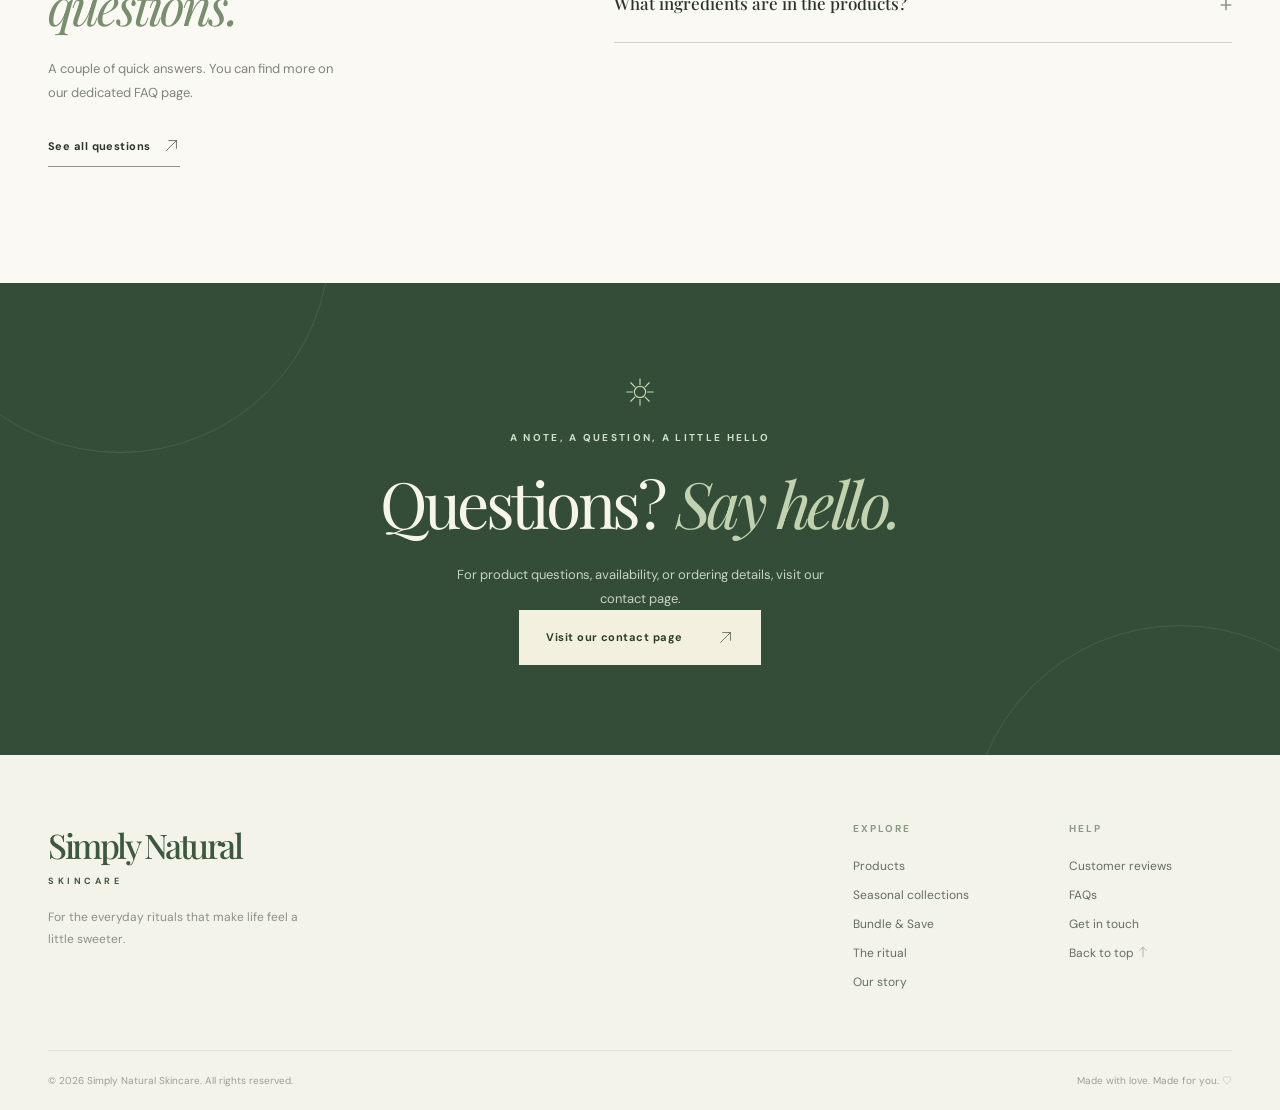
==== commit 2fb14252: "Add files via upload" ====
--- a/index.html
+++ b/index.html
@@ -16,7 +16,7 @@
 <link href="https://fonts.googleapis.com/css2?family=DM+Sans:wght@400;500;600;700&amp;family=Manrope:wght@400;500;600;700&amp;family=Playfair+Display:ital,wght@0,400;0,500;0,600;1,400;1,500&amp;display=swap" rel="stylesheet"/>
 <link href="styles.css" rel="stylesheet"/>
 <script defer="" src="script.js"></script>
-</head>
+<script defer="" src="extras.js"></script></head>
 <body>
 <a class="skip-link" href="#main">Skip to content</a>
 <div class="announcement"><span aria-hidden="true" class="tiny-star"><svg aria-hidden="true" class="sns-vector" fill="none" focusable="false" stroke="currentColor" stroke-linecap="round" stroke-linejoin="round" stroke-width="1.8" viewbox="0 0 48 48" xmlns="http://www.w3.org/2000/svg"><path d="M24 4.5c2.9 11.6 7.9 16.6 19.5 19.5C31.9 26.9 26.9 31.9 24 43.5 21.1 31.9 16.1 26.9 4.5 24 16.1 21.1 21.1 16.1 24 4.5Z"></path></svg></span> Natural skincare made simple. <span aria-hidden="true" class="tiny-star"><svg aria-hidden="true" class="sns-vector" fill="none" focusable="false" stroke="currentColor" stroke-linecap="round" stroke-linejoin="round" stroke-width="1.8" viewbox="0 0 48 48" xmlns="http://www.w3.org/2000/svg"><path d="M24 4.5c2.9 11.6 7.9 16.6 19.5 19.5C31.9 26.9 26.9 31.9 24 43.5 21.1 31.9 16.1 26.9 4.5 24 16.1 21.1 21.1 16.1 24 4.5Z"></path></svg></span></div>
@@ -27,14 +27,14 @@
 <span aria-hidden="true" class="brand-mark"><svg fill="none" viewbox="0 0 64 64"><path d="M32 53V13" stroke="currentColor" stroke-linecap="round" stroke-width="2.4"></path><path d="M32 35C17 37 10 27 10 16c13-2 22 3 22 19ZM32 26C45 26 52 15 50 7 38 8 32 14 32 26ZM32 48c13 2 21-5 22-16-13-3-22 2-22 16Z" stroke="currentColor" stroke-linejoin="round" stroke-width="2.2"></path><path d="m15 19 17 16M46 11 32 26M49 37 32 48" stroke="currentColor" stroke-linecap="round" stroke-width="1.5"></path></svg></span>
 <span class="brand-type"><strong>Simply Natural</strong><span>SKINCARE</span></span>
 </a>
-<nav aria-label="Main navigation" class="desktop-nav"><a aria-current="page" href="index.html">Home</a><a href="scrubs.html">Products</a><a href="ritual.html">The ritual</a><a href="story.html">Our story</a><a href="faq.html">FAQs</a></nav>
+<nav aria-label="Main navigation" class="desktop-nav"><a aria-current="page" href="index.html">Home</a><div class="nav-products-group"><a class="nav-products-link" href="scrubs.html">Products</a><button aria-controls="productsSubmenu" aria-expanded="false" aria-label="Open Products submenu" class="nav-products-toggle" type="button"><svg aria-hidden="true" fill="none" stroke="currentColor" stroke-linecap="round" stroke-width="1.5" viewbox="0 0 16 16"><path d="m3.5 5.5 4.5 4 4.5-4"></path></svg></button><div class="nav-products-submenu" hidden="" id="productsSubmenu"><a href="scrubs.html">All products</a><a href="seasonal.html">Seasonal collections</a><a href="bundles.html">Bundle &amp; Save</a></div></div><a href="ritual.html">The ritual</a><a href="story.html">Our story</a><a href="reviews.html">Reviews</a><a href="faq.html">FAQs</a></nav>
 <div class="nav-actions">
 <a class="header-contact" href="contact.html">Say hello <span aria-hidden="true"><svg aria-hidden="true" class="sns-vector" fill="none" focusable="false" stroke="currentColor" stroke-linecap="round" stroke-linejoin="round" stroke-width="1.8" viewbox="0 0 48 48" xmlns="http://www.w3.org/2000/svg"><path d="M10 38 38 10M16 10h22v22"></path></svg></span></a>
 <button aria-label="Open your inquiry bag" class="bag-button" id="openCart" type="button"><svg aria-hidden="true" fill="none" viewbox="0 0 24 24"><path d="M5 8h14l1 12H4L5 8ZM9 9V6a3 3 0 0 1 6 0v3" stroke="currentColor" stroke-linecap="round" stroke-linejoin="round" stroke-width="1.6"></path></svg><span aria-live="polite" class="bag-count" id="cartCount">0</span></button>
 <button aria-controls="mobileNav" aria-expanded="false" aria-label="Open menu" class="menu-button" id="menuButton" type="button"><span></span><span></span><span></span></button>
 </div>
 </div>
-<nav aria-label="Mobile navigation" class="mobile-nav" hidden="" id="mobileNav"><a aria-current="page" href="index.html">Home</a><a href="scrubs.html">Products</a><a href="ritual.html">The ritual</a><a href="story.html">Our story</a><a href="faq.html">FAQs</a><a href="contact.html">Contact</a></nav>
+<nav aria-label="Mobile navigation" class="mobile-nav" hidden="" id="mobileNav"><a aria-current="page" href="index.html">Home</a><a href="scrubs.html">Products</a><div class="mobile-product-sublinks"><a href="seasonal.html">Seasonal collections</a><a href="bundles.html">Bundle &amp; Save</a></div><a href="ritual.html">The ritual</a><a href="story.html">Our story</a><a href="reviews.html">Customer reviews</a><a href="faq.html">FAQs</a><a href="contact.html">Contact</a></nav>
 </header>
 <main id="main"><section aria-label="Simply Natural Skincare brand banner" class="brand-banner"><div class="brand-banner-inner"><img alt="Simply Natural Skincare. Natural skincare made simple." class="brand-banner-image" decoding="async" fetchpriority="high" height="397" src="assets/homepage_brand_banner.webp" width="960"/></div></section><section class="hero hero-editorial">
 <div class="container hero-grid">
@@ -54,7 +54,10 @@
 </div>
 <div class="section-end-link"><a class="btn btn-outline" href="scrubs.html">Shop all products <span aria-hidden="true"><svg aria-hidden="true" class="sns-vector" fill="none" focusable="false" stroke="currentColor" stroke-linecap="round" stroke-linejoin="round" stroke-width="1.8" viewbox="0 0 48 48" xmlns="http://www.w3.org/2000/svg"><path d="M10 38 38 10M16 10h22v22"></path></svg></span></a></div></section><section aria-labelledby="scents-heading" class="scents-section section-pad" id="scents"><div class="container"><div class="section-intro scents-intro"><div class="eyebrow eyebrow-soft">THE SCENT EDIT</div><h2>A scent for <em>every mood.</em></h2><p>From a cozy vanilla moment to a fresh, clean feeling, meet a few of our signature scent options.</p></div><div class="scent-grid"><article class="scent-card scent-vanilla"><div aria-hidden="true" class="scent-symbol"><svg aria-hidden="true" class="sns-vector" fill="none" focusable="false" stroke="currentColor" stroke-linecap="round" stroke-linejoin="round" stroke-width="1.8" viewbox="0 0 48 48" xmlns="http://www.w3.org/2000/svg"><path d="M24 5v14M24 29v14M5 24h14M29 24h14M10.6 10.6l9.9 9.9M27.5 27.5l9.9 9.9M37.4 10.6l-9.9 9.9M20.5 27.5l-9.9 9.9"></path><circle cx="24" cy="24" fill="currentColor" r="2" stroke="none"></circle></svg></div><div class="scent-card-content"><span class="scent-count">SCENT 01</span><h3>Warm Vanilla</h3><p>Warm, sweet, and comforting.</p></div></article><article class="scent-card scent-berry"><div aria-hidden="true" class="scent-symbol"><svg aria-hidden="true" class="sns-vector" fill="none" focusable="false" stroke="currentColor" stroke-linecap="round" stroke-linejoin="round" stroke-width="1.8" viewbox="0 0 48 48" xmlns="http://www.w3.org/2000/svg"><path d="M24 40V17M24 26c-8 0-13-5-14-13 8 0 14 5 14 13ZM24 20c0-8 5-13 13-14 0 8-4 13-13 14ZM24 34c7-7 13-6 18-4-5 7-11 9-18 4Z"></path></svg></div><div class="scent-card-content"><span class="scent-count">SCENT 02</span><h3>Berry Bliss</h3><p>Juicy, sweet, and bright.</p></div></article><article class="scent-card scent-floral"><div aria-hidden="true" class="scent-symbol"><svg aria-hidden="true" class="sns-vector" fill="none" focusable="false" stroke="currentColor" stroke-linecap="round" stroke-linejoin="round" stroke-width="1.8" viewbox="0 0 48 48" xmlns="http://www.w3.org/2000/svg"><circle cx="24" cy="13.5" r="7.8"></circle><circle cx="34" cy="21.2" r="7.8"></circle><circle cx="30" cy="33" r="7.8"></circle><circle cx="18" cy="33" r="7.8"></circle><circle cx="14" cy="21.2" r="7.8"></circle><circle cx="24" cy="24" fill="currentColor" r="4" stroke="none"></circle></svg></div><div class="scent-card-content"><span class="scent-count">SCENT 03</span><h3>Floral Silk</h3><p>Soft, feminine, and elegant.</p></div></article></div><div class="scents-bottom-link"><a class="btn btn-outline" href="scrubs.html#scents">Explore all five scents <span aria-hidden="true"><svg aria-hidden="true" class="sns-vector" fill="none" focusable="false" stroke="currentColor" stroke-linecap="round" stroke-linejoin="round" stroke-width="1.8" viewbox="0 0 48 48" xmlns="http://www.w3.org/2000/svg"><path d="M10 38 38 10M16 10h22v22"></path></svg></span></a></div></div></section>
 <!-- Share the Glow referral program; offer fulfillment is handled by the business, not by this static website. -->
-<section aria-labelledby="referral-title" class="referral-section" id="referral-program">
+<section aria-labelledby="more-to-love-title" class="extras-home section-pad"><div class="container"><div class="extras-home-heading"><span class="eyebrow eyebrow-soft">MORE TO EXPLORE</span><h2 id="more-to-love-title">A little <em>more to love.</em></h2><p>Fresh seasonal moments, thoughtful pairings, and the voices that make this community special.</p></div>
+<div class="extras-home-grid"><a class="extras-home-card" href="seasonal.html"><span class="extras-home-icon"><svg aria-hidden="true" fill="none" stroke="currentColor" stroke-linecap="round" stroke-linejoin="round" stroke-width="1.6" viewbox="0 0 72 72"><path d="M35 64V19M35 39C18 39 9 30 9 17c16-2 25 5 26 22ZM35 30C52 30 62 18 60 7 43 8 35 16 35 30ZM35 52c16 2 25-5 27-17-16-3-25 3-27 17Z"></path></svg></span><span class="eyebrow eyebrow-soft">AS THE SEASONS CHANGE</span><h3>Seasonal <em>collections.</em></h3><p>Discover each season's collection and see its current status.</p><span class="extras-arrow">Explore the seasons <svg aria-hidden="true" class="sns-vector" fill="none" stroke="currentColor" stroke-linecap="round" stroke-linejoin="round" stroke-width="1.8" viewbox="0 0 48 48" xmlns="http://www.w3.org/2000/svg"><path d="M10 38 38 10M16 10h22v22"></path></svg></span></a>
+<a class="extras-home-card" href="bundles.html"><span class="extras-home-icon"><svg aria-hidden="true" fill="none" stroke="currentColor" stroke-linecap="round" stroke-linejoin="round" stroke-width="1.7" viewbox="0 0 72 72"><rect height="31" rx="2" width="48" x="12" y="32"></rect><rect height="10" rx="2" width="56" x="8" y="25"></rect><path d="M36 25v38M36 25c-9 0-17-5-17-12 0-8 11-10 17 12ZM36 25c9 0 17-5 17-12 0-8-11-10-17 12Z"></path></svg></span><span class="eyebrow eyebrow-soft">LITTLE EXTRAS</span><h3>Bundle <em>&amp; Save.</em></h3><p>A new home for future gift sets, special pairings, and sales.</p><span class="extras-arrow">See upcoming specials <svg aria-hidden="true" class="sns-vector" fill="none" stroke="currentColor" stroke-linecap="round" stroke-linejoin="round" stroke-width="1.8" viewbox="0 0 48 48" xmlns="http://www.w3.org/2000/svg"><path d="M10 38 38 10M16 10h22v22"></path></svg></span></a>
+<a class="extras-home-card" href="reviews.html"><span class="extras-home-icon"><svg aria-hidden="true" fill="none" stroke="currentColor" stroke-linecap="round" stroke-linejoin="round" stroke-width="1.8" viewbox="0 0 72 72"><path d="M36 60S10 43 10 25a14 14 0 0 1 26-6 14 14 0 0 1 26 6C62 43 36 60 36 60Z"></path></svg></span><span class="eyebrow eyebrow-soft">HEARTFELT WORDS</span><h3>Customer <em>love.</em></h3><p>A space for genuine customer stories and kind words.</p><span class="extras-arrow">Visit our review wall <svg aria-hidden="true" class="sns-vector" fill="none" stroke="currentColor" stroke-linecap="round" stroke-linejoin="round" stroke-width="1.8" viewbox="0 0 48 48" xmlns="http://www.w3.org/2000/svg"><path d="M10 38 38 10M16 10h22v22"></path></svg></span></a></div></div></section><section aria-labelledby="referral-title" class="referral-section" id="referral-program">
 <div class="container referral-grid">
 <div class="referral-visual">
 <div class="referral-photo-frame">
@@ -97,7 +100,7 @@
 </div><div class="ritual-content"><div class="eyebrow eyebrow-soft">A PEEK AT THE RITUAL</div><h2>The joy of a <em>little pause.</em></h2><p>Explore simple ways to turn body care into a thoughtful moment of your day.</p><a class="btn btn-outline" href="ritual.html">Explore the ritual <span aria-hidden="true"><svg aria-hidden="true" class="sns-vector" fill="none" focusable="false" stroke="currentColor" stroke-linecap="round" stroke-linejoin="round" stroke-width="1.8" viewbox="0 0 48 48" xmlns="http://www.w3.org/2000/svg"><path d="M10 38 38 10M16 10h22v22"></path></svg></span></a></div></div></section>
 <section class="story-section" id="story-preview"><div class="container story-grid"><div class="story-copy"><div class="eyebrow eyebrow-soft">GET TO KNOW US</div><h2>A little about <em>Simply Natural.</em></h2><p>Meet the maker and the heart behind Simply Natural Skincare, where every little product is made with love and made for you.</p><a class="text-link story-link" href="story.html">Read our story <span aria-hidden="true"><svg aria-hidden="true" class="sns-vector" fill="none" focusable="false" stroke="currentColor" stroke-linecap="round" stroke-linejoin="round" stroke-width="1.8" viewbox="0 0 48 48" xmlns="http://www.w3.org/2000/svg"><path d="M10 38 38 10M16 10h22v22"></path></svg></span></a></div><div class="story-card"><div class="story-card-frame"><div class="story-sun"></div><svg aria-hidden="true" class="story-plant" fill="none" viewbox="0 0 460 500"><path d="M215 484c-19-92-17-194-20-288-3-61 13-106 48-156" stroke="#526B4C" stroke-linecap="round" stroke-width="4"></path><path d="M201 290C105 278 81 213 99 165c78 15 109 52 102 125ZM201 224c83-8 117-69 111-122-78 12-116 58-111 122ZM198 382c-81-15-118-64-108-123 73 14 112 56 108 123ZM206 335c87-26 120-94 99-142-73 23-104 79-99 142ZM204 157c-45-55-38-111 39-117 10 45-7 85-39 117Z" fill="#77906B" stroke="#526B4C" stroke-width="3"></path><path d="M201 290 100 165M201 224l111-122M198 382 90 259M206 335l99-142" opacity=".45" stroke="#526B4C" stroke-width="2"></path></svg><div class="story-card-words"><span>simply natural</span><small>slow moments • soft routines</small></div></div></div></div></section>
 <section class="faq-section section-pad" id="faq-preview"><div class="container faq-grid"><div class="faq-intro"><div class="eyebrow eyebrow-soft">NEED A LITTLE HELP?</div><h2>A few little <em>questions.</em></h2><p>A couple of quick answers. You can find more on our dedicated FAQ page.</p><a class="text-link" href="faq.html">See all questions <span aria-hidden="true"><svg aria-hidden="true" class="sns-vector" fill="none" focusable="false" stroke="currentColor" stroke-linecap="round" stroke-linejoin="round" stroke-width="1.8" viewbox="0 0 48 48" xmlns="http://www.w3.org/2000/svg"><path d="M10 38 38 10M16 10h22v22"></path></svg></span></a></div><div class="faq-list"><details><summary>How do I ask about a product?<span>+</span></summary><p>Choose a product, select a preferred scent, and add it to your inquiry bag. We’ll confirm stock and ordering details.</p></details><details><summary>What ingredients are in the products?<span>+</span></summary><p>Each product’s details show its ingredient list when provided. Please review ingredients carefully, especially if you have sensitivities. Lip Balm ingredients are coming soon.</p></details></div></div></section>
-<section class="contact-section" id="contact-preview"><div class="container contact-inner"><span aria-hidden="true" class="contact-sun"><svg aria-hidden="true" class="sns-vector" fill="none" focusable="false" stroke="currentColor" stroke-linecap="round" stroke-linejoin="round" stroke-width="1.8" viewbox="0 0 48 48" xmlns="http://www.w3.org/2000/svg"><circle cx="24" cy="24" r="9"></circle><path d="M24 3v9M24 36v9M3 24h9M36 24h9M9.2 9.2l6.5 6.5M32.3 32.3l6.5 6.5M38.8 9.2l-6.5 6.5M15.7 32.3l-6.5 6.5"></path></svg></span><div class="eyebrow">A NOTE, A QUESTION, A LITTLE HELLO</div><h2>Questions? <em>Say hello.</em></h2><p>For product questions, availability, or ordering details, visit our contact page.</p><a class="btn btn-light" href="contact.html">Visit our contact page <span aria-hidden="true"><svg aria-hidden="true" class="sns-vector" fill="none" focusable="false" stroke="currentColor" stroke-linecap="round" stroke-linejoin="round" stroke-width="1.8" viewbox="0 0 48 48" xmlns="http://www.w3.org/2000/svg"><path d="M10 38 38 10M16 10h22v22"></path></svg></span></a></div></section></main><footer class="footer"><div class="container"><div class="footer-main"><div><a class="footer-brand" href="index.html">Simply Natural <span>SKINCARE</span></a><p>For the everyday rituals that make life feel a little sweeter.</p></div><div class="footer-links"><div><span>EXPLORE</span><a href="scrubs.html">Products</a><a href="ritual.html">The ritual</a><a href="story.html">Our story</a></div><div><span>HELP</span><a href="faq.html">FAQs</a><a href="contact.html">Get in touch</a><a href="index.html">Back to top <svg aria-hidden="true" class="sns-vector" fill="none" focusable="false" stroke="currentColor" stroke-linecap="round" stroke-linejoin="round" stroke-width="1.8" viewbox="0 0 48 48" xmlns="http://www.w3.org/2000/svg"><path d="M24 43V5M11 18 24 5l13 13"></path></svg></a></div></div></div><div class="footer-bottom"><span>© <span id="year"></span> Simply Natural Skincare. All rights reserved.</span><span>Made with love. Made for you. <svg aria-hidden="true" class="sns-vector" fill="none" focusable="false" stroke="currentColor" stroke-linecap="round" stroke-linejoin="round" stroke-width="1.8" viewbox="0 0 48 48" xmlns="http://www.w3.org/2000/svg"><path d="M24 42S6 31.5 6 18.8a10.2 10.2 0 0 1 18-6.7 10.2 10.2 0 0 1 18 6.7C42 31.5 24 42 24 42Z"></path></svg></span></div></div></footer><div class="drawer-backdrop" hidden="" id="cartBackdrop"></div><aside aria-labelledby="cartTitle" aria-modal="true" class="cart-drawer" hidden="" id="cartDrawer" role="dialog">
+<section class="contact-section" id="contact-preview"><div class="container contact-inner"><span aria-hidden="true" class="contact-sun"><svg aria-hidden="true" class="sns-vector" fill="none" focusable="false" stroke="currentColor" stroke-linecap="round" stroke-linejoin="round" stroke-width="1.8" viewbox="0 0 48 48" xmlns="http://www.w3.org/2000/svg"><circle cx="24" cy="24" r="9"></circle><path d="M24 3v9M24 36v9M3 24h9M36 24h9M9.2 9.2l6.5 6.5M32.3 32.3l6.5 6.5M38.8 9.2l-6.5 6.5M15.7 32.3l-6.5 6.5"></path></svg></span><div class="eyebrow">A NOTE, A QUESTION, A LITTLE HELLO</div><h2>Questions? <em>Say hello.</em></h2><p>For product questions, availability, or ordering details, visit our contact page.</p><a class="btn btn-light" href="contact.html">Visit our contact page <span aria-hidden="true"><svg aria-hidden="true" class="sns-vector" fill="none" focusable="false" stroke="currentColor" stroke-linecap="round" stroke-linejoin="round" stroke-width="1.8" viewbox="0 0 48 48" xmlns="http://www.w3.org/2000/svg"><path d="M10 38 38 10M16 10h22v22"></path></svg></span></a></div></section></main><footer class="footer"><div class="container"><div class="footer-main"><div><a class="footer-brand" href="index.html">Simply Natural <span>SKINCARE</span></a><p>For the everyday rituals that make life feel a little sweeter.</p></div><div class="footer-links"><div><span>EXPLORE</span><a href="scrubs.html">Products</a><a href="seasonal.html">Seasonal collections</a><a href="bundles.html">Bundle &amp; Save</a><a href="ritual.html">The ritual</a><a href="story.html">Our story</a></div><div><span>HELP</span><a href="reviews.html">Customer reviews</a><a href="faq.html">FAQs</a><a href="contact.html">Get in touch</a><a href="index.html">Back to top <svg aria-hidden="true" class="sns-vector" fill="none" focusable="false" stroke="currentColor" stroke-linecap="round" stroke-linejoin="round" stroke-width="1.8" viewbox="0 0 48 48" xmlns="http://www.w3.org/2000/svg"><path d="M24 43V5M11 18 24 5l13 13"></path></svg></a></div></div></div><div class="footer-bottom"><span>© <span id="year"></span> Simply Natural Skincare. All rights reserved.</span><span>Made with love. Made for you. <svg aria-hidden="true" class="sns-vector" fill="none" focusable="false" stroke="currentColor" stroke-linecap="round" stroke-linejoin="round" stroke-width="1.8" viewbox="0 0 48 48" xmlns="http://www.w3.org/2000/svg"><path d="M24 42S6 31.5 6 18.8a10.2 10.2 0 0 1 18-6.7 10.2 10.2 0 0 1 18 6.7C42 31.5 24 42 24 42Z"></path></svg></span></div></div></footer><div class="drawer-backdrop" hidden="" id="cartBackdrop"></div><aside aria-labelledby="cartTitle" aria-modal="true" class="cart-drawer" hidden="" id="cartDrawer" role="dialog">
 <div class="cart-top"><div><span class="eyebrow eyebrow-soft">YOUR FAVORITES</span><h2 id="cartTitle">Inquiry bag <span id="cartHeadingCount">(0)</span></h2></div><button aria-label="Close bag" class="icon-close" id="closeCart" type="button">×</button></div>
 <div class="cart-body" id="cartItems"></div>
 <div class="cart-footer"><p class="cart-note">This is an inquiry only. No payment will be collected on this website; we'll confirm details and pricing first.</p><button class="btn btn-dark cart-action" id="copyRequest" type="button">Copy inquiry <span aria-hidden="true"><svg aria-hidden="true" class="sns-vector" fill="none" focusable="false" stroke="currentColor" stroke-linecap="round" stroke-linejoin="round" stroke-width="1.8" viewbox="0 0 48 48" xmlns="http://www.w3.org/2000/svg"><path d="M10 38 38 10M16 10h22v22"></path></svg></span></button><button class="btn btn-outline cart-action" id="emailRequest" type="button">Email inquiry <span aria-hidden="true"><svg aria-hidden="true" class="sns-vector" fill="none" focusable="false" stroke="currentColor" stroke-linecap="round" stroke-linejoin="round" stroke-width="1.8" viewbox="0 0 48 48" xmlns="http://www.w3.org/2000/svg"><path d="M10 38 38 10M16 10h22v22"></path></svg></span></button><p aria-live="polite" class="cart-feedback" id="cartFeedback"></p></div>
--- a/styles.css
+++ b/styles.css
@@ -438,3 +438,219 @@
   .ritual-visual-photo{padding:16px;}
   .ritual-photo-frame{min-height:360px;}
 }
+
+
+/* Our Story — original first batch and founder's own words */
+.beginnings-section{
+  background:#f9f7f0;
+  border-top:1px solid #e2e5d9;
+  border-bottom:1px solid #e3e5da;
+  position:relative;
+}
+.beginnings-inner{
+  display:grid;
+  grid-template-columns:minmax(0,.96fr) minmax(0,1fr);
+  gap:clamp(46px,7vw,116px);
+  align-items:center;
+}
+.beginnings-image-column{min-width:0}
+.beginnings-photo-frame{
+  background:#fffdf9;
+  margin:0;
+  padding:13px 13px 19px;
+  box-shadow:0 22px 55px rgba(65,77,59,.10);
+  border:1px solid #e8e6d9;
+  transform:rotate(-1.2deg);
+}
+.beginnings-photo-frame img{
+  display:block;
+  width:100%;
+  height:auto;
+  aspect-ratio:1170 / 1132;
+  object-fit:cover;
+}
+.beginnings-photo-frame figcaption{
+  color:#7a8873;
+  font-family:var(--serif);
+  font-size:14px;
+  font-style:italic;
+  text-align:center;
+  margin-top:16px;
+}
+.beginnings-photo-frame figcaption span{padding:0 5px;color:#9eae95}
+.beginnings-story{min-width:0;max-width:610px}
+.beginnings-eyebrow{display:flex;align-items:center;gap:11px}
+.beginnings-leaf{flex:none;color:#769171}
+.beginnings-story h2{
+  font:400 clamp(42px,4.4vw,68px)/1.16 var(--serif);
+  letter-spacing:-.055em;
+  color:#304532;
+  margin:20px 0 0;
+}
+.beginnings-story h2 em{color:#7c9575;font-weight:400}
+.beginnings-rule{height:1px;width:64px;background:#9caa93;margin:27px 0 28px}
+.beginnings-story p{
+  font-size:14px;
+  line-height:1.95;
+  color:#657364;
+  margin:0 0 18px;
+}
+.beginnings-story p.beginnings-lead{
+  font:italic 400 clamp(18px,1.55vw,22px)/1.65 var(--serif);
+  color:#405a42;
+  margin-bottom:23px;
+}
+.beginnings-story p.beginnings-closing{
+  color:#435a44;
+  font-family:var(--serif);
+  font-size:19px;
+  font-style:italic;
+  margin-top:25px;
+  margin-bottom:0;
+}
+@media(max-width:900px){
+  .beginnings-inner{gap:35px;grid-template-columns:minmax(0,.88fr) minmax(0,1fr)}
+  .beginnings-story h2{font-size:clamp(36px,5vw,50px)}
+  .beginnings-story p{font-size:13px;line-height:1.8}
+}
+@media(max-width:700px){
+  .beginnings-inner{grid-template-columns:1fr;gap:43px}
+  .beginnings-image-column{width:min(100%,470px);margin-inline:auto}
+  .beginnings-story{max-width:560px;margin-inline:auto}
+  .beginnings-story h2{font-size:clamp(41px,10vw,56px)}
+  .beginnings-story p{font-size:14px}
+  .beginnings-photo-frame{transform:rotate(-.6deg)}
+}
+@media(max-width:400px){
+  .beginnings-photo-frame{padding:8px 8px 15px}
+  .beginnings-photo-frame figcaption{font-size:12px}
+  .beginnings-story h2{font-size:38px}
+}
+
+
+/* ====================== NEW: collections, bundles, reviews ====================== */
+.nav-products-group{position:relative;display:flex;align-items:center;gap:4px}
+.nav-products-link{white-space:nowrap}
+.nav-products-current>.nav-products-link{color:#50744e}
+.nav-products-toggle{width:18px;height:23px;display:grid;place-items:center;padding:0;background:transparent;border:0;color:#698062}
+.nav-products-toggle svg{height:14px;width:14px;transition:transform .18s}
+.nav-products-toggle[aria-expanded="true"] svg{transform:rotate(180deg)}
+.nav-products-toggle:focus-visible{outline:2px solid #789675;outline-offset:2px}
+.nav-products-submenu{position:absolute;top:calc(100% + 19px);left:-22px;min-width:232px;background:#fffefa;border:1px solid #e2e4d9;box-shadow:0 18px 35px #364c341a;border-radius:2px;z-index:61;padding:11px}
+.nav-products-submenu a{display:block;padding:12px 14px;font-size:12px;color:#3c553e;border-radius:2px;white-space:nowrap}
+.nav-products-submenu a:hover,.nav-products-submenu a:focus-visible{background:#eff3e9;color:#304e33}
+.mobile-product-sublinks{padding:1px 0 8px 15px;border-left:2px solid #d0ddc9;margin:0 0 2px 2px}
+.mobile-product-sublinks a{font-size:12px!important;padding:12px 0!important;color:#62805e}
+.nav-products-submenu[hidden]{display:none!important}
+.desktop-nav{gap:clamp(16px,2.3vw,34px)}
+.new-page-hero{background:#edf0e7;position:relative;overflow:hidden;border-bottom:1px solid #dfe5dc}
+.new-page-hero::before{position:absolute;content:"";pointer-events:none;width:520px;height:520px;right:-100px;top:-280px;border:1px solid #d4ddcc;border-radius:50%}
+.new-page-hero::after{position:absolute;content:"";pointer-events:none;width:370px;height:370px;right:70px;top:-176px;border:1px solid #d4ddcc;border-radius:50%}
+.new-page-hero-inner{position:relative;z-index:1;padding-block:94px 100px;max-width:1320px}
+.new-page-hero .eyebrow{letter-spacing:.18em}
+.new-page-hero h1{font:400 clamp(50px,5.8vw,90px)/1.07 var(--serif);letter-spacing:-.055em;color:#304734;max-width:800px;margin:25px 0 20px}
+.new-page-hero h1 em,.new-section-lead h2 em,.new-soft-cta h2 em,.extras-home-heading h2 em{color:#7d9a72;font-weight:400}
+.new-page-hero p{color:#6b7869;max-width:585px;line-height:1.9;font-size:15px;margin:0}
+.bundle-hero{background:linear-gradient(112deg,#f5f0e9 0%,#ecefe7 100%)}
+.reviews-hero{background:linear-gradient(112deg,#f6f0ec 0%,#edf0e8 100%)}
+.season-current-line{display:flex;align-items:center;gap:10px;margin-top:26px;color:#5b7658;font-size:12px}
+.season-current-dot{width:8px;height:8px;border-radius:50%;background:#8ba47e;box-shadow:0 0 0 4px #d8e4d2}
+.new-section-lead{display:flex;justify-content:space-between;gap:45px;align-items:end;margin-bottom:37px}
+.new-section-lead h2{font:400 clamp(37px,4vw,61px)/1.2 var(--serif);letter-spacing:-.045em;margin:17px 0 0;color:#324735}
+.new-section-lead>p{max-width:320px;font-size:13px;line-height:1.85;color:#7b8577;margin:0 0 9px}
+.seasonal-list-section,.bundle-section,.reviews-section{background:#f9f8f3}
+.season-grid{display:grid;grid-template-columns:repeat(2,minmax(0,1fr));gap:20px}
+.season-card{min-height:360px;display:flex;flex-direction:column;justify-content:space-between;position:relative;border:1px solid #e2e5d8;padding:30px 33px 27px;background:#f1f2e9;overflow:hidden;transition:transform .2s,box-shadow .2s}
+.season-card:hover,.season-card:focus-visible{transform:translateY(-3px);box-shadow:0 18px 34px #475d4620}
+.season-card::after{position:absolute;right:-60px;bottom:-100px;width:290px;height:290px;border-radius:50%;background:var(--season-tone,#e5eadc);content:"";pointer-events:none;opacity:.55}
+.season-spring{--season-tone:#cbdcc3;background:#edf2e8}.season-summer{--season-tone:#e6d4a9;background:#f5f0e4}
+.season-autumn{--season-tone:#d9bba7;background:#f3eae3}.season-winter{--season-tone:#cbdcdb;background:#eef2f1}
+.season-card-top{display:flex;justify-content:space-between;gap:12px;align-items:flex-start;position:relative;z-index:1}
+.season-art{color:#7a9873;width:63px;height:63px}
+.season-art svg{width:100%;height:100%}
+.season-summer .season-art{color:#b49865}.season-autumn .season-art{color:#b07f65}.season-winter .season-art{color:#7e9e9a}
+.season-state{display:inline-flex;align-items:center;max-width:200px;justify-content:center;padding:9px 12px;border-radius:99px;background:rgba(255,255,255,.65);border:1px solid rgba(83,103,79,.15);font-size:10px;color:#60705d;font-weight:700;letter-spacing:.015em;text-align:center;line-height:1.25}
+.season-state.is-coming-soon{color:#6a7755;background:#e8ebd8;border-color:#d9dec9}
+.season-state.is-available{color:#315b3a;background:#dcebdd;border-color:#b6d0b8}
+.season-state.is-off-season{color:#808981;background:#f4f4ee;border-color:#e6e6df}
+.season-card-copy{position:relative;z-index:1;margin-top:28px}
+.season-months{font-size:10px;letter-spacing:.15em;text-transform:uppercase;font-weight:700;color:#879485}
+.season-card h3{font:400 clamp(29px,3vw,43px)/1.25 var(--serif);letter-spacing:-.04em;color:#324a34;margin:13px 0 8px}
+.season-card h3 em{color:#829c77}
+.season-card p{color:#738070;font-size:13px;line-height:1.7;margin:0;max-width:320px}
+.season-card-link{position:relative;z-index:1;font-size:12px;color:#45664a;font-weight:700;margin-top:23px;display:inline-flex;align-items:center;gap:12px}
+.season-card-link svg,.season-other-links svg,.extras-arrow svg{height:15px;width:15px}
+.status-fineprint{font-size:11px;color:#899286;line-height:1.7;max-width:740px;margin:29px 0 0}
+.new-soft-cta{background:#e8eee4;border-top:1px solid #dfe7dc;border-bottom:1px solid #e1e8dc}
+.new-soft-cta-inner{padding-block:65px;display:flex;align-items:center;justify-content:space-between;gap:40px}
+.new-soft-cta h2{font:400 clamp(29px,3.2vw,46px)/1.2 var(--serif);letter-spacing:-.04em;margin:13px 0}
+.new-soft-cta p{font-size:13px;line-height:1.85;color:#6e806d;max-width:490px;margin:0}
+.new-soft-cta .btn{white-space:nowrap}
+.season-detail-hero{background:linear-gradient(110deg,#f4f2e8,#e7eee4)}
+.detail-summer{background:linear-gradient(115deg,#f8f2e4,#efe6d2)}
+.detail-autumn{background:linear-gradient(115deg,#f6f0e8,#f2e7df)}
+.detail-winter{background:linear-gradient(115deg,#f5f6f3,#e3edeb)}
+.season-detail-icon{position:absolute;right:11%;top:90px;width:155px;height:155px;color:#9ab396;opacity:.48}
+.season-detail-icon svg{height:100%;width:100%}
+.detail-summer .season-detail-icon{color:#cbb67f}.detail-autumn .season-detail-icon{color:#bf9884}.detail-winter .season-detail-icon{color:#88a9a7}
+.breadcrumb-simple{text-decoration:underline;text-underline-offset:4px}
+.season-detail-tagline{display:flex;align-items:center;gap:19px;margin-top:26px;flex-wrap:wrap}
+.collection-empty{border:1px solid #e3e5db;background:#fffefa;min-height:365px;display:flex;flex-direction:column;align-items:center;justify-content:center;gap:15px;padding:42px 27px;text-align:center}
+.empty-leaf{width:65px;height:65px;color:#91aa88}
+.empty-leaf svg{width:100%;height:100%}
+.collection-empty h3,.reviews-empty h3{font:400 clamp(25px,3vw,37px)/1.25 var(--serif);color:#384f3b;letter-spacing:-.03em;margin:5px 0}
+.collection-empty p,.reviews-empty p{color:#778477;line-height:1.8;font-size:13px;max-width:520px;margin:0 0 7px}
+.season-other-section{background:#eef1ea;padding-block:55px}
+.season-other-links{display:flex;flex-wrap:wrap;gap:10px;margin-top:20px}
+.season-other-links a{border:1px solid #cfdacb;padding:14px 17px;background:#f9fbf6;color:#4c6650;display:inline-flex;gap:20px;align-items:center;font-size:12px}
+.season-product-card{display:flex;gap:20px;border:1px solid #e2e6dc;padding:18px;max-width:680px;background:#fffefa}
+.season-product-art{width:185px;min-height:180px;display:grid;place-items:center;background:#ebeee7}
+.season-product-art img{width:100%;height:100%;object-fit:cover}
+.season-item-no-photo{padding:14px;text-align:center;font-size:11px;color:#71856f}
+.season-product-text{flex:1;display:flex;flex-direction:column;gap:10px;justify-content:center}
+.season-product-text h3{font:400 25px var(--serif);margin:0}.season-product-text p{font-size:12px;line-height:1.7;margin:0}
+.season-product-text span,.season-product-text a{font-size:12px;color:#547354}
+.bundle-grid{display:grid;grid-template-columns:repeat(3,minmax(0,1fr));gap:19px}
+.bundle-card{background:#fffefa;border:1px solid #e5e5da;padding:28px;min-height:410px;display:flex;flex-direction:column;align-items:flex-start}
+.bundle-card-art{height:135px;width:100%;display:grid;place-items:center;color:#819b7b;background:#eef1e9;margin-bottom:20px}
+.bundle-card-art svg{width:74px;height:74px}
+.bundle-gifting .bundle-card-art{background:#f6eae7;color:#b18f88}.bundle-specials .bundle-card-art{background:#f3f0e1;color:#ab9874}
+.bundle-state{padding:8px 10px;background:#f0f1e7;color:#667a61;font-size:10px;letter-spacing:.03em;font-weight:700;border-radius:99px}
+.bundle-card h3{font:400 clamp(25px,2.7vw,33px) var(--serif);color:#334b38;letter-spacing:-.04em;margin:14px 0 9px}
+.bundle-card p{font-size:12px;color:#788477;line-height:1.9;margin:0 0 17px}
+.bundle-note{font-size:10px;letter-spacing:.11em;text-transform:uppercase;font-weight:700;color:#879680;margin-top:auto}
+.bundle-live img{height:165px;width:100%;object-fit:cover;margin-bottom:15px}
+.bundle-live .text-link{margin-top:14px}.bundle-live strong{margin-top:auto}
+.reviews-empty{border:1px solid #e4e5dc;background:#fffefa;text-align:center;display:flex;flex-direction:column;align-items:center;justify-content:center;padding:65px 25px;gap:14px;min-height:370px}
+.reviews-heart{width:64px;height:64px;color:#9fae97}
+.reviews-heart svg{width:100%;height:100%}
+.review-invitation{background:#f0ece4}
+.review-quote-card{margin:0 0 16px;background:#fffefa;border:1px solid #e1e4d9;padding:30px}
+.review-quote-card p{font:italic 400 21px/1.6 var(--serif);margin:0 0 22px;color:#344e37}
+.review-quote-card footer{font-size:12px;color:#74836f}
+.extras-home{background:#faf9f4;border-top:1px solid #e6e8df}
+.extras-home-heading{text-align:center;max-width:630px;margin:0 auto 38px}
+.extras-home-heading h2{font:400 clamp(39px,4.4vw,62px)/1.16 var(--serif);color:#304936;letter-spacing:-.05em;margin:15px 0}
+.extras-home-heading>p{font-size:13px;line-height:1.8;color:#7b897a;margin:0 auto;max-width:525px}
+.extras-home-grid{display:grid;grid-template-columns:repeat(3,minmax(0,1fr));gap:19px}
+.extras-home-card{min-height:314px;border:1px solid #e0e5dc;background:#f0f2eb;padding:27px;display:flex;flex-direction:column;align-items:flex-start;transition:transform .2s,box-shadow .2s}
+.extras-home-card:nth-child(2){background:#f3eeea}.extras-home-card:nth-child(3){background:#f3f3ed}
+.extras-home-card:hover,.extras-home-card:focus-visible{transform:translateY(-3px);box-shadow:0 14px 29px #40523d16}
+.extras-home-icon{width:42px;height:42px;color:#7d9b73;margin-bottom:14px}
+.extras-home-icon svg{width:100%;height:100%}
+.extras-home-card .eyebrow{font-size:9px;letter-spacing:.13em}
+.extras-home-card h3{font:400 clamp(24px,2.5vw,34px)/1.2 var(--serif);letter-spacing:-.05em;margin:15px 0 11px;color:#344d39}
+.extras-home-card h3 em{color:#769571}
+.extras-home-card p{font-size:12px;line-height:1.75;color:#778676;margin:0 0 20px}
+.extras-arrow{display:flex;align-items:center;gap:10px;font-size:11px;color:#536f52;font-weight:700;margin-top:auto}
+.catalog-feature-links{display:grid;grid-template-columns:repeat(2,minmax(0,1fr));gap:12px;margin:-6px 0 39px}
+.catalog-feature-links>a{border:1px solid #e0e4d9;display:flex;align-items:center;gap:15px;background:#f2f4ed;padding:16px 18px}
+.catalog-feature-links>a>svg:first-child{width:36px;height:36px;color:#8da486;flex:none}
+.catalog-feature-links>a>svg:last-child{width:15px;height:15px;margin-left:auto;color:#72866d;flex:none}
+.catalog-feature-links span{display:flex;flex-direction:column;gap:5px}
+.catalog-feature-links strong{font:500 19px var(--serif);color:#374f39}
+.catalog-feature-links small{font-size:10px;color:#81907e;line-height:1.4}
+@media(max-width:1040px){.desktop-nav{gap:16px;font-size:11px}.nav-container{gap:16px}.season-grid{gap:14px}.extras-home-grid{gap:12px}.extras-home-card{padding:21px}.bundle-grid{gap:12px}.bundle-card{padding:21px}}
+@media(max-width:850px){.season-detail-icon{right:4%;top:66px;opacity:.27}.new-page-hero-inner{padding-block:78px}.new-section-lead{gap:25px}.season-card{padding:25px}}
+@media(max-width:620px){.new-page-hero-inner{padding-block:65px 67px}.new-page-hero h1{font-size:clamp(48px,12vw,65px)}.new-page-hero p{font-size:13px}.new-section-lead{display:block}.new-section-lead>p{margin:15px 0 0}.season-grid{grid-template-columns:1fr}.season-card{min-height:310px}.season-art{width:55px;height:55px}.season-detail-icon{width:125px;height:125px;right:5%;top:68px}.new-soft-cta-inner{flex-direction:column;align-items:flex-start;padding-block:49px;gap:24px}.new-soft-cta .btn{white-space:normal}.extras-home-grid,.bundle-grid{grid-template-columns:1fr;gap:13px}.extras-home-card{min-height:265px;padding:23px}.bundle-card{min-height:310px}.catalog-feature-links{grid-template-columns:1fr}.status-fineprint{font-size:11px}.season-product-card{flex-direction:column}.season-product-art{width:100%}.reviews-empty{padding:44px 20px}}
+@media(max-width:360px){.season-card-top{flex-wrap:wrap}.season-state{max-width:100%}.new-page-hero h1{font-size:45px}}
